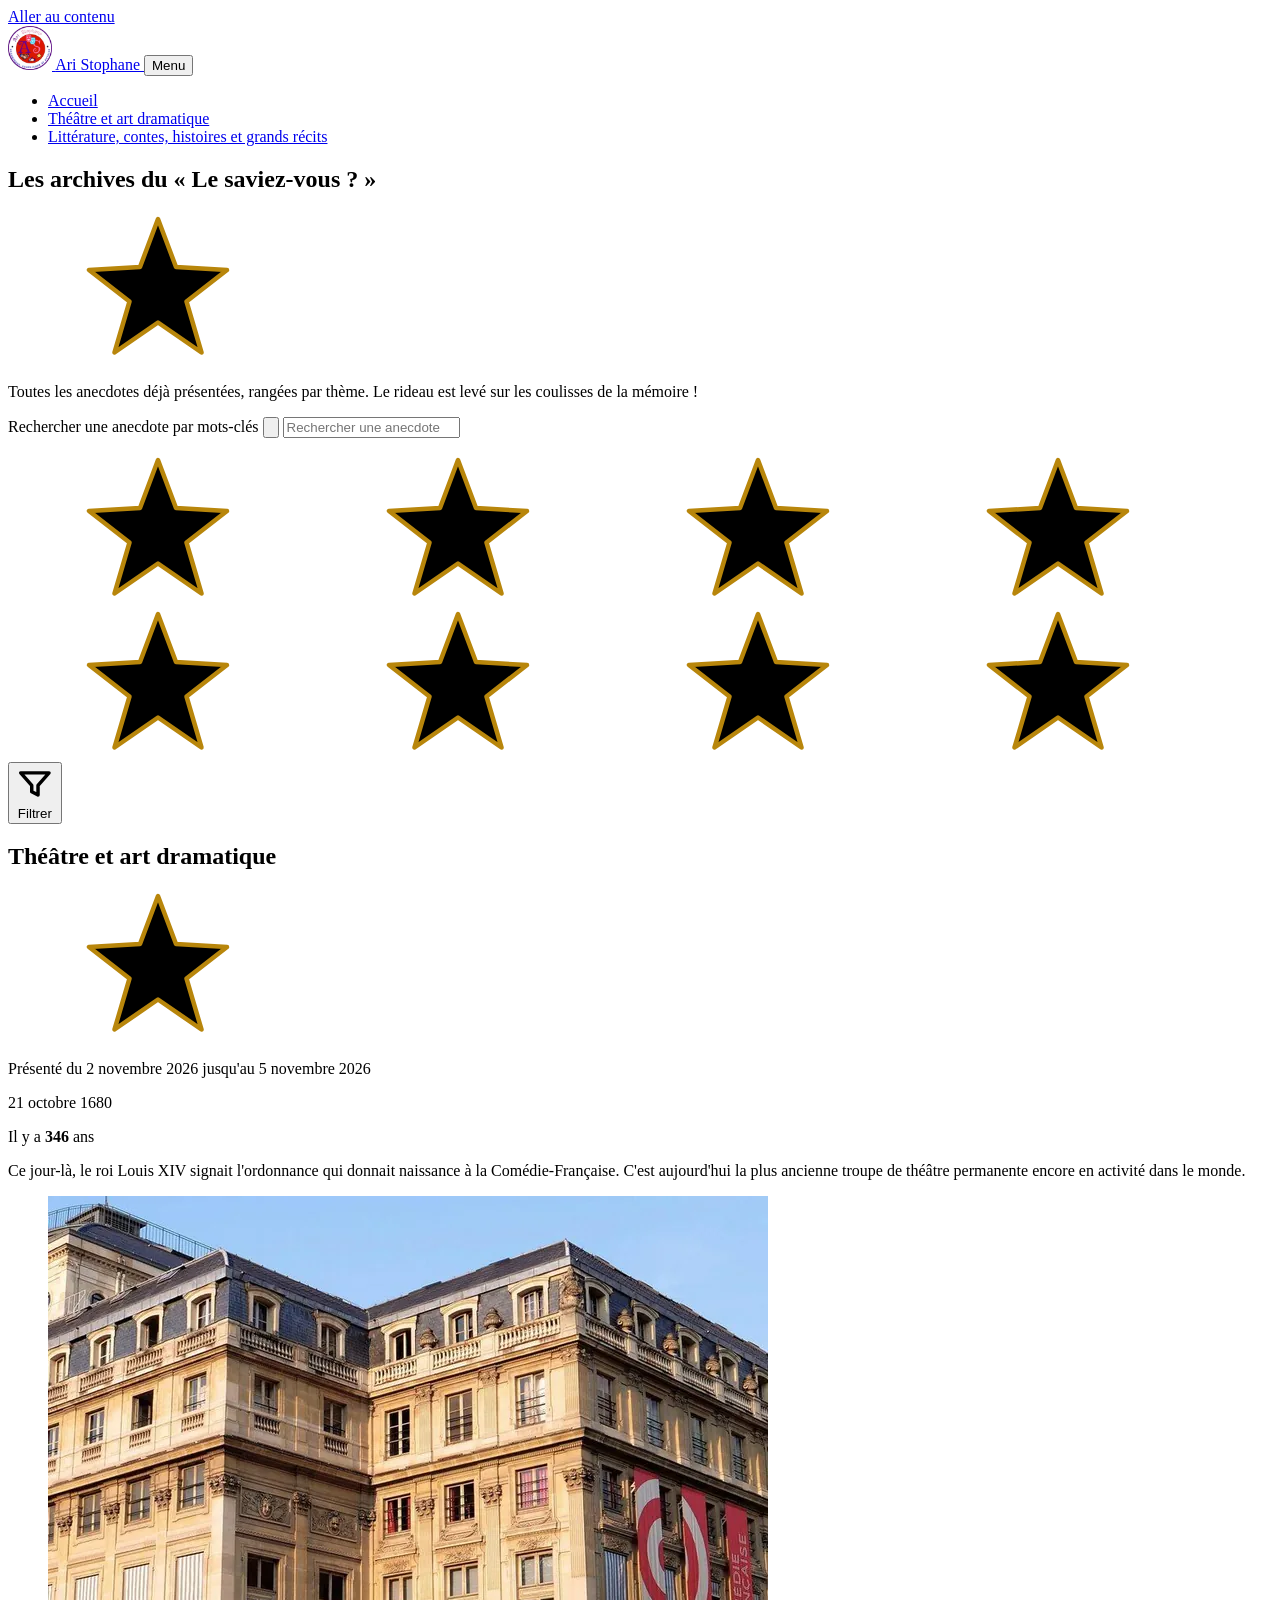
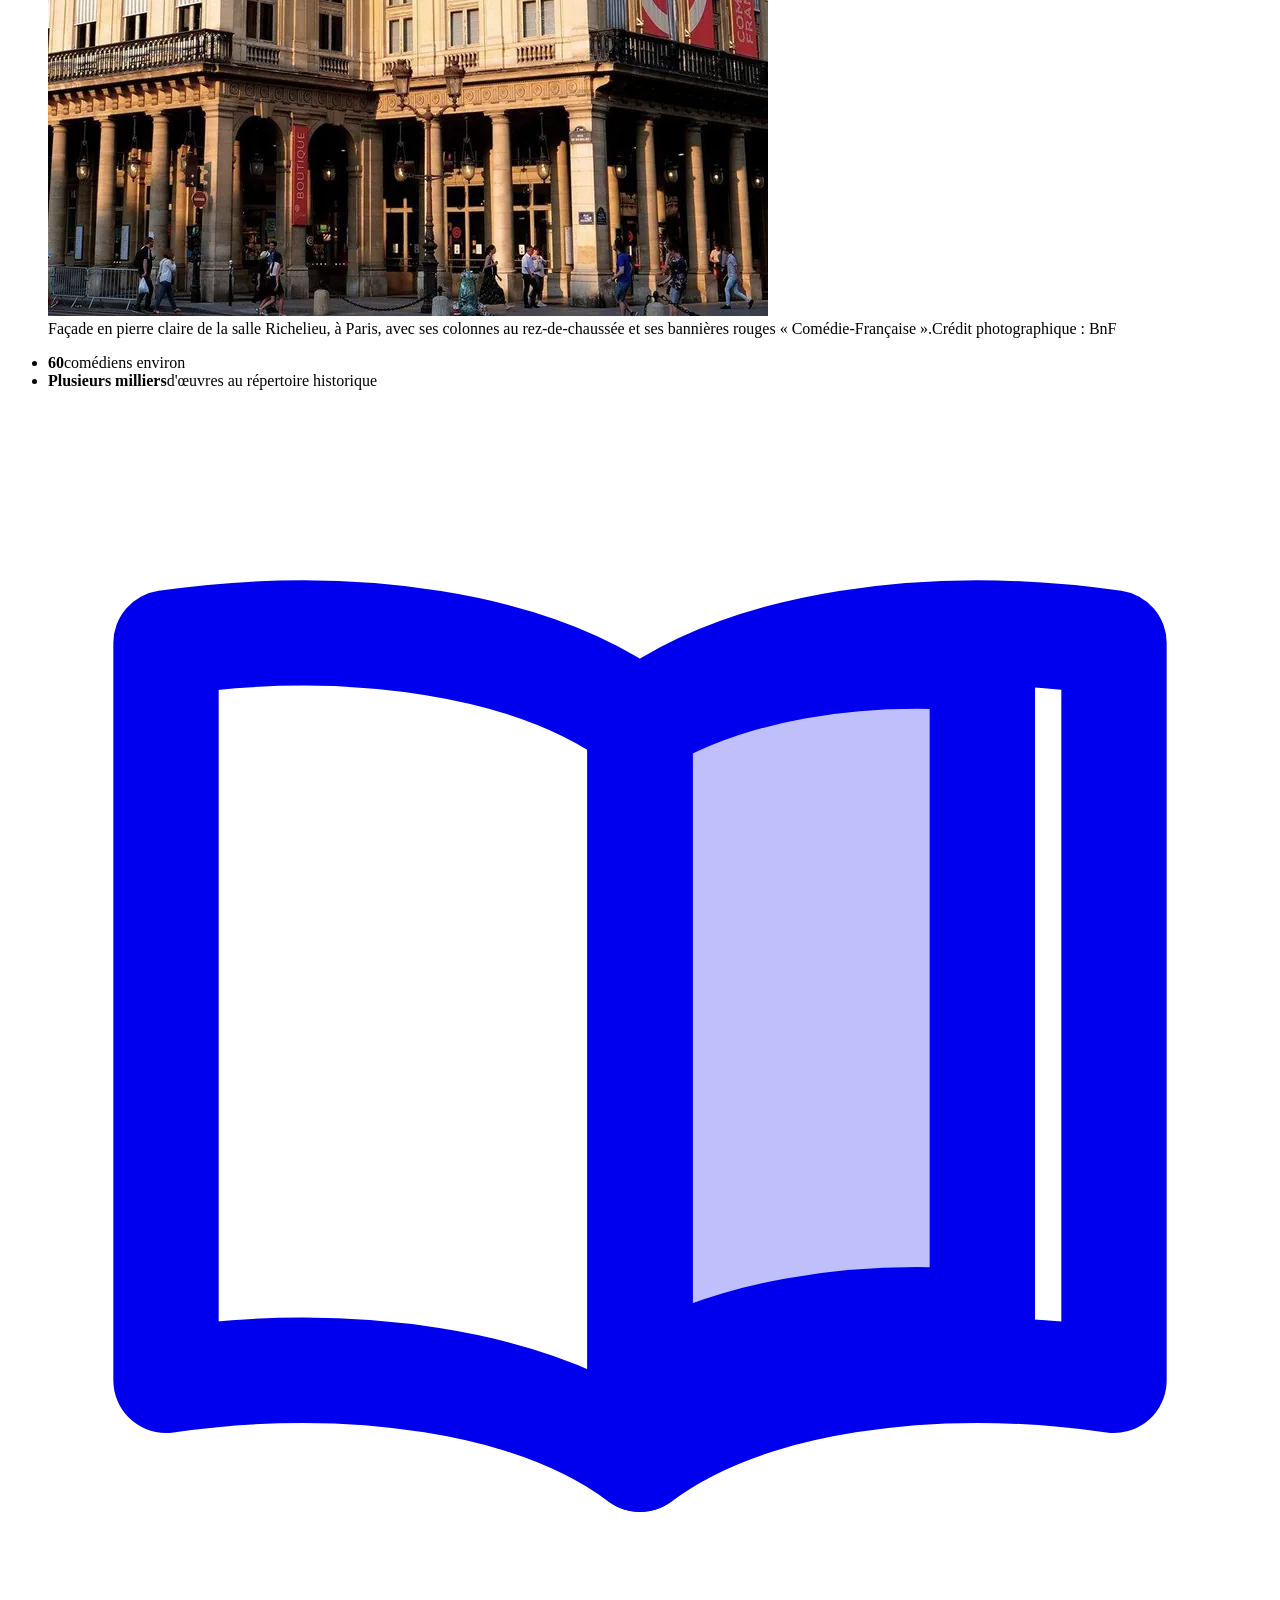
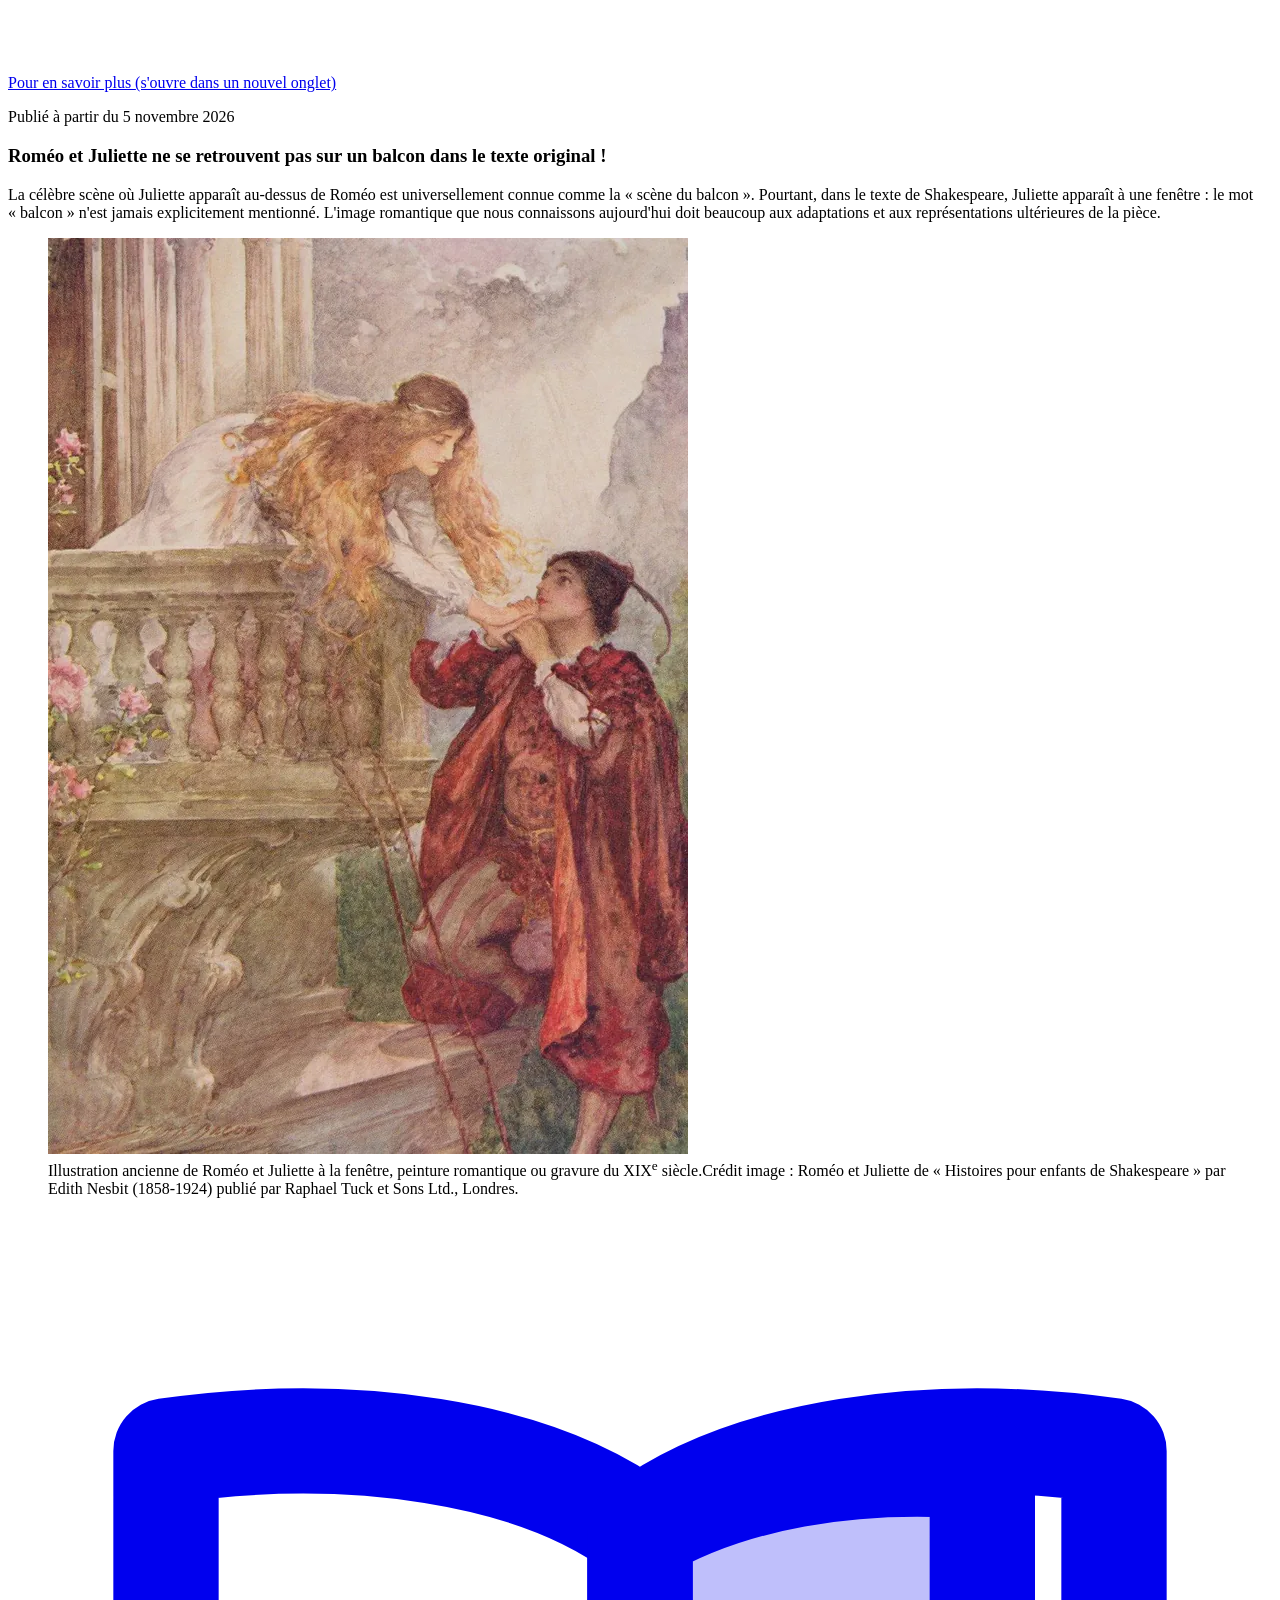
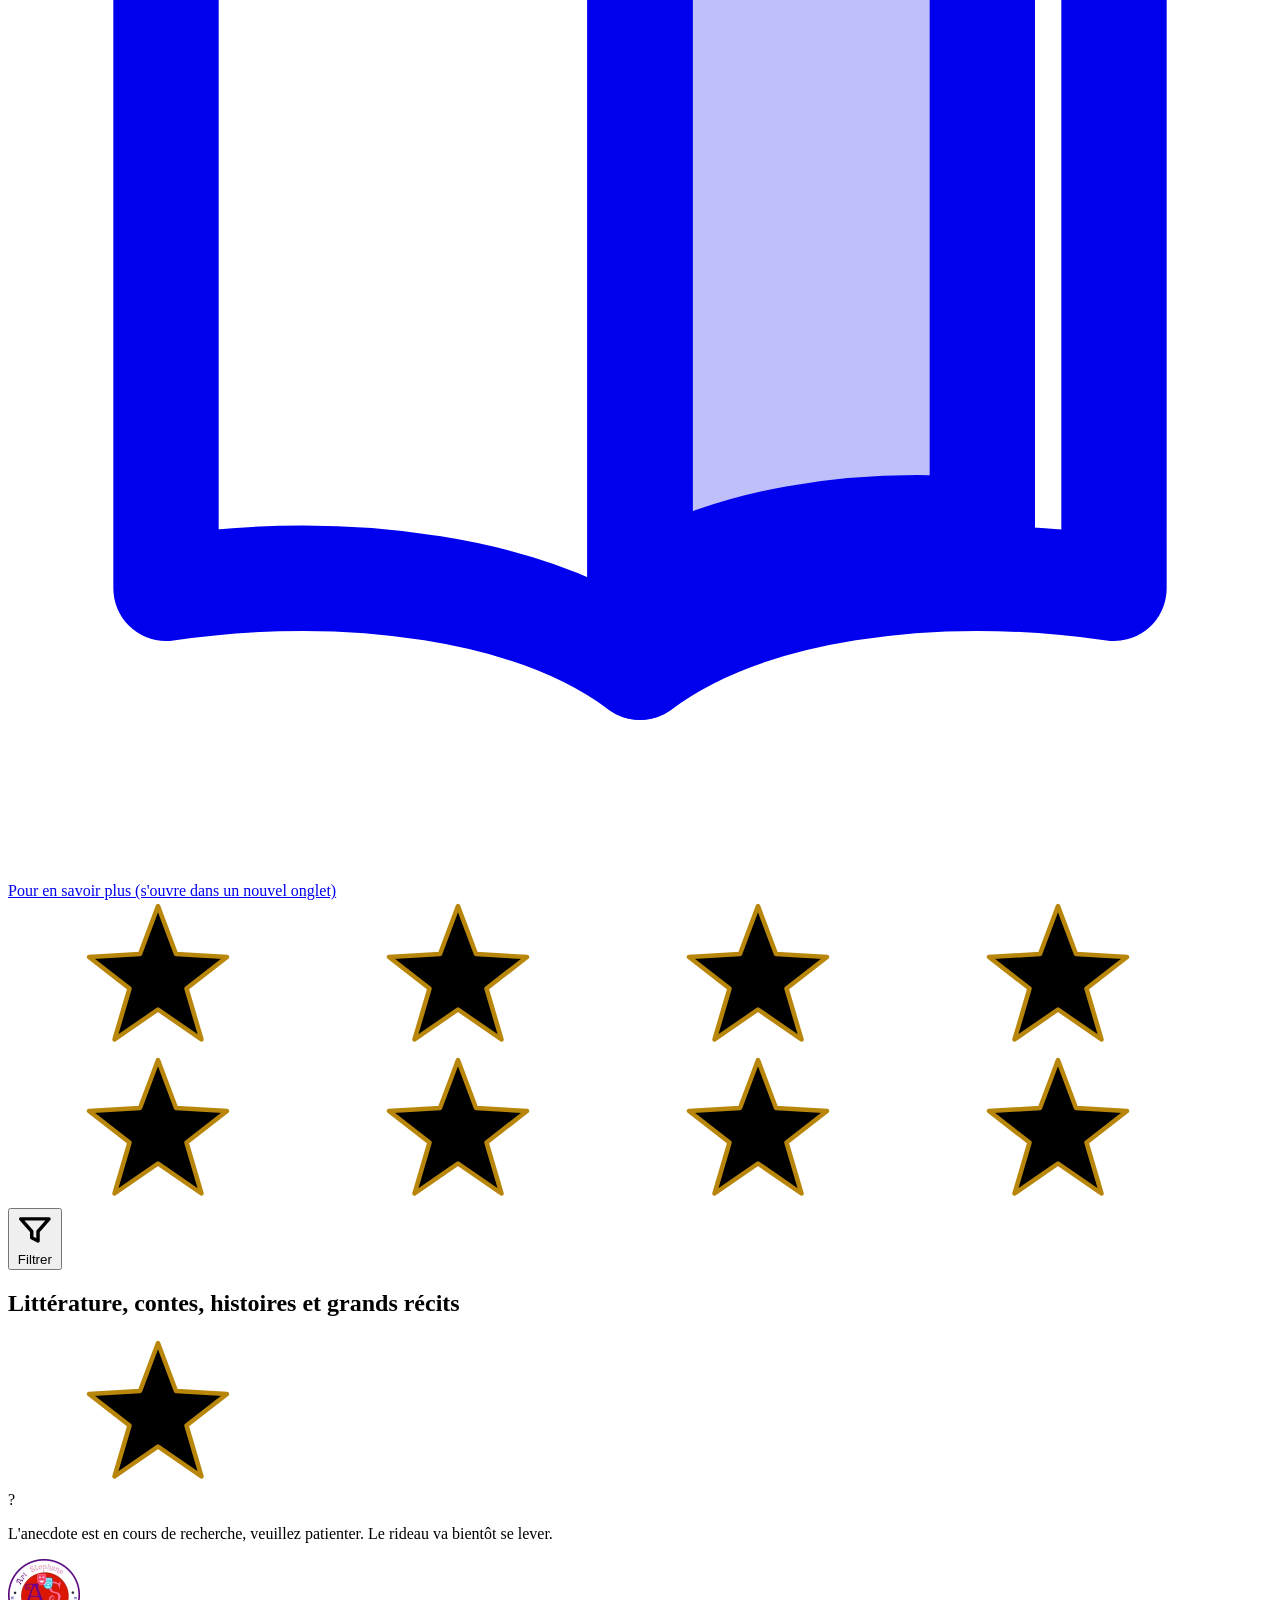
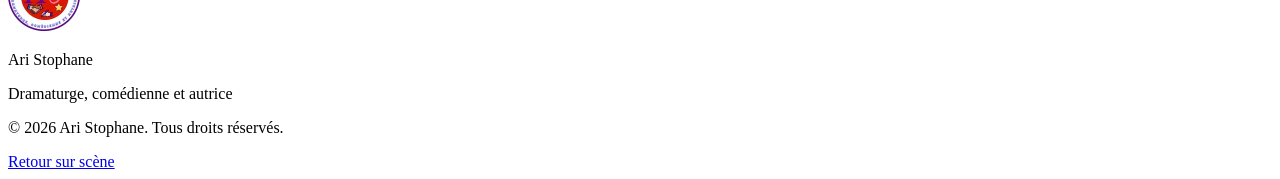
==== archive.html @ f2633699 "Add files via upload" ====
<!DOCTYPE html>
<html lang="fr">
<head>
  <meta charset="utf-8">
  <meta name="viewport" content="width=device-width, initial-scale=1">
  <title>Archives du « Le saviez-vous ? » · Ari Stophane</title>
  <meta name="description" content="Les archives du « Le saviez-vous ? » d'Ari Stophane : toutes les anecdotes déjà présentées sur le théâtre, l'art dramatique et la littérature.">
  <meta name="theme-color" content="#1a0a25">
  <link rel="icon" type="image/png" href="images/favicon.png">
  <link rel="preconnect" href="https://fonts.googleapis.com">
  <link rel="preconnect" href="https://fonts.gstatic.com" crossorigin>
  <link href="https://fonts.googleapis.com/css2?family=Lora:ital,wght@0,400;0,600;0,700;1,400&family=Rye&family=Alex+Brush&display=swap" rel="stylesheet">
  <link rel="stylesheet" href="style.css?v=18">
  <script src="script.js?v=18" defer></script>
  <script src="archive.js?v=18" defer></script>
  
</head>
<body class="page-archive">

  <!-- Icônes réutilisables : masques de théâtre, étoile, ampoule -->
  <svg width="0" height="0" style="position:absolute" aria-hidden="true" focusable="false">
    <symbol id="m-comedie" viewBox="0 0 100 120">
      <path d="M8 14 Q50 -2 92 14 Q98 62 76 92 Q62 112 50 114 Q38 112 24 92 Q2 62 8 14Z" fill="currentColor" stroke="var(--contour, #2b1236)" stroke-width="4" stroke-linejoin="round"/>
      <path d="M21 44 Q33 30 45 44" fill="none" stroke="var(--trait, #fff)" stroke-width="6" stroke-linecap="round"/>
      <path d="M55 44 Q67 30 79 44" fill="none" stroke="var(--trait, #fff)" stroke-width="6" stroke-linecap="round"/>
      <path d="M22 68 Q50 106 78 68 Q50 76 22 68Z" fill="var(--trait, #fff)" stroke="var(--contour, #2b1236)" stroke-width="2.5" stroke-linejoin="round"/>
    </symbol>
    <symbol id="m-tragedie" viewBox="0 0 100 120">
      <path d="M8 14 Q50 -2 92 14 Q98 62 76 92 Q62 112 50 114 Q38 112 24 92 Q2 62 8 14Z" fill="currentColor" stroke="var(--contour, #2b1236)" stroke-width="4" stroke-linejoin="round"/>
      <path d="M20 47 L45 36" fill="none" stroke="var(--trait, #fff)" stroke-width="6" stroke-linecap="round"/>
      <path d="M55 36 L80 47" fill="none" stroke="var(--trait, #fff)" stroke-width="6" stroke-linecap="round"/>
      <circle cx="35" cy="52" r="4.5" fill="var(--trait, #fff)"/>
      <circle cx="65" cy="52" r="4.5" fill="var(--trait, #fff)"/>
      <path d="M28 94 Q50 66 72 94" fill="none" stroke="var(--trait, #fff)" stroke-width="6" stroke-linecap="round"/>
    </symbol>
    <symbol id="etoile" viewBox="0 0 100 100">
      <path d="M50 4 L62 36 L96 38 L69 59 L79 93 L50 73 L21 93 L31 59 L4 38 L38 36Z" fill="currentColor" stroke="#b8860b" stroke-width="3" stroke-linejoin="round"/>
    </symbol>
  </svg>

  <a class="lien-evitement" href="#archive-haut">Aller au contenu</a>

  <!-- ============ NAVIGATION ============ -->
  <header class="nav" id="haut">
    <a class="marque" href="index.html" aria-label="Ari Stophane, retour à l'accueil">
      <img src="images/logo-144.webp" width="44" height="44" alt="">
      <span>Ari Stophane</span>
    </a>
    <button class="menu-bouton" type="button" aria-expanded="false" aria-controls="menu">Menu</button>
    <nav id="menu" aria-label="Navigation principale">
      <ul>
        <li style="--i:0"><a href="index.html">Accueil</a></li>
        <li style="--i:1"><a href="#theatre">Théâtre et art dramatique</a></li>
        <li style="--i:2"><a href="#litterature">Littérature, contes, histoires et grands récits</a></li>
      </ul>
    </nav>
  </header>

  <main>
    <section class="acte acte-jeux-haut" id="archive-haut" aria-labelledby="t-archive">
      <div class="acte-contenu">
        <h1 class="titre-acte" id="t-archive">Les archives du «&nbsp;Le saviez-vous&nbsp;?&nbsp;»</h1>
        <div class="filet" aria-hidden="true"><svg><use href="#etoile"/></svg></div>
        <p class="sous-titre-acte">Toutes les anecdotes déjà présentées, rangées par thème. Le rideau est levé sur les coulisses de la mémoire !</p>
        <form class="archive-recherche" role="search">
          <label class="sr-only" for="recherche">Rechercher une anecdote par mots-clés</label>
          <button class="recherche-bouton" type="submit" aria-label="Lancer la recherche"><svg class="recherche-loupe" viewBox="0 0 24 24" fill="none" stroke="currentColor" stroke-width="2.4" stroke-linecap="round" aria-hidden="true"><circle cx="10.5" cy="10.5" r="6.5"/><path d="M15.5 15.5L21 21"/></svg></button>
          <input id="recherche" type="search" placeholder="Rechercher une anecdote (ex. : Shakespeare, Louis XIV…)" autocomplete="off" enterkeyhint="search">
        </form>
        <div class="archive-retour-zone"><button class="archive-retour" id="archive-retour" type="button" hidden><svg viewBox="0 0 24 24" fill="none" stroke="currentColor" stroke-width="2.6" stroke-linecap="round" stroke-linejoin="round" aria-hidden="true"><path d="M10 5l-7 7 7 7M3 12h18"/></svg> Retour</button></div>
        <p class="archive-compte" id="archive-compte" aria-live="polite"></p>
      </div>
    </section>
    <section data-filtrable="filtre-theatre" class="acte acte-avis-neuf avis-saviez" id="theatre" aria-labelledby="t-theatre">
      <div class="avis-neuf-faisceaux" aria-hidden="true"><span></span><span></span></div>
      <div class="avis-neuf-pluie" aria-hidden="true"><svg style="--x:35%;--d:2.3s;--t:7.0s;--s:27px"><use href="#etoile"/></svg><svg style="--x:17%;--d:2.0s;--t:9.8s;--s:23px"><use href="#etoile"/></svg><svg style="--x:33%;--d:1.0s;--t:8.5s;--s:22px"><use href="#etoile"/></svg><svg style="--x:3%;--d:6.0s;--t:6.1s;--s:21px"><use href="#etoile"/></svg><svg style="--x:25%;--d:5.5s;--t:6.8s;--s:27px"><use href="#etoile"/></svg><svg style="--x:52%;--d:1.3s;--t:7.3s;--s:15px"><use href="#etoile"/></svg><svg style="--x:73%;--d:5.5s;--t:8.1s;--s:17px"><use href="#etoile"/></svg><svg style="--x:31%;--d:1.3s;--t:6.3s;--s:17px"><use href="#etoile"/></svg></div>
      <div class="acte-contenu avis-neuf-contenu saviez-scene" data-apparait>
        <button class="filtre-ouvrir" type="button" data-ouvre="filtre-theatre" aria-haspopup="dialog"><svg class="icone-bouton icone-filtre" viewBox="0 0 24 24" fill="none" stroke="currentColor" stroke-width="2.2" stroke-linecap="round" stroke-linejoin="round" aria-hidden="true"><path d="M3 5h18l-7 8v6l-4-2v-4z"/></svg> Filtrer <span class="filtre-compte" hidden></span></button>
        <h2 class="titre-acte" id="t-theatre">Théâtre et art dramatique</h2>
        <div class="filet" aria-hidden="true"><svg><use href="#etoile"/></svg></div>
        <div class="saviez-rideau" data-anecdote data-type="theatre" data-categorie="comedie-francaise" data-debut="2026-11-02" data-fin="2026-11-05" data-mots="comédie-française louis xiv ordonnance 1680 troupe permanente salle richelieu histoire fondation comédiens répertoire paris">
          <div class="saviez-pan saviez-pan-g" aria-hidden="true"></div>
          <div class="saviez-pan saviez-pan-d" aria-hidden="true"></div>
          <article class="saviez-carte">
            <p class="saviez-mention">Présenté du 2 novembre 2026 jusqu'au 5 novembre 2026</p>
            <p class="saviez-date">21 octobre 1680</p>
            <p class="saviez-compteur">Il y a <strong data-annees-depuis="1680-10-21">346</strong> ans</p>
            <p>Ce jour-là, le roi Louis XIV signait l'ordonnance qui donnait naissance à la Comédie-Française. C'est aujourd'hui la plus ancienne troupe de théâtre permanente encore en activité dans le monde.</p>
            <figure class="saviez-photo">
              <div class="saviez-photo-cadre"><img loading="lazy" decoding="async" src="images/salle-richelieu.webp" width="720" height="720" alt="Façade en pierre claire de la salle Richelieu, à Paris, avec ses colonnes au rez-de-chaussée et ses bannières rouges «&nbsp;Comédie-Française&nbsp;»."></div>
              <figcaption><span class="saviez-legende">Façade en pierre claire de la salle Richelieu, à Paris, avec ses colonnes au rez-de-chaussée et ses bannières rouges «&nbsp;Comédie-Française&nbsp;».</span><span class="saviez-credit">Crédit photographique&nbsp;: BnF</span></figcaption>
            </figure>
            <ul class="saviez-chiffres">
              <li><strong data-compte="60">60</strong><span>comédiens environ</span></li>
              <li><strong>Plusieurs milliers</strong><span>d'œuvres au répertoire historique</span></li>
            </ul>
          
            <div class="saviez-pied"><a class="bouton bouton-encre" href="https://www.comedie-francaise.fr/histoire-de-la-comedie-francaise/" target="_blank" rel="noopener noreferrer"><svg class="icone-bouton icone-livre" viewBox="0 0 24 24" fill="none" stroke="currentColor" stroke-width="2" stroke-linecap="round" stroke-linejoin="round" aria-hidden="true"><path d="M12 6C10 4.5 6.5 4 3 4.5v14c3.5-.5 7 0 9 1.5 2-1.5 5.5-2 9-1.5v-14C17.5 4 14 4.5 12 6z"/><path d="M12 6v14"/><path class="feuille" d="M12 6c1.7-1 4-1.4 6.5-1.2v12.6c-2.5-.2-4.8.2-6.5 1.2z" fill="currentColor" fill-opacity=".25"/></svg> Pour en savoir plus <span class="sr-only">(s'ouvre dans un nouvel onglet)</span></a></div>
          </article>
        </div>
        <div class="saviez-rideau" data-anecdote data-type="art-dramatique" data-categorie="shakespeare" data-debut="2026-11-05" data-fin="" data-mots="shakespeare roméo juliette balcon fenêtre scène du balcon tragédie amour vérone adaptations edith nesbit">
          <div class="saviez-pan saviez-pan-g" aria-hidden="true"></div>
          <div class="saviez-pan saviez-pan-d" aria-hidden="true"></div>
          <article class="saviez-carte">
            <p class="saviez-mention">Publié à partir du 5 novembre 2026</p>
            <h3 class="saviez-sujet">Roméo et Juliette ne se retrouvent pas sur un balcon dans le texte original&nbsp;!</h3>
            <p>La célèbre scène où Juliette apparaît au-dessus de Roméo est universellement connue comme la «&nbsp;scène du balcon&nbsp;». Pourtant, dans le texte de Shakespeare, Juliette apparaît à une fenêtre : le mot «&nbsp;balcon&nbsp;» n'est jamais explicitement mentionné. L'image romantique que nous connaissons aujourd'hui doit beaucoup aux adaptations et aux représentations ultérieures de la pièce.</p>
            <figure class="saviez-photo saviez-photo-portrait">
              <div class="saviez-photo-cadre"><img loading="lazy" decoding="async" src="images/romeo-juliette.webp" width="640" height="916" alt="Illustration ancienne : Juliette, penchée à une balustrade de pierre, aux longs cheveux dorés, tend la main à Roméo agenouillé en contrebas, vêtu de rouge"></div>
              <figcaption><span class="saviez-legende">Illustration ancienne de Roméo et Juliette à la fenêtre, peinture romantique ou gravure du XIX<sup>e</sup> siècle.</span><span class="saviez-credit">Crédit image&nbsp;: Roméo et Juliette de «&nbsp;Histoires pour enfants de Shakespeare&nbsp;» par Edith Nesbit (1858-1924) publié par Raphael Tuck et Sons Ltd., Londres.</span></figcaption>
            </figure>
            <div class="saviez-pied"><a class="bouton bouton-encre" href="https://www.folger.edu/blogs/shakespeare-and-beyond/quiz-order-it-juliet-whats-in-a-name-speech/" target="_blank" rel="noopener noreferrer"><svg class="icone-bouton icone-livre" viewBox="0 0 24 24" fill="none" stroke="currentColor" stroke-width="2" stroke-linecap="round" stroke-linejoin="round" aria-hidden="true"><path d="M12 6C10 4.5 6.5 4 3 4.5v14c3.5-.5 7 0 9 1.5 2-1.5 5.5-2 9-1.5v-14C17.5 4 14 4.5 12 6z"/><path d="M12 6v14"/><path class="feuille" d="M12 6c1.7-1 4-1.4 6.5-1.2v12.6c-2.5-.2-4.8.2-6.5 1.2z" fill="currentColor" fill-opacity=".25"/></svg> Pour en savoir plus <span class="sr-only">(s'ouvre dans un nouvel onglet)</span></a></div>
          </article>
        </div>
        <p class="archive-vide" hidden role="status"></p>
      </div>
    </section>

    <section data-filtrable="filtre-litterature" class="acte acte-avis-neuf avis-saviez" id="litterature" aria-labelledby="t-litterature">
      <div class="avis-neuf-faisceaux" aria-hidden="true"><span></span><span></span></div>
      <div class="avis-neuf-pluie" aria-hidden="true"><svg style="--x:92%;--d:3.9s;--t:7.8s;--s:25px"><use href="#etoile"/></svg><svg style="--x:71%;--d:0.5s;--t:9.4s;--s:25px"><use href="#etoile"/></svg><svg style="--x:30%;--d:5.2s;--t:9.4s;--s:15px"><use href="#etoile"/></svg><svg style="--x:76%;--d:3.2s;--t:6.3s;--s:26px"><use href="#etoile"/></svg><svg style="--x:71%;--d:6.8s;--t:7.1s;--s:24px"><use href="#etoile"/></svg><svg style="--x:73%;--d:6.8s;--t:7.4s;--s:22px"><use href="#etoile"/></svg><svg style="--x:10%;--d:5.8s;--t:9.1s;--s:20px"><use href="#etoile"/></svg><svg style="--x:77%;--d:6.6s;--t:8.1s;--s:17px"><use href="#etoile"/></svg></div>
      <div class="acte-contenu avis-neuf-contenu saviez-scene" data-apparait>
        <button class="filtre-ouvrir" type="button" data-ouvre="filtre-litterature" aria-haspopup="dialog"><svg class="icone-bouton icone-filtre" viewBox="0 0 24 24" fill="none" stroke="currentColor" stroke-width="2.2" stroke-linecap="round" stroke-linejoin="round" aria-hidden="true"><path d="M3 5h18l-7 8v6l-4-2v-4z"/></svg> Filtrer <span class="filtre-compte" hidden></span></button>
        <h2 class="titre-acte" id="t-litterature">Littérature, contes, histoires et grands récits</h2>
        <div class="filet" aria-hidden="true"><svg><use href="#etoile"/></svg></div>
        <div class="saviez-rideau" data-attente>
          <div class="saviez-pan saviez-pan-g" aria-hidden="true"></div>
          <div class="saviez-pan saviez-pan-d" aria-hidden="true"></div>
          <article class="saviez-carte attente-carte">
            <span class="saviez-ampoule" aria-hidden="true">?</span>
            <p class="attente-texte">L'anecdote est en cours de recherche, veuillez patienter. Le rideau va bientôt se lever.</p>
            <p class="attente-points" aria-hidden="true"><span></span><span></span><span></span></p>
          </article>
        </div>
        <p class="archive-vide" hidden role="status"></p>
      </div>
    </section>

  </main>

  <dialog class="filtre-dialog" id="filtre-theatre" aria-labelledby="t-filtre-theatre">
    <div class="lecteur-tete">
      <div><p class="lecteur-meta">Filtrer les anecdotes</p><h3 id="t-filtre-theatre" class="lecteur-titre">Théâtre et art dramatique</h3></div>
      <button class="lecteur-fermer" type="button" data-fermer aria-label="Fermer les filtres"><svg viewBox="0 0 24 24" aria-hidden="true"><path d="M5 5 L19 19 M19 5 L5 19" stroke="currentColor" stroke-width="3" stroke-linecap="round"/></svg></button>
    </div>
    <div class="lecteur-corps filtre-corps">
      <fieldset class="filtre-groupe"><legend>Type</legend><div class="filtre-puces"><label class="filtre-puce"><input type="checkbox" name="type" value="theatre"><span>Théâtre</span></label><label class="filtre-puce"><input type="checkbox" name="type" value="art-dramatique"><span>Art dramatique</span></label></div></fieldset>
      <fieldset class="filtre-groupe"><legend>Date de publication</legend>
        <div class="filtre-dates">
          <label>Date de début<input type="date" name="debut"></label>
          <label>Date de fin<input type="date" name="fin"></label>
        </div>
        <p class="filtre-aide">Renseignez la date de début, la date de fin, ou les deux : les anecdotes publiées pendant cette période s'affichent.</p>
      </fieldset>
      <fieldset class="filtre-groupe"><legend>Catégorie</legend><div class="filtre-puces"><label class="filtre-puce"><input type="checkbox" name="cat" value="comedie-francaise"><span>Comédie-Française</span></label><label class="filtre-puce"><input type="checkbox" name="cat" value="shakespeare"><span>Shakespeare</span></label></div></fieldset>
      <fieldset class="filtre-groupe"><legend>Afficher les anecdotes qui correspondent à</legend>
        <div class="filtre-puces">
          <label class="filtre-puce"><input type="radio" name="mode-theatre" value="un" checked><span>Au moins un de mes choix</span></label>
          <label class="filtre-puce"><input type="radio" name="mode-theatre" value="tous"><span>Tous mes choix</span></label>
        </div>
        <p class="filtre-aide">Vous n'avez pas besoin de tout remplir : une seule catégorie suffit.</p>
      </fieldset>
    </div>
    <div class="filtre-pied">
      <button class="bouton bouton-contour-encre" type="button" data-reinit>Réinitialiser</button>
      <button class="bouton bouton-encre" type="button" data-fermer>Voir les anecdotes</button>
    </div>
  </dialog>

  <dialog class="filtre-dialog" id="filtre-litterature" aria-labelledby="t-filtre-litterature">
    <div class="lecteur-tete">
      <div><p class="lecteur-meta">Filtrer les anecdotes</p><h3 id="t-filtre-litterature" class="lecteur-titre">Littérature, contes, histoires et grands récits</h3></div>
      <button class="lecteur-fermer" type="button" data-fermer aria-label="Fermer les filtres"><svg viewBox="0 0 24 24" aria-hidden="true"><path d="M5 5 L19 19 M19 5 L5 19" stroke="currentColor" stroke-width="3" stroke-linecap="round"/></svg></button>
    </div>
    <div class="lecteur-corps filtre-corps">
      <fieldset class="filtre-groupe"><legend>Genre</legend><div class="filtre-puces"><label class="filtre-puce"><input type="checkbox" name="type" value="litterature"><span>Littérature</span></label><label class="filtre-puce"><input type="checkbox" name="type" value="contes"><span>Contes</span></label><label class="filtre-puce"><input type="checkbox" name="type" value="histoires"><span>Histoires</span></label><label class="filtre-puce"><input type="checkbox" name="type" value="grands-recits"><span>Grands récits</span></label></div></fieldset>
      <fieldset class="filtre-groupe"><legend>Date de publication</legend>
        <div class="filtre-dates">
          <label>Date de début<input type="date" name="debut"></label>
          <label>Date de fin<input type="date" name="fin"></label>
        </div>
        <p class="filtre-aide">Renseignez la date de début, la date de fin, ou les deux : les anecdotes publiées pendant cette période s'affichent.</p>
      </fieldset>
      <fieldset class="filtre-groupe"><legend>Catégorie</legend><p class="filtre-attente">En attente d'anecdotes.</p></fieldset>
      <fieldset class="filtre-groupe"><legend>Afficher les anecdotes qui correspondent à</legend>
        <div class="filtre-puces">
          <label class="filtre-puce"><input type="radio" name="mode-litterature" value="un" checked><span>Au moins un de mes choix</span></label>
          <label class="filtre-puce"><input type="radio" name="mode-litterature" value="tous"><span>Tous mes choix</span></label>
        </div>
        <p class="filtre-aide">Vous n'avez pas besoin de tout remplir : une seule catégorie suffit.</p>
      </fieldset>
    </div>
    <div class="filtre-pied">
      <button class="bouton bouton-contour-encre" type="button" data-reinit>Réinitialiser</button>
      <button class="bouton bouton-encre" type="button" data-fermer>Voir les anecdotes</button>
    </div>
  </dialog>

  <footer class="pied">
    <img loading="lazy" decoding="async" src="images/logo-144.webp" width="72" height="72" alt="">
    <p class="pied-nom">Ari Stophane</p>
    <p>Dramaturge, comédienne et autrice</p>
    <p class="pied-fin">© <span id="annee">2026</span> Ari Stophane. Tous droits réservés.</p>
    <a class="pied-haut" href="#haut">Retour sur scène</a>
  </footer>

</body>
</html>
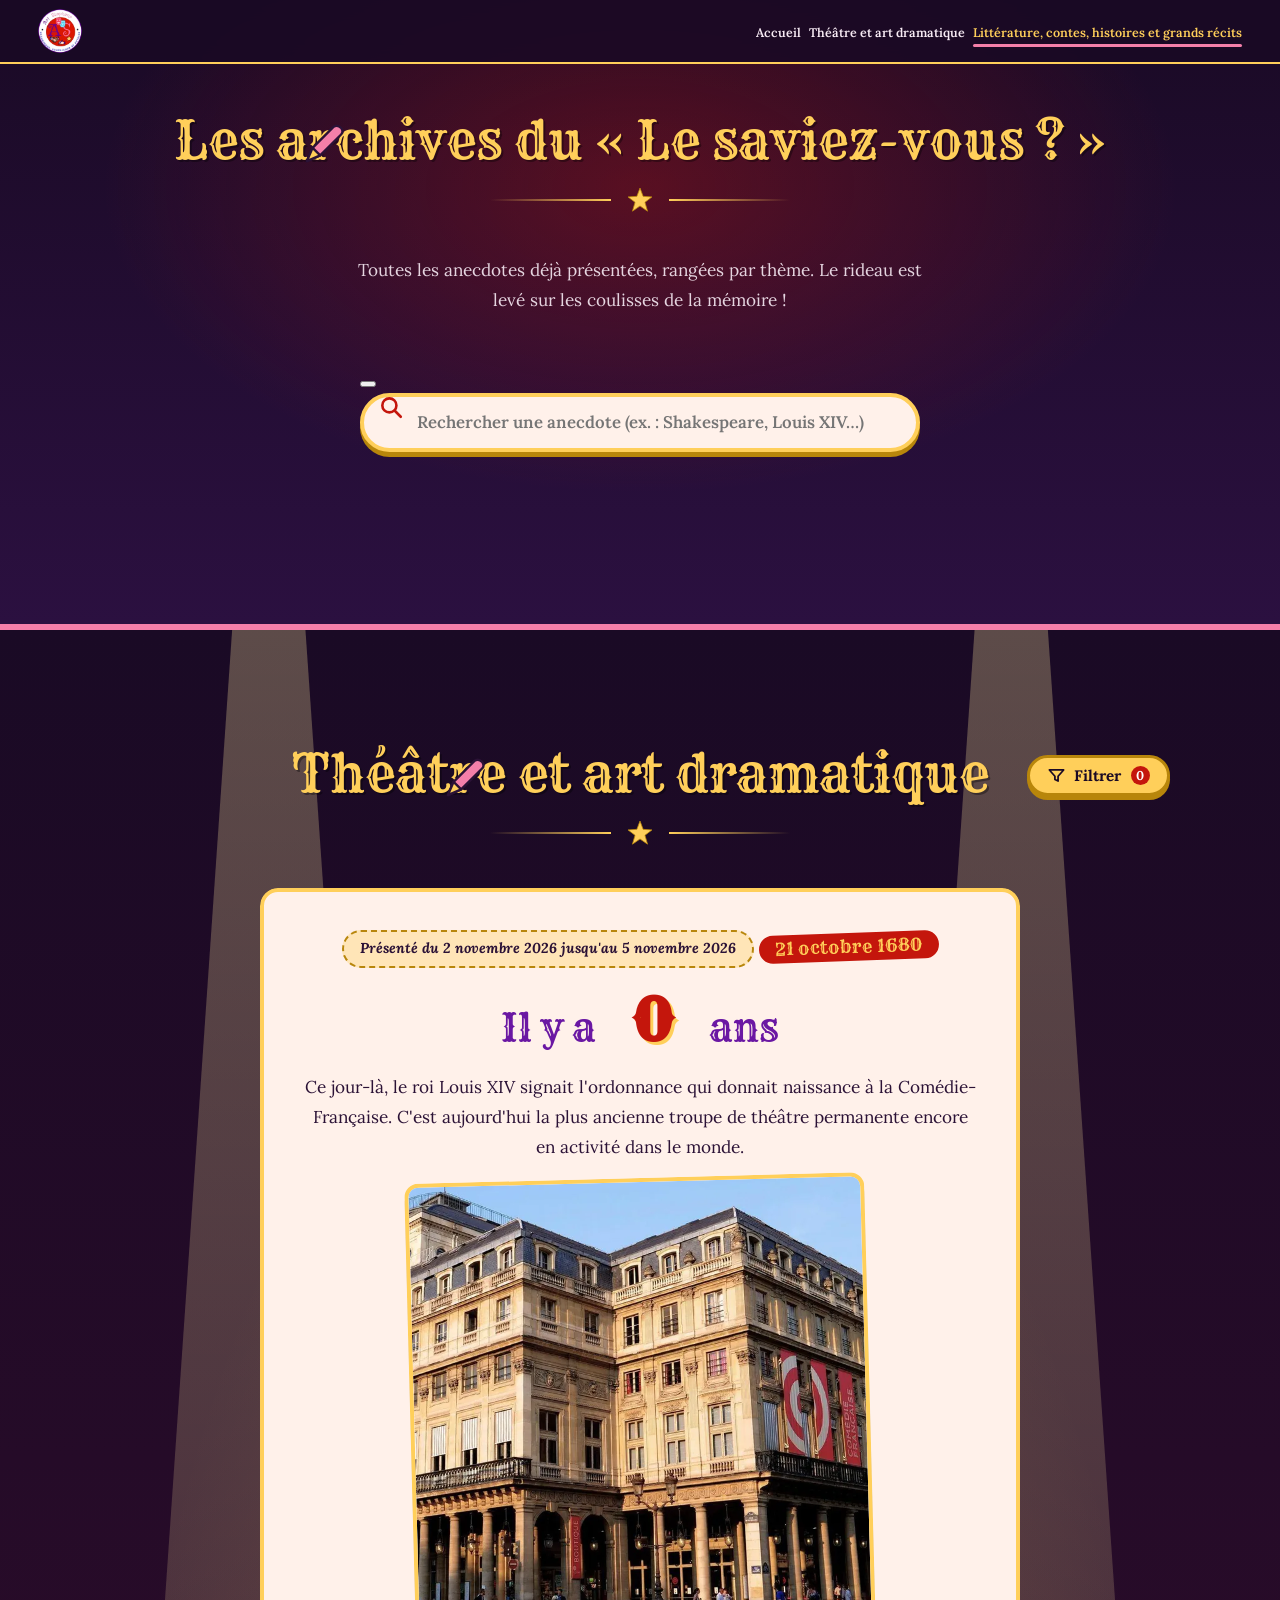
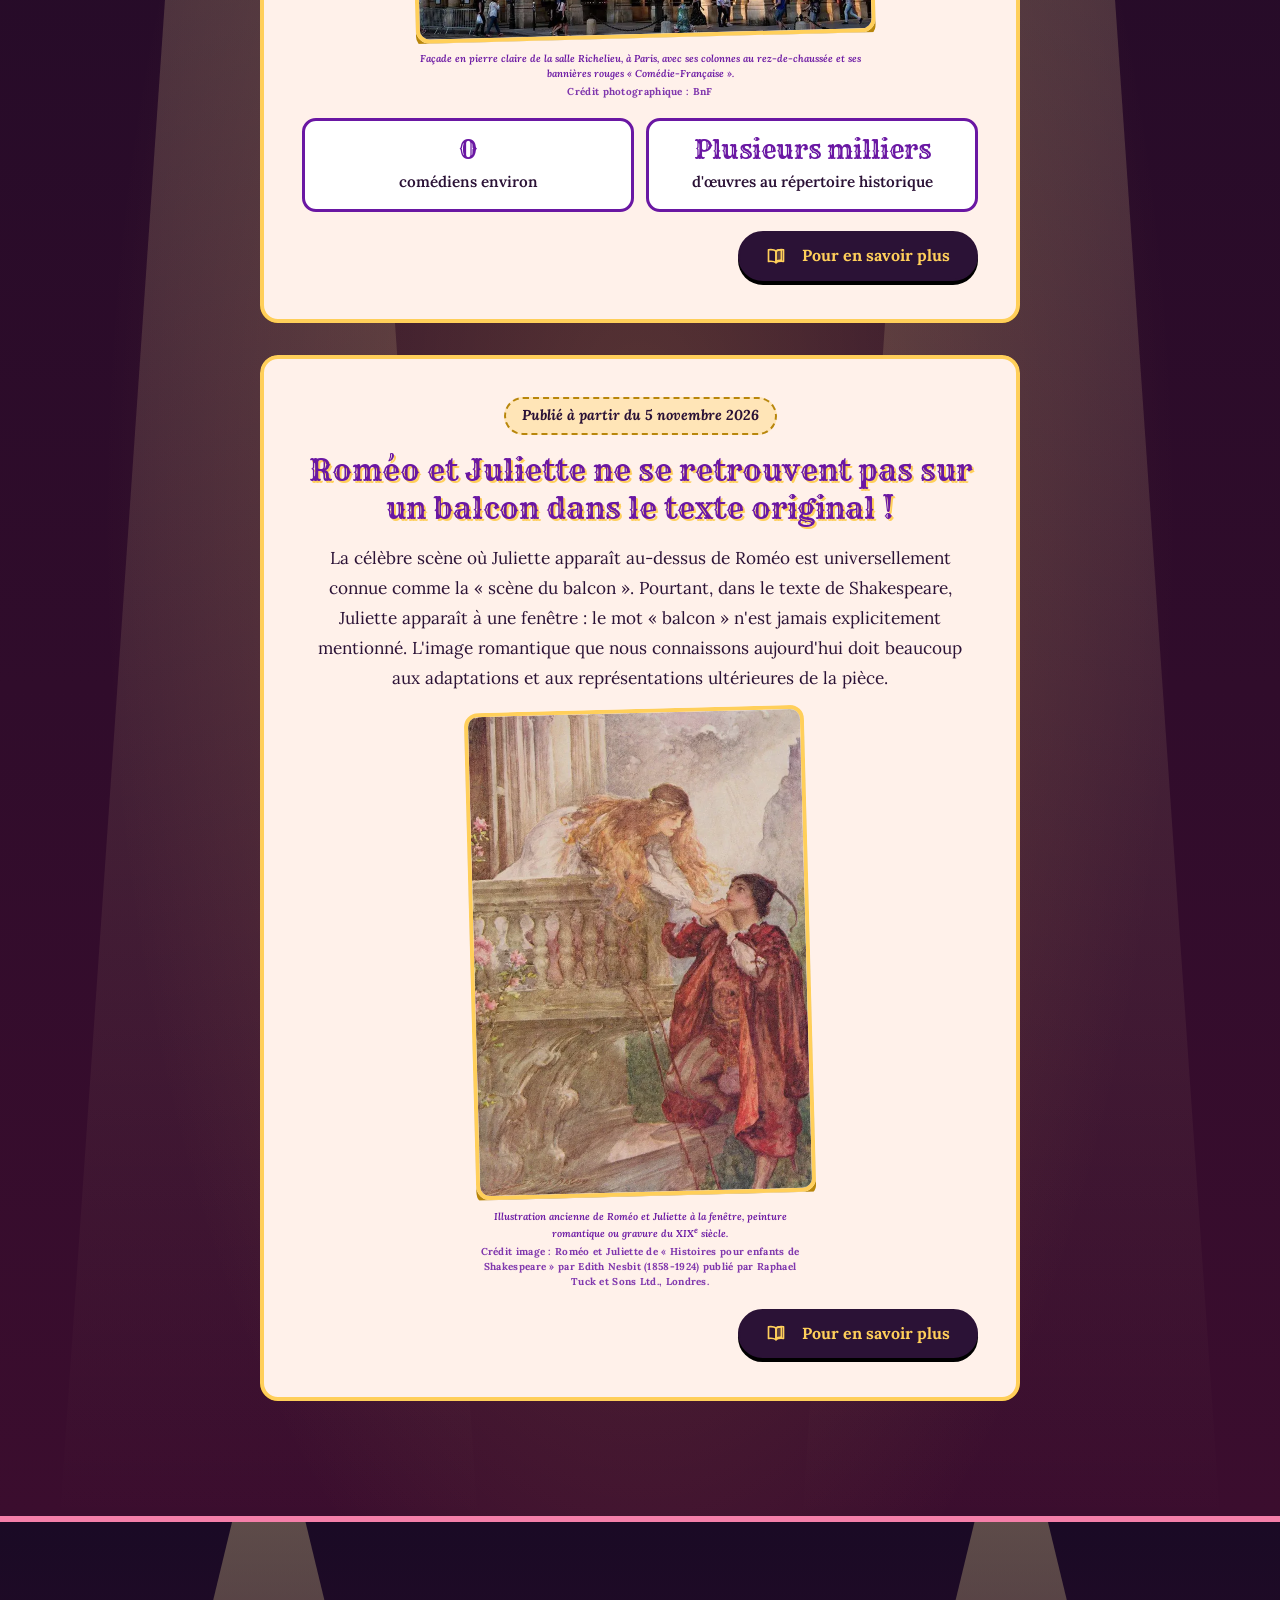
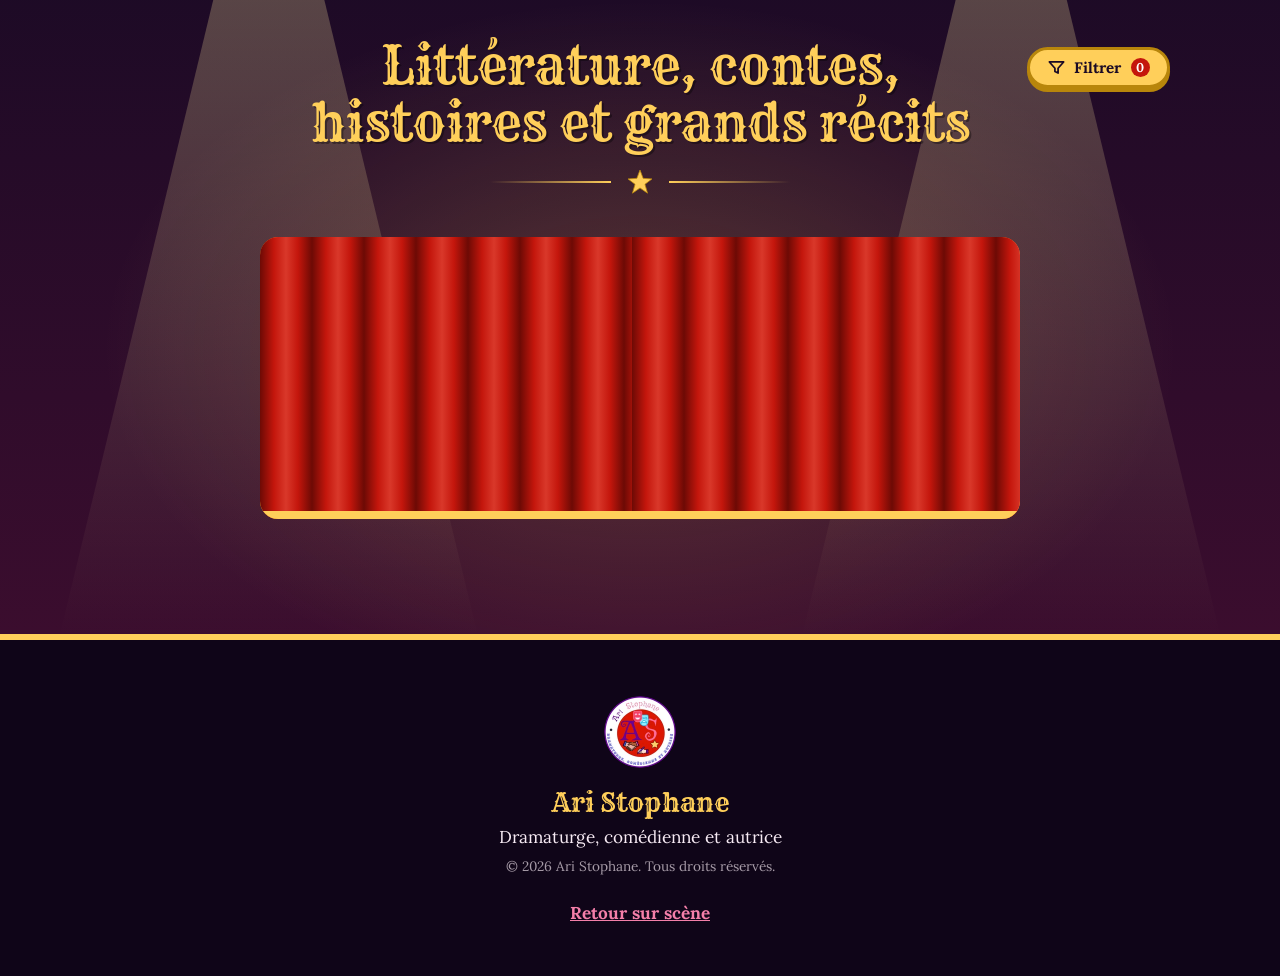
==== commit a33708b1: "Update archive.html" ====
--- a/archive.html
+++ b/archive.html
@@ -10,9 +10,9 @@
   <link rel="preconnect" href="https://fonts.googleapis.com">
   <link rel="preconnect" href="https://fonts.gstatic.com" crossorigin>
   <link href="https://fonts.googleapis.com/css2?family=Lora:ital,wght@0,400;0,600;0,700;1,400&family=Rye&family=Alex+Brush&display=swap" rel="stylesheet">
-  <link rel="stylesheet" href="style.css?v=18">
-  <script src="script.js?v=18" defer></script>
-  <script src="archive.js?v=18" defer></script>
+  <link rel="stylesheet" href="CSS/style.css?v=18">
+  <script src="JS/script.js?v=18" defer></script>
+  <script src="JS/archive.js?v=18" defer></script>
   
 </head>
 <body class="page-archive">
--- a/CSS/style.css
+++ b/CSS/style.css
@@ -0,0 +1,1687 @@
+/* =====================================================
+   Ari Stophane : feuille de style
+   Palette tirée du logo : velours rouge, violet, rose, bleu, or
+   ===================================================== */
+
+:root {
+  --nuit: #1a0a25;
+  --nuit-2: #2b1040;
+  --velours: #c4160c;
+  --velours-fonce: #6d0a05;
+  --violet: #6a17a3;
+  --rose: #f47fa9;
+  --bleu: #8fe3ff;
+  --or: #ffcf5a;
+  --or-fonce: #b8860b;
+  --papier: #fff1ea;
+  --encre: #2b1236;
+  --texte-clair: #f7ebf4;
+
+  --titre: 'Rye', 'Georgia', serif;
+  --texte: 'Lora', 'Georgia', serif;
+  --calligraphie: 'Alex Brush', 'Lora', cursive;
+  --hauteur-nav: 64px;
+}
+
+*, *::before, *::after { box-sizing: border-box; }
+
+html { scroll-behavior: smooth; scroll-padding-top: calc(var(--hauteur-nav) + 8px); }
+html.lecture { overflow: hidden; }
+
+body {
+  margin: 0;
+  background: var(--nuit);
+  color: var(--texte-clair);
+  font-family: var(--texte);
+  font-size: 1.075rem;
+  line-height: 1.75;
+  -webkit-font-smoothing: antialiased;
+}
+
+img { max-width: 100%; height: auto; }
+h1, h2, h3 { font-weight: 400; margin: 0; }
+p { margin: 0 0 1.1em; }
+ul, ol { margin: 0; padding: 0; list-style: none; }
+
+:focus-visible { outline: 3px solid var(--bleu); outline-offset: 3px; border-radius: 4px; }
+
+.sr-only {
+  position: absolute; width: 1px; height: 1px; margin: -1px; padding: 0;
+  overflow: hidden; clip: rect(0 0 0 0); white-space: nowrap; border: 0;
+}
+
+.lien-evitement {
+  position: fixed; left: 1rem; top: -4rem; z-index: 500;
+  background: var(--or); color: var(--nuit); padding: .6rem 1rem; border-radius: 6px;
+  font-weight: 700; text-decoration: none; transition: top .2s;
+}
+.lien-evitement:focus { top: 1rem; }
+
+/* ---------- Boutons ---------- */
+.bouton {
+  display: inline-flex; align-items: center; justify-content: center; gap: .6rem;
+  padding: .8rem 1.6rem;
+  font: 700 1rem/1.2 var(--texte);
+  color: var(--nuit); background: var(--or);
+  border: 2px solid var(--or); border-radius: 999px;
+  box-shadow: 0 4px 0 var(--or-fonce);
+  text-decoration: none; cursor: pointer;
+  transition: transform .15s, box-shadow .15s, background .2s, color .2s;
+}
+.bouton:hover { transform: translateY(-2px); box-shadow: 0 6px 0 var(--or-fonce); }
+.bouton:active { transform: translateY(3px); box-shadow: 0 1px 0 var(--or-fonce); }
+.bouton-contour { background: transparent; color: var(--or); box-shadow: none; }
+.bouton-contour:hover { background: var(--or); color: var(--nuit); box-shadow: none; }
+.bouton-encre { background: var(--encre); border-color: var(--encre); color: var(--or); box-shadow: 0 4px 0 #000; }
+.bouton-encre:hover { box-shadow: 0 6px 0 #000; }
+
+/* ---------- Navigation ---------- */
+.nav {
+  position: fixed; inset: 0 0 auto 0; z-index: 100;
+  height: var(--hauteur-nav);
+  display: flex; align-items: center; justify-content: space-between;
+  padding: 0 clamp(1rem, 3vw, 2.5rem);
+  background: rgba(26, 10, 37, .88);
+  -webkit-backdrop-filter: blur(10px); backdrop-filter: blur(10px);
+  border-bottom: 2px solid var(--or);
+}
+.marque { display: flex; align-items: center; gap: .7rem; color: var(--or); text-decoration: none; font: 400 1.25rem var(--titre); }
+.marque img { border-radius: 50%; transition: transform .6s cubic-bezier(.3, 1.6, .5, 1); }
+.marque:hover img { transform: rotate(360deg) scale(1.08); }
+
+.nav ul { display: flex; gap: clamp(.8rem, 2vw, 1.8rem); }
+.nav a { color: var(--texte-clair); text-decoration: none; font-weight: 600; font-size: .98rem; position: relative; padding: .3rem 0; }
+.nav ul a::after {
+  content: ""; position: absolute; left: 0; right: 0; bottom: -2px; height: 3px; border-radius: 3px;
+  background: var(--rose); transform: scaleX(0); transform-origin: left; transition: transform .3s;
+}
+.nav ul a:hover::after, .nav ul a.actif::after { transform: scaleX(1); }
+.nav ul a.actif { color: var(--or); }
+
+.menu-bouton {
+  display: none; font: 700 .95rem var(--texte); color: var(--or);
+  background: transparent; border: 2px solid var(--or); border-radius: 999px; padding: .4rem 1rem; cursor: pointer;
+}
+
+/* =====================================================
+   SCÈNE D'ACCUEIL
+   ===================================================== */
+.scene {
+  position: relative; isolation: isolate; overflow: hidden;
+  min-height: 100vh; min-height: 100svh;
+  display: grid; place-items: center;
+  padding: calc(var(--hauteur-nav) + 96px) 1.25rem clamp(150px, 22vh, 210px);
+  background: var(--nuit);
+  --mx: 50%; --my: 42%;
+}
+
+/* Projecteur : cône lumineux qui suit la souris (voir script.js) */
+.projecteur {
+  position: absolute; inset: 0; z-index: 1; pointer-events: none;
+  background:
+    radial-gradient(circle 340px at var(--mx) var(--my), rgba(255, 233, 180, .30), rgba(255, 233, 180, .10) 55%, transparent 100%),
+    radial-gradient(circle 620px at var(--mx) var(--my), transparent 0, rgba(10, 3, 16, .55) 100%);
+}
+.lumiere {
+  position: absolute; inset: 0; z-index: 4; pointer-events: none; mix-blend-mode: soft-light;
+  background: radial-gradient(circle 260px at var(--mx) var(--my), rgba(255, 240, 200, .55), transparent 100%);
+}
+
+.fond-scene {
+  position: absolute; inset: 0; z-index: 0;
+  background:
+    repeating-linear-gradient(90deg, rgba(255, 255, 255, .035) 0 34px, transparent 34px 68px),
+    linear-gradient(180deg, #120620 0%, #2b1040 52%, #3d1758 66%, #1a0a25 100%);
+}
+/* Plancher de scène en perspective : les lames convergent vers le fond */
+.plancher { position: absolute; left: 0; right: 0; bottom: 0; height: 40%; z-index: 0; overflow: hidden; perspective: 520px; perspective-origin: 50% 0; }
+.plancher-planches {
+  position: absolute; left: -70%; right: -70%; top: 0; bottom: -60%;
+  transform-origin: 50% 0; transform: rotateX(60deg);
+  background:
+    repeating-linear-gradient(0deg, rgba(0, 0, 0, .28) 0 2px, transparent 2px 170px),
+    repeating-linear-gradient(90deg, #6a3c28 0 90px, #4d2a1c 90px 94px, #7a4630 94px 184px, #4d2a1c 184px 188px);
+}
+.plancher::after { content: ""; position: absolute; inset: 0; background: linear-gradient(to bottom, #1a0a25 0%, rgba(26, 10, 37, .55) 35%, rgba(26, 10, 37, .05) 100%); }
+.flaque { position: absolute; inset: 0; z-index: 1; background: radial-gradient(ellipse 34% 62% at 50% 34%, rgba(255, 226, 160, .5), transparent 72%); mix-blend-mode: screen; }
+
+/* Projecteurs suspendus, avec leurs faisceaux qui balayent la scène */
+.faisceau {
+  position: absolute; top: 120px; width: 46%; height: 78%; z-index: 2; pointer-events: none;
+  background: linear-gradient(to bottom, rgba(255, 236, 190, .42), rgba(255, 236, 190, .09) 70%, transparent);
+  clip-path: polygon(46% 0, 54% 0, 100% 100%, 0 100%); mix-blend-mode: screen; filter: blur(5px);
+  transform-origin: 50% 0; animation: balaye 9s ease-in-out infinite alternate;
+}
+.faisceau-g { left: 2%; --r: -17deg; }
+.faisceau-d { right: 2%; --r: 17deg; animation-duration: 11s; animation-direction: alternate-reverse; }
+@keyframes balaye { from { transform: rotate(calc(var(--r) - 3.5deg)); } to { transform: rotate(calc(var(--r) + 3.5deg)); } }
+.lampe { position: absolute; top: 106px; z-index: 3; width: 54px; height: 28px; transform: translateX(-50%); border-radius: 8px 8px 14px 14px; background: linear-gradient(#3b1a52, #1a0a25); border: 2px solid var(--or); box-shadow: 0 0 22px 6px rgba(255, 236, 190, .55); }
+.lampe::after { content: ""; position: absolute; left: 8px; right: 8px; bottom: -3px; height: 8px; border-radius: 50%; background: #fff3c4; }
+.lampe-g { left: 27%; }
+.lampe-d { left: 73%; }
+
+/* Poussière dans la lumière (générée par script.js) */
+.poussiere { position: absolute; inset: 0; z-index: 2; pointer-events: none; overflow: hidden; }
+.poussiere span { position: absolute; border-radius: 50%; background: #fff3c4; opacity: 0; animation: poussiere 12s ease-in-out infinite; }
+@keyframes poussiere { 0% { opacity: 0; transform: translate(0, 20px); } 30%, 70% { opacity: .75; } 100% { opacity: 0; transform: translate(var(--dx, 14px), -60px); } }
+
+.ombre-sol { position: absolute; left: 50%; bottom: 26%; z-index: 1; width: min(38vw, 300px); height: 26px; transform: translateX(-50%); background: radial-gradient(ellipse, rgba(0, 0, 0, .6), transparent 70%); animation: ombre-balance 7s 3.4s ease-in-out infinite alternate; }
+@keyframes ombre-balance { from { transform: translateX(-62%); } to { transform: translateX(-38%); } }
+
+/* Rampe de lumière : les ampoules s'allument comme une guirlande */
+.rampe { position: absolute; left: 0; right: 0; bottom: clamp(62px, 10vh, 92px); z-index: 6; height: 16px; display: flex; justify-content: space-around; align-items: center; }
+.rampe::before { content: ""; position: absolute; left: 0; right: 0; bottom: -10px; height: 12px; background: linear-gradient(#6a3c28, #2a140c); border-top: 3px solid var(--or); }
+.rampe::after { content: ""; position: absolute; left: 0; right: 0; bottom: 6px; height: 90px; pointer-events: none; background: linear-gradient(to top, rgba(255, 207, 90, .26), transparent); }
+.rampe span {
+  position: relative; z-index: 1; width: 13px; height: 13px; border-radius: 50%;
+  background: radial-gradient(circle at 40% 35%, #fffbe6, #ffcf5a 60%, #c2571a);
+  box-shadow: 0 0 12px 4px rgba(255, 207, 90, .7);
+  animation: chenille 1.8s ease-in-out infinite; animation-delay: calc(var(--i) * -.11s);
+}
+@keyframes chenille { 0%, 100% { opacity: .5; box-shadow: 0 0 6px 2px rgba(255, 207, 90, .4); } 50% { opacity: 1; box-shadow: 0 0 16px 6px rgba(255, 207, 90, .85); } }
+.joue .rampe { animation: allume .9s 2.6s backwards; }
+.joue .faisceau, .joue .lampe { animation-name: allume-faisceau, balaye; animation-duration: 1.4s, 9s; animation-delay: 2.5s, 0s; animation-iteration-count: 1, infinite; animation-fill-mode: backwards, none; animation-direction: normal, alternate; }
+.joue .faisceau-d { animation-duration: 1.4s, 11s; animation-direction: normal, alternate-reverse; }
+.joue .lampe { animation-name: allume-faisceau; animation-duration: 1.4s; animation-delay: 2.5s; animation-iteration-count: 1; animation-direction: normal; }
+@keyframes allume { from { opacity: 0; } to { opacity: 1; } }
+@keyframes allume-faisceau { from { opacity: 0; } to { opacity: 1; } }
+
+/* Le public, vu de dos, au premier plan */
+.public { position: absolute; left: 0; right: 0; bottom: 0; z-index: 8; height: clamp(70px, 12vh, 118px); pointer-events: none; }
+.public svg { display: block; width: 100%; height: 100%; }
+.tete { transform-box: fill-box; transform-origin: 50% 100%; animation: hoche 7s ease-in-out infinite; }
+.tete-1 { animation-delay: -1.2s; animation-duration: 8s; }
+.tete-2 { animation-delay: -3s; }
+.tete-3 { animation-delay: -4.6s; animation-duration: 9s; }
+.tete-4 { animation-delay: -2.2s; animation-duration: 6.5s; }
+.tete-5 { animation-delay: -5.5s; }
+@keyframes hoche { 0%, 82%, 100% { transform: none; } 88% { transform: translateY(3px) rotate(3deg); } 94% { transform: translateY(-1px) rotate(-2deg); } }
+
+
+.scene-centre { position: relative; z-index: 3; text-align: center; display: flex; flex-direction: column; align-items: center; }
+
+.logo-suspendu { position: relative; width: min(52vw, 260px); transform-origin: 50% -70vh; animation: balance-scene 7s 3.4s ease-in-out infinite alternate; }
+.logo-hero {
+  display: block; width: 100%; height: auto; border-radius: 50%;
+  box-shadow: 0 0 0 5px rgba(255, 207, 90, .35), 0 0 70px 10px rgba(196, 22, 12, .55), 0 24px 60px rgba(0, 0, 0, .5);
+}
+.corde { position: absolute; bottom: 89%; width: 3px; height: 110vh; background: linear-gradient(#7a5410, #ffcf5a); box-shadow: 0 0 4px rgba(0, 0, 0, .5); }
+.corde-g { left: 19%; }
+.corde-d { left: 81%; }
+@keyframes balance-scene { from { transform: rotate(-1.6deg); } to { transform: rotate(1.6deg); } }
+
+.scene h1 {
+  margin-top: 1.6rem;
+  font: 400 clamp(2.3rem, 7vw, 4.4rem)/1.05 var(--titre);
+  color: var(--rose);
+  text-shadow: 3px 3px 0 var(--violet), 0 0 30px rgba(244, 127, 169, .45);
+}
+.tagline { margin: .8rem 0 1.8rem; font-size: clamp(1.05rem, 2.6vw, 1.4rem); font-style: italic; color: var(--bleu); min-height: 1.8em; }
+.tagline span::after { content: ""; display: inline-block; width: 2px; height: 1.1em; margin-left: 3px; vertical-align: -.15em; background: var(--or); animation: curseur 1s steps(1) infinite; }
+.actions { display: flex; flex-wrap: wrap; justify-content: center; gap: 1rem; }
+
+/* Masques flottants (comédie / tragédie) */
+.masque-ext { position: absolute; z-index: 3; will-change: transform; }
+.masque-g { left: clamp(6%, 14vw, 20%); top: 22%; }
+.masque-d { right: clamp(6%, 14vw, 20%); top: 30%; }
+.masque { display: block; width: clamp(64px, 11vw, 120px); height: auto; aspect-ratio: 100 / 120; filter: drop-shadow(0 10px 14px rgba(0, 0, 0, .5)); }
+.masque-comedie { color: #ff5f87; --trait: #fff; }
+.masque-tragedie { color: var(--bleu); --trait: #1d5f8a; }
+.scene .masque { animation: flotte 5.5s ease-in-out infinite; }
+.scene .masque-tragedie { animation-duration: 6.5s; animation-delay: -2s; }
+
+/* Rideaux de velours */
+.rideau {
+  position: absolute; top: 0; bottom: 0; width: 52%; z-index: 5;
+  background:
+    linear-gradient(to bottom, transparent 55%, rgba(0, 0, 0, .35)),
+    repeating-linear-gradient(90deg, #5a0704 0, #b3130a 14px, #e2402f 26px, #b3130a 38px, #5a0704 54px);
+}
+.rideau-g { left: 0; border-right: 7px solid var(--or); box-shadow: 10px 0 30px rgba(0, 0, 0, .55); border-radius: 0 0 40px 0; }
+.rideau-d { right: 0; border-left: 7px solid var(--or); box-shadow: -10px 0 30px rgba(0, 0, 0, .55); border-radius: 0 0 0 40px; }
+
+.valance {
+  position: absolute; left: 0; right: 0; top: var(--hauteur-nav); height: 40px; z-index: 6;
+  background: repeating-linear-gradient(90deg, #7a0b06 0, #c4160c 20px, #7a0b06 40px);
+  border-bottom: 4px solid var(--or);
+}
+.valance::after {
+  content: ""; position: absolute; left: 0; right: 0; top: 100%; height: 22px;
+  background:
+    radial-gradient(circle at 30px 0, #a8110a 29px, var(--or) 29px, var(--or) 32px, transparent 32px) 0 0 / 60px 22px repeat-x;
+  filter: drop-shadow(0 6px 6px rgba(0, 0, 0, .4));
+}
+
+.rejouer {
+  position: absolute; left: 50%; bottom: .7rem; z-index: 9; transform: translateX(-50%);
+  font: 600 .85rem var(--texte); color: var(--texte-clair);
+  background: rgba(26, 10, 37, .7); border: 1px solid rgba(255, 207, 90, .6); border-radius: 999px;
+  padding: .4rem 1rem; cursor: pointer; white-space: nowrap; transition: background .2s, color .2s;
+}
+.rejouer:hover { background: var(--or); color: var(--nuit); }
+
+/* Séquence d'ouverture (rejouable en retirant/ajoutant .joue) */
+.joue .rideau-g { animation: rideau-g 2.6s .6s cubic-bezier(.65, 0, .25, 1) both; }
+.joue .rideau-d { animation: rideau-d 2.6s .6s cubic-bezier(.65, 0, .25, 1) both; }
+.joue .logo-hero { animation: entree-logo 1.4s 2.2s cubic-bezier(.3, 1.4, .5, 1) both; }
+.joue .entre { animation: monte .9s both; }
+.joue .d1 { animation-delay: 2.5s; }
+.joue .d2 { animation-delay: 2.7s; }
+.joue .d3 { animation-delay: 2.9s; }
+.joue .d4 { animation-delay: 3.1s; }
+.joue .d5 { animation-delay: 3.4s; }
+.joue .masque.entre { animation: monte .9s both, flotte 5.5s 3.5s ease-in-out infinite; }
+.joue .masque-tragedie.entre { animation: monte .9s both, flotte 6.5s 3.5s ease-in-out infinite; }
+.joue .masque.d1 { animation-delay: 2.5s, 3.5s; }
+.joue .masque.d2 { animation-delay: 2.7s, 3.5s; }
+
+@keyframes rideau-g { from { transform: translateX(0); } to { transform: translateX(-84%); } }
+@keyframes rideau-d { from { transform: translateX(0); } to { transform: translateX(84%); } }
+@keyframes entree-logo { from { opacity: 0; transform: scale(.35) rotate(-14deg); } to { opacity: 1; transform: none; } }
+@keyframes monte { from { opacity: 0; transform: translateY(22px); } to { opacity: 1; transform: none; } }
+@keyframes flotte { 0%, 100% { transform: translateY(0) rotate(-6deg); } 50% { transform: translateY(-16px) rotate(5deg); } }
+@keyframes curseur { 50% { opacity: 0; } }
+
+/* =====================================================
+   ACTES (sections)
+   ===================================================== */
+.acte { position: relative; padding: clamp(4.5rem, 9vw, 7.5rem) 1.25rem; }
+.acte-contenu { max-width: 1080px; margin: 0 auto; }
+
+.titre-acte {
+  position: relative;
+  font: 400 clamp(2rem, 5vw, 3.2rem)/1.12 var(--titre);
+  color: var(--or); text-align: center; text-wrap: balance;
+  text-shadow: 2px 2px 0 rgba(0, 0, 0, .35);
+}
+.titre-gauche { text-align: left; }
+.sous-titre-acte { text-align: center; max-width: 52ch; margin: 0 auto 3rem; opacity: .9; }
+
+.filet { display: flex; align-items: center; justify-content: center; gap: 1rem; max-width: 300px; margin: 1.1rem auto 2.6rem; color: var(--or); }
+.filet::before, .filet::after { content: ""; flex: 1; height: 2px; background: linear-gradient(90deg, transparent, currentColor); }
+.filet::after { transform: scaleX(-1); }
+.filet svg { width: 26px; height: 26px; flex: none; }
+
+/* ---------- Présentation ---------- */
+.acte-presentation {
+  background:
+    radial-gradient(ellipse 60% 50% at 15% 0%, rgba(255, 207, 90, .12), transparent 70%),
+    linear-gradient(180deg, var(--nuit-2), var(--nuit));
+  border-top: 6px solid var(--or);
+}
+.presentation-grille { display: grid; grid-template-columns: 1.15fr 1fr; gap: clamp(2rem, 5vw, 4rem); align-items: start; }
+.accroche { font: 400 clamp(1.4rem, 3vw, 1.9rem)/1.3 var(--titre); color: var(--rose); margin-bottom: 1.2rem; }
+.presentation-texte p:not(.accroche) { max-width: 60ch; }
+
+.loges { display: grid; gap: 1.1rem; }
+.loge {
+  display: grid; grid-template-columns: 72px 1fr; gap: 1.1rem; align-items: center;
+  padding: 1rem 1.2rem; border: 2px solid rgba(255, 207, 90, .55); border-radius: 12px;
+  background: rgba(255, 255, 255, .04);
+  transition: transform .25s, border-color .25s, background .25s;
+}
+.loge:hover { transform: translateX(8px); border-color: var(--or); background: rgba(255, 207, 90, .08); }
+.loge h3 { font: 400 1.35rem var(--titre); color: var(--or); margin-bottom: .15rem; }
+.loge p { margin: 0; font-size: .98rem; line-height: 1.55; opacity: .92; }
+.loge-icone {
+  width: 72px; height: 72px; display: grid; place-items: center; border-radius: 50%;
+  background: var(--velours); border: 3px solid var(--or);
+  box-shadow: 0 0 0 4px rgba(255, 207, 90, .18);
+}
+.loge-icone svg { width: 40px; height: 40px; }
+.loge-masques { color: #ff5f87; --trait: #fff; background: var(--velours); }
+.loge-masques svg { height: 44px; }
+.loge-etoile { color: var(--or); background: var(--violet); }
+.loge-plume { background: var(--rose); }
+.loge:hover .loge-icone svg { animation: secoue .6s; }
+@keyframes secoue { 25% { transform: rotate(-14deg); } 75% { transform: rotate(14deg); } }
+
+/* ---------- Règle des trois unités : carnet à feuilleter ---------- */
+.regle-unites { margin-top: 3rem; text-align: center; }
+.regle-intro { font: 400 clamp(1.2rem, 2.6vw, 1.5rem) var(--texte); font-style: italic; color: var(--bleu); margin: 0 0 1.6rem; }
+
+.carnet-regle {
+  --bascule: .85s;
+  position: relative;
+  max-width: 480px;
+  margin: 0 auto;
+  transform: rotate(-1.2deg);
+}
+.carnet-regle::before,
+.carnet-regle::after {
+  content: ""; position: absolute; inset: 0;
+  background: var(--papier); border-radius: 10px;
+  box-shadow: 0 8px 16px rgba(0, 0, 0, .35);
+}
+.carnet-regle::before { transform: rotate(2.5deg) translateY(3px); z-index: -1; }
+.carnet-regle::after { transform: rotate(-1.6deg) translateY(1px); z-index: -1; }
+
+.carnet-pages {
+  position: relative;
+  height: 220px;
+  border-radius: 10px;
+  box-shadow: 0 10px 24px rgba(0, 0, 0, .45);
+  perspective: 1800px;
+}
+
+.carnet-page {
+  position: absolute; inset: 0;
+  display: flex; flex-direction: column; align-items: center; justify-content: center;
+  gap: .3rem;
+  padding: 1.5rem 2.2rem 1.5rem 3.2rem;
+  color: var(--encre);
+  border-radius: 10px;
+  background:
+    linear-gradient(90deg, transparent 42px, rgba(196, 22, 12, .35) 42px, rgba(196, 22, 12, .35) 44px, transparent 44px),
+    repeating-linear-gradient(rgba(43, 18, 54, 0) 0, rgba(43, 18, 54, 0) 37px, rgba(106, 23, 163, .16) 38px),
+    var(--papier);
+  box-shadow: inset 0 0 0 1px rgba(43, 18, 54, .12);
+  backface-visibility: hidden;
+  transform-origin: left center;
+  transform: rotateY(0deg);
+  transition: transform var(--bascule) cubic-bezier(.62, .04, .26, 1), box-shadow var(--bascule);
+  cursor: pointer;
+}
+.carnet-page:nth-child(1) { z-index: 3; }
+.carnet-page:nth-child(2) { z-index: 2; }
+.carnet-page:nth-child(3) { z-index: 1; }
+.carnet-page.tournee {
+  transform: rotateY(-172deg);
+  box-shadow: inset 0 0 0 1px rgba(43, 18, 54, .12), 30px 0 40px -20px rgba(0, 0, 0, .5);
+}
+
+.carnet-mot {
+  font-family: var(--calligraphie);
+  font-size: clamp(2.6rem, 8vw, 3.6rem);
+  line-height: 1;
+  color: var(--velours);
+  text-shadow: 1px 1px 0 rgba(43, 18, 54, .15);
+}
+.carnet-texte { margin: 0; max-width: 30ch; font-size: 1rem; font-style: italic; line-height: 1.5; }
+
+.carnet-controles { display: flex; align-items: center; justify-content: center; gap: 1rem; margin-top: 1.3rem; }
+.carnet-fleche {
+  display: grid; place-items: center; width: 40px; height: 40px; padding: 0;
+  border-radius: 50%; border: 2px solid var(--or); background: transparent; color: var(--or);
+  cursor: pointer; transition: background .2s, color .2s, transform .2s;
+}
+.carnet-fleche svg { width: 18px; height: 18px; }
+.carnet-fleche:hover { background: var(--or); color: var(--nuit); transform: scale(1.08); }
+.carnet-puces { display: flex; gap: .5rem; }
+.carnet-puce {
+  width: 10px; height: 10px; padding: 0; border-radius: 50%; border: 2px solid var(--or);
+  background: transparent; cursor: pointer; transition: background .2s, transform .2s;
+}
+.carnet-puce.actif { background: var(--or); transform: scale(1.2); }
+
+@media (max-width: 560px) {
+  .carnet-pages { height: 260px; }
+  .carnet-page { padding: 1.3rem 1.4rem 1.3rem 2.4rem; }
+}
+@media (prefers-reduced-motion: reduce) {
+  .carnet-page { transition: opacity .25s; }
+  .carnet-page.tournee { transform: none; opacity: 0; pointer-events: none; }
+}
+
+/* ---------- Pièces : billets de théâtre ---------- */
+.acte-pieces {
+  color: var(--texte-clair);
+  background:
+    linear-gradient(180deg, rgba(0, 0, 0, .25), transparent 25%, transparent 75%, rgba(0, 0, 0, .35)),
+    repeating-linear-gradient(90deg, #5a0704 0, #b3130a 26px, #d9382a 48px, #b3130a 70px, #5a0704 96px);
+  border-top: 6px solid var(--or);
+}
+.acte-pieces .sous-titre-acte { color: #fff; }
+
+.billets { display: grid; grid-template-columns: repeat(auto-fit, minmax(min(100%, 380px), 1fr)); gap: 2.2rem 2rem; }
+.billet-cadre {
+  filter: drop-shadow(0 12px 12px rgba(0, 0, 0, .45));
+  transform: perspective(900px) rotateX(var(--rx, 0deg)) rotateY(var(--ry, 0deg));
+  transition: transform .25s ease-out;
+}
+.billet {
+  position: relative; overflow: hidden; height: 100%;
+  display: grid; grid-template-columns: 64px 1fr; min-height: 270px;
+  color: var(--encre);
+  background: linear-gradient(120deg, #ffe38f, #ffd15a 55%, #ffc43b);
+  border-radius: 14px;
+  -webkit-mask:
+    radial-gradient(circle 12px at 64px 0, #0000 97%, #000) top / 100% 52% no-repeat,
+    radial-gradient(circle 12px at 64px 100%, #0000 97%, #000) bottom / 100% 52% no-repeat;
+  mask:
+    radial-gradient(circle 12px at 64px 0, #0000 97%, #000) top / 100% 52% no-repeat,
+    radial-gradient(circle 12px at 64px 100%, #0000 97%, #000) bottom / 100% 52% no-repeat;
+}
+.billet::after {
+  content: ""; position: absolute; inset: 0; pointer-events: none;
+  background: linear-gradient(105deg, transparent 35%, rgba(255, 255, 255, .55) 50%, transparent 65%);
+  transform: translateX(-120%); transition: transform .9s;
+}
+.billet:hover::after { transform: translateX(120%); }
+
+.billet-souche { display: grid; place-items: center; border-right: 3px dashed rgba(43, 18, 54, .45); background: rgba(196, 22, 12, .14); }
+.billet-souche span { writing-mode: vertical-rl; transform: rotate(180deg); font: 400 1.05rem var(--titre); letter-spacing: .06em; color: var(--velours-fonce); white-space: nowrap; }
+.billet-corps { padding: 1.5rem 1.6rem 1.6rem; display: flex; flex-direction: column; align-items: flex-start; }
+.billet-corps h3 { font: 400 1.6rem/1.15 var(--titre); color: var(--violet); margin-bottom: .7rem; }
+.billet-corps p { font-size: .98rem; line-height: 1.6; }
+.billet-corps > .bouton { margin-top: auto; }
+.billet-actions { margin-top: auto; display: flex; flex-wrap: wrap; gap: .7rem; }
+.infos { display: flex; flex-wrap: wrap; gap: .4rem; margin-bottom: 1rem; }
+.infos li { font-size: .82rem; font-weight: 600; padding: .05rem .7rem; border: 1.5px solid rgba(43, 18, 54, .5); border-radius: 999px; }
+
+.billet-vide { grid-template-columns: 1fr; background: #ffe9a8; outline: 3px dashed rgba(43, 18, 54, .45); outline-offset: -12px; }
+.billet-vide .billet-corps { padding: 1.8rem 2rem; align-items: center; text-align: center; justify-content: center; }
+.billet-vide .billet-corps h3 { font-size: 1.35rem; }
+
+.ecriture { width: min(240px, 100%); height: auto; overflow: visible; margin-bottom: .8rem; filter: drop-shadow(0 5px 5px rgba(0, 0, 0, .25)); }
+.encre { animation: encre-vie 10s linear infinite; }
+.encre path { stroke-dasharray: 100 200; stroke-dashoffset: 100; }
+.ligne-1 { animation: trait-1 10s linear infinite; }
+.ligne-2 { animation: trait-2 10s linear infinite; }
+.ligne-3 { animation: trait-3 10s linear infinite; }
+.crayon { animation: crayon-va 10s linear infinite; }
+.crayon-tremble { animation: tremble .22s ease-in-out infinite alternate; }
+@keyframes trait-1 { 0%, 3% { stroke-dashoffset: 100; } 30%, 100% { stroke-dashoffset: 0; } }
+@keyframes trait-2 { 0%, 34% { stroke-dashoffset: 100; } 60%, 100% { stroke-dashoffset: 0; } }
+@keyframes trait-3 { 0%, 64% { stroke-dashoffset: 100; } 84%, 100% { stroke-dashoffset: 0; } }
+@keyframes encre-vie { 0%, 93% { opacity: 1; } 98%, 100% { opacity: 0; } }
+/* Le crayon suit l'encre : il écrit 3 lignes, puis se lève */
+@keyframes crayon-va {
+  0%, 3% { transform: translate(40px, 38px); opacity: 1; }
+  30% { transform: translate(193.0px, 38px); }
+  34% { transform: translate(40px, 60px); }
+  60% { transform: translate(183.0px, 60px); }
+  64% { transform: translate(40px, 82px); }
+  84% { transform: translate(133.5px, 82px); }
+  93% { transform: translate(133.5px, 82px); opacity: 1; }
+  98% { transform: translate(147.5px, 66px); opacity: 0; }
+  100% { transform: translate(40px, 38px); opacity: 0; }
+}
+@keyframes tremble { from { transform: translate(0, 0) rotate(-3deg); } to { transform: translate(.8px, -1.6px) rotate(2deg); } }
+
+/* ---------- Histoires : pages de livre ---------- */
+.acte-histoires {
+  background:
+    radial-gradient(ellipse 50% 40% at 85% 0%, rgba(244, 127, 169, .25), transparent 70%),
+    var(--papier);
+  color: var(--encre);
+  border-top: 6px solid var(--violet);
+}
+.acte-histoires .titre-acte { color: var(--violet); text-shadow: 2px 2px 0 rgba(244, 127, 169, .5); }
+.acte-histoires .filet { color: var(--violet); }
+.acte-histoires .filet svg { color: var(--rose); }
+
+.pages { display: grid; grid-template-columns: repeat(auto-fit, minmax(min(100%, 290px), 1fr)); gap: 2.2rem; }
+.page {
+  position: relative; display: flex; flex-direction: column; align-items: flex-start;
+  padding: 2.1rem 1.6rem 1.6rem 2.6rem;
+  background: linear-gradient(90deg, var(--violet) 0 12px, #fff 12px);
+  border-radius: 4px 12px 12px 4px;
+  box-shadow: 0 14px 28px rgba(106, 23, 163, .2), 0 2px 0 rgba(0, 0, 0, .05);
+  transition: transform .3s, box-shadow .3s;
+}
+.page::before { content: ""; position: absolute; top: 0; bottom: 0; left: 2rem; width: 3px; border-left: 1px solid rgba(196, 22, 12, .35); border-right: 1px solid rgba(196, 22, 12, .35); }
+.page::after {
+  content: ""; position: absolute; right: 0; bottom: 0; width: 0; height: 0; border-radius: 0 0 12px 0;
+  background: linear-gradient(135deg, #fff 45%, #e8d3e9 50%, #f6e6ef);
+  box-shadow: -4px -4px 8px rgba(0, 0, 0, .12);
+  transition: width .3s, height .3s;
+}
+.page:hover { transform: translateY(-6px); box-shadow: 0 22px 36px rgba(106, 23, 163, .28); }
+.page:hover::after { width: 38px; height: 38px; }
+
+.ruban { position: absolute; top: -5px; right: 26px; width: 24px; height: 70px; background: var(--velours); clip-path: polygon(0 0, 100% 0, 100% 100%, 50% 82%, 0 100%); transform-origin: top; transition: transform .4s; }
+.page:hover .ruban { transform: scaleY(1.12); }
+
+.page-genre { margin: 0 0 .3rem; font-size: .88rem; font-weight: 700; color: var(--velours); font-style: italic; }
+.page h3 { font: 400 1.5rem/1.2 var(--titre); color: var(--violet); margin-bottom: .3rem; padding-right: 1.8rem; }
+.page-meta { display: flex; flex-wrap: wrap; align-items: center; gap: .5rem .8rem; margin-bottom: 1rem; }
+.page-lecture { font-size: .85rem; opacity: .7; }
+.page-extrait { font-size: 1rem; line-height: 1.7; flex: 1; }
+.page-extrait::first-letter { font: 400 3.1rem/.8 var(--titre); float: left; margin: .15rem .3rem 0 0; color: var(--rose); text-shadow: 2px 2px 0 var(--violet); }
+.lien-lire {
+  font: 700 1rem var(--texte); color: var(--violet); background: none; border: 0; padding: .3rem 0; cursor: pointer;
+  border-bottom: 3px solid var(--rose); transition: color .2s, border-color .2s, letter-spacing .2s;
+}
+.lien-lire:hover { color: var(--velours); border-color: var(--velours); letter-spacing: .03em; }
+
+/* Carte « prochaine histoire » : un livre dont les pages se tournent */
+.page-vide {
+  flex-direction: column; align-items: center; justify-content: center; gap: 1.2rem; text-align: center;
+  padding: 2rem 1.6rem; background: rgba(255, 255, 255, .6);
+  border: 3px dashed rgba(106, 23, 163, .45); border-radius: 14px; box-shadow: none;
+}
+.page-vide::before, .page-vide::after { display: none; }
+.page-vide:hover { transform: none; box-shadow: none; }
+.page-vide .page-vide-texte { max-width: 44ch; }
+.page-vide h3 { padding-right: 0; margin-bottom: .6rem; }
+.page-vide p { font-size: 1rem; }
+.bouton-violet { background: var(--violet); border-color: var(--violet); color: #fff; box-shadow: 0 4px 0 #3d0f5f; }
+.bouton-violet:hover { box-shadow: 0 6px 0 #3d0f5f; }
+.livre { width: min(260px, 100%); height: auto; flex: none; overflow: visible; filter: drop-shadow(0 6px 6px rgba(43, 18, 54, .25)); }
+.feuille { transform-box: view-box; transform-origin: 110px 66px; animation: tourne 7s ease-in-out infinite; }
+@keyframes tourne {
+  0%, 10% { transform: scaleX(1) skewY(0deg); }
+  19% { transform: scaleX(0) skewY(-7deg); }
+  28% { transform: scaleX(-1) skewY(0deg); }
+  55% { transform: scaleX(-1) skewY(0deg); }
+  64% { transform: scaleX(0) skewY(7deg); }
+  73%, 100% { transform: scaleX(1) skewY(0deg); }
+}
+.etincelle { color: var(--rose); animation: etincelle 3.4s ease-out infinite; }
+.e2 { animation-delay: 1.1s; }
+.e3 { animation-delay: 2.2s; }
+@keyframes etincelle {
+  0% { opacity: 0; transform: translateY(24px) scale(.5); }
+  25% { opacity: 1; }
+  100% { opacity: 0; transform: translateY(-16px) scale(1.15); }
+}
+
+/* ---------- Avis ---------- */
+.acte-avis {
+  background:
+    radial-gradient(ellipse 50% 70% at 80% 40%, rgba(255, 207, 90, .16), transparent 70%),
+    var(--nuit);
+  border-top: 6px solid var(--or);
+  overflow: hidden;
+}
+.avis-grille { display: grid; grid-template-columns: 1.3fr 1fr; gap: 3rem; align-items: center; }
+.avis-texte p { max-width: 52ch; }
+.avis-texte .titre-acte { margin-bottom: 1.2rem; }
+.etoiles { display: flex; gap: .4rem; margin: 1.6rem 0 .3rem; }
+.etoile-btn { background: none; border: 0; padding: .1rem; cursor: pointer; color: var(--or); transition: transform .2s; }
+.etoile-btn svg { display: block; width: 46px; height: 46px; animation: scintille 2.6s ease-in-out infinite; filter: drop-shadow(0 0 8px rgba(255, 207, 90, .6)); }
+.etoile-btn:nth-child(2) svg { animation-delay: .3s; }
+.etoile-btn:nth-child(3) svg { animation-delay: .6s; }
+.etoile-btn:nth-child(4) svg { animation-delay: .9s; }
+.etoile-btn:nth-child(5) svg { animation-delay: 1.2s; }
+.etoile-btn:hover { transform: scale(1.3) rotate(12deg); }
+.etoile-btn:active { transform: scale(.9); }
+.astuce { font-size: .88rem; opacity: .7; font-style: italic; margin-bottom: 1.6rem; }
+@keyframes scintille { 0%, 100% { opacity: 1; transform: scale(1); } 50% { opacity: .6; transform: scale(.88); } }
+
+.avis-masques { position: relative; height: 340px; }
+.pendule { position: absolute; top: -8px; transform-origin: 50% 0; }
+.pendule .fil { display: block; width: 3px; height: 90px; margin: 0 auto; background: var(--or); }
+.pendule .masque { width: 120px; margin-top: -4px; }
+.pendule-1 { left: 10%; animation: balance 4.2s ease-in-out infinite; }
+.pendule-2 { right: 8%; top: 40px; animation: balance 5.1s ease-in-out infinite -1.5s; }
+.pendule-1 .fil { height: 70px; }
+.pendule-2 .fil { height: 100px; }
+.pendule-2 .masque { width: 110px; }
+.avis-masques .masque { animation: none; }
+@keyframes balance { 0%, 100% { transform: rotate(9deg); } 50% { transform: rotate(-9deg); } }
+
+/* ---------- Idées ---------- */
+.acte-idees {
+  background: linear-gradient(180deg, #3d0f5f, var(--violet) 130%);
+  border-top: 6px solid var(--rose);
+  overflow: hidden;
+}
+.idees-grille { display: grid; grid-template-columns: 1fr 1.2fr; gap: 3rem; align-items: center; }
+.idees-bulles { position: relative; height: 380px; }
+.bulle {
+  position: absolute; max-width: 220px; padding: .9rem 1.2rem;
+  font-style: italic; line-height: 1.4; font-size: .98rem;
+  color: var(--encre); background: #fff; border-radius: 26px;
+  box-shadow: 0 8px 20px rgba(0, 0, 0, .3);
+  animation: derive 6s ease-in-out infinite;
+}
+.bulle::after { content: ""; position: absolute; bottom: -12px; left: 30px; width: 16px; height: 16px; background: #fff; border-radius: 50%; box-shadow: -10px 12px 0 -4px #fff; }
+.b1 { left: 0; top: 4%; }
+.b2 { right: 0; top: 26%; background: var(--bleu); animation-delay: -1.5s; }
+.b2::after { background: var(--bleu); box-shadow: -10px 12px 0 -4px var(--bleu); }
+.b3 { left: 8%; top: 52%; background: #ffe3ef; animation-delay: -3s; }
+.b3::after { background: #ffe3ef; box-shadow: -10px 12px 0 -4px #ffe3ef; }
+.b4 { right: 6%; top: 76%; background: var(--or); animation-delay: -4.5s; }
+.b4::after { background: var(--or); box-shadow: -10px 12px 0 -4px var(--or); }
+@keyframes derive { 0%, 100% { transform: translateY(0) rotate(-1.5deg); } 50% { transform: translateY(-16px) rotate(1.5deg); } }
+
+.idees-texte p { max-width: 52ch; }
+.idees-texte .titre-acte { margin-bottom: 1.2rem; }
+.ampoule { width: 78px; margin-bottom: .8rem; }
+.ampoule svg { display: block; width: 100%; height: auto; overflow: visible; }
+.ampoule-verre { animation: allume 3s ease-in-out infinite; filter: drop-shadow(0 0 14px rgba(255, 207, 90, .9)); }
+.ampoule-rayons { animation: rayons 3s ease-in-out infinite; transform-origin: 50% 50%; }
+@keyframes allume { 0%, 100% { fill: #ffe9a8; } 50% { fill: #ffcf5a; } }
+@keyframes rayons { 0%, 100% { opacity: .2; } 50% { opacity: 1; } }
+
+/* ---------- Pied de page ---------- */
+.pied { text-align: center; padding: 3.5rem 1.25rem 3rem; background: #0f0518; border-top: 6px solid var(--or); }
+.pied img { border-radius: 50%; margin-bottom: .6rem; }
+.pied p { margin: 0 0 .2rem; }
+.pied-nom { font: 400 1.6rem var(--titre); color: var(--or); }
+.pied-fin { margin-top: 1.2rem; font-size: .85rem; opacity: .65; }
+.pied-haut { display: inline-block; margin-top: 1rem; color: var(--rose); font-weight: 700; }
+
+/* =====================================================
+   LECTEUR (fenêtre d'extrait)
+   ===================================================== */
+dialog {
+  width: min(680px, 92vw); max-height: 86vh; padding: 0; border: 0; border-radius: 12px; overflow: hidden;
+  color: var(--encre); background: var(--papier);
+  box-shadow: 0 30px 80px rgba(0, 0, 0, .6), 0 0 0 4px var(--or);
+}
+dialog::backdrop { background: rgba(15, 5, 24, .82); -webkit-backdrop-filter: blur(4px); backdrop-filter: blur(4px); }
+dialog[open] { display: flex; flex-direction: column; animation: leve .6s cubic-bezier(.2, .8, .2, 1); }
+dialog[open]::backdrop { animation: fondu .4s; }
+@keyframes leve { from { clip-path: inset(0 0 100% 0); } to { clip-path: inset(0); } }
+@keyframes fondu { from { opacity: 0; } }
+@keyframes entree-lien { 0% { opacity: 0; transform: translateX(-34px); } 60% { opacity: 1; transform: translateX(7px); } 100% { opacity: 1; transform: none; } }
+
+.lecteur-tete {
+  display: flex; justify-content: space-between; align-items: flex-start; gap: 1rem;
+  padding: 1.3rem 1.5rem 1.2rem; color: #fff;
+  background: repeating-linear-gradient(90deg, #6d0a05 0, #c4160c 14px, #d9382a 26px, #c4160c 38px, #6d0a05 52px);
+  border-bottom: 5px solid var(--or);
+}
+.lecteur-meta { margin: 0 0 .2rem; font-size: .9rem; font-style: italic; color: var(--or); }
+.lecteur-titre { font: 400 clamp(1.4rem, 4vw, 1.9rem)/1.15 var(--titre); }
+.lecteur-fermer { flex: none; width: 42px; height: 42px; display: grid; place-items: center; color: var(--nuit); background: var(--or); border: 0; border-radius: 50%; cursor: pointer; transition: transform .2s; }
+.lecteur-fermer:hover { transform: rotate(90deg) scale(1.08); }
+.lecteur-fermer svg { width: 18px; height: 18px; }
+.lecteur-corps { overflow-y: auto; padding: 1.6rem 1.8rem 2rem; font-size: 1.08rem; }
+.lecteur-corps p b { color: var(--velours); letter-spacing: .02em; }
+.lecteur-corps .didascalie { font-style: italic; opacity: .75; padding-left: 1rem; border-left: 3px solid var(--rose); }
+
+/* =====================================================
+   POPUP DE NOTE (étoiles de « Donnez votre avis »)
+   Réutilise le style de la fenêtre de lecture (dialog, .lecteur-tete, .lecteur-fermer)
+   ===================================================== */
+#avis-popup { width: min(520px, 92vw); }
+.avis-popup-corps { padding: 1.6rem 1.8rem 1.9rem; font-size: 1.08rem; text-align: center; }
+.avis-popup-corps p { margin: 0 0 1.5rem; }
+.avis-popup-nombre { color: var(--velours); white-space: nowrap; }
+.avis-popup-etoiles { display: flex; justify-content: center; gap: .3rem; margin-bottom: 1.1rem; min-height: 38px; }
+.avis-popup-etoiles svg { width: 38px; height: 38px; filter: drop-shadow(0 2px 0 var(--or-fonce)); animation: perso-pop .5s cubic-bezier(.3, 1.6, .5, 1) backwards; animation-delay: calc(var(--i) * 90ms + 300ms); }
+.avis-popup-actions { display: flex; flex-wrap: wrap; justify-content: center; gap: .9rem 1rem; }
+@media (max-width: 600px) {
+  .avis-popup-corps { padding: 1.3rem 1.2rem 1.6rem; }
+  .avis-popup-actions .bouton { flex: 1 1 100%; }
+}
+
+/* Confettis */
+.applaudissements { position: fixed; inset: 0; z-index: 300; pointer-events: none; overflow: hidden; }
+.confetti { position: absolute; display: block; }
+.confetti svg { display: block; width: 100%; height: 100%; }
+
+/* =====================================================
+   ADAPTATION MOBILE
+   ===================================================== */
+@media (max-width: 900px) {
+  .presentation-grille, .avis-grille, .idees-grille { grid-template-columns: 1fr; }
+  .idees-bulles { order: 2; height: 340px; }
+  .avis-masques { height: 220px; }
+  .pendule-1 { left: 18%; }
+  .pendule-2 { right: 16%; }
+}
+
+@media (max-width: 1240px) {
+  .menu-bouton { display: block; }
+  .nav nav {
+    position: absolute; top: 100%; left: 0; right: 0; display: none;
+    padding: .5rem 1.25rem 1rem;
+    background: repeating-linear-gradient(90deg, #6d0a05 0, #c4160c 14px, #d9382a 26px, #c4160c 38px, #6d0a05 52px);
+    border-bottom: 5px solid var(--or);
+    box-shadow: 0 18px 30px rgba(0, 0, 0, .45);
+    /* Le menu défile dans sa propre fenêtre quand il est plus haut que l'écran */
+    max-height: calc(100vh - var(--hauteur-nav)); max-height: calc(100dvh - var(--hauteur-nav));
+    overflow-y: auto; overscroll-behavior: contain; -webkit-overflow-scrolling: touch;
+  }
+  html.menu-verrou { overflow: hidden; }
+  /* Le rideau se lève, puis les liens entrent en scène l'un après l'autre */
+  .nav.ouvert nav { display: block; animation: leve .6s cubic-bezier(.2, .8, .2, 1); }
+  .nav.ouvert nav li { animation: entree-lien .55s cubic-bezier(.3, 1.4, .5, 1) backwards; animation-delay: calc(var(--i, 0) * 55ms + 280ms); }
+  .nav ul { flex-direction: column; gap: 0; }
+  .nav ul a { display: block; padding: .8rem 0; font-size: 1.05rem; border-bottom: 1px solid rgba(255, 207, 90, .2); }
+  .nav ul a::after { display: none; }
+}
+
+@media (max-width: 600px) {
+  .marque span { font-size: 1.05rem; }
+  .masque-g { left: 8%; top: auto; bottom: 20%; }
+  .masque-d { right: 8%; top: auto; bottom: 26%; }
+  .scene .masque { width: 54px; }
+  .billet { grid-template-columns: 52px 1fr; -webkit-mask: none; mask: none; }
+  .page-vide { flex-direction: column; text-align: center; gap: 1.2rem; padding: 1.8rem 1.3rem; }
+  .billet-vide { grid-template-columns: 1fr; }
+  .billet-vide .billet-corps { padding: 1.6rem 1.3rem 1.7rem; }
+  .billet-corps { padding: 1.2rem 1.2rem 1.4rem; }
+  .billet-corps h3 { font-size: 1.4rem; }
+  .etoile-btn svg { width: 40px; height: 40px; }
+}
+
+/* =====================================================
+   MOUVEMENT RÉDUIT
+   ===================================================== */
+@media (prefers-reduced-motion: reduce) {
+  html { scroll-behavior: auto; }
+  *, *::before, *::after {
+    animation-duration: .01ms !important; animation-delay: 0s !important; animation-iteration-count: 1 !important;
+    transition-duration: .01ms !important; transition-delay: 0s !important;
+  }
+  .encre path { stroke-dashoffset: 0; }
+  .crayon { display: none; }
+  .rejouer { display: none; }
+  .poussiere { display: none; }
+}
+
+.billet-vide { -webkit-mask: none; mask: none; }
+
+/* ---------- Apparitions au défilement (classes ajoutées par script.js) ---------- */
+.avant { opacity: 0; }
+.apparait.billet-item { animation: billet-tombe .95s cubic-bezier(.3, 1, .4, 1) backwards; }
+.apparait.page { transform-origin: left center; animation: page-ouvre .95s cubic-bezier(.2, .8, .3, 1) backwards; }
+
+@keyframes billet-tombe {
+  0% { opacity: 0; transform: translateY(-80px) rotate(-5deg); }
+  60% { opacity: 1; transform: translateY(10px) rotate(1.2deg); }
+  100% { opacity: 1; transform: none; }
+}
+@keyframes page-ouvre {
+  from { opacity: 0; transform: perspective(1000px) rotateY(-80deg); }
+  to { opacity: 1; transform: perspective(1000px) rotateY(0); }
+}
+
+/* ---------- Boutons PDF ---------- */
+.icone-pdf { width: 1.15em; height: 1.15em; flex: none; }
+.bouton-contour-encre { background: transparent; color: var(--encre); border-color: var(--encre); box-shadow: none; }
+.bouton-contour-encre:hover { background: var(--encre); color: var(--or); box-shadow: none; }
+.page-actions { display: flex; flex-wrap: wrap; align-items: center; gap: .8rem 1.2rem; }
+.bouton-pdf {
+  display: inline-flex; align-items: center; gap: .4rem; padding: .35rem .95rem;
+  font: 700 .95rem var(--texte); color: var(--violet); text-decoration: none;
+  border: 2px solid var(--violet); border-radius: 999px; transition: background .2s, color .2s, transform .15s;
+}
+.bouton-pdf:hover { background: var(--violet); color: #fff; transform: translateY(-2px); }
+
+/* ---------- Titres écrits à la plume ---------- */
+.mot { display: inline-block; white-space: nowrap; }
+.lettre { display: inline-block; }
+.titre-cache .lettre { opacity: 0; }
+.ecrit .lettre { animation: lettre-ecrite .3s ease-out backwards; animation-delay: calc(var(--i) * 70ms); }
+@keyframes lettre-ecrite {
+  from { opacity: 1; clip-path: inset(-12px 100% -12px -12px); transform: translateY(3px) rotate(-3deg); }
+  to { opacity: 1; clip-path: inset(-12px); transform: none; }
+}
+.plume-titre {
+  position: absolute; left: 0; top: 0; z-index: 2; width: 38px; height: 38px; pointer-events: none;
+  opacity: 0; transform: translate(-3px, -100%);
+  transition: left .07s linear, top .07s linear, opacity .35s;
+}
+.plume-titre.active { opacity: 1; }
+.plume-titre svg { display: block; width: 100%; height: 100%; overflow: visible; transform-origin: 0 100%; animation: trace .3s ease-in-out infinite alternate; }
+@keyframes trace { from { transform: rotate(-7deg); } to { transform: rotate(5deg); } }
+
+/* =====================================================
+   NOM DE PLUME : la Grèce antique rencontre le théâtre
+   ===================================================== */
+.acte-nom {
+  --terre: #c2571a;
+  --marbre: #f6ecdb;
+  color: var(--encre);
+  padding-top: clamp(5.5rem, 10vw, 8rem); padding-bottom: clamp(5.5rem, 10vw, 8rem);
+  background:
+    radial-gradient(ellipse 45% 35% at 10% 10%, rgba(255, 207, 90, .28), transparent 70%),
+    radial-gradient(ellipse 40% 35% at 92% 90%, rgba(244, 127, 169, .22), transparent 70%),
+    var(--marbre);
+}
+/* Frise de méandres grecs, qui défile doucement */
+.acte-nom::before, .acte-nom::after {
+  content: ""; position: absolute; left: 0; right: 0; height: 18px;
+  background: url("data:image/svg+xml,%3Csvg xmlns='http://www.w3.org/2000/svg' width='36' height='18' viewBox='0 0 36 18'%3E%3Cpath d='M0 16 H6 V2 H30 V16 H36 M30 13 H14 V8 H22' fill='none' stroke='%236a17a3' stroke-width='2.5' stroke-linecap='square'/%3E%3C/svg%3E") 0 0 / 36px 18px repeat-x;
+  animation: defile 9s linear infinite;
+}
+.acte-nom::before { top: 10px; }
+.acte-nom::after { bottom: 10px; }
+@keyframes defile { to { background-position-x: 36px; } }
+
+.acte-nom .titre-acte { color: var(--violet); text-shadow: 2px 2px 0 rgba(244, 127, 169, .5); }
+.acte-nom .filet { color: var(--violet); }
+.acte-nom .filet svg { color: var(--rose); }
+.acte-nom .accroche { color: var(--velours); }
+
+/* Le nom qui se coupe en deux */
+.nom-plume { display: flex; justify-content: center; align-items: center; gap: clamp(.4rem, 2vw, 1.5rem); margin: 0 0 3.5rem; }
+.nom-mots { margin: 0; font: 400 clamp(2rem, 8.5vw, 5.4rem)/1.1 var(--titre); white-space: nowrap; text-shadow: 3px 3px 0 rgba(43, 18, 54, .16); }
+.nom-ari { color: var(--violet); }
+.nom-stophane { color: var(--rose); margin-left: .3em; }
+.lettre-s { display: inline-grid; }
+.lettre-s > span { grid-area: 1 / 1; }
+.s-bas { opacity: 0; }
+.s-bas, .s-haut { justify-self: start; }
+
+.apparait .nom-mots { animation: nom-entree .9s cubic-bezier(.3, 1.3, .5, 1) backwards; }
+.apparait .nom-ari { animation: couleur-ari 4.2s ease backwards; }
+.apparait .nom-stophane { animation: couleur-sto 4.2s ease backwards, ecarte 4.2s ease-in-out backwards; }
+.apparait .lettre-s { animation: comble 4.2s ease backwards; }
+.apparait .s-bas { animation: s-bas-k 4.2s ease backwards; }
+.apparait .s-haut { animation: s-haut-k 4.2s ease backwards; }
+@keyframes nom-entree { from { opacity: 0; transform: scale(.7); } to { opacity: 1; transform: none; } }
+@keyframes couleur-ari { 0%, 30% { color: var(--terre); } 50%, 100% { color: var(--violet); } }
+@keyframes couleur-sto { 0%, 30% { color: var(--terre); } 50%, 100% { color: var(--rose); } }
+@keyframes ecarte { 0%, 32% { margin-left: 0; } 55%, 100% { margin-left: .3em; } }
+/* Tant que le s est minuscule, on comble la différence de largeur avec le S (--dw mesuré par script.js) */
+@keyframes comble { 0%, 34% { margin-right: calc(var(--dw, 0px) * -1); } 50%, 100% { margin-right: 0; } }
+@keyframes s-bas-k { 0%, 34% { opacity: 1; transform: none; } 46%, 100% { opacity: 0; transform: translateY(45%) scale(.5); } }
+@keyframes s-haut-k { 0%, 34% { opacity: 0; transform: translateY(-45%) scale(.5); } 50%, 100% { opacity: 1; transform: none; } }
+
+/* Branches de laurier */
+.laurier { width: clamp(38px, 7vw, 74px); height: auto; flex: none; overflow: visible; }
+.laurier-d { transform: scaleX(-1); }
+.laurier-balance { transform-box: view-box; transform-origin: 60px 116px; animation: balance-laurier 5s ease-in-out infinite; }
+.feuille-laurier { transform-box: fill-box; transform-origin: 0 50%; }
+.apparait .feuille-laurier { animation: pousse .5s calc(1.3s + var(--k) * 70ms) cubic-bezier(.3, 1.5, .5, 1) backwards; }
+.apparait .tige-laurier { stroke-dasharray: 100 200; animation: dessine-tige 1.4s .3s ease-out backwards; }
+@keyframes pousse { from { transform: scale(0); } to { transform: scale(1); } }
+@keyframes dessine-tige { from { stroke-dashoffset: 100; } to { stroke-dashoffset: 0; } }
+@keyframes balance-laurier { 0%, 100% { transform: rotate(-3deg); } 50% { transform: rotate(3deg); } }
+
+/* Texte + illustration */
+.nom-grille { display: grid; grid-template-columns: 1.05fr 1fr; gap: clamp(2rem, 5vw, 4rem); align-items: center; margin-bottom: 4rem; }
+.nom-texte p:not(.accroche) { max-width: 58ch; }
+.nom-texte .bouton { margin-top: .6rem; }
+.lien-texte { color: var(--violet); font-weight: 700; text-decoration: underline; text-decoration-color: var(--rose); text-decoration-thickness: 3px; text-underline-offset: 3px; transition: color .2s, text-decoration-color .2s; }
+.lien-texte:hover { color: var(--velours); text-decoration-color: var(--velours); }
+
+.illustration { margin: 0; filter: drop-shadow(0 16px 20px rgba(43, 18, 54, .28)); transition: transform .4s; }
+.illustration:hover { transform: rotate(-1.2deg) scale(1.02); }
+.theatre { display: block; width: 100%; height: auto; }
+.rayons-soleil { transform-box: view-box; transform-origin: 300px 170px; animation: tourne-lent 40s linear infinite; }
+.soleil circle { filter: drop-shadow(0 0 12px rgba(255, 243, 196, .9)); }
+@keyframes tourne-lent { to { transform: rotate(360deg); } }
+.nuage-1 { animation: nuage 14s ease-in-out infinite alternate; }
+.nuage-2 { animation: nuage 18s ease-in-out infinite alternate-reverse; }
+@keyframes nuage { from { transform: translateX(-24px); } to { transform: translateX(30px); } }
+.m-flotte { animation: flotte-svg 4.6s ease-in-out infinite; }
+.m-2 { animation-duration: 5.4s; animation-delay: -1.8s; }
+@keyframes flotte-svg { 0%, 100% { transform: translateY(0); } 50% { transform: translateY(-9px); } }
+.scint { animation: scintille 2.8s ease-in-out infinite; }
+.scint.s1 { animation-delay: .9s; }
+.scint.s2 { animation-delay: 1.8s; }
+
+.apparait.illustration { animation: etape-pop .9s cubic-bezier(.3, 1.3, .5, 1) backwards; }
+
+/* Frise chronologique */
+.frise { display: grid; grid-template-columns: repeat(3, 1fr); gap: 1.5rem; position: relative; counter-reset: etape; }
+.frise::before { content: ""; position: absolute; top: 42px; left: 16.6%; right: 16.6%; border-top: 4px dotted var(--violet); opacity: .55; }
+.etape { position: relative; display: flex; flex-direction: column; align-items: center; text-align: center; }
+.etape-noeud {
+  position: relative; z-index: 1; width: 86px; height: 86px; display: grid; place-items: center;
+  border: 4px solid var(--or); border-radius: 50%; box-shadow: 0 0 0 5px var(--marbre), 0 8px 16px rgba(43, 18, 54, .25);
+  transition: transform .3s;
+}
+.etape:hover .etape-noeud { transform: scale(1.1) rotate(-6deg); }
+.etape-noeud svg { width: 48px; height: 48px; }
+.masque-frise { height: 54px; }
+.noeud-terre { background: #f0b58a; }
+.noeud-velours { background: var(--velours); }
+.noeud-rose { background: var(--rose); }
+.etape-date { margin: 1rem 0 .1rem; font: 700 .9rem var(--texte); letter-spacing: .06em; text-transform: uppercase; color: var(--velours); }
+.etape h3 { font: 400 1.4rem/1.2 var(--titre); color: var(--violet); margin-bottom: .4rem; }
+.etape p:last-child { margin: 0; max-width: 30ch; font-size: .98rem; line-height: 1.6; }
+.apparait.etape { animation: etape-pop .8s cubic-bezier(.3, 1.4, .5, 1) backwards; }
+@keyframes etape-pop { from { opacity: 0; transform: translateY(34px) scale(.8); } to { opacity: 1; transform: none; } }
+
+@media (max-width: 900px) {
+  .nom-grille { grid-template-columns: 1fr; }
+}
+@media (max-width: 700px) {
+  .frise { grid-template-columns: 1fr; gap: 2rem; }
+  .frise::before { top: 44px; bottom: 44px; left: 43px; right: auto; border-top: 0; border-left: 4px dotted var(--violet); }
+  .etape { flex-direction: row; align-items: flex-start; text-align: left; gap: 1.2rem; }
+  .etape-noeud { flex: none; }
+  .etape-date { margin-top: .2rem; }
+}
+@media (max-width: 560px) {
+  .laurier { display: none; }
+}
+@media (prefers-reduced-motion: reduce) {
+  .acte-nom::before, .acte-nom::after { animation: none; }
+  .s-bas { opacity: 0; }
+}
+
+/* =====================================================
+   SIGNIFICATION DU LOGO : le projecteur explore le logo
+   ===================================================== */
+.acte-logo {
+  background:
+    radial-gradient(ellipse 38% 55% at 50% 12%, rgba(255, 233, 180, .20), transparent 70%),
+    linear-gradient(180deg, var(--nuit-2), var(--nuit));
+  border-top: 6px solid var(--or);
+}
+.logo-grille {
+  display: grid; grid-template-columns: 1fr minmax(280px, 380px) 1fr; gap: clamp(1.5rem, 3vw, 3rem);
+  grid-template-areas: "couleurs logo symboles"; align-items: start;
+}
+.logo-colonne { grid-area: logo; position: sticky; top: calc(var(--hauteur-nav) + 24px); }
+.logo-couleurs { grid-area: couleurs; }
+.logo-symboles { grid-area: symboles; align-self: center; }
+
+.logo-vue {
+  position: relative; width: 100%; aspect-ratio: 1; border-radius: 50%; overflow: hidden;
+  box-shadow: 0 0 0 5px rgba(255, 207, 90, .35), 0 0 60px rgba(196, 22, 12, .45), 0 24px 50px rgba(0, 0, 0, .5);
+  animation: respire 6s ease-in-out infinite;
+}
+.logo-vue img { display: block; width: 100%; height: 100%; }
+.reperes { position: absolute; inset: 0; width: 100%; height: 100%; }
+@keyframes respire { 0%, 100% { transform: scale(1); } 50% { transform: scale(1.025); } }
+
+/* Le reste du logo s'assombrit, seul l'élément choisi reste éclairé */
+.ombre { opacity: 0; transition: opacity .5s; }
+.a-un-actif .ombre { opacity: .72; }
+.cut { fill: #000; opacity: 0; transition: opacity .45s; }
+.cut.actif { opacity: 1; }
+.contours { filter: drop-shadow(0 0 6px rgba(255, 207, 90, .9)); }
+.contour { opacity: 0; transition: opacity .45s; }
+.contour.actif { opacity: 1; animation: marche 1.2s linear infinite; }
+@keyframes marche { to { stroke-dashoffset: -24; } }
+
+.titre-colonne { font: 400 1.5rem var(--titre); color: var(--or); margin-bottom: 1.1rem; }
+.elements { display: grid; gap: .9rem; }
+.element {
+  display: grid; grid-template-columns: 64px 1fr; gap: 1rem; align-items: center;
+  padding: .9rem 1.1rem; border: 2px solid rgba(255, 207, 90, .22); border-radius: 16px;
+  background: rgba(255, 255, 255, .04); cursor: default;
+  transition: transform .35s cubic-bezier(.3, 1.4, .5, 1), border-color .3s, background .3s, box-shadow .3s;
+}
+.element h4 { margin: 0 0 .2rem; font: 700 1.05rem var(--texte); color: #fff; }
+.element p { margin: 0; font-size: .95rem; line-height: 1.55; opacity: .9; }
+.pastille { width: 44px; height: 44px; margin: 0 auto; border-radius: 50%; border: 3px solid rgba(255, 255, 255, .85); box-shadow: 0 0 0 4px rgba(255, 255, 255, .08); transition: transform .35s; }
+.vignette { width: 64px; height: 64px; border-radius: 50%; border: 3px solid var(--or); object-fit: cover; transition: transform .35s; }
+.element.actif { border-color: var(--c); background: rgba(255, 255, 255, .1); box-shadow: 0 0 26px -4px var(--c); }
+.logo-couleurs .element.actif { transform: translateX(10px); }
+.logo-symboles .element.actif { transform: translateX(-10px); }
+.element.actif .pastille, .element.actif .vignette { transform: scale(1.15) rotate(-8deg); }
+
+.apparait.element { animation: glisse-g .8s cubic-bezier(.2, .9, .3, 1.2) backwards; }
+.logo-symboles .apparait.element { animation-name: glisse-d; }
+@keyframes glisse-g { from { opacity: 0; transform: translateX(-46px); } to { opacity: 1; transform: none; } }
+@keyframes glisse-d { from { opacity: 0; transform: translateX(46px); } to { opacity: 1; transform: none; } }
+
+@media (max-width: 1000px) {
+  .logo-grille { display: block; }
+  .logo-colonne {
+    top: var(--hauteur-nav); z-index: 4; padding: .8rem 0 1.4rem; margin: 0 -1.25rem 1rem;
+    background: linear-gradient(var(--nuit-2) 88%, transparent);
+  }
+  .logo-vue { width: min(44vw, 200px); margin: 0 auto; }
+  .logo-liste + .logo-liste { margin-top: 2.2rem; }
+  .logo-couleurs .element.actif, .logo-symboles .element.actif { transform: none; }
+}
+@media (max-width: 1600px) and (min-width: 1241px) {
+  .nav ul { gap: .9rem; }
+  .nav a { font-size: .92rem; }
+  .marque span { display: none; }
+}
+@media (prefers-reduced-motion: reduce) {
+  .logo-vue { animation: none; }
+  .contour.actif { animation: none; }
+}
+
+/* ---------- Puces « personnages » cliquables ---------- */
+.infos li.puce-action { padding: 0; border: 0; }
+.puce-persos {
+  display: inline-flex; align-items: center; gap: .4rem; cursor: pointer;
+  font: 600 .82rem var(--texte); color: var(--or); background: var(--encre);
+  padding: .1rem .75rem .1rem .6rem; border: 1.5px solid var(--encre); border-radius: 999px;
+  transition: transform .2s, background .2s, color .2s;
+}
+.puce-persos:hover { transform: translateY(-2px) rotate(-1.5deg); background: var(--violet); border-color: var(--violet); color: #fff; }
+.puce-persos:active { transform: translateY(1px); }
+.icone-persos { width: 1.25em; height: 1.25em; flex: none; }
+
+/* Liste des personnages dans la fenêtre */
+.personnages { display: grid; gap: .85rem; }
+.personnages li {
+  display: grid; grid-template-columns: 52px 1fr; gap: 1rem; align-items: center;
+  padding: .8rem 1rem; background: #fff; border: 2px solid rgba(43, 18, 54, .14); border-radius: 12px;
+}
+.personnages b { display: block; margin-bottom: .1rem; font: 400 1.2rem/1.2 var(--titre); color: var(--violet); }
+.personnages li div > span { display: block; font-size: .96rem; line-height: 1.5; }
+.perso-initiale {
+  width: 52px; height: 52px; display: grid; place-items: center; border-radius: 50%;
+  font: 400 1.5rem var(--titre); color: var(--encre); border: 3px solid var(--encre); background: var(--rose);
+}
+.personnages li:nth-child(4n+2) .perso-initiale { background: var(--bleu); }
+.personnages li:nth-child(4n+3) .perso-initiale { background: var(--or); }
+.personnages li:nth-child(4n+4) .perso-initiale { background: #c9a0f0; }
+dialog[open] .personnages li { animation: perso-entre .55s cubic-bezier(.2, .9, .3, 1.2) backwards; animation-delay: calc(var(--i) * 90ms + 350ms); }
+dialog[open] .perso-initiale { animation: perso-pop .5s cubic-bezier(.3, 1.6, .5, 1) backwards; animation-delay: calc(var(--i) * 90ms + 550ms); }
+@keyframes perso-entre { from { opacity: 0; transform: translateY(24px); } to { opacity: 1; transform: none; } }
+@keyframes perso-pop { from { transform: scale(0) rotate(-40deg); } to { transform: none; } }
+
+/* Billet « prochaine pièce » : centré sur sa propre ligne */
+.billet-item:last-child { grid-column: 1 / -1; justify-self: center; width: min(100%, 560px); }
+.lecteur-corps .coupure { text-align: center; opacity: .55; letter-spacing: .3em; }
+
+@media (max-width: 600px) {
+  .faisceau { width: 70%; }
+  .lampe { width: 40px; }
+  .rampe span { width: 10px; height: 10px; }
+}
+
+/* =====================================================
+   HISTOIRE DE L'ART DRAMATIQUE : une frise qui s'éclaire au fil de la lecture
+   ===================================================== */
+.acte-art {
+  background:
+    radial-gradient(ellipse 50% 30% at 50% 0%, rgba(255, 207, 90, .16), transparent 70%),
+    linear-gradient(180deg, #2b0f45 0%, #3d0f5f 45%, #24103a 100%);
+  border-top: 6px solid var(--or);
+  overflow: hidden;
+}
+.art-entete { position: relative; }
+.pend-art-g, .pend-art-d { position: absolute; top: -40px; transform-origin: 50% 0; }
+.pend-art-g { left: 2%; animation: balance 4.6s ease-in-out infinite; }
+.pend-art-d { right: 2%; animation: balance 5.4s ease-in-out infinite -1.7s; }
+.pend-art-g .fil { height: 40px; }
+.pend-art-d .fil { height: 70px; }
+.pend-art-g .masque { width: 92px; }
+.pend-art-d .masque { width: 84px; }
+
+.frise-histoire { position: relative; max-width: 1000px; margin: 0 auto; --p: 0; }
+.frise-histoire::before, .frise-histoire::after { content: ""; position: absolute; left: 50%; top: 0; width: 4px; margin-left: -2px; border-radius: 4px; }
+.frise-histoire::before { bottom: 0; background: rgba(255, 207, 90, .22); }
+.frise-histoire::after { height: calc(var(--p) * 100%); background: linear-gradient(var(--rose), var(--or)); box-shadow: 0 0 14px rgba(255, 207, 90, .8); }
+.marqueur { position: absolute; z-index: 4; left: 50%; top: calc(var(--p) * 100%); width: 34px; height: 34px; transform: translate(-50%, -50%); color: var(--or); filter: drop-shadow(0 0 8px rgba(255, 207, 90, .95)); }
+.marqueur svg { display: block; width: 100%; height: 100%; animation: tourne-lent 5s linear infinite; }
+
+.epoques { display: grid; gap: 2.4rem; }
+.epoque { position: relative; display: grid; grid-template-columns: 1fr 1fr; }
+.epoque-carte {
+  position: relative; padding: 1.3rem 1.6rem 1.4rem; color: var(--encre);
+  background: var(--papier); border: 3px solid rgba(255, 207, 90, .5); border-radius: 16px;
+  box-shadow: 0 10px 24px rgba(0, 0, 0, .35);
+  opacity: .5; filter: saturate(.5); transform: scale(.965);
+  transition: opacity .6s, filter .6s, transform .6s cubic-bezier(.3, 1.4, .5, 1), border-color .6s, box-shadow .6s;
+}
+.epoque[data-cote="g"] .epoque-carte { grid-column: 1; margin-right: 52px; }
+.epoque[data-cote="d"] .epoque-carte { grid-column: 2; margin-left: 52px; }
+.epoque-carte::after { content: ""; position: absolute; top: 40px; width: 52px; border-top: 3px dotted rgba(255, 207, 90, .7); }
+.epoque[data-cote="g"] .epoque-carte::after { left: 100%; }
+.epoque[data-cote="d"] .epoque-carte::after { right: 100%; }
+
+.epoque-noeud {
+  position: absolute; z-index: 3; left: 50%; top: 10px; width: 64px; height: 64px; margin-left: -32px;
+  display: grid; place-items: center; font-size: 1.8rem; line-height: 1;
+  background: #24103a; border: 4px solid rgba(255, 207, 90, .5); border-radius: 50%;
+  filter: grayscale(1) brightness(.8); transition: background .5s, border-color .5s, transform .6s cubic-bezier(.3, 1.6, .5, 1), filter .5s;
+}
+.epoque-noeud::after { content: ""; position: absolute; inset: -4px; border-radius: 50%; border: 3px solid var(--or); opacity: 0; }
+
+.epoque-date { margin: 0 0 .15rem; font: 700 .85rem var(--texte); letter-spacing: .03em; color: var(--velours); }
+.epoque-carte h3 { font: 400 1.4rem/1.2 var(--titre); color: var(--violet); margin-bottom: .7rem; }
+.epoque-carte p:not(.epoque-date) { font-size: 1rem; line-height: 1.65; }
+.epoque-carte p:last-child { margin-bottom: 0; }
+
+/* L'époque « atteinte » par le fil : la carte s'allume et l'icône se met à briller */
+.epoque.passe .epoque-carte { opacity: 1; filter: none; transform: none; border-color: var(--or); box-shadow: 0 14px 34px rgba(0, 0, 0, .45), 0 0 26px rgba(255, 207, 90, .38); }
+.epoque.passe .epoque-noeud { background: var(--or); border-color: #fff3c4; filter: none; transform: scale(1.15); }
+.epoque.passe .epoque-noeud::after { animation: onde 1.4s ease-out; }
+@keyframes onde { from { opacity: .9; transform: scale(1); } to { opacity: 0; transform: scale(1.9); } }
+
+/* Mots-clés surlignés au feutre */
+.epoque-carte mark { color: inherit; font-weight: 600; background: linear-gradient(transparent 58%, rgba(255, 207, 90, .85) 58%) no-repeat 0 0 / 0 100%; transition: background-size .9s .35s; }
+.epoque.passe mark { background-size: 100% 100%; }
+
+.decennies { display: grid; gap: .7rem; }
+.decennies li { display: grid; grid-template-columns: 9.5rem 1fr; gap: .8rem; align-items: baseline; font-size: 1rem; line-height: 1.55; }
+.decennie { display: inline-block; text-align: center; padding: .1rem .5rem; font: 700 .8rem var(--texte); color: #fff; background: var(--violet); border-radius: 999px; }
+
+.apparait.epoque[data-cote="g"] { animation: epoque-g .9s cubic-bezier(.2, .9, .3, 1.15) backwards; }
+.apparait.epoque[data-cote="d"] { animation: epoque-d .9s cubic-bezier(.2, .9, .3, 1.15) backwards; }
+@keyframes epoque-g { from { opacity: 0; transform: translateX(-70px); } to { opacity: 1; transform: none; } }
+@keyframes epoque-d { from { opacity: 0; transform: translateX(70px); } to { opacity: 1; transform: none; } }
+
+/* Boutons « pour en savoir plus » */
+.pour-savoir { display: flex; flex-wrap: wrap; justify-content: center; gap: 1.2rem; margin-top: 4rem; }
+.lien-savoir {
+  display: flex; flex-direction: column; align-items: center; gap: .15rem; min-width: 210px; padding: 1rem 1.7rem 1.1rem;
+  color: #fff; text-decoration: none; text-align: center;
+  background: rgba(255, 255, 255, .06); border: 2px solid var(--or); border-radius: 18px;
+  transition: transform .3s cubic-bezier(.3, 1.6, .5, 1), background .25s, color .25s, box-shadow .25s;
+}
+.savoir-icone { display: grid; place-items: center; width: 44px; height: 44px; margin-bottom: .3rem; border-radius: 50%; color: var(--or); background: rgba(255, 207, 90, .14); transition: transform .4s, background .25s, color .25s; }
+.savoir-icone svg { width: 26px; height: 26px; }
+.savoir-legende { font-size: .85rem; opacity: .85; }
+.savoir-nom { font: 400 1.35rem/1.2 var(--titre); color: var(--or); transition: color .25s; }
+.lien-savoir:hover { transform: translateY(-6px) rotate(-1.5deg); background: var(--or); color: var(--nuit); box-shadow: 0 10px 0 var(--or-fonce), 0 18px 30px rgba(0, 0, 0, .4); }
+.lien-savoir:hover .savoir-nom { color: var(--nuit); }
+.lien-savoir:hover .savoir-icone { transform: rotate(-12deg) scale(1.15); background: var(--nuit); color: var(--or); }
+.apparait.lien-savoir { animation: etape-pop .8s cubic-bezier(.3, 1.4, .5, 1) backwards; }
+
+@media (max-width: 860px) {
+  .pend-art-g, .pend-art-d { display: none; }
+  .frise-histoire::before, .frise-histoire::after { left: 28px; }
+  .marqueur { left: 28px; }
+  .epoque { display: block; padding-left: 76px; }
+  .epoque[data-cote="g"] .epoque-carte, .epoque[data-cote="d"] .epoque-carte { margin: 0; }
+  .epoque-carte::after { display: none; }
+  .epoque-noeud { left: 28px; width: 56px; height: 56px; margin-left: -28px; font-size: 1.5rem; }
+  .apparait.epoque[data-cote="g"], .apparait.epoque[data-cote="d"] { animation-name: epoque-g; }
+  .decennies li { grid-template-columns: 1fr; gap: .2rem; }
+  .decennie { justify-self: start; }
+}
+@media (prefers-reduced-motion: reduce) {
+  .marqueur svg { animation: none; }
+}
+
+/* =====================================================
+   L'HISTOIRE D'ARI STOPHANE : une pellicule de film
+   ===================================================== */
+.acte-parcours {
+  background:
+    radial-gradient(ellipse 50% 45% at 50% 0%, rgba(255, 233, 180, .2), transparent 72%),
+    linear-gradient(180deg, #1e0604 0%, #2f0a06 55%, #1a0503 100%);
+  border-top: 6px solid var(--or);
+  overflow: hidden;
+}
+/* Le faisceau du projecteur de cinéma, qui vacille */
+.acte-parcours::before {
+  content: ""; position: absolute; left: 50%; top: 0; width: 70%; height: 55%; transform: translateX(-50%);
+  background: linear-gradient(to bottom, rgba(255, 236, 190, .16), transparent);
+  clip-path: polygon(46% 0, 54% 0, 100% 100%, 0 100%); pointer-events: none; animation: vacille 3s steps(1) infinite;
+}
+@keyframes vacille { 0% { opacity: 1; } 8% { opacity: .7; } 12% { opacity: 1; } 55% { opacity: .85; } 58% { opacity: 1; } 90% { opacity: .75; } 93% { opacity: 1; } }
+.acte-parcours .sous-titre-acte { margin-bottom: 2.5rem; }
+
+.projecteur-cine { position: relative; padding: 0 clamp(0px, 5vw, 62px); }
+.projecteur-cine::after { content: ""; position: absolute; inset: 0; z-index: 5; background: #fff8e0; opacity: 0; pointer-events: none; }
+.projecteur-cine.flash::after { animation: flash .45s ease-out; }
+@keyframes flash { from { opacity: .4; } to { opacity: 0; } }
+
+.pellicule {
+  position: relative; overflow-x: auto; overflow-y: hidden; scroll-snap-type: x mandatory; scrollbar-width: none;
+  cursor: grab; outline-offset: 4px; border-radius: 6px;
+  --lc: min(78vw, 330px);
+}
+.pellicule::-webkit-scrollbar { display: none; }
+.pellicule.glisse { scroll-snap-type: none; cursor: grabbing; user-select: none; }
+.cadres {
+  position: relative; display: flex; width: max-content; min-width: 100%;
+  padding: 46px calc(50% - var(--lc) / 2 - 12px); background: #0d0405;
+  box-shadow: inset 0 0 0 3px #000;
+}
+/* Perforations de la pellicule (elles défilent avec les images) */
+.cadres::before, .cadres::after {
+  content: ""; position: absolute; left: 0; right: 0; height: 18px; z-index: 1;
+  background: url("data:image/svg+xml,%3Csvg xmlns='http://www.w3.org/2000/svg' width='34' height='18' viewBox='0 0 34 18'%3E%3Crect x='8' y='3' width='18' height='12' rx='3.5' fill='%23f6ecdb'/%3E%3C/svg%3E") 0 0 / 34px 18px repeat-x;
+}
+.cadres::before { top: 8px; }
+.cadres::after { bottom: 8px; }
+
+.cadre { flex: 0 0 var(--lc); margin: 0 12px; scroll-snap-align: center; }
+.cadre-carte {
+  position: relative; height: 100%; min-height: 330px; padding: 1.1rem 1.3rem 1.4rem;
+  color: var(--encre); background: var(--papier); border-radius: 6px; border: 3px solid #f6ecdb;
+  filter: sepia(.75) brightness(.62) contrast(.95); opacity: .8; transform: scale(.94);
+  transition: filter .8s, opacity .8s, transform .7s cubic-bezier(.3, 1.4, .5, 1), box-shadow .8s;
+}
+.cadre.actif .cadre-carte { filter: none; opacity: 1; transform: scale(1.03); box-shadow: 0 0 40px rgba(255, 226, 160, .45), 0 16px 30px rgba(0, 0, 0, .55); }
+
+.cadre-haut { display: flex; justify-content: space-between; align-items: center; margin-bottom: .8rem; }
+.cadre-etape { padding: .05rem .7rem; font: 700 .78rem var(--texte); letter-spacing: .04em; border-radius: 999px; border: 2px solid var(--encre); }
+.etape-primaire { background: var(--bleu); }
+.etape-college { background: var(--rose); }
+.etape-lycee { background: var(--or); }
+.etape-vacances { background: #fff; border-style: dashed; }
+.cadre-num { font: 700 .8rem var(--texte); letter-spacing: .1em; opacity: .5; }
+.cadre-icone { display: block; margin: 0 0 .3rem; font-size: 2.3rem; line-height: 1.1; }
+.cadre.actif .cadre-icone { animation: apparition-icone .8s cubic-bezier(.3, 1.6, .5, 1); }
+@keyframes apparition-icone { from { transform: scale(0) rotate(-40deg); } to { transform: none; } }
+.cadre-niveau { font: 400 1.7rem/1.15 var(--titre); color: var(--violet); margin-bottom: .2rem; }
+.cadre-annee { display: block; font: 700 1rem var(--texte); color: var(--velours); letter-spacing: .02em; }
+.cadre-sous { margin: 0 0 .5rem; font-size: .9rem; font-style: italic; opacity: .75; line-height: 1.4; }
+.cadre-texte { margin: .5rem 0 0; font-size: 1rem; line-height: 1.6; }
+.cadre-texte em { font-style: italic; color: var(--violet); }
+
+/* Grain et rayures de vieux film */
+.pellicule::after {
+  content: ""; position: sticky; display: block; left: 0; width: 100%; height: 0; pointer-events: none;
+}
+.projecteur-cine .rayure { display: none; }
+
+.pel-btn {
+  position: absolute; top: 50%; z-index: 6; width: 48px; height: 48px; transform: translateY(-50%);
+  display: grid; place-items: center; color: var(--nuit); background: var(--or); border: 0; border-radius: 50%;
+  box-shadow: 0 4px 0 var(--or-fonce), 0 8px 18px rgba(0, 0, 0, .5); cursor: pointer;
+  transition: transform .2s, opacity .2s;
+}
+.pel-btn svg { width: 24px; height: 24px; }
+.pel-prec { left: 0; }
+.pel-suiv { right: 0; }
+.pel-btn:hover { transform: translateY(-50%) scale(1.12); }
+.pel-btn:active { transform: translateY(-46%) scale(.95); }
+
+.pel-points { display: flex; flex-wrap: wrap; justify-content: center; gap: .55rem; margin-top: 1.8rem; }
+.pel-point { width: 14px; height: 14px; padding: 0; cursor: pointer; border-radius: 50%; border: 2px solid var(--or); background: transparent; transition: transform .3s cubic-bezier(.3, 1.6, .5, 1), background .3s, box-shadow .3s; }
+.pel-point:hover { transform: scale(1.35); }
+.pel-point.actif { background: var(--or); transform: scale(1.4); box-shadow: 0 0 12px rgba(255, 207, 90, .9); }
+.pel-compteur { margin: .9rem 0 0; text-align: center; font: 700 .95rem var(--texte); letter-spacing: .12em; color: var(--or); opacity: .9; }
+
+.apparait.projecteur-cine { animation: film-entre 1s cubic-bezier(.2, .9, .3, 1.1) backwards; }
+@keyframes film-entre { from { opacity: 0; transform: translateX(80px) scale(.96); } to { opacity: 1; transform: none; } }
+
+@media (max-width: 700px) {
+  .pel-btn { display: none; }
+  .projecteur-cine { padding: 0; }
+  .cadre-carte { min-height: 360px; }
+}
+@media (prefers-reduced-motion: reduce) {
+  .acte-parcours::before { animation: none; }
+}
+
+/* =====================================================
+   LES DRAMATURGES QUI M'ONT INSPIRÉE : la galerie du foyer
+   ===================================================== */
+.acte-inspirations {
+  background:
+    radial-gradient(ellipse 60% 40% at 50% 0%, rgba(255, 207, 90, .16), transparent 70%),
+    repeating-linear-gradient(90deg, rgba(255, 207, 90, .05) 0 2px, transparent 2px 46px),
+    linear-gradient(180deg, #2a1a12 0%, #3a2418 50%, #24140d 100%);
+  border-top: 6px solid var(--or);
+  overflow: hidden;
+}
+.galerie { display: grid; grid-template-columns: repeat(auto-fit, minmax(190px, 1fr)); gap: 4.4rem 1.6rem; padding-top: 2.6rem; }
+.portrait-item { display: flex; justify-content: center; }
+
+.portrait {
+  position: relative; width: 190px; padding: 0; display: flex; flex-direction: column; align-items: center;
+  font: inherit; color: inherit; background: none; border: 0; cursor: pointer; text-align: center;
+  transform-origin: 50% -36px; animation: pend-portrait 6s ease-in-out infinite alternate; animation-delay: calc(var(--k) * -.83s);
+  transition: filter .3s;
+}
+@keyframes pend-portrait { from { transform: rotate(-1.4deg); } to { transform: rotate(1.4deg); } }
+.portrait:hover, .portrait:focus-visible { animation-play-state: paused; transform: rotate(0deg); }
+
+/* Les deux cordes et le clou */
+.cordes {
+  position: absolute; top: -38px; left: 50%; width: 130px; height: 40px; transform: translateX(-50%); pointer-events: none;
+  background:
+    linear-gradient(to top right, transparent calc(50% - 1.2px), #d9a441 calc(50% - 1.2px), #d9a441 calc(50% + 1.2px), transparent calc(50% + 1.2px)),
+    linear-gradient(to top left, transparent calc(50% - 1.2px), #d9a441 calc(50% - 1.2px), #d9a441 calc(50% + 1.2px), transparent calc(50% + 1.2px));
+  background-size: 50% 100%; background-position: left top, right top; background-repeat: no-repeat;
+}
+.cordes::after { content: ""; position: absolute; left: 50%; top: -5px; width: 12px; height: 12px; margin-left: -6px; border-radius: 50%; background: radial-gradient(circle at 35% 30%, #fff3c4, #b8860b); box-shadow: 0 2px 3px rgba(0, 0, 0, .6); }
+
+/* Cadre doré en forme de niche */
+.cadre-portrait {
+  position: relative; display: block; width: 150px; height: 190px; padding: 9px; overflow: hidden;
+  border-radius: 80px 80px 8px 8px; background: linear-gradient(135deg, #ffe38f, #b8860b 45%, #ffe38f 70%, #8a6408);
+  box-shadow: 0 14px 24px rgba(0, 0, 0, .55), inset 0 0 0 2px rgba(0, 0, 0, .25);
+  transition: transform .4s cubic-bezier(.3, 1.5, .5, 1), box-shadow .4s;
+}
+.cadre-portrait::after { content: ""; position: absolute; inset: 9px; border-radius: 72px 72px 2px 2px; box-shadow: inset 0 0 14px rgba(0, 0, 0, .5); pointer-events: none; }
+.portrait:hover .cadre-portrait, .portrait:focus-visible .cadre-portrait { transform: scale(1.07); box-shadow: 0 18px 30px rgba(0, 0, 0, .6), 0 0 28px rgba(255, 207, 90, .55); }
+.cadre-portrait img { display: block; width: 100%; height: 100%; object-fit: cover; object-position: 50% 15%; border-radius: 72px 72px 2px 2px; opacity: 0; filter: sepia(.7) contrast(1.05); transition: opacity .8s, filter .5s; }
+.cadre-portrait img.charge { opacity: 1; }
+.portrait:hover .cadre-portrait img { filter: none; }
+
+/* Médaillon de secours (initiales) tant que la photo n'est pas chargée */
+.medaillon {
+  position: absolute; inset: 9px; display: grid; place-items: center; border-radius: 72px 72px 2px 2px;
+  font: 400 2.6rem var(--titre); color: #ffe38f; background: radial-gradient(circle at 50% 30%, #6a17a3, #2b1040);
+}
+.medaillon-grand { position: static; width: 100%; height: 100%; font-size: 3rem; }
+
+.portrait-plaque {
+  display: block; width: 100%; margin-top: .9rem; padding: .55rem .5rem .6rem;
+  background: linear-gradient(#3b2a1c, #1f120a); border: 2px solid var(--or); border-radius: 8px;
+  box-shadow: 0 6px 12px rgba(0, 0, 0, .45);
+}
+.portrait-nom { display: block; font: 400 1.05rem/1.2 var(--titre); color: var(--or); }
+.portrait-dates { display: block; margin-top: .15rem; font-size: .82rem; color: #fff; }
+.portrait-pays { display: block; font-size: .78rem; font-style: italic; color: var(--bleu); }
+.portrait-voir { margin-top: .55rem; padding: .05rem .8rem; font: 700 .78rem var(--texte); color: var(--nuit); background: var(--or); border-radius: 999px; opacity: .85; transition: transform .25s cubic-bezier(.3, 1.6, .5, 1), opacity .25s; }
+.portrait:hover .portrait-voir, .portrait:focus-visible .portrait-voir { opacity: 1; transform: translateY(-3px) scale(1.08); }
+
+.ruban-nom {
+  position: absolute; top: 8px; right: -14px; z-index: 2; max-width: 110px; padding: .2rem .55rem; transform: rotate(6deg);
+  font: 700 .68rem/1.15 var(--texte); color: #fff; background: var(--velours); border: 2px solid var(--or); border-radius: 6px;
+  box-shadow: 0 4px 8px rgba(0, 0, 0, .5); animation: pulse-ruban 2.4s ease-in-out infinite;
+}
+@keyframes pulse-ruban { 0%, 100% { transform: rotate(6deg) scale(1); } 50% { transform: rotate(6deg) scale(1.08); } }
+
+.apparait.portrait-item { animation: accroche 1.1s cubic-bezier(.3, 1.2, .4, 1) backwards; }
+@keyframes accroche {
+  0% { opacity: 0; transform: translateY(-140px) rotate(-10deg); }
+  55% { opacity: 1; transform: translateY(10px) rotate(3deg); }
+  75% { transform: translateY(-4px) rotate(-1.5deg); }
+  100% { transform: none; }
+}
+.galerie-credit { margin: 3rem auto 0; max-width: 60ch; text-align: center; font-size: .85rem; opacity: .75; }
+.acte-inspirations .lien-texte { color: var(--or); text-decoration-color: var(--rose); }
+
+/* Fiche dans la fenêtre */
+.fiche-tete { display: grid; grid-template-columns: 150px 1fr; gap: 1.4rem; align-items: start; margin-bottom: 1.2rem; }
+.fiche-photo { position: relative; width: 150px; height: 190px; padding: 8px; border-radius: 76px 76px 8px 8px; overflow: hidden; background: linear-gradient(135deg, #ffe38f, #b8860b 45%, #ffe38f 70%, #8a6408); box-shadow: 0 8px 16px rgba(43, 18, 54, .35); animation: fiche-photo .8s cubic-bezier(.3, 1.5, .5, 1) backwards; }
+.fiche-photo .medaillon { border-radius: 68px 68px 2px 2px; inset: 8px; position: absolute; width: auto; height: auto; }
+.fiche-portrait { position: absolute; inset: 8px; width: calc(100% - 16px); height: calc(100% - 16px); object-fit: cover; object-position: 50% 15%; border-radius: 68px 68px 2px 2px; opacity: 0; transition: opacity .6s; }
+.fiche-portrait.charge { opacity: 1; }
+@keyframes fiche-photo { from { transform: translateY(-40px) rotate(-8deg) scale(.8); opacity: 0; } to { transform: none; opacity: 1; } }
+.fiche-identite { display: grid; gap: .55rem; margin: 0; }
+.fiche-identite dt { font: 700 .74rem var(--texte); letter-spacing: .08em; text-transform: uppercase; color: var(--velours); }
+.fiche-identite dd { margin: 0; font-size: .98rem; line-height: 1.4; }
+.fiche h4 { margin: 1.3rem 0 .5rem; font: 400 1.25rem var(--titre); color: var(--violet); }
+.fiche h5 { margin: .9rem 0 .3rem; font: 700 .95rem var(--texte); color: var(--velours); }
+.fiche-special { padding: .7rem 1rem; margin: 0 0 .5rem; background: #fff; border: 2px dashed var(--violet); border-radius: 12px; font-size: .98rem; }
+.fiche-chips { display: flex; flex-wrap: wrap; gap: .45rem; }
+.fiche-chips li { padding: .1rem .75rem; font-size: .88rem; background: #fff; border: 2px solid var(--violet); border-radius: 999px; }
+.fiche-note { margin: 0 0 .5rem; font-size: .88rem; font-style: italic; opacity: .75; }
+.fiche-pieces { columns: 2; column-gap: 1.6rem; }
+.fiche-pieces li { display: flex; gap: .5rem; break-inside: avoid; padding: .18rem 0; font-size: .95rem; line-height: 1.35; border-bottom: 1px dotted rgba(43, 18, 54, .2); }
+.fiche-pieces .an { flex: none; min-width: 4.3rem; font-size: .8rem; font-weight: 700; color: var(--velours); }
+.fiche-lien { margin: 1.6rem 0 0; text-align: center; }
+dialog[open] .fiche-pieces li { animation: perso-entre .5s cubic-bezier(.2, .9, .3, 1.2) backwards; animation-delay: min(calc(var(--i) * 35ms + 350ms), 1.7s); }
+dialog[open] .fiche-chips li { animation: perso-pop .5s cubic-bezier(.3, 1.6, .5, 1) backwards; animation-delay: .3s; }
+
+@media (max-width: 600px) {
+  .fiche-tete { grid-template-columns: 1fr; justify-items: center; }
+  .fiche-identite { width: 100%; }
+  .fiche-pieces { columns: 1; }
+  .galerie { grid-template-columns: repeat(2, 1fr); gap: 4rem .6rem; }
+  .portrait { width: 158px; }
+  .cadre-portrait { width: 128px; height: 162px; }
+  .portrait-nom { font-size: .92rem; }
+  .cordes { width: 108px; }
+  .ruban-nom { right: -6px; max-width: 92px; font-size: .62rem; }
+}
+@media (prefers-reduced-motion: reduce) {
+  .portrait, .ruban-nom { animation: none; }
+}
+
+/* =====================================================
+   LE QUIZ DU SOUFFLEUR
+   ===================================================== */
+.acte-quiz {
+  background:
+    radial-gradient(ellipse 45% 45% at 50% 40%, rgba(143, 227, 255, .16), transparent 72%),
+    linear-gradient(180deg, #0e2438 0%, #143552 55%, #0b1c2c 100%);
+  border-top: 6px solid var(--bleu);
+  overflow: hidden;
+}
+.quiz { display: grid; grid-template-columns: 170px 1fr; gap: 1.6rem; align-items: end; max-width: 940px; margin: 0 auto; }
+
+/* Le souffleur dans sa coquille */
+.quiz-souffleur { width: 170px; align-self: end; padding-bottom: .4rem; filter: drop-shadow(0 12px 14px rgba(0, 0, 0, .5)); }
+.quiz-souffleur svg { display: block; width: 100%; height: auto; overflow: visible; }
+.yeux { transform-box: fill-box; transform-origin: 50% 50%; animation: cligne 4.5s infinite; }
+@keyframes cligne { 0%, 92%, 100% { transform: scaleY(1); } 95% { transform: scaleY(.1); } }
+.pupille { transition: transform .3s; animation: regarde 7s ease-in-out infinite; }
+@keyframes regarde { 0%, 100% { transform: translateX(0); } 30% { transform: translateX(-3px); } 65% { transform: translateX(3px); } }
+.quiz-souffleur.content svg { animation: saute .7s cubic-bezier(.3, 1.6, .5, 1); }
+.quiz-souffleur.desole svg { animation: secoue-quiz .5s; }
+@keyframes saute { 0% { transform: translateY(0); } 40% { transform: translateY(-22px) rotate(-3deg); } 100% { transform: none; } }
+
+/* Carte de la question : une bulle qui sort de la coquille */
+.quiz-carte {
+  position: relative; padding: 1.5rem 1.7rem 1.7rem; color: var(--encre);
+  background: var(--papier); border: 4px solid var(--or); border-radius: 22px;
+  box-shadow: 0 20px 44px rgba(0, 0, 0, .5), 0 0 40px rgba(143, 227, 255, .18);
+}
+.quiz-carte::before {
+  content: ""; position: absolute; left: -22px; bottom: 44px; width: 34px; height: 34px;
+  background: var(--papier); border-left: 4px solid var(--or); border-bottom: 4px solid var(--or); transform: rotate(45deg) skew(12deg, 12deg);
+  border-radius: 0 0 0 6px;
+}
+.quiz-carte.juste { border-color: #2e9e5b; }
+.quiz-carte.faux { border-color: var(--velours); }
+.quiz-carte.juste::before { border-color: #2e9e5b; }
+.quiz-carte.faux::before { border-color: var(--velours); }
+
+.quiz-entete { display: flex; justify-content: space-between; align-items: center; gap: .8rem; margin-bottom: .9rem; }
+.quiz-categorie { padding: .1rem .85rem; font: 700 .8rem var(--texte); letter-spacing: .05em; border: 2px solid var(--encre); border-radius: 999px; background: var(--or); }
+.quiz-categorie.cat-glossaire { background: var(--bleu); }
+.quiz-categorie.cat-superstition { background: #c9a0f0; }
+.quiz-score { font: 700 .9rem var(--texte); color: var(--violet); }
+.quiz-question { font: 400 clamp(1.3rem, 3vw, 1.75rem)/1.3 var(--titre); color: var(--violet); margin-bottom: 1.2rem; }
+
+.quiz-reponses { display: grid; grid-template-columns: 1fr 1fr; gap: .8rem; }
+.quiz-rep {
+  display: grid; grid-template-columns: 34px 1fr; gap: .7rem; align-items: center; text-align: left;
+  padding: .7rem .9rem; font: 600 1rem/1.35 var(--texte); color: var(--encre); cursor: pointer;
+  background: #fff; border: 3px solid rgba(43, 18, 54, .2); border-radius: 14px;
+  transition: transform .2s cubic-bezier(.3, 1.6, .5, 1), border-color .2s, background .3s, opacity .4s, box-shadow .2s;
+}
+.quiz-rep:hover { transform: translateY(-3px); border-color: var(--violet); box-shadow: 0 8px 0 rgba(106, 23, 163, .18); }
+.quiz-lettre { width: 34px; height: 34px; display: grid; place-items: center; font: 400 1.05rem var(--titre); color: #fff; background: var(--violet); border-radius: 50%; }
+.quiz-rep[aria-disabled="true"] { cursor: default; }
+.quiz-rep[aria-disabled="true"]:hover { transform: none; box-shadow: none; border-color: rgba(43, 18, 54, .2); }
+.quiz-rep.ecarte { opacity: .45; }
+.quiz-rep.juste, .quiz-rep.juste:hover { background: #dcf7e3; border-color: #2e9e5b; animation: pulse-juste .8s; }
+.quiz-rep.juste .quiz-lettre { background: #2e9e5b; }
+.quiz-rep.faux, .quiz-rep.faux:hover { background: #ffe1de; border-color: var(--velours); animation: secoue-quiz .5s; }
+.quiz-rep.faux .quiz-lettre { background: var(--velours); }
+@keyframes pulse-juste { 0% { transform: scale(1); } 40% { transform: scale(1.05); box-shadow: 0 0 26px rgba(46, 158, 91, .6); } 100% { transform: scale(1); } }
+@keyframes secoue-quiz { 0%, 100% { transform: translateX(0); } 20% { transform: translateX(-9px); } 40% { transform: translateX(8px); } 60% { transform: translateX(-6px); } 80% { transform: translateX(4px); } }
+
+/* Apparition d'une nouvelle question */
+.quiz-carte.entre .quiz-question { animation: question-entre .7s cubic-bezier(.2, .9, .3, 1.1); }
+.quiz-carte.entre .quiz-categorie { animation: apparition-icone .6s cubic-bezier(.3, 1.6, .5, 1); }
+.quiz-carte.entre .quiz-rep { animation: rep-entre .55s cubic-bezier(.2, .9, .3, 1.2) backwards; animation-delay: calc(var(--i) * 110ms + .4s); }
+@keyframes question-entre { from { opacity: 0; clip-path: inset(0 0 100% 0); transform: translateY(-14px); } to { opacity: 1; clip-path: inset(0); transform: none; } }
+@keyframes rep-entre { from { opacity: 0; transform: translateX(-30px) scale(.94); } to { opacity: 1; transform: none; } }
+
+/* Explication qui se déroule sous les réponses */
+.quiz-explication { display: grid; grid-template-rows: 0fr; transition: grid-template-rows .6s cubic-bezier(.2, .9, .3, 1); }
+.quiz-explication.ouverte { grid-template-rows: 1fr; }
+.quiz-explication-int { overflow: hidden; min-height: 0; }
+.quiz-verdict { margin: 1.2rem 0 .5rem; padding: .6rem 1rem; font: 700 1.1rem/1.35 var(--texte); border-radius: 12px; }
+.quiz-verdict.ok { color: #14602f; background: #dcf7e3; border: 2px solid #2e9e5b; }
+.quiz-verdict.ko { color: #7c0f08; background: #ffe1de; border: 2px solid var(--velours); }
+.quiz-texte { margin: 0 0 .5rem; font-size: 1rem; line-height: 1.65; }
+.quiz-texte em { color: var(--violet); }
+.quiz-source { margin: 0 0 1rem; font-size: .85rem; opacity: .8; }
+.quiz-suivant { margin-top: .2rem; }
+.quiz-noscript, .quiz-sources { max-width: 62ch; margin: 2rem auto 0; text-align: center; font-size: .85rem; opacity: .8; }
+.acte-quiz .lien-texte { color: var(--bleu); text-decoration-color: var(--rose); }
+.quiz-carte .lien-texte { color: var(--violet); }
+
+@media (max-width: 760px) {
+  .quiz { grid-template-columns: 1fr; gap: 1.2rem; }
+  .quiz-souffleur { width: 110px; margin: 0 auto; }
+  .quiz-carte::before { left: 50%; bottom: auto; top: -22px; margin-left: -17px; transform: rotate(135deg) skew(12deg, 12deg); }
+  .quiz-reponses { grid-template-columns: 1fr; }
+  .quiz-carte { padding: 1.2rem 1.1rem 1.4rem; }
+}
+@media (prefers-reduced-motion: reduce) {
+  .yeux, .pupille { animation: none; }
+}
+
+/* ---------- Page jeux ---------- */
+.acte-jeux-haut { background: radial-gradient(ellipse 60% 70% at 50% 30%, rgba(196, 22, 12, .35), transparent 70%), linear-gradient(180deg, var(--nuit) 0%, var(--nuit-2) 100%); padding-top: calc(var(--hauteur-nav) + 3rem); }
+.chips-jeux { display: flex; flex-wrap: wrap; justify-content: center; gap: .6rem; max-width: 900px; margin: 0 auto; }
+.chip-jeu { display: block; padding: .3rem 1rem; color: var(--or); font-weight: 600; font-size: .95rem; text-decoration: none; border: 2px solid var(--or); border-radius: 999px; transition: background .2s, color .2s, transform .2s; }
+.chip-jeu:hover { background: var(--or); color: var(--nuit); transform: translateY(-2px); }
+.acte-jeu { border-top: 6px solid var(--or); background: linear-gradient(180deg, var(--nuit-2), var(--nuit)); }
+.acte-jeu:nth-of-type(even) { background: linear-gradient(180deg, #3b0d2e, var(--nuit)); border-top-color: var(--rose); }
+.jeu { max-width: 760px; margin: 0 auto; }
+.jeu-carte::before { display: none; }
+.jeu-indices { margin: 0 0 1.2rem; padding-left: 1.2rem; list-style: disc; }
+.jeu-indices li { margin-bottom: .3rem; }
+.jeu-ordre { display: grid; gap: .7rem; margin-bottom: 1rem; }
+.jeu-ligne { display: block; text-align: left; }
+.jeu-ligne strong { color: #2e9e5b; }
+.jeu-mot { font: 400 clamp(1.5rem, 5vw, 2.2rem) var(--titre); letter-spacing: .1em; color: var(--violet); text-align: center; word-break: break-all; }
+.jeu-clavier { display: flex; flex-wrap: wrap; justify-content: center; gap: .4rem; margin-bottom: 1rem; }
+.jeu-touche { width: 2.4rem; height: 2.4rem; font: 700 1rem var(--texte); cursor: pointer; color: var(--encre); background: #fff; border: 3px solid rgba(43, 18, 54, .25); border-radius: 10px; }
+.jeu-touche:hover:not(:disabled) { border-color: var(--violet); }
+.jeu-touche:disabled { cursor: default; opacity: .6; }
+.jeu-touche.juste { background: #dcf7e3; border-color: #2e9e5b; opacity: 1; }
+.jeu-touche.faux { background: #ffe1de; border-color: var(--velours); }
+.jeu-choix { display: block; margin-bottom: .8rem; font-weight: 700; }
+.jeu-choix select { width: 100%; margin-top: .3rem; padding: .6rem; font: 600 1rem var(--texte); color: var(--encre); background: #fff; border: 3px solid rgba(43, 18, 54, .25); border-radius: 12px; }
+.jeu-recit { font-size: 1.15rem; margin-bottom: 1.2rem; }
+.jeu-roues { display: grid; grid-template-columns: repeat(3, 1fr); gap: .8rem; margin-bottom: 1.2rem; }
+.jeu-roue { display: grid; place-items: center; min-height: 6.5rem; padding: .6rem; text-align: center; font: 700 1.05rem/1.3 var(--texte); color: var(--encre); background: #fff; border: 3px solid var(--violet); border-radius: 14px; }
+@media (max-width: 600px) { .jeu-roues { grid-template-columns: 1fr; } .jeu-roue { min-height: 3.5rem; } }
+
+/* ---------- Avis sur le site / sur les jeux ---------- */
+.acte-avis-neuf { position: relative; overflow: hidden; border-top: 6px solid var(--or); color: var(--texte-clair); background: radial-gradient(ellipse 70% 80% at 80% 50%, rgba(244, 127, 169, .28), transparent 70%), linear-gradient(180deg, var(--nuit-2), var(--nuit)); }
+.avis-jeux { border-top-color: var(--bleu); background: radial-gradient(ellipse 70% 80% at 80% 50%, rgba(143, 227, 255, .22), transparent 70%), linear-gradient(180deg, var(--nuit), #12304a); }
+.avis-neuf-contenu { position: relative; z-index: 2; }
+.avis-neuf-faisceaux span { position: absolute; top: -10%; width: 38%; height: 130%; z-index: 1; pointer-events: none; transform-origin: 50% 0; background: linear-gradient(180deg, rgba(255, 233, 160, .32), transparent 85%); clip-path: polygon(46% 0, 54% 0, 100% 100%, 0 100%); animation: avis-balaye 7s ease-in-out infinite alternate; }
+.avis-neuf-faisceaux span:first-child { left: 2%; --a: -14deg; }
+.avis-neuf-faisceaux span:last-child { right: 2%; --a: 14deg; animation-delay: -3.5s; }
+.avis-neuf-pluie svg { position: absolute; top: -40px; left: var(--x); width: var(--s); height: var(--s); color: var(--or); opacity: 0; z-index: 1; animation: avis-chute var(--t) linear var(--d) infinite; }
+.avis-neuf-rang { display: flex; gap: .35rem; margin-bottom: 1rem; }
+.avis-neuf-rang svg { width: 40px; height: 40px; color: rgba(255, 207, 90, .22); animation: avis-allume 4s ease-in-out infinite; animation-delay: calc(var(--i) * .35s); }
+.avis-neuf-bouton { animation: avis-pulse 2.4s ease-in-out infinite; }
+.avis-neuf-bouton:hover { animation: none; }
+.apparait-pret [data-apparait] .avis-texte > *, .apparait-pret [data-apparait] .avis-masques, .apparait-pret [data-apparait] .jeu-tuiles, .apparait-pret [data-apparait] .jeu-cartes { opacity: 0; transform: translateY(28px) scale(.96); transition: opacity .7s ease, transform .7s cubic-bezier(.3, 1.4, .5, 1); }
+.apparait-pret [data-apparait].visible .avis-texte > *, .apparait-pret [data-apparait].visible .avis-masques, .apparait-pret [data-apparait].visible .jeu-tuiles, .apparait-pret [data-apparait].visible .jeu-cartes { opacity: 1; transform: none; }
+.apparait-pret [data-apparait].visible .avis-texte > :nth-child(2) { transition-delay: .15s; }
+.apparait-pret [data-apparait].visible .avis-texte > :nth-child(3) { transition-delay: .3s; }
+.apparait-pret [data-apparait].visible .avis-texte > :nth-child(4) { transition-delay: .45s; }
+.jeu-tuiles { display: flex; justify-content: center; gap: .8rem; }
+.jeu-tuiles span { display: grid; place-items: center; width: clamp(54px, 14vw, 84px); aspect-ratio: 1; font: 400 clamp(1.8rem, 6vw, 3rem) var(--titre); color: var(--encre); background: var(--papier); border: 4px solid var(--or); border-radius: 14px; box-shadow: 0 6px 0 var(--or-fonce); animation: avis-vague 2.4s ease-in-out infinite; animation-delay: calc(var(--i) * .2s); }
+@keyframes avis-balaye { from { transform: rotate(var(--a)); } to { transform: rotate(calc(var(--a) * -1)); } }
+@keyframes avis-chute { 0% { opacity: 0; transform: translateY(0) rotate(0); } 10%, 85% { opacity: .85; } 100% { opacity: 0; transform: translateY(560px) rotate(300deg); } }
+@keyframes avis-allume { 0%, 60%, 100% { color: rgba(255, 207, 90, .22); transform: scale(1); filter: none; } 20%, 40% { color: var(--or); transform: scale(1.3) rotate(10deg); filter: drop-shadow(0 0 10px rgba(255, 207, 90, .9)); } }
+@keyframes avis-pulse { 0%, 100% { box-shadow: 0 4px 0 var(--velours-fonce), 0 0 0 0 rgba(255, 207, 90, .6); } 50% { box-shadow: 0 4px 0 var(--velours-fonce), 0 0 0 16px rgba(255, 207, 90, 0); transform: scale(1.04); } }
+@keyframes avis-vague { 0%, 100% { transform: translateY(0) rotate(0); } 50% { transform: translateY(-16px) rotate(-6deg); } }
+@media (prefers-reduced-motion: reduce) {
+  .avis-neuf-faisceaux span, .avis-neuf-pluie svg, .avis-neuf-rang svg, .avis-neuf-bouton, .jeu-tuiles span, .jeu-cartes span, .proposer-plus { animation: none; }
+  .apparait-pret [data-apparait] .avis-texte > *, .apparait-pret [data-apparait] .avis-masques, .apparait-pret [data-apparait] .jeu-tuiles, .apparait-pret [data-apparait] .jeu-cartes { opacity: 1; transform: none; transition: none; }
+}
+
+/* ---------- Proposer un nouveau jeu ---------- */
+.avis-proposer { border-top-color: var(--rose); background: radial-gradient(ellipse 70% 80% at 80% 50%, rgba(255, 207, 90, .22), transparent 70%), linear-gradient(180deg, #3d0f5f, var(--nuit)); }
+.proposer-plus { display: grid; place-items: center; width: 64px; height: 64px; margin-bottom: 1rem; font: 400 2.6rem/1 var(--titre); color: var(--encre); background: var(--or); border-radius: 50%; box-shadow: 0 5px 0 var(--or-fonce); animation: proposer-tourne 5s ease-in-out infinite; }
+.jeu-cartes { position: relative; height: 300px; }
+.jeu-cartes span { position: absolute; left: 50%; bottom: 10px; display: grid; place-items: center; width: clamp(110px, 28vw, 150px); aspect-ratio: 2 / 3; margin-left: calc(clamp(110px, 28vw, 150px) / -2); font: 400 clamp(3rem, 10vw, 4.5rem) var(--titre); color: var(--velours); background: var(--papier); border: 4px solid var(--or); border-radius: 14px; box-shadow: 0 8px 0 rgba(0, 0, 0, .35); transform-origin: 50% 120%; animation: proposer-eventail 4.5s ease-in-out infinite alternate; animation-delay: calc(var(--i) * .25s); }
+.jeu-cartes span:nth-child(1) { --a: -28deg; }
+.jeu-cartes span:nth-child(2) { --a: 0deg; color: var(--violet); }
+.jeu-cartes span:nth-child(3) { --a: 28deg; }
+@keyframes proposer-eventail { from { transform: rotate(calc(var(--a) * .35)) translateY(10px); } to { transform: rotate(var(--a)) translateY(-14px); } }
+@keyframes proposer-tourne { 0%, 70%, 100% { transform: rotate(0) scale(1); } 80% { transform: rotate(180deg) scale(1.2); } 90% { transform: rotate(360deg) scale(1); } }
+@media (max-width: 900px) { .jeu-cartes { height: 220px; } }
+/* Menu : plus de liens, donc des liens plus compacts sur grand écran */
+@media (min-width: 1241px) and (max-width: 1800px) { .nav ul { gap: .7rem; } .nav a { font-size: .85rem; } .page-jeux .nav ul { gap: .5rem; } .page-jeux .nav a { font-size: .78rem; } }
+
+/* ---------- Le saviez-vous ? ---------- */
+.avis-saviez { border-top-color: var(--rose); background: radial-gradient(ellipse 60% 70% at 50% 60%, rgba(255, 207, 90, .22), transparent 70%), linear-gradient(180deg, var(--nuit), #3b0d2e); }
+.saviez-ampoule { display: inline-grid; place-items: center; width: 1.1em; height: 1.1em; margin-right: .35em; font-size: .8em; color: var(--encre); background: var(--or); border-radius: 50%; box-shadow: 0 0 0 0 rgba(255, 207, 90, .7); animation: saviez-ampoule 2.2s ease-in-out infinite; }
+.saviez-rideau { position: relative; max-width: 760px; margin: 2rem auto 0; overflow: hidden; border-radius: 18px; }
+.saviez-carte { position: relative; padding: clamp(1.4rem, 4vw, 2.4rem); text-align: center; color: var(--encre); background: var(--papier); border: 4px solid var(--or); border-radius: 18px; box-shadow: 0 8px 0 var(--or-fonce); }
+.saviez-carte p { margin-bottom: 1rem; }
+.saviez-date { display: inline-block; padding: .2rem 1rem; font: 400 1.1rem var(--titre); color: var(--or); background: var(--velours); border-radius: 999px; transform: rotate(-2deg); }
+.saviez-compteur { font: 400 clamp(1.6rem, 5vw, 2.4rem) var(--titre); color: var(--violet); }
+.saviez-compteur strong { display: inline-block; min-width: 2.3ch; font-size: 1.5em; color: var(--velours); text-shadow: 3px 3px 0 var(--or); animation: saviez-rebond 3s ease-in-out infinite; }
+.saviez-chiffres { display: flex; flex-wrap: wrap; justify-content: center; gap: .8rem; margin: 0; }
+.saviez-chiffres li { flex: 1 1 200px; padding: .8rem 1rem; background: #fff; border: 3px solid var(--violet); border-radius: 14px; }
+.saviez-chiffres strong { display: block; font: 400 1.6rem var(--titre); color: var(--violet); }
+.saviez-chiffres span { font-weight: 600; font-size: .95rem; }
+.saviez-pan { position: absolute; top: 0; bottom: 0; width: 51%; z-index: 3; pointer-events: none; background: repeating-linear-gradient(90deg, #6d0a05 0, #c4160c 14px, #d9382a 26px, #c4160c 38px, #6d0a05 52px); box-shadow: inset 0 -8px 0 var(--or); transition: transform 1.3s cubic-bezier(.7, 0, .3, 1) .2s; }
+.saviez-pan-g { left: 0; transform: translateX(-102%); }
+.saviez-pan-d { right: 0; transform: translateX(102%); }
+.apparait-pret .saviez-pan-g, .apparait-pret .saviez-pan-d { transform: none; }
+.apparait-pret .visible .saviez-pan-g { transform: translateX(-102%); }
+.apparait-pret .visible .saviez-pan-d { transform: translateX(102%); }
+.apparait-pret .saviez-carte { opacity: 0; transform: scale(.92); transition: opacity .6s ease .5s, transform .9s cubic-bezier(.3, 1.4, .5, 1) .8s; }
+.apparait-pret .visible .saviez-carte { opacity: 1; transform: none; }
+@keyframes saviez-ampoule { 0%, 100% { box-shadow: 0 0 0 0 rgba(255, 207, 90, .7); transform: rotate(-6deg); } 50% { box-shadow: 0 0 0 14px rgba(255, 207, 90, 0); transform: rotate(6deg) scale(1.08); } }
+@keyframes saviez-rebond { 0%, 80%, 100% { transform: translateY(0); } 88% { transform: translateY(-8px) rotate(-3deg); } 94% { transform: translateY(0); } }
+@media (prefers-reduced-motion: reduce) { .saviez-ampoule, .saviez-compteur strong { animation: none; } .saviez-pan { display: none; } .apparait-pret .saviez-carte { opacity: 1; transform: none; transition: none; } }
+
+@media (min-width: 1241px) and (max-width: 1500px) { .nav ul { gap: .5rem; } .nav a { font-size: .78rem; } }
+
+/* Pause des animations des sections hors écran */
+.hors-ecran, .hors-ecran *, .hors-ecran *::before, .hors-ecran *::after { animation-play-state: paused !important; }
+
+/* Photo du « saviez-vous » */
+.saviez-photo { margin: 0 auto 1.2rem; max-width: 460px; }
+.saviez-photo-cadre { overflow: hidden; aspect-ratio: 1; border: 4px solid var(--or); border-radius: 14px; box-shadow: 0 6px 0 var(--or-fonce); transform: rotate(-1.5deg); transition: transform .4s cubic-bezier(.3, 1.4, .5, 1); }
+.saviez-photo:hover .saviez-photo-cadre { transform: rotate(0) scale(1.02); }
+.saviez-photo img { display: block; width: 100%; height: 100%; object-fit: cover; animation: saviez-zoom 14s ease-in-out infinite alternate; }
+.saviez-photo figcaption { margin-top: .8rem; font: italic 600 10px/1.5 var(--texte); color: var(--violet); }
+.saviez-legende, .saviez-credit { display: block; }
+.saviez-credit { margin-top: .2rem; font-style: normal; font-weight: 700; letter-spacing: .03em; opacity: .85; }
+.apparait-pret .saviez-photo-cadre { clip-path: inset(0 50% 0 50%); transition: clip-path 1.2s cubic-bezier(.7, 0, .3, 1) 1.3s, transform .4s cubic-bezier(.3, 1.4, .5, 1); }
+.apparait-pret .visible .saviez-photo-cadre { clip-path: inset(0 0 0 0); }
+.apparait-pret .saviez-photo figcaption { opacity: 0; transform: translateY(12px); transition: opacity .6s ease 2.2s, transform .6s ease 2.2s; }
+.apparait-pret .visible .saviez-photo figcaption { opacity: 1; transform: none; }
+@keyframes saviez-zoom { from { transform: scale(1); } to { transform: scale(1.12) translateX(-2%); } }
+@media (prefers-reduced-motion: reduce) { .saviez-photo img { animation: none; } .apparait-pret .saviez-photo-cadre { clip-path: none; transition: none; } .apparait-pret .saviez-photo figcaption { opacity: 1; transform: none; transition: none; } }
+
+/* ---------- Protection des œuvres ---------- */
+html, body { -webkit-user-select: none; user-select: none; -webkit-touch-callout: none; }
+input, textarea, select { -webkit-user-select: text; user-select: text; }
+img { -webkit-user-drag: none; }
+@media print { #pieces, #histoires, #lecteur, #droit-auteur { display: none !important; } }
+.mention-droits { margin: .5rem 0 .8rem; font-size: .78rem; font-weight: 700; font-style: italic; letter-spacing: .02em; color: var(--violet); opacity: .85; }
+#droit-auteur { width: min(720px, 92vw); }
+.droit-corps p { margin-bottom: 1rem; text-align: justify; hyphens: auto; }
+.droit-case { display: flex; align-items: flex-start; gap: .9rem; padding: 1.1rem 1.5rem 1.3rem; font-weight: 600; cursor: pointer; background: #fff5d6; border-top: 4px solid var(--or); }
+.droit-case input { flex: none; width: 28px; height: 28px; margin-top: .1rem; cursor: pointer; accent-color: var(--velours); animation: droit-pulse 2s ease-in-out infinite; }
+.droit-case input:checked { animation: none; }
+@keyframes droit-pulse { 0%, 100% { box-shadow: 0 0 0 0 rgba(196, 22, 12, .5); } 50% { box-shadow: 0 0 0 9px rgba(196, 22, 12, 0); } }
+.lecteur-corps .mention-lecture { margin: 0 0 1rem; text-align: center; font-size: .85rem; font-weight: 700; font-style: italic; color: var(--violet); }
+.page-lue { display: block; width: 100%; height: auto; margin: 0 auto 1rem; background: #fff; border: 2px solid rgba(43, 18, 54, .2); border-radius: 4px; box-shadow: 0 4px 12px rgba(43, 18, 54, .18); pointer-events: none; -webkit-user-drag: none; }
+@media (prefers-reduced-motion: reduce) { .droit-case input { animation: none; } }
+button.bouton-pdf { font: inherit; cursor: pointer; }
+
+/* ---------- Archives du « Le saviez-vous ? » ---------- */
+.saviez-pied { display: flex; justify-content: flex-end; margin-top: 1.2rem; }
+.saviez-mention { display: inline-block; margin-bottom: 1rem; padding: .25rem 1rem; font-weight: 700; font-style: italic; font-size: .9rem; color: var(--encre); background: rgba(255, 207, 90, .35); border: 2px dashed var(--or-fonce); border-radius: 999px; animation: saviez-clin 3.5s ease-in-out infinite; }
+.attente-carte { padding-block: clamp(2rem, 6vw, 3.2rem); }
+.attente-carte .saviez-ampoule { width: 56px; height: 56px; margin: 0 0 1rem; font: 400 2rem/1 var(--titre); }
+.attente-texte { max-width: 34ch; margin-inline: auto; font: 400 clamp(1.2rem, 3.6vw, 1.6rem)/1.4 var(--titre); color: var(--violet); }
+.attente-points { display: flex; justify-content: center; gap: .5rem; margin: 0 !important; }
+.attente-points span { width: 12px; height: 12px; background: var(--velours); border-radius: 50%; animation: attente-saute 1.2s ease-in-out infinite; }
+.attente-points span:nth-child(2) { animation-delay: .2s; }
+.attente-points span:nth-child(3) { animation-delay: .4s; }
+@keyframes attente-saute { 0%, 100% { transform: translateY(0); opacity: .5; } 40% { transform: translateY(-10px); opacity: 1; } }
+@keyframes saviez-clin { 0%, 90%, 100% { transform: rotate(0); } 94% { transform: rotate(-2deg); } 97% { transform: rotate(2deg); } }
+@media (prefers-reduced-motion: reduce) { .saviez-mention, .attente-points span { animation: none; } }
+
+/* Anecdote : sujet, icônes des boutons d'archives */
+.saviez-sujet { margin-bottom: 1rem; font: 400 clamp(1.3rem, 4.2vw, 1.9rem)/1.25 var(--titre); color: var(--violet); text-shadow: 2px 2px 0 var(--or); }
+.icone-bouton { width: 1.25em; height: 1.25em; margin-right: .4em; vertical-align: -.25em; }
+.icone-boite .couvercle { transition: transform .3s cubic-bezier(.3, 1.6, .5, 1); animation: boite-bat 4s ease-in-out infinite; }
+a:hover .icone-boite .couvercle { animation: none; transform: translateY(-3px) rotate(-6deg); }
+.icone-livre .feuille { transform-box: view-box; transform-origin: 12px 12px; animation: livre-feuillette 2.6s ease-in-out infinite; }
+@keyframes boite-bat { 0%, 85%, 100% { transform: translateY(0); } 92% { transform: translateY(-2.5px); } }
+@keyframes livre-feuillette { 0%, 15% { transform: scaleX(1); } 55% { transform: scaleX(-1); opacity: .5; } 56% { transform: scaleX(-1); } 90%, 100% { transform: scaleX(1); } }
+@media (prefers-reduced-motion: reduce) { .icone-boite .couvercle, .icone-livre .feuille { animation: none; } }
+
+.saviez-photo-portrait { max-width: 340px; }
+.saviez-photo-portrait .saviez-photo-cadre { aspect-ratio: 640 / 917; }
+.saviez-photo-portrait .saviez-photo-cadre img { transform-origin: 50% 30%; }
+.saviez-credit { max-width: 34em; margin-inline: auto; }
+
+/* ---------- Archives : recherche, filtres ---------- */
+.archive-recherche { position: relative; max-width: 560px; margin: 1.6rem auto 0; }
+.archive-recherche input { width: 100%; padding: .9rem 1.2rem .9rem 3.3rem; font: 600 1.05rem var(--texte); color: var(--encre); background: var(--papier); border: 4px solid var(--or); border-radius: 999px; box-shadow: 0 5px 0 var(--or-fonce); transition: box-shadow .3s, transform .3s; -webkit-appearance: none; appearance: none; }
+.archive-recherche input:focus { outline: none; transform: translateY(-2px); box-shadow: 0 7px 0 var(--or-fonce), 0 0 0 8px rgba(255, 207, 90, .35); }
+.recherche-loupe { position: absolute; left: 1.1rem; top: 50%; width: 26px; height: 26px; margin-top: -13px; color: var(--velours); pointer-events: none; animation: recherche-balade 3.5s ease-in-out infinite; }
+.archive-recherche:focus-within .recherche-loupe { animation: none; transform: scale(1.15); }
+.archive-compte { min-height: 1.5em; margin-top: .8rem; font-weight: 700; color: var(--or); }
+.filtre-ouvrir { position: absolute; top: .6rem; right: .6rem; z-index: 3; display: inline-flex; align-items: center; gap: .1rem; padding: .5rem 1.1rem; font: 700 .95rem var(--texte); color: var(--nuit); background: var(--or); border: 3px solid var(--or-fonce); border-radius: 999px; box-shadow: 0 4px 0 var(--or-fonce); cursor: pointer; transition: transform .2s, box-shadow .2s; }
+.filtre-ouvrir:hover { transform: translateY(-2px); box-shadow: 0 6px 0 var(--or-fonce); }
+.filtre-ouvrir:hover .icone-filtre { animation: recherche-balade .6s ease-in-out; }
+.filtre-compte { display: grid; place-items: center; min-width: 1.5em; height: 1.5em; margin-left: .5rem; font-size: .8rem; color: #fff; background: var(--velours); border-radius: 50%; animation: attente-saute 1.4s ease-in-out 2; }
+.filtre-dialog { width: min(560px, 94vw); }
+.filtre-corps { display: grid; gap: 1.2rem; }
+.filtre-groupe { margin: 0; padding: 0; border: 0; min-width: 0; }
+.filtre-groupe legend { margin-bottom: .6rem; padding: 0; font: 400 1.25rem var(--titre); color: var(--violet); }
+.filtre-puces { display: flex; flex-wrap: wrap; gap: .6rem; }
+.filtre-puce { position: relative; }
+.filtre-puce input { position: absolute; opacity: 0; }
+.filtre-puce span { display: inline-block; padding: .4rem 1.1rem; font-weight: 700; color: var(--violet); background: #fff; border: 3px solid var(--violet); border-radius: 999px; cursor: pointer; transition: background .2s, color .2s, transform .3s cubic-bezier(.3, 1.6, .5, 1); }
+.filtre-puce span:hover { transform: translateY(-2px); }
+.filtre-puce input:checked + span { color: #fff; background: var(--violet); transform: scale(1.06); }
+.filtre-puce input:focus-visible + span { outline: 3px solid var(--or); outline-offset: 2px; }
+.filtre-dates { display: flex; flex-wrap: wrap; gap: 1rem; }
+.filtre-dates label { flex: 1 1 200px; font-weight: 700; font-size: .95rem; }
+.filtre-dates input { display: block; width: 100%; margin-top: .3rem; padding: .55rem .7rem; font: 600 1rem var(--texte); color: var(--encre); background: #fff; border: 3px solid var(--violet); border-radius: 12px; }
+.filtre-aide { margin: .6rem 0 0; font-size: .85rem; font-style: italic; opacity: .8; }
+.filtre-pied { display: flex; flex-wrap: wrap; justify-content: space-between; gap: .8rem; padding: 1rem 1.5rem 1.3rem; background: #fff5d6; border-top: 4px solid var(--or); }
+.saviez-rideau[hidden], .archive-vide[hidden] { display: none !important; }
+.saviez-rideau.revient { animation: archive-revient .7s cubic-bezier(.3, 1.4, .5, 1); }
+.archive-vide { max-width: 760px; margin: 1.5rem auto 0; padding: 1.4rem 1.6rem; text-align: center; font: 400 clamp(1.1rem, 3.4vw, 1.4rem)/1.4 var(--titre); color: var(--encre); background: var(--papier); border: 4px dashed var(--or); border-radius: 18px; animation: archive-revient .7s cubic-bezier(.3, 1.4, .5, 1); }
+@keyframes recherche-balade { 0%, 100% { transform: translate(0, 0) rotate(0); } 25% { transform: translate(3px, -3px) rotate(-12deg); } 75% { transform: translate(-2px, 2px) rotate(10deg); } }
+@keyframes archive-revient { from { opacity: 0; transform: translateY(20px) scale(.96); } to { opacity: 1; transform: none; } }
+@media (max-width: 700px) { .filtre-ouvrir { position: static; display: flex; margin: 0 0 1rem auto; } }
+@media (prefers-reduced-motion: reduce) { .recherche-loupe, .filtre-compte, .archive-vide, .saviez-rideau.revient { animation: none; } }
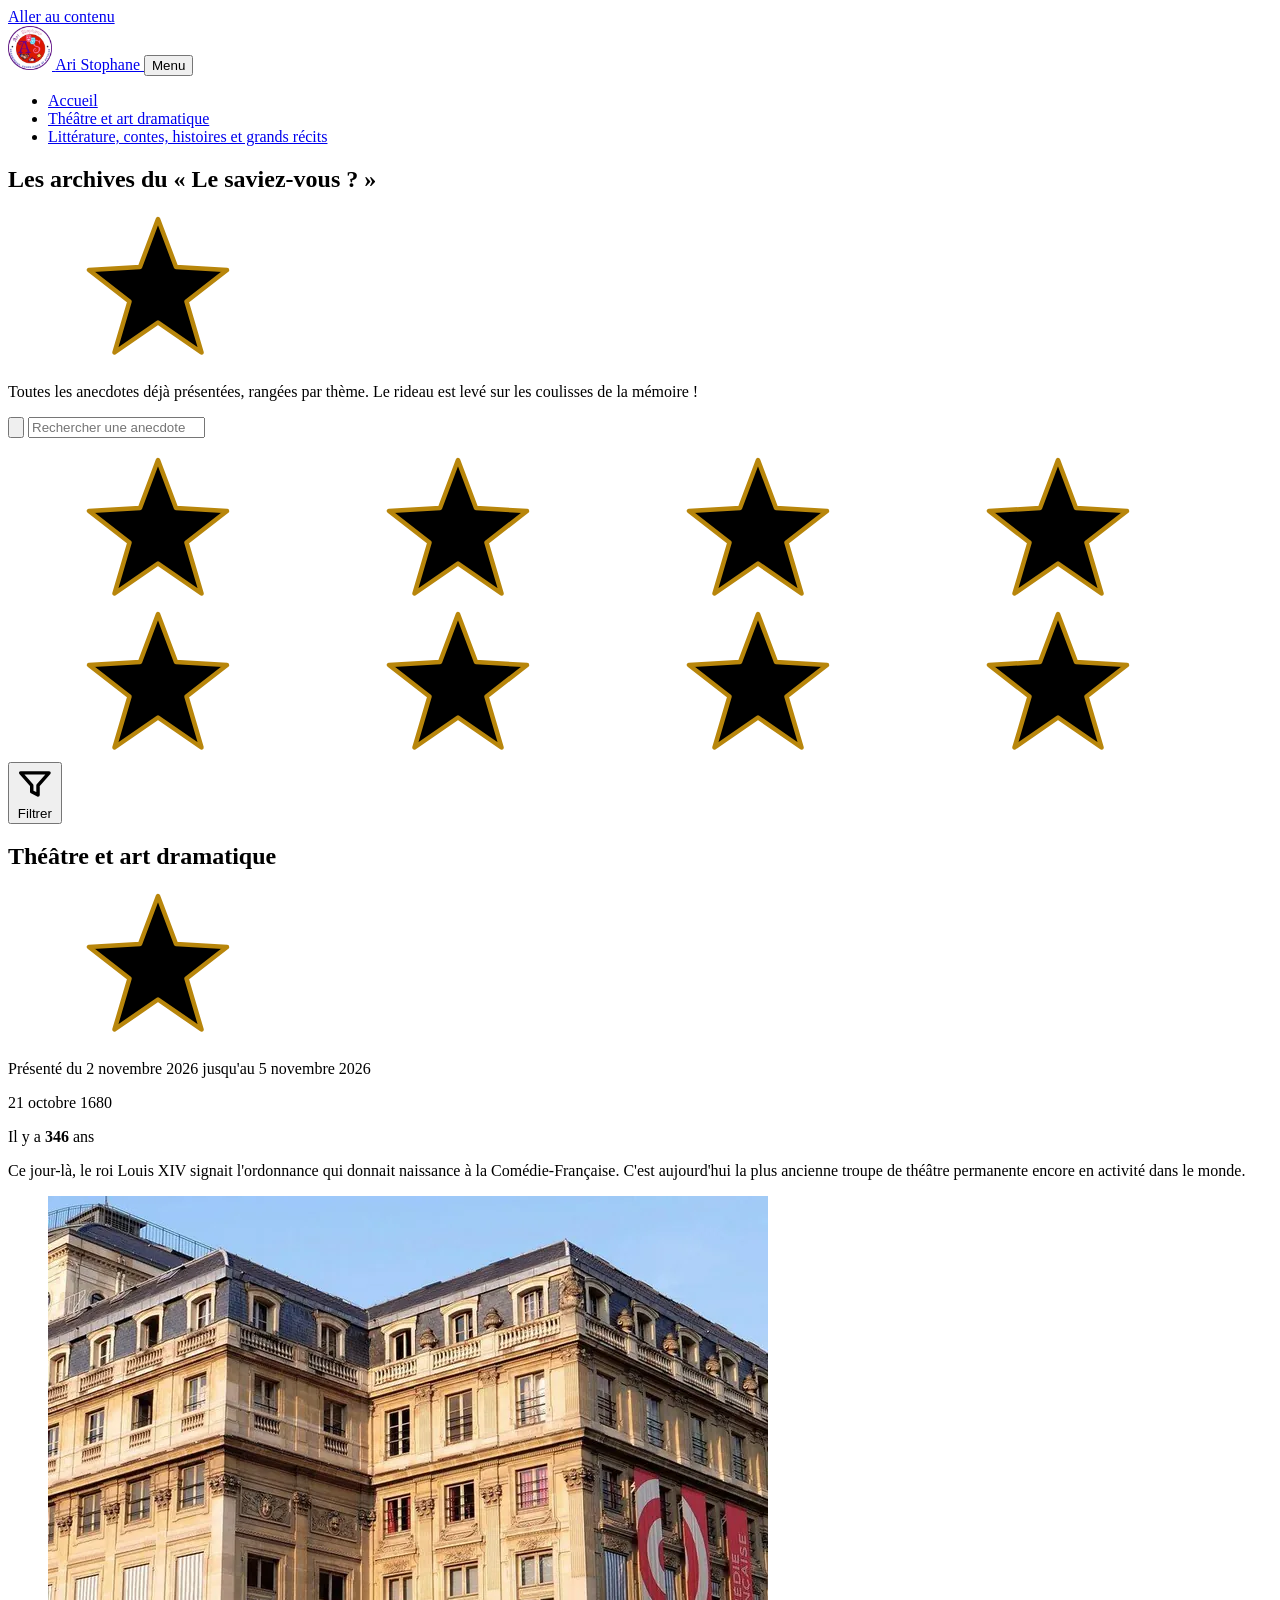
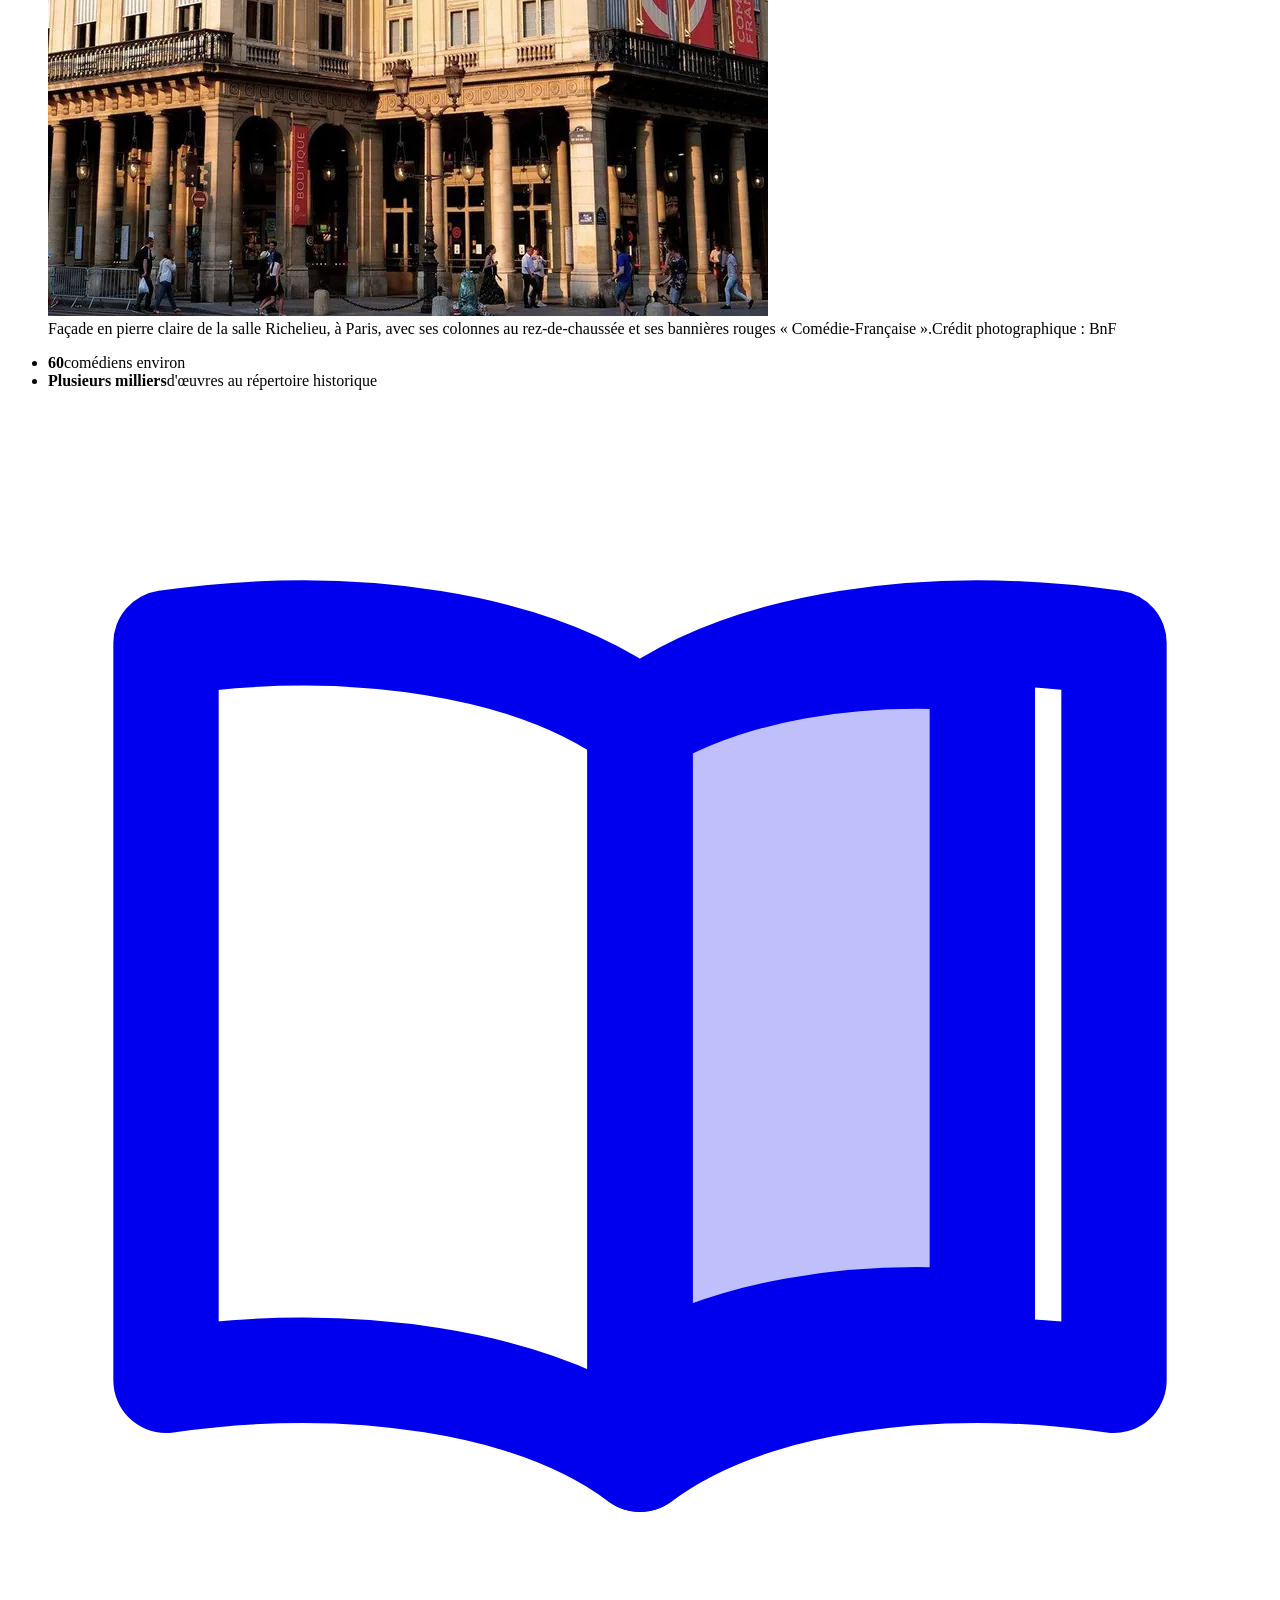
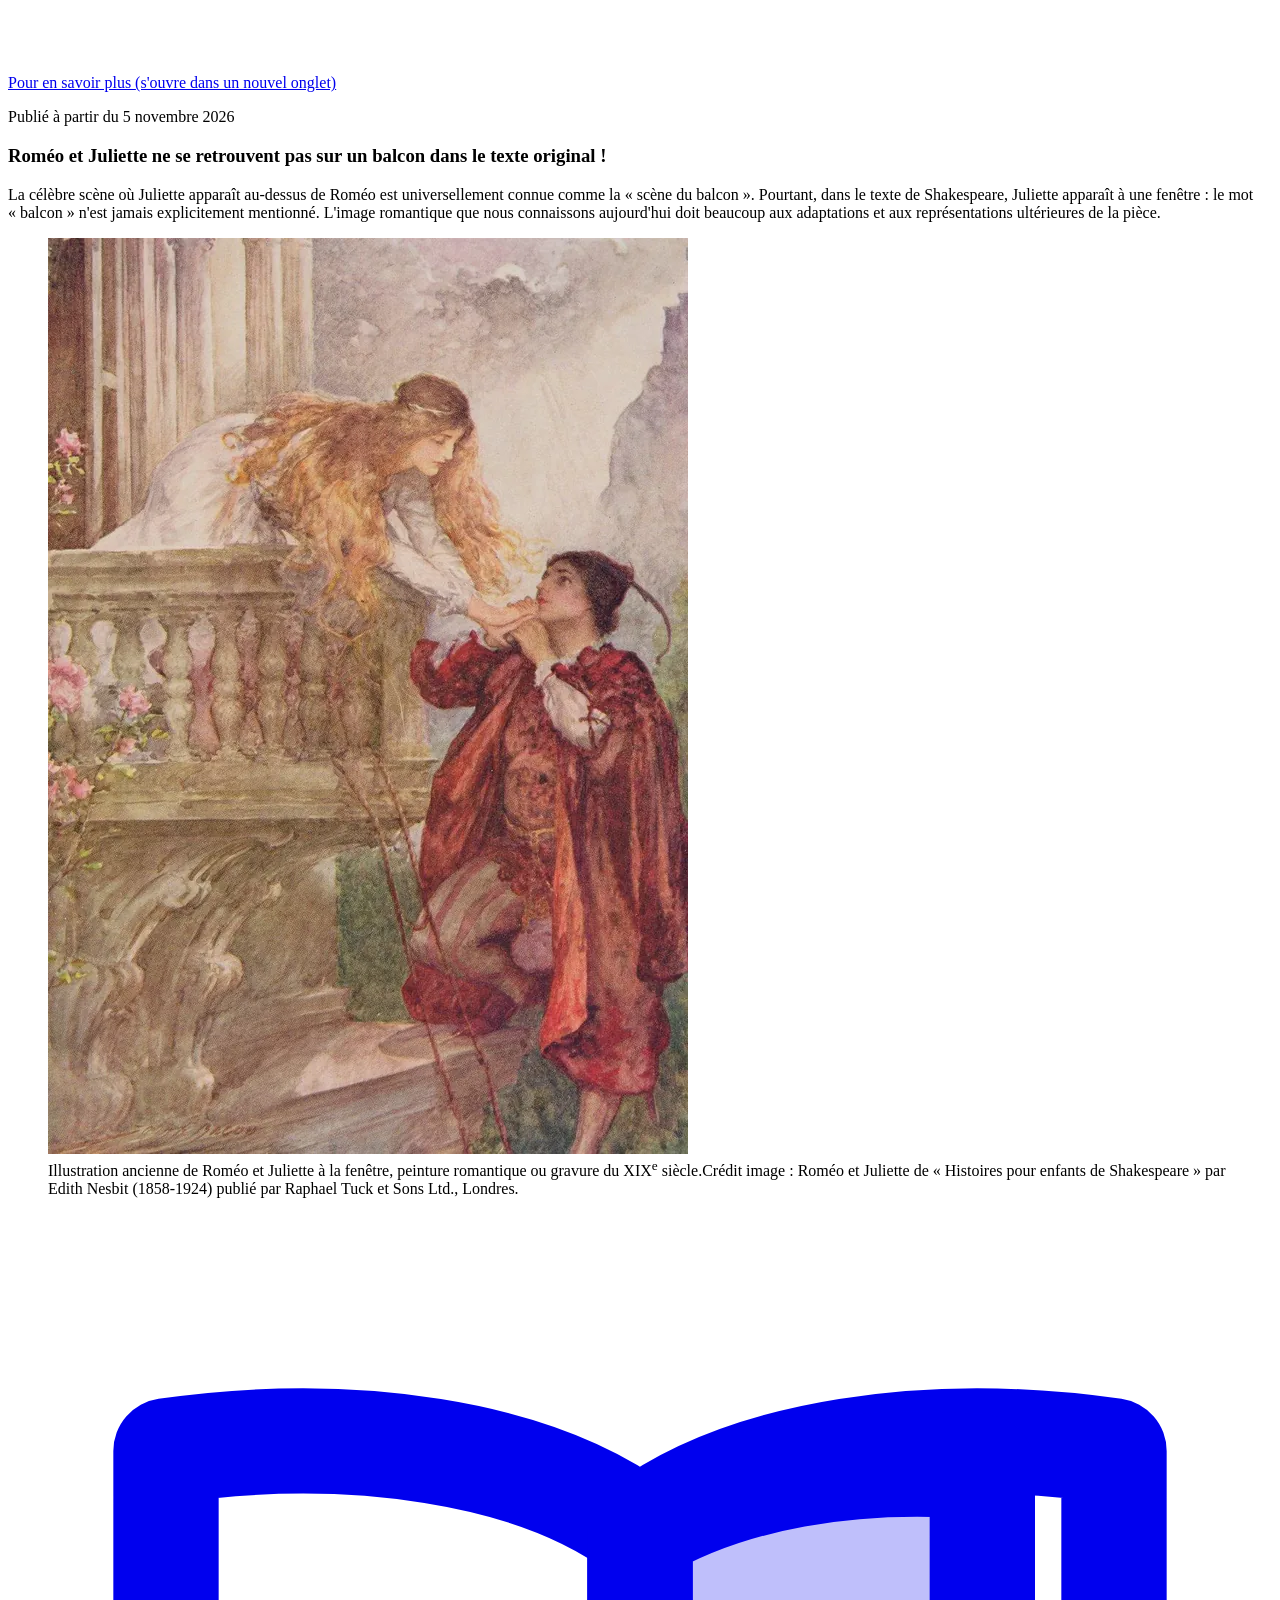
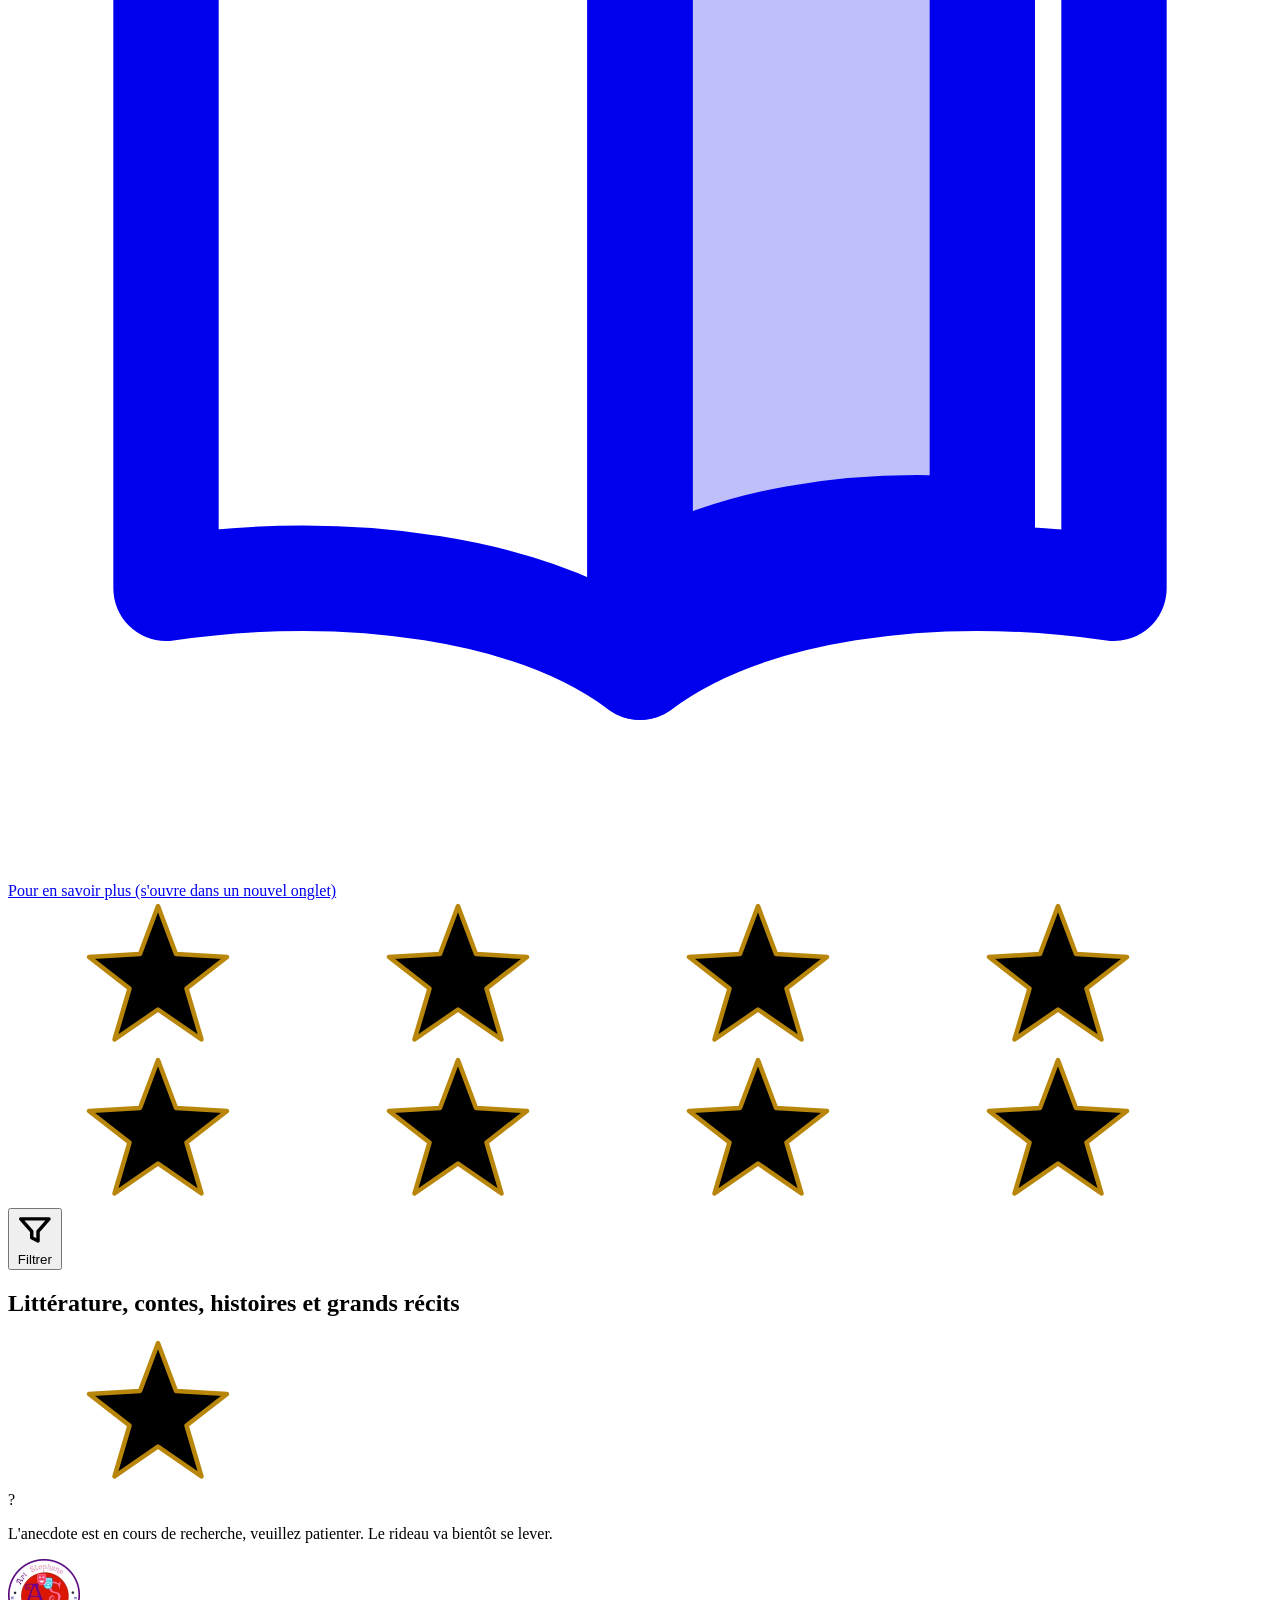
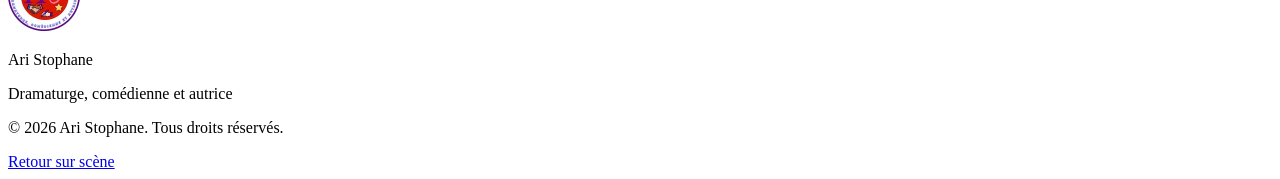
==== commit cc2fa085: "Add files via upload" ====
--- a/archive.html
+++ b/archive.html
@@ -10,9 +10,9 @@
   <link rel="preconnect" href="https://fonts.googleapis.com">
   <link rel="preconnect" href="https://fonts.gstatic.com" crossorigin>
   <link href="https://fonts.googleapis.com/css2?family=Lora:ital,wght@0,400;0,600;0,700;1,400&family=Rye&family=Alex+Brush&display=swap" rel="stylesheet">
-  <link rel="stylesheet" href="CSS/style.css?v=18">
-  <script src="JS/script.js?v=18" defer></script>
-  <script src="JS/archive.js?v=18" defer></script>
+  <link rel="stylesheet" href="style.css?v=19">
+  <script src="script.js?v=19" defer></script>
+  <script src="archive.js?v=19" defer></script>
   
 </head>
 <body class="page-archive">
@@ -63,11 +63,10 @@
         <div class="filet" aria-hidden="true"><svg><use href="#etoile"/></svg></div>
         <p class="sous-titre-acte">Toutes les anecdotes déjà présentées, rangées par thème. Le rideau est levé sur les coulisses de la mémoire !</p>
         <form class="archive-recherche" role="search">
-          <label class="sr-only" for="recherche">Rechercher une anecdote par mots-clés</label>
           <button class="recherche-bouton" type="submit" aria-label="Lancer la recherche"><svg class="recherche-loupe" viewBox="0 0 24 24" fill="none" stroke="currentColor" stroke-width="2.4" stroke-linecap="round" aria-hidden="true"><circle cx="10.5" cy="10.5" r="6.5"/><path d="M15.5 15.5L21 21"/></svg></button>
-          <input id="recherche" type="search" placeholder="Rechercher une anecdote (ex. : Shakespeare, Louis XIV…)" autocomplete="off" enterkeyhint="search">
+          <input id="recherche" type="search" aria-label="Rechercher une anecdote par mots-clés" placeholder="Rechercher une anecdote (ex. : Shakespeare, Louis XIV…)" autocomplete="off" enterkeyhint="search">
         </form>
-        <div class="archive-retour-zone"><button class="archive-retour" id="archive-retour" type="button" hidden><svg viewBox="0 0 24 24" fill="none" stroke="currentColor" stroke-width="2.6" stroke-linecap="round" stroke-linejoin="round" aria-hidden="true"><path d="M10 5l-7 7 7 7M3 12h18"/></svg> Retour</button></div>
+        <div class="archive-retour-zone" hidden><button class="archive-retour" id="archive-retour" type="button" hidden><svg viewBox="0 0 24 24" fill="none" stroke="currentColor" stroke-width="2.6" stroke-linecap="round" stroke-linejoin="round" aria-hidden="true"><path d="M10 5l-7 7 7 7M3 12h18"/></svg> Retour</button></div>
         <p class="archive-compte" id="archive-compte" aria-live="polite"></p>
       </div>
     </section>
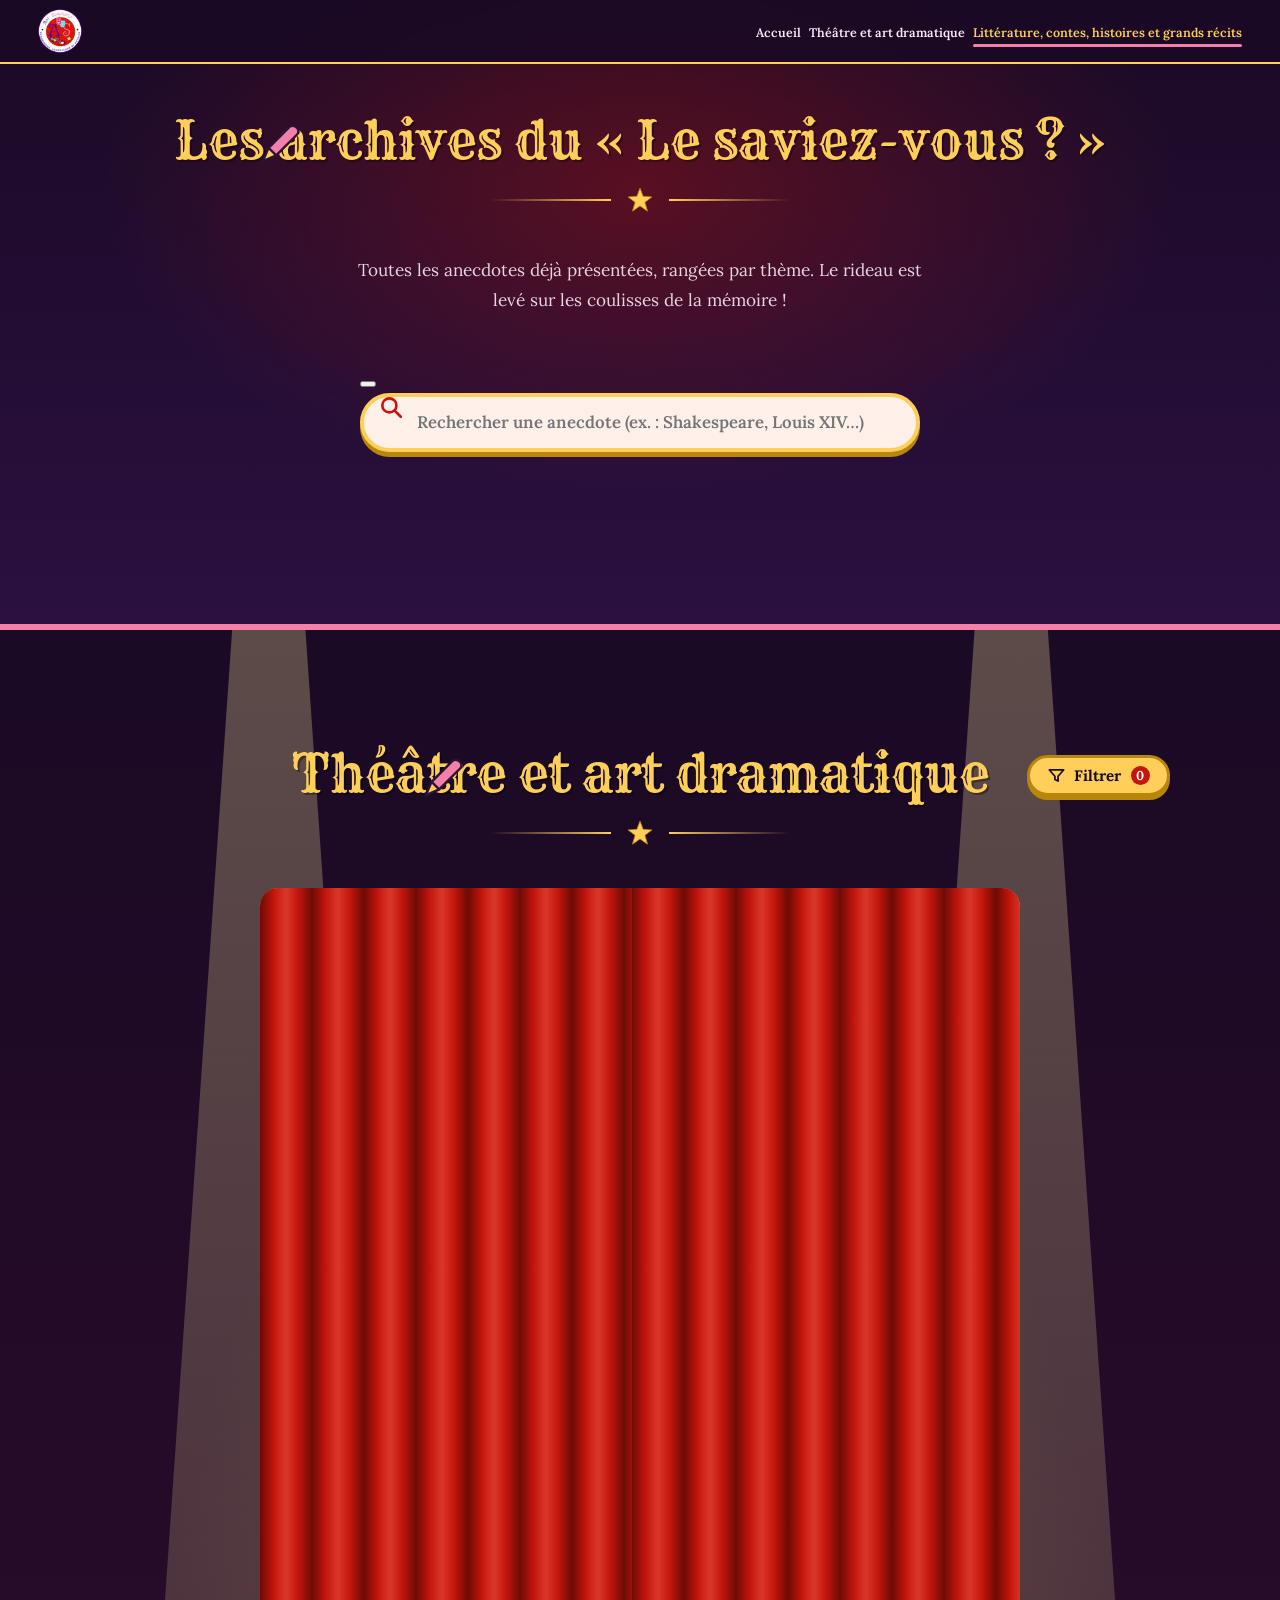
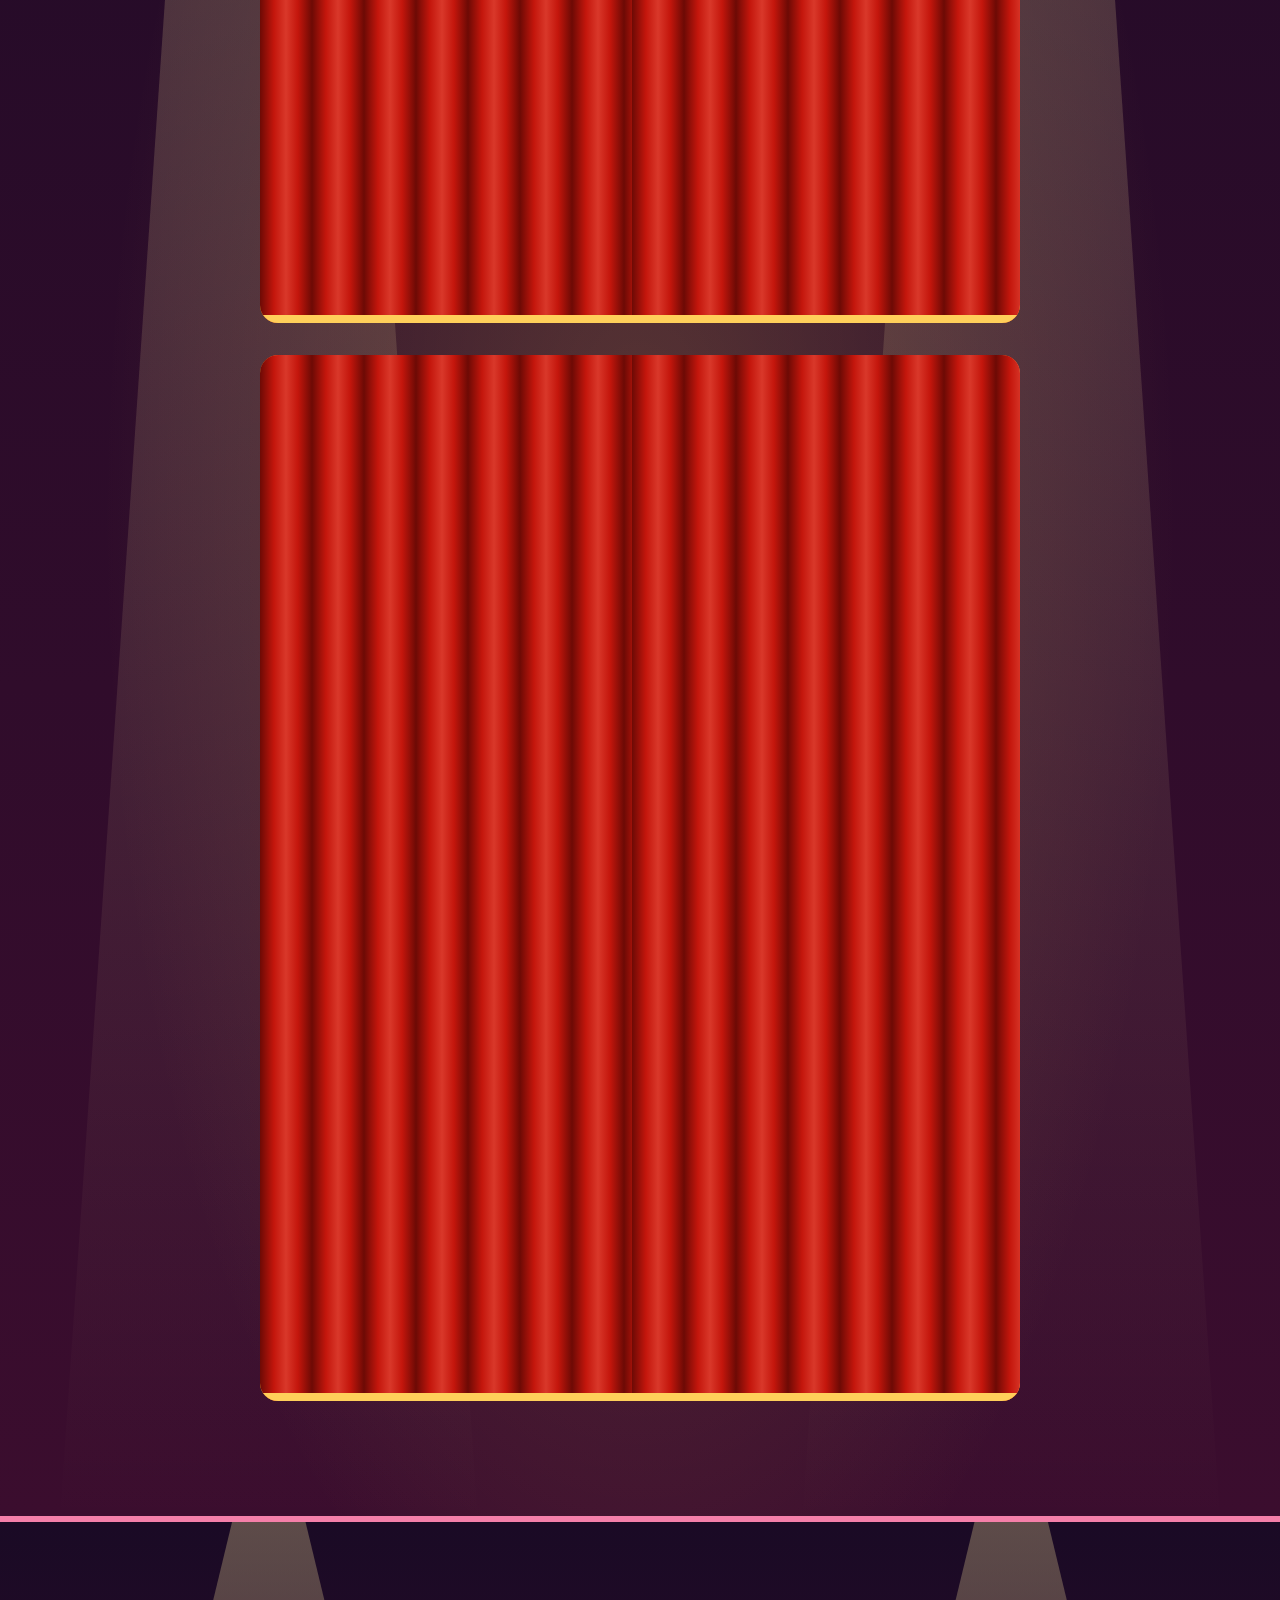
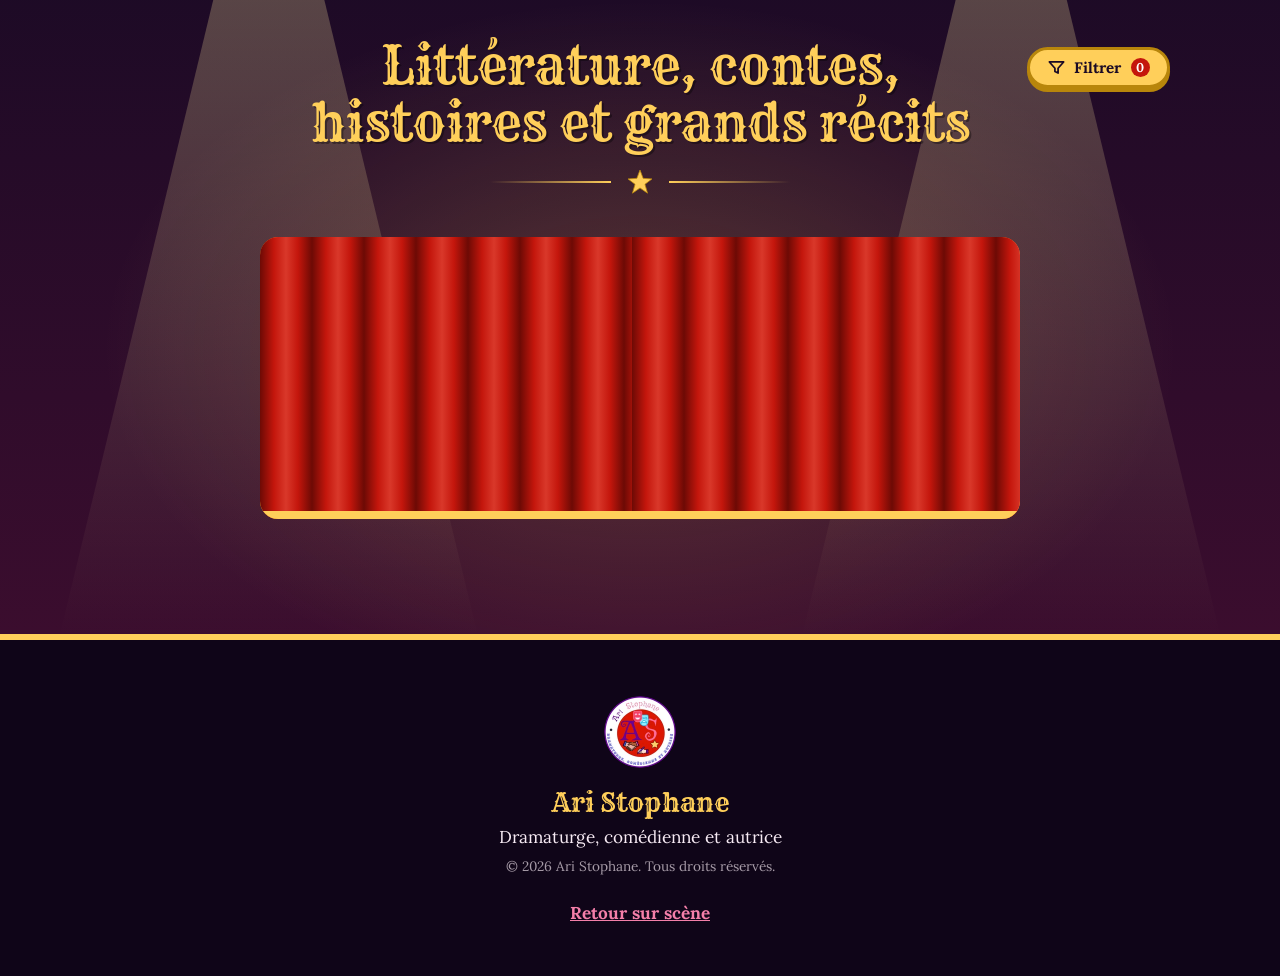
==== commit d00c9d4a: "Update archive.html" ====
--- a/archive.html
+++ b/archive.html
@@ -10,9 +10,9 @@
   <link rel="preconnect" href="https://fonts.googleapis.com">
   <link rel="preconnect" href="https://fonts.gstatic.com" crossorigin>
   <link href="https://fonts.googleapis.com/css2?family=Lora:ital,wght@0,400;0,600;0,700;1,400&family=Rye&family=Alex+Brush&display=swap" rel="stylesheet">
-  <link rel="stylesheet" href="style.css?v=19">
-  <script src="script.js?v=19" defer></script>
-  <script src="archive.js?v=19" defer></script>
+  <link rel="stylesheet" href="CSS/style.css?v=19">
+  <script src="JS/script.js?v=19" defer></script>
+  <script src="JS/archive.js?v=19" defer></script>
   
 </head>
 <body class="page-archive">
--- a/CSS/style.css
+++ b/CSS/style.css
@@ -0,0 +1,1687 @@
+/* =====================================================
+   Ari Stophane : feuille de style
+   Palette tirée du logo : velours rouge, violet, rose, bleu, or
+   ===================================================== */
+
+:root {
+  --nuit: #1a0a25;
+  --nuit-2: #2b1040;
+  --velours: #c4160c;
+  --velours-fonce: #6d0a05;
+  --violet: #6a17a3;
+  --rose: #f47fa9;
+  --bleu: #8fe3ff;
+  --or: #ffcf5a;
+  --or-fonce: #b8860b;
+  --papier: #fff1ea;
+  --encre: #2b1236;
+  --texte-clair: #f7ebf4;
+
+  --titre: 'Rye', 'Georgia', serif;
+  --texte: 'Lora', 'Georgia', serif;
+  --calligraphie: 'Alex Brush', 'Lora', cursive;
+  --hauteur-nav: 64px;
+}
+
+*, *::before, *::after { box-sizing: border-box; }
+
+html { scroll-behavior: smooth; scroll-padding-top: calc(var(--hauteur-nav) + 8px); }
+html.lecture { overflow: hidden; }
+
+body {
+  margin: 0;
+  background: var(--nuit);
+  color: var(--texte-clair);
+  font-family: var(--texte);
+  font-size: 1.075rem;
+  line-height: 1.75;
+  -webkit-font-smoothing: antialiased;
+}
+
+img { max-width: 100%; height: auto; }
+h1, h2, h3 { font-weight: 400; margin: 0; }
+p { margin: 0 0 1.1em; }
+ul, ol { margin: 0; padding: 0; list-style: none; }
+
+:focus-visible { outline: 3px solid var(--bleu); outline-offset: 3px; border-radius: 4px; }
+
+.sr-only {
+  position: absolute; width: 1px; height: 1px; margin: -1px; padding: 0;
+  overflow: hidden; clip: rect(0 0 0 0); white-space: nowrap; border: 0;
+}
+
+.lien-evitement {
+  position: fixed; left: 1rem; top: -4rem; z-index: 500;
+  background: var(--or); color: var(--nuit); padding: .6rem 1rem; border-radius: 6px;
+  font-weight: 700; text-decoration: none; transition: top .2s;
+}
+.lien-evitement:focus { top: 1rem; }
+
+/* ---------- Boutons ---------- */
+.bouton {
+  display: inline-flex; align-items: center; justify-content: center; gap: .6rem;
+  padding: .8rem 1.6rem;
+  font: 700 1rem/1.2 var(--texte);
+  color: var(--nuit); background: var(--or);
+  border: 2px solid var(--or); border-radius: 999px;
+  box-shadow: 0 4px 0 var(--or-fonce);
+  text-decoration: none; cursor: pointer;
+  transition: transform .15s, box-shadow .15s, background .2s, color .2s;
+}
+.bouton:hover { transform: translateY(-2px); box-shadow: 0 6px 0 var(--or-fonce); }
+.bouton:active { transform: translateY(3px); box-shadow: 0 1px 0 var(--or-fonce); }
+.bouton-contour { background: transparent; color: var(--or); box-shadow: none; }
+.bouton-contour:hover { background: var(--or); color: var(--nuit); box-shadow: none; }
+.bouton-encre { background: var(--encre); border-color: var(--encre); color: var(--or); box-shadow: 0 4px 0 #000; }
+.bouton-encre:hover { box-shadow: 0 6px 0 #000; }
+
+/* ---------- Navigation ---------- */
+.nav {
+  position: fixed; inset: 0 0 auto 0; z-index: 100;
+  height: var(--hauteur-nav);
+  display: flex; align-items: center; justify-content: space-between;
+  padding: 0 clamp(1rem, 3vw, 2.5rem);
+  background: rgba(26, 10, 37, .88);
+  -webkit-backdrop-filter: blur(10px); backdrop-filter: blur(10px);
+  border-bottom: 2px solid var(--or);
+}
+.marque { display: flex; align-items: center; gap: .7rem; color: var(--or); text-decoration: none; font: 400 1.25rem var(--titre); }
+.marque img { border-radius: 50%; transition: transform .6s cubic-bezier(.3, 1.6, .5, 1); }
+.marque:hover img { transform: rotate(360deg) scale(1.08); }
+
+.nav ul { display: flex; gap: clamp(.8rem, 2vw, 1.8rem); }
+.nav a { color: var(--texte-clair); text-decoration: none; font-weight: 600; font-size: .98rem; position: relative; padding: .3rem 0; }
+.nav ul a::after {
+  content: ""; position: absolute; left: 0; right: 0; bottom: -2px; height: 3px; border-radius: 3px;
+  background: var(--rose); transform: scaleX(0); transform-origin: left; transition: transform .3s;
+}
+.nav ul a:hover::after, .nav ul a.actif::after { transform: scaleX(1); }
+.nav ul a.actif { color: var(--or); }
+
+.menu-bouton {
+  display: none; font: 700 .95rem var(--texte); color: var(--or);
+  background: transparent; border: 2px solid var(--or); border-radius: 999px; padding: .4rem 1rem; cursor: pointer;
+}
+
+/* =====================================================
+   SCÈNE D'ACCUEIL
+   ===================================================== */
+.scene {
+  position: relative; isolation: isolate; overflow: hidden;
+  min-height: 100vh; min-height: 100svh;
+  display: grid; place-items: center;
+  padding: calc(var(--hauteur-nav) + 96px) 1.25rem clamp(150px, 22vh, 210px);
+  background: var(--nuit);
+  --mx: 50%; --my: 42%;
+}
+
+/* Projecteur : cône lumineux qui suit la souris (voir script.js) */
+.projecteur {
+  position: absolute; inset: 0; z-index: 1; pointer-events: none;
+  background:
+    radial-gradient(circle 340px at var(--mx) var(--my), rgba(255, 233, 180, .30), rgba(255, 233, 180, .10) 55%, transparent 100%),
+    radial-gradient(circle 620px at var(--mx) var(--my), transparent 0, rgba(10, 3, 16, .55) 100%);
+}
+.lumiere {
+  position: absolute; inset: 0; z-index: 4; pointer-events: none; mix-blend-mode: soft-light;
+  background: radial-gradient(circle 260px at var(--mx) var(--my), rgba(255, 240, 200, .55), transparent 100%);
+}
+
+.fond-scene {
+  position: absolute; inset: 0; z-index: 0;
+  background:
+    repeating-linear-gradient(90deg, rgba(255, 255, 255, .035) 0 34px, transparent 34px 68px),
+    linear-gradient(180deg, #120620 0%, #2b1040 52%, #3d1758 66%, #1a0a25 100%);
+}
+/* Plancher de scène en perspective : les lames convergent vers le fond */
+.plancher { position: absolute; left: 0; right: 0; bottom: 0; height: 40%; z-index: 0; overflow: hidden; perspective: 520px; perspective-origin: 50% 0; }
+.plancher-planches {
+  position: absolute; left: -70%; right: -70%; top: 0; bottom: -60%;
+  transform-origin: 50% 0; transform: rotateX(60deg);
+  background:
+    repeating-linear-gradient(0deg, rgba(0, 0, 0, .28) 0 2px, transparent 2px 170px),
+    repeating-linear-gradient(90deg, #6a3c28 0 90px, #4d2a1c 90px 94px, #7a4630 94px 184px, #4d2a1c 184px 188px);
+}
+.plancher::after { content: ""; position: absolute; inset: 0; background: linear-gradient(to bottom, #1a0a25 0%, rgba(26, 10, 37, .55) 35%, rgba(26, 10, 37, .05) 100%); }
+.flaque { position: absolute; inset: 0; z-index: 1; background: radial-gradient(ellipse 34% 62% at 50% 34%, rgba(255, 226, 160, .5), transparent 72%); mix-blend-mode: screen; }
+
+/* Projecteurs suspendus, avec leurs faisceaux qui balayent la scène */
+.faisceau {
+  position: absolute; top: 120px; width: 46%; height: 78%; z-index: 2; pointer-events: none;
+  background: linear-gradient(to bottom, rgba(255, 236, 190, .42), rgba(255, 236, 190, .09) 70%, transparent);
+  clip-path: polygon(46% 0, 54% 0, 100% 100%, 0 100%); mix-blend-mode: screen; filter: blur(5px);
+  transform-origin: 50% 0; animation: balaye 9s ease-in-out infinite alternate;
+}
+.faisceau-g { left: 2%; --r: -17deg; }
+.faisceau-d { right: 2%; --r: 17deg; animation-duration: 11s; animation-direction: alternate-reverse; }
+@keyframes balaye { from { transform: rotate(calc(var(--r) - 3.5deg)); } to { transform: rotate(calc(var(--r) + 3.5deg)); } }
+.lampe { position: absolute; top: 106px; z-index: 3; width: 54px; height: 28px; transform: translateX(-50%); border-radius: 8px 8px 14px 14px; background: linear-gradient(#3b1a52, #1a0a25); border: 2px solid var(--or); box-shadow: 0 0 22px 6px rgba(255, 236, 190, .55); }
+.lampe::after { content: ""; position: absolute; left: 8px; right: 8px; bottom: -3px; height: 8px; border-radius: 50%; background: #fff3c4; }
+.lampe-g { left: 27%; }
+.lampe-d { left: 73%; }
+
+/* Poussière dans la lumière (générée par script.js) */
+.poussiere { position: absolute; inset: 0; z-index: 2; pointer-events: none; overflow: hidden; }
+.poussiere span { position: absolute; border-radius: 50%; background: #fff3c4; opacity: 0; animation: poussiere 12s ease-in-out infinite; }
+@keyframes poussiere { 0% { opacity: 0; transform: translate(0, 20px); } 30%, 70% { opacity: .75; } 100% { opacity: 0; transform: translate(var(--dx, 14px), -60px); } }
+
+.ombre-sol { position: absolute; left: 50%; bottom: 26%; z-index: 1; width: min(38vw, 300px); height: 26px; transform: translateX(-50%); background: radial-gradient(ellipse, rgba(0, 0, 0, .6), transparent 70%); animation: ombre-balance 7s 3.4s ease-in-out infinite alternate; }
+@keyframes ombre-balance { from { transform: translateX(-62%); } to { transform: translateX(-38%); } }
+
+/* Rampe de lumière : les ampoules s'allument comme une guirlande */
+.rampe { position: absolute; left: 0; right: 0; bottom: clamp(62px, 10vh, 92px); z-index: 6; height: 16px; display: flex; justify-content: space-around; align-items: center; }
+.rampe::before { content: ""; position: absolute; left: 0; right: 0; bottom: -10px; height: 12px; background: linear-gradient(#6a3c28, #2a140c); border-top: 3px solid var(--or); }
+.rampe::after { content: ""; position: absolute; left: 0; right: 0; bottom: 6px; height: 90px; pointer-events: none; background: linear-gradient(to top, rgba(255, 207, 90, .26), transparent); }
+.rampe span {
+  position: relative; z-index: 1; width: 13px; height: 13px; border-radius: 50%;
+  background: radial-gradient(circle at 40% 35%, #fffbe6, #ffcf5a 60%, #c2571a);
+  box-shadow: 0 0 12px 4px rgba(255, 207, 90, .7);
+  animation: chenille 1.8s ease-in-out infinite; animation-delay: calc(var(--i) * -.11s);
+}
+@keyframes chenille { 0%, 100% { opacity: .5; box-shadow: 0 0 6px 2px rgba(255, 207, 90, .4); } 50% { opacity: 1; box-shadow: 0 0 16px 6px rgba(255, 207, 90, .85); } }
+.joue .rampe { animation: allume .9s 2.6s backwards; }
+.joue .faisceau, .joue .lampe { animation-name: allume-faisceau, balaye; animation-duration: 1.4s, 9s; animation-delay: 2.5s, 0s; animation-iteration-count: 1, infinite; animation-fill-mode: backwards, none; animation-direction: normal, alternate; }
+.joue .faisceau-d { animation-duration: 1.4s, 11s; animation-direction: normal, alternate-reverse; }
+.joue .lampe { animation-name: allume-faisceau; animation-duration: 1.4s; animation-delay: 2.5s; animation-iteration-count: 1; animation-direction: normal; }
+@keyframes allume { from { opacity: 0; } to { opacity: 1; } }
+@keyframes allume-faisceau { from { opacity: 0; } to { opacity: 1; } }
+
+/* Le public, vu de dos, au premier plan */
+.public { position: absolute; left: 0; right: 0; bottom: 0; z-index: 8; height: clamp(70px, 12vh, 118px); pointer-events: none; }
+.public svg { display: block; width: 100%; height: 100%; }
+.tete { transform-box: fill-box; transform-origin: 50% 100%; animation: hoche 7s ease-in-out infinite; }
+.tete-1 { animation-delay: -1.2s; animation-duration: 8s; }
+.tete-2 { animation-delay: -3s; }
+.tete-3 { animation-delay: -4.6s; animation-duration: 9s; }
+.tete-4 { animation-delay: -2.2s; animation-duration: 6.5s; }
+.tete-5 { animation-delay: -5.5s; }
+@keyframes hoche { 0%, 82%, 100% { transform: none; } 88% { transform: translateY(3px) rotate(3deg); } 94% { transform: translateY(-1px) rotate(-2deg); } }
+
+
+.scene-centre { position: relative; z-index: 3; text-align: center; display: flex; flex-direction: column; align-items: center; }
+
+.logo-suspendu { position: relative; width: min(52vw, 260px); transform-origin: 50% -70vh; animation: balance-scene 7s 3.4s ease-in-out infinite alternate; }
+.logo-hero {
+  display: block; width: 100%; height: auto; border-radius: 50%;
+  box-shadow: 0 0 0 5px rgba(255, 207, 90, .35), 0 0 70px 10px rgba(196, 22, 12, .55), 0 24px 60px rgba(0, 0, 0, .5);
+}
+.corde { position: absolute; bottom: 89%; width: 3px; height: 110vh; background: linear-gradient(#7a5410, #ffcf5a); box-shadow: 0 0 4px rgba(0, 0, 0, .5); }
+.corde-g { left: 19%; }
+.corde-d { left: 81%; }
+@keyframes balance-scene { from { transform: rotate(-1.6deg); } to { transform: rotate(1.6deg); } }
+
+.scene h1 {
+  margin-top: 1.6rem;
+  font: 400 clamp(2.3rem, 7vw, 4.4rem)/1.05 var(--titre);
+  color: var(--rose);
+  text-shadow: 3px 3px 0 var(--violet), 0 0 30px rgba(244, 127, 169, .45);
+}
+.tagline { margin: .8rem 0 1.8rem; font-size: clamp(1.05rem, 2.6vw, 1.4rem); font-style: italic; color: var(--bleu); min-height: 1.8em; }
+.tagline span::after { content: ""; display: inline-block; width: 2px; height: 1.1em; margin-left: 3px; vertical-align: -.15em; background: var(--or); animation: curseur 1s steps(1) infinite; }
+.actions { display: flex; flex-wrap: wrap; justify-content: center; gap: 1rem; }
+
+/* Masques flottants (comédie / tragédie) */
+.masque-ext { position: absolute; z-index: 3; will-change: transform; }
+.masque-g { left: clamp(6%, 14vw, 20%); top: 22%; }
+.masque-d { right: clamp(6%, 14vw, 20%); top: 30%; }
+.masque { display: block; width: clamp(64px, 11vw, 120px); height: auto; aspect-ratio: 100 / 120; filter: drop-shadow(0 10px 14px rgba(0, 0, 0, .5)); }
+.masque-comedie { color: #ff5f87; --trait: #fff; }
+.masque-tragedie { color: var(--bleu); --trait: #1d5f8a; }
+.scene .masque { animation: flotte 5.5s ease-in-out infinite; }
+.scene .masque-tragedie { animation-duration: 6.5s; animation-delay: -2s; }
+
+/* Rideaux de velours */
+.rideau {
+  position: absolute; top: 0; bottom: 0; width: 52%; z-index: 5;
+  background:
+    linear-gradient(to bottom, transparent 55%, rgba(0, 0, 0, .35)),
+    repeating-linear-gradient(90deg, #5a0704 0, #b3130a 14px, #e2402f 26px, #b3130a 38px, #5a0704 54px);
+}
+.rideau-g { left: 0; border-right: 7px solid var(--or); box-shadow: 10px 0 30px rgba(0, 0, 0, .55); border-radius: 0 0 40px 0; }
+.rideau-d { right: 0; border-left: 7px solid var(--or); box-shadow: -10px 0 30px rgba(0, 0, 0, .55); border-radius: 0 0 0 40px; }
+
+.valance {
+  position: absolute; left: 0; right: 0; top: var(--hauteur-nav); height: 40px; z-index: 6;
+  background: repeating-linear-gradient(90deg, #7a0b06 0, #c4160c 20px, #7a0b06 40px);
+  border-bottom: 4px solid var(--or);
+}
+.valance::after {
+  content: ""; position: absolute; left: 0; right: 0; top: 100%; height: 22px;
+  background:
+    radial-gradient(circle at 30px 0, #a8110a 29px, var(--or) 29px, var(--or) 32px, transparent 32px) 0 0 / 60px 22px repeat-x;
+  filter: drop-shadow(0 6px 6px rgba(0, 0, 0, .4));
+}
+
+.rejouer {
+  position: absolute; left: 50%; bottom: .7rem; z-index: 9; transform: translateX(-50%);
+  font: 600 .85rem var(--texte); color: var(--texte-clair);
+  background: rgba(26, 10, 37, .7); border: 1px solid rgba(255, 207, 90, .6); border-radius: 999px;
+  padding: .4rem 1rem; cursor: pointer; white-space: nowrap; transition: background .2s, color .2s;
+}
+.rejouer:hover { background: var(--or); color: var(--nuit); }
+
+/* Séquence d'ouverture (rejouable en retirant/ajoutant .joue) */
+.joue .rideau-g { animation: rideau-g 2.6s .6s cubic-bezier(.65, 0, .25, 1) both; }
+.joue .rideau-d { animation: rideau-d 2.6s .6s cubic-bezier(.65, 0, .25, 1) both; }
+.joue .logo-hero { animation: entree-logo 1.4s 2.2s cubic-bezier(.3, 1.4, .5, 1) both; }
+.joue .entre { animation: monte .9s both; }
+.joue .d1 { animation-delay: 2.5s; }
+.joue .d2 { animation-delay: 2.7s; }
+.joue .d3 { animation-delay: 2.9s; }
+.joue .d4 { animation-delay: 3.1s; }
+.joue .d5 { animation-delay: 3.4s; }
+.joue .masque.entre { animation: monte .9s both, flotte 5.5s 3.5s ease-in-out infinite; }
+.joue .masque-tragedie.entre { animation: monte .9s both, flotte 6.5s 3.5s ease-in-out infinite; }
+.joue .masque.d1 { animation-delay: 2.5s, 3.5s; }
+.joue .masque.d2 { animation-delay: 2.7s, 3.5s; }
+
+@keyframes rideau-g { from { transform: translateX(0); } to { transform: translateX(-84%); } }
+@keyframes rideau-d { from { transform: translateX(0); } to { transform: translateX(84%); } }
+@keyframes entree-logo { from { opacity: 0; transform: scale(.35) rotate(-14deg); } to { opacity: 1; transform: none; } }
+@keyframes monte { from { opacity: 0; transform: translateY(22px); } to { opacity: 1; transform: none; } }
+@keyframes flotte { 0%, 100% { transform: translateY(0) rotate(-6deg); } 50% { transform: translateY(-16px) rotate(5deg); } }
+@keyframes curseur { 50% { opacity: 0; } }
+
+/* =====================================================
+   ACTES (sections)
+   ===================================================== */
+.acte { position: relative; padding: clamp(4.5rem, 9vw, 7.5rem) 1.25rem; }
+.acte-contenu { max-width: 1080px; margin: 0 auto; }
+
+.titre-acte {
+  position: relative;
+  font: 400 clamp(2rem, 5vw, 3.2rem)/1.12 var(--titre);
+  color: var(--or); text-align: center; text-wrap: balance;
+  text-shadow: 2px 2px 0 rgba(0, 0, 0, .35);
+}
+.titre-gauche { text-align: left; }
+.sous-titre-acte { text-align: center; max-width: 52ch; margin: 0 auto 3rem; opacity: .9; }
+
+.filet { display: flex; align-items: center; justify-content: center; gap: 1rem; max-width: 300px; margin: 1.1rem auto 2.6rem; color: var(--or); }
+.filet::before, .filet::after { content: ""; flex: 1; height: 2px; background: linear-gradient(90deg, transparent, currentColor); }
+.filet::after { transform: scaleX(-1); }
+.filet svg { width: 26px; height: 26px; flex: none; }
+
+/* ---------- Présentation ---------- */
+.acte-presentation {
+  background:
+    radial-gradient(ellipse 60% 50% at 15% 0%, rgba(255, 207, 90, .12), transparent 70%),
+    linear-gradient(180deg, var(--nuit-2), var(--nuit));
+  border-top: 6px solid var(--or);
+}
+.presentation-grille { display: grid; grid-template-columns: 1.15fr 1fr; gap: clamp(2rem, 5vw, 4rem); align-items: start; }
+.accroche { font: 400 clamp(1.4rem, 3vw, 1.9rem)/1.3 var(--titre); color: var(--rose); margin-bottom: 1.2rem; }
+.presentation-texte p:not(.accroche) { max-width: 60ch; }
+
+.loges { display: grid; gap: 1.1rem; }
+.loge {
+  display: grid; grid-template-columns: 72px 1fr; gap: 1.1rem; align-items: center;
+  padding: 1rem 1.2rem; border: 2px solid rgba(255, 207, 90, .55); border-radius: 12px;
+  background: rgba(255, 255, 255, .04);
+  transition: transform .25s, border-color .25s, background .25s;
+}
+.loge:hover { transform: translateX(8px); border-color: var(--or); background: rgba(255, 207, 90, .08); }
+.loge h3 { font: 400 1.35rem var(--titre); color: var(--or); margin-bottom: .15rem; }
+.loge p { margin: 0; font-size: .98rem; line-height: 1.55; opacity: .92; }
+.loge-icone {
+  width: 72px; height: 72px; display: grid; place-items: center; border-radius: 50%;
+  background: var(--velours); border: 3px solid var(--or);
+  box-shadow: 0 0 0 4px rgba(255, 207, 90, .18);
+}
+.loge-icone svg { width: 40px; height: 40px; }
+.loge-masques { color: #ff5f87; --trait: #fff; background: var(--velours); }
+.loge-masques svg { height: 44px; }
+.loge-etoile { color: var(--or); background: var(--violet); }
+.loge-plume { background: var(--rose); }
+.loge:hover .loge-icone svg { animation: secoue .6s; }
+@keyframes secoue { 25% { transform: rotate(-14deg); } 75% { transform: rotate(14deg); } }
+
+/* ---------- Règle des trois unités : carnet à feuilleter ---------- */
+.regle-unites { margin-top: 3rem; text-align: center; }
+.regle-intro { font: 400 clamp(1.2rem, 2.6vw, 1.5rem) var(--texte); font-style: italic; color: var(--bleu); margin: 0 0 1.6rem; }
+
+.carnet-regle {
+  --bascule: .85s;
+  position: relative;
+  max-width: 480px;
+  margin: 0 auto;
+  transform: rotate(-1.2deg);
+}
+.carnet-regle::before,
+.carnet-regle::after {
+  content: ""; position: absolute; inset: 0;
+  background: var(--papier); border-radius: 10px;
+  box-shadow: 0 8px 16px rgba(0, 0, 0, .35);
+}
+.carnet-regle::before { transform: rotate(2.5deg) translateY(3px); z-index: -1; }
+.carnet-regle::after { transform: rotate(-1.6deg) translateY(1px); z-index: -1; }
+
+.carnet-pages {
+  position: relative;
+  height: 220px;
+  border-radius: 10px;
+  box-shadow: 0 10px 24px rgba(0, 0, 0, .45);
+  perspective: 1800px;
+}
+
+.carnet-page {
+  position: absolute; inset: 0;
+  display: flex; flex-direction: column; align-items: center; justify-content: center;
+  gap: .3rem;
+  padding: 1.5rem 2.2rem 1.5rem 3.2rem;
+  color: var(--encre);
+  border-radius: 10px;
+  background:
+    linear-gradient(90deg, transparent 42px, rgba(196, 22, 12, .35) 42px, rgba(196, 22, 12, .35) 44px, transparent 44px),
+    repeating-linear-gradient(rgba(43, 18, 54, 0) 0, rgba(43, 18, 54, 0) 37px, rgba(106, 23, 163, .16) 38px),
+    var(--papier);
+  box-shadow: inset 0 0 0 1px rgba(43, 18, 54, .12);
+  backface-visibility: hidden;
+  transform-origin: left center;
+  transform: rotateY(0deg);
+  transition: transform var(--bascule) cubic-bezier(.62, .04, .26, 1), box-shadow var(--bascule);
+  cursor: pointer;
+}
+.carnet-page:nth-child(1) { z-index: 3; }
+.carnet-page:nth-child(2) { z-index: 2; }
+.carnet-page:nth-child(3) { z-index: 1; }
+.carnet-page.tournee {
+  transform: rotateY(-172deg);
+  box-shadow: inset 0 0 0 1px rgba(43, 18, 54, .12), 30px 0 40px -20px rgba(0, 0, 0, .5);
+}
+
+.carnet-mot {
+  font-family: var(--calligraphie);
+  font-size: clamp(2.6rem, 8vw, 3.6rem);
+  line-height: 1;
+  color: var(--velours);
+  text-shadow: 1px 1px 0 rgba(43, 18, 54, .15);
+}
+.carnet-texte { margin: 0; max-width: 30ch; font-size: 1rem; font-style: italic; line-height: 1.5; }
+
+.carnet-controles { display: flex; align-items: center; justify-content: center; gap: 1rem; margin-top: 1.3rem; }
+.carnet-fleche {
+  display: grid; place-items: center; width: 40px; height: 40px; padding: 0;
+  border-radius: 50%; border: 2px solid var(--or); background: transparent; color: var(--or);
+  cursor: pointer; transition: background .2s, color .2s, transform .2s;
+}
+.carnet-fleche svg { width: 18px; height: 18px; }
+.carnet-fleche:hover { background: var(--or); color: var(--nuit); transform: scale(1.08); }
+.carnet-puces { display: flex; gap: .5rem; }
+.carnet-puce {
+  width: 10px; height: 10px; padding: 0; border-radius: 50%; border: 2px solid var(--or);
+  background: transparent; cursor: pointer; transition: background .2s, transform .2s;
+}
+.carnet-puce.actif { background: var(--or); transform: scale(1.2); }
+
+@media (max-width: 560px) {
+  .carnet-pages { height: 260px; }
+  .carnet-page { padding: 1.3rem 1.4rem 1.3rem 2.4rem; }
+}
+@media (prefers-reduced-motion: reduce) {
+  .carnet-page { transition: opacity .25s; }
+  .carnet-page.tournee { transform: none; opacity: 0; pointer-events: none; }
+}
+
+/* ---------- Pièces : billets de théâtre ---------- */
+.acte-pieces {
+  color: var(--texte-clair);
+  background:
+    linear-gradient(180deg, rgba(0, 0, 0, .25), transparent 25%, transparent 75%, rgba(0, 0, 0, .35)),
+    repeating-linear-gradient(90deg, #5a0704 0, #b3130a 26px, #d9382a 48px, #b3130a 70px, #5a0704 96px);
+  border-top: 6px solid var(--or);
+}
+.acte-pieces .sous-titre-acte { color: #fff; }
+
+.billets { display: grid; grid-template-columns: repeat(auto-fit, minmax(min(100%, 380px), 1fr)); gap: 2.2rem 2rem; }
+.billet-cadre {
+  filter: drop-shadow(0 12px 12px rgba(0, 0, 0, .45));
+  transform: perspective(900px) rotateX(var(--rx, 0deg)) rotateY(var(--ry, 0deg));
+  transition: transform .25s ease-out;
+}
+.billet {
+  position: relative; overflow: hidden; height: 100%;
+  display: grid; grid-template-columns: 64px 1fr; min-height: 270px;
+  color: var(--encre);
+  background: linear-gradient(120deg, #ffe38f, #ffd15a 55%, #ffc43b);
+  border-radius: 14px;
+  -webkit-mask:
+    radial-gradient(circle 12px at 64px 0, #0000 97%, #000) top / 100% 52% no-repeat,
+    radial-gradient(circle 12px at 64px 100%, #0000 97%, #000) bottom / 100% 52% no-repeat;
+  mask:
+    radial-gradient(circle 12px at 64px 0, #0000 97%, #000) top / 100% 52% no-repeat,
+    radial-gradient(circle 12px at 64px 100%, #0000 97%, #000) bottom / 100% 52% no-repeat;
+}
+.billet::after {
+  content: ""; position: absolute; inset: 0; pointer-events: none;
+  background: linear-gradient(105deg, transparent 35%, rgba(255, 255, 255, .55) 50%, transparent 65%);
+  transform: translateX(-120%); transition: transform .9s;
+}
+.billet:hover::after { transform: translateX(120%); }
+
+.billet-souche { display: grid; place-items: center; border-right: 3px dashed rgba(43, 18, 54, .45); background: rgba(196, 22, 12, .14); }
+.billet-souche span { writing-mode: vertical-rl; transform: rotate(180deg); font: 400 1.05rem var(--titre); letter-spacing: .06em; color: var(--velours-fonce); white-space: nowrap; }
+.billet-corps { padding: 1.5rem 1.6rem 1.6rem; display: flex; flex-direction: column; align-items: flex-start; }
+.billet-corps h3 { font: 400 1.6rem/1.15 var(--titre); color: var(--violet); margin-bottom: .7rem; }
+.billet-corps p { font-size: .98rem; line-height: 1.6; }
+.billet-corps > .bouton { margin-top: auto; }
+.billet-actions { margin-top: auto; display: flex; flex-wrap: wrap; gap: .7rem; }
+.infos { display: flex; flex-wrap: wrap; gap: .4rem; margin-bottom: 1rem; }
+.infos li { font-size: .82rem; font-weight: 600; padding: .05rem .7rem; border: 1.5px solid rgba(43, 18, 54, .5); border-radius: 999px; }
+
+.billet-vide { grid-template-columns: 1fr; background: #ffe9a8; outline: 3px dashed rgba(43, 18, 54, .45); outline-offset: -12px; }
+.billet-vide .billet-corps { padding: 1.8rem 2rem; align-items: center; text-align: center; justify-content: center; }
+.billet-vide .billet-corps h3 { font-size: 1.35rem; }
+
+.ecriture { width: min(240px, 100%); height: auto; overflow: visible; margin-bottom: .8rem; filter: drop-shadow(0 5px 5px rgba(0, 0, 0, .25)); }
+.encre { animation: encre-vie 10s linear infinite; }
+.encre path { stroke-dasharray: 100 200; stroke-dashoffset: 100; }
+.ligne-1 { animation: trait-1 10s linear infinite; }
+.ligne-2 { animation: trait-2 10s linear infinite; }
+.ligne-3 { animation: trait-3 10s linear infinite; }
+.crayon { animation: crayon-va 10s linear infinite; }
+.crayon-tremble { animation: tremble .22s ease-in-out infinite alternate; }
+@keyframes trait-1 { 0%, 3% { stroke-dashoffset: 100; } 30%, 100% { stroke-dashoffset: 0; } }
+@keyframes trait-2 { 0%, 34% { stroke-dashoffset: 100; } 60%, 100% { stroke-dashoffset: 0; } }
+@keyframes trait-3 { 0%, 64% { stroke-dashoffset: 100; } 84%, 100% { stroke-dashoffset: 0; } }
+@keyframes encre-vie { 0%, 93% { opacity: 1; } 98%, 100% { opacity: 0; } }
+/* Le crayon suit l'encre : il écrit 3 lignes, puis se lève */
+@keyframes crayon-va {
+  0%, 3% { transform: translate(40px, 38px); opacity: 1; }
+  30% { transform: translate(193.0px, 38px); }
+  34% { transform: translate(40px, 60px); }
+  60% { transform: translate(183.0px, 60px); }
+  64% { transform: translate(40px, 82px); }
+  84% { transform: translate(133.5px, 82px); }
+  93% { transform: translate(133.5px, 82px); opacity: 1; }
+  98% { transform: translate(147.5px, 66px); opacity: 0; }
+  100% { transform: translate(40px, 38px); opacity: 0; }
+}
+@keyframes tremble { from { transform: translate(0, 0) rotate(-3deg); } to { transform: translate(.8px, -1.6px) rotate(2deg); } }
+
+/* ---------- Histoires : pages de livre ---------- */
+.acte-histoires {
+  background:
+    radial-gradient(ellipse 50% 40% at 85% 0%, rgba(244, 127, 169, .25), transparent 70%),
+    var(--papier);
+  color: var(--encre);
+  border-top: 6px solid var(--violet);
+}
+.acte-histoires .titre-acte { color: var(--violet); text-shadow: 2px 2px 0 rgba(244, 127, 169, .5); }
+.acte-histoires .filet { color: var(--violet); }
+.acte-histoires .filet svg { color: var(--rose); }
+
+.pages { display: grid; grid-template-columns: repeat(auto-fit, minmax(min(100%, 290px), 1fr)); gap: 2.2rem; }
+.page {
+  position: relative; display: flex; flex-direction: column; align-items: flex-start;
+  padding: 2.1rem 1.6rem 1.6rem 2.6rem;
+  background: linear-gradient(90deg, var(--violet) 0 12px, #fff 12px);
+  border-radius: 4px 12px 12px 4px;
+  box-shadow: 0 14px 28px rgba(106, 23, 163, .2), 0 2px 0 rgba(0, 0, 0, .05);
+  transition: transform .3s, box-shadow .3s;
+}
+.page::before { content: ""; position: absolute; top: 0; bottom: 0; left: 2rem; width: 3px; border-left: 1px solid rgba(196, 22, 12, .35); border-right: 1px solid rgba(196, 22, 12, .35); }
+.page::after {
+  content: ""; position: absolute; right: 0; bottom: 0; width: 0; height: 0; border-radius: 0 0 12px 0;
+  background: linear-gradient(135deg, #fff 45%, #e8d3e9 50%, #f6e6ef);
+  box-shadow: -4px -4px 8px rgba(0, 0, 0, .12);
+  transition: width .3s, height .3s;
+}
+.page:hover { transform: translateY(-6px); box-shadow: 0 22px 36px rgba(106, 23, 163, .28); }
+.page:hover::after { width: 38px; height: 38px; }
+
+.ruban { position: absolute; top: -5px; right: 26px; width: 24px; height: 70px; background: var(--velours); clip-path: polygon(0 0, 100% 0, 100% 100%, 50% 82%, 0 100%); transform-origin: top; transition: transform .4s; }
+.page:hover .ruban { transform: scaleY(1.12); }
+
+.page-genre { margin: 0 0 .3rem; font-size: .88rem; font-weight: 700; color: var(--velours); font-style: italic; }
+.page h3 { font: 400 1.5rem/1.2 var(--titre); color: var(--violet); margin-bottom: .3rem; padding-right: 1.8rem; }
+.page-meta { display: flex; flex-wrap: wrap; align-items: center; gap: .5rem .8rem; margin-bottom: 1rem; }
+.page-lecture { font-size: .85rem; opacity: .7; }
+.page-extrait { font-size: 1rem; line-height: 1.7; flex: 1; }
+.page-extrait::first-letter { font: 400 3.1rem/.8 var(--titre); float: left; margin: .15rem .3rem 0 0; color: var(--rose); text-shadow: 2px 2px 0 var(--violet); }
+.lien-lire {
+  font: 700 1rem var(--texte); color: var(--violet); background: none; border: 0; padding: .3rem 0; cursor: pointer;
+  border-bottom: 3px solid var(--rose); transition: color .2s, border-color .2s, letter-spacing .2s;
+}
+.lien-lire:hover { color: var(--velours); border-color: var(--velours); letter-spacing: .03em; }
+
+/* Carte « prochaine histoire » : un livre dont les pages se tournent */
+.page-vide {
+  flex-direction: column; align-items: center; justify-content: center; gap: 1.2rem; text-align: center;
+  padding: 2rem 1.6rem; background: rgba(255, 255, 255, .6);
+  border: 3px dashed rgba(106, 23, 163, .45); border-radius: 14px; box-shadow: none;
+}
+.page-vide::before, .page-vide::after { display: none; }
+.page-vide:hover { transform: none; box-shadow: none; }
+.page-vide .page-vide-texte { max-width: 44ch; }
+.page-vide h3 { padding-right: 0; margin-bottom: .6rem; }
+.page-vide p { font-size: 1rem; }
+.bouton-violet { background: var(--violet); border-color: var(--violet); color: #fff; box-shadow: 0 4px 0 #3d0f5f; }
+.bouton-violet:hover { box-shadow: 0 6px 0 #3d0f5f; }
+.livre { width: min(260px, 100%); height: auto; flex: none; overflow: visible; filter: drop-shadow(0 6px 6px rgba(43, 18, 54, .25)); }
+.feuille { transform-box: view-box; transform-origin: 110px 66px; animation: tourne 7s ease-in-out infinite; }
+@keyframes tourne {
+  0%, 10% { transform: scaleX(1) skewY(0deg); }
+  19% { transform: scaleX(0) skewY(-7deg); }
+  28% { transform: scaleX(-1) skewY(0deg); }
+  55% { transform: scaleX(-1) skewY(0deg); }
+  64% { transform: scaleX(0) skewY(7deg); }
+  73%, 100% { transform: scaleX(1) skewY(0deg); }
+}
+.etincelle { color: var(--rose); animation: etincelle 3.4s ease-out infinite; }
+.e2 { animation-delay: 1.1s; }
+.e3 { animation-delay: 2.2s; }
+@keyframes etincelle {
+  0% { opacity: 0; transform: translateY(24px) scale(.5); }
+  25% { opacity: 1; }
+  100% { opacity: 0; transform: translateY(-16px) scale(1.15); }
+}
+
+/* ---------- Avis ---------- */
+.acte-avis {
+  background:
+    radial-gradient(ellipse 50% 70% at 80% 40%, rgba(255, 207, 90, .16), transparent 70%),
+    var(--nuit);
+  border-top: 6px solid var(--or);
+  overflow: hidden;
+}
+.avis-grille { display: grid; grid-template-columns: 1.3fr 1fr; gap: 3rem; align-items: center; }
+.avis-texte p { max-width: 52ch; }
+.avis-texte .titre-acte { margin-bottom: 1.2rem; }
+.etoiles { display: flex; gap: .4rem; margin: 1.6rem 0 .3rem; }
+.etoile-btn { background: none; border: 0; padding: .1rem; cursor: pointer; color: var(--or); transition: transform .2s; }
+.etoile-btn svg { display: block; width: 46px; height: 46px; animation: scintille 2.6s ease-in-out infinite; filter: drop-shadow(0 0 8px rgba(255, 207, 90, .6)); }
+.etoile-btn:nth-child(2) svg { animation-delay: .3s; }
+.etoile-btn:nth-child(3) svg { animation-delay: .6s; }
+.etoile-btn:nth-child(4) svg { animation-delay: .9s; }
+.etoile-btn:nth-child(5) svg { animation-delay: 1.2s; }
+.etoile-btn:hover { transform: scale(1.3) rotate(12deg); }
+.etoile-btn:active { transform: scale(.9); }
+.astuce { font-size: .88rem; opacity: .7; font-style: italic; margin-bottom: 1.6rem; }
+@keyframes scintille { 0%, 100% { opacity: 1; transform: scale(1); } 50% { opacity: .6; transform: scale(.88); } }
+
+.avis-masques { position: relative; height: 340px; }
+.pendule { position: absolute; top: -8px; transform-origin: 50% 0; }
+.pendule .fil { display: block; width: 3px; height: 90px; margin: 0 auto; background: var(--or); }
+.pendule .masque { width: 120px; margin-top: -4px; }
+.pendule-1 { left: 10%; animation: balance 4.2s ease-in-out infinite; }
+.pendule-2 { right: 8%; top: 40px; animation: balance 5.1s ease-in-out infinite -1.5s; }
+.pendule-1 .fil { height: 70px; }
+.pendule-2 .fil { height: 100px; }
+.pendule-2 .masque { width: 110px; }
+.avis-masques .masque { animation: none; }
+@keyframes balance { 0%, 100% { transform: rotate(9deg); } 50% { transform: rotate(-9deg); } }
+
+/* ---------- Idées ---------- */
+.acte-idees {
+  background: linear-gradient(180deg, #3d0f5f, var(--violet) 130%);
+  border-top: 6px solid var(--rose);
+  overflow: hidden;
+}
+.idees-grille { display: grid; grid-template-columns: 1fr 1.2fr; gap: 3rem; align-items: center; }
+.idees-bulles { position: relative; height: 380px; }
+.bulle {
+  position: absolute; max-width: 220px; padding: .9rem 1.2rem;
+  font-style: italic; line-height: 1.4; font-size: .98rem;
+  color: var(--encre); background: #fff; border-radius: 26px;
+  box-shadow: 0 8px 20px rgba(0, 0, 0, .3);
+  animation: derive 6s ease-in-out infinite;
+}
+.bulle::after { content: ""; position: absolute; bottom: -12px; left: 30px; width: 16px; height: 16px; background: #fff; border-radius: 50%; box-shadow: -10px 12px 0 -4px #fff; }
+.b1 { left: 0; top: 4%; }
+.b2 { right: 0; top: 26%; background: var(--bleu); animation-delay: -1.5s; }
+.b2::after { background: var(--bleu); box-shadow: -10px 12px 0 -4px var(--bleu); }
+.b3 { left: 8%; top: 52%; background: #ffe3ef; animation-delay: -3s; }
+.b3::after { background: #ffe3ef; box-shadow: -10px 12px 0 -4px #ffe3ef; }
+.b4 { right: 6%; top: 76%; background: var(--or); animation-delay: -4.5s; }
+.b4::after { background: var(--or); box-shadow: -10px 12px 0 -4px var(--or); }
+@keyframes derive { 0%, 100% { transform: translateY(0) rotate(-1.5deg); } 50% { transform: translateY(-16px) rotate(1.5deg); } }
+
+.idees-texte p { max-width: 52ch; }
+.idees-texte .titre-acte { margin-bottom: 1.2rem; }
+.ampoule { width: 78px; margin-bottom: .8rem; }
+.ampoule svg { display: block; width: 100%; height: auto; overflow: visible; }
+.ampoule-verre { animation: allume 3s ease-in-out infinite; filter: drop-shadow(0 0 14px rgba(255, 207, 90, .9)); }
+.ampoule-rayons { animation: rayons 3s ease-in-out infinite; transform-origin: 50% 50%; }
+@keyframes allume { 0%, 100% { fill: #ffe9a8; } 50% { fill: #ffcf5a; } }
+@keyframes rayons { 0%, 100% { opacity: .2; } 50% { opacity: 1; } }
+
+/* ---------- Pied de page ---------- */
+.pied { text-align: center; padding: 3.5rem 1.25rem 3rem; background: #0f0518; border-top: 6px solid var(--or); }
+.pied img { border-radius: 50%; margin-bottom: .6rem; }
+.pied p { margin: 0 0 .2rem; }
+.pied-nom { font: 400 1.6rem var(--titre); color: var(--or); }
+.pied-fin { margin-top: 1.2rem; font-size: .85rem; opacity: .65; }
+.pied-haut { display: inline-block; margin-top: 1rem; color: var(--rose); font-weight: 700; }
+
+/* =====================================================
+   LECTEUR (fenêtre d'extrait)
+   ===================================================== */
+dialog {
+  width: min(680px, 92vw); max-height: 86vh; padding: 0; border: 0; border-radius: 12px; overflow: hidden;
+  color: var(--encre); background: var(--papier);
+  box-shadow: 0 30px 80px rgba(0, 0, 0, .6), 0 0 0 4px var(--or);
+}
+dialog::backdrop { background: rgba(15, 5, 24, .82); -webkit-backdrop-filter: blur(4px); backdrop-filter: blur(4px); }
+dialog[open] { display: flex; flex-direction: column; animation: leve .6s cubic-bezier(.2, .8, .2, 1); }
+dialog[open]::backdrop { animation: fondu .4s; }
+@keyframes leve { from { clip-path: inset(0 0 100% 0); } to { clip-path: inset(0); } }
+@keyframes fondu { from { opacity: 0; } }
+@keyframes entree-lien { 0% { opacity: 0; transform: translateX(-34px); } 60% { opacity: 1; transform: translateX(7px); } 100% { opacity: 1; transform: none; } }
+
+.lecteur-tete {
+  display: flex; justify-content: space-between; align-items: flex-start; gap: 1rem;
+  padding: 1.3rem 1.5rem 1.2rem; color: #fff;
+  background: repeating-linear-gradient(90deg, #6d0a05 0, #c4160c 14px, #d9382a 26px, #c4160c 38px, #6d0a05 52px);
+  border-bottom: 5px solid var(--or);
+}
+.lecteur-meta { margin: 0 0 .2rem; font-size: .9rem; font-style: italic; color: var(--or); }
+.lecteur-titre { font: 400 clamp(1.4rem, 4vw, 1.9rem)/1.15 var(--titre); }
+.lecteur-fermer { flex: none; width: 42px; height: 42px; display: grid; place-items: center; color: var(--nuit); background: var(--or); border: 0; border-radius: 50%; cursor: pointer; transition: transform .2s; }
+.lecteur-fermer:hover { transform: rotate(90deg) scale(1.08); }
+.lecteur-fermer svg { width: 18px; height: 18px; }
+.lecteur-corps { overflow-y: auto; padding: 1.6rem 1.8rem 2rem; font-size: 1.08rem; }
+.lecteur-corps p b { color: var(--velours); letter-spacing: .02em; }
+.lecteur-corps .didascalie { font-style: italic; opacity: .75; padding-left: 1rem; border-left: 3px solid var(--rose); }
+
+/* =====================================================
+   POPUP DE NOTE (étoiles de « Donnez votre avis »)
+   Réutilise le style de la fenêtre de lecture (dialog, .lecteur-tete, .lecteur-fermer)
+   ===================================================== */
+#avis-popup { width: min(520px, 92vw); }
+.avis-popup-corps { padding: 1.6rem 1.8rem 1.9rem; font-size: 1.08rem; text-align: center; }
+.avis-popup-corps p { margin: 0 0 1.5rem; }
+.avis-popup-nombre { color: var(--velours); white-space: nowrap; }
+.avis-popup-etoiles { display: flex; justify-content: center; gap: .3rem; margin-bottom: 1.1rem; min-height: 38px; }
+.avis-popup-etoiles svg { width: 38px; height: 38px; filter: drop-shadow(0 2px 0 var(--or-fonce)); animation: perso-pop .5s cubic-bezier(.3, 1.6, .5, 1) backwards; animation-delay: calc(var(--i) * 90ms + 300ms); }
+.avis-popup-actions { display: flex; flex-wrap: wrap; justify-content: center; gap: .9rem 1rem; }
+@media (max-width: 600px) {
+  .avis-popup-corps { padding: 1.3rem 1.2rem 1.6rem; }
+  .avis-popup-actions .bouton { flex: 1 1 100%; }
+}
+
+/* Confettis */
+.applaudissements { position: fixed; inset: 0; z-index: 300; pointer-events: none; overflow: hidden; }
+.confetti { position: absolute; display: block; }
+.confetti svg { display: block; width: 100%; height: 100%; }
+
+/* =====================================================
+   ADAPTATION MOBILE
+   ===================================================== */
+@media (max-width: 900px) {
+  .presentation-grille, .avis-grille, .idees-grille { grid-template-columns: 1fr; }
+  .idees-bulles { order: 2; height: 340px; }
+  .avis-masques { height: 220px; }
+  .pendule-1 { left: 18%; }
+  .pendule-2 { right: 16%; }
+}
+
+@media (max-width: 1240px) {
+  .menu-bouton { display: block; }
+  .nav nav {
+    position: absolute; top: 100%; left: 0; right: 0; display: none;
+    padding: .5rem 1.25rem 1rem;
+    background: repeating-linear-gradient(90deg, #6d0a05 0, #c4160c 14px, #d9382a 26px, #c4160c 38px, #6d0a05 52px);
+    border-bottom: 5px solid var(--or);
+    box-shadow: 0 18px 30px rgba(0, 0, 0, .45);
+    /* Le menu défile dans sa propre fenêtre quand il est plus haut que l'écran */
+    max-height: calc(100vh - var(--hauteur-nav)); max-height: calc(100dvh - var(--hauteur-nav));
+    overflow-y: auto; overscroll-behavior: contain; -webkit-overflow-scrolling: touch;
+  }
+  html.menu-verrou { overflow: hidden; }
+  /* Le rideau se lève, puis les liens entrent en scène l'un après l'autre */
+  .nav.ouvert nav { display: block; animation: leve .6s cubic-bezier(.2, .8, .2, 1); }
+  .nav.ouvert nav li { animation: entree-lien .55s cubic-bezier(.3, 1.4, .5, 1) backwards; animation-delay: calc(var(--i, 0) * 55ms + 280ms); }
+  .nav ul { flex-direction: column; gap: 0; }
+  .nav ul a { display: block; padding: .8rem 0; font-size: 1.05rem; border-bottom: 1px solid rgba(255, 207, 90, .2); }
+  .nav ul a::after { display: none; }
+}
+
+@media (max-width: 600px) {
+  .marque span { font-size: 1.05rem; }
+  .masque-g { left: 8%; top: auto; bottom: 20%; }
+  .masque-d { right: 8%; top: auto; bottom: 26%; }
+  .scene .masque { width: 54px; }
+  .billet { grid-template-columns: 52px 1fr; -webkit-mask: none; mask: none; }
+  .page-vide { flex-direction: column; text-align: center; gap: 1.2rem; padding: 1.8rem 1.3rem; }
+  .billet-vide { grid-template-columns: 1fr; }
+  .billet-vide .billet-corps { padding: 1.6rem 1.3rem 1.7rem; }
+  .billet-corps { padding: 1.2rem 1.2rem 1.4rem; }
+  .billet-corps h3 { font-size: 1.4rem; }
+  .etoile-btn svg { width: 40px; height: 40px; }
+}
+
+/* =====================================================
+   MOUVEMENT RÉDUIT
+   ===================================================== */
+@media (prefers-reduced-motion: reduce) {
+  html { scroll-behavior: auto; }
+  *, *::before, *::after {
+    animation-duration: .01ms !important; animation-delay: 0s !important; animation-iteration-count: 1 !important;
+    transition-duration: .01ms !important; transition-delay: 0s !important;
+  }
+  .encre path { stroke-dashoffset: 0; }
+  .crayon { display: none; }
+  .rejouer { display: none; }
+  .poussiere { display: none; }
+}
+
+.billet-vide { -webkit-mask: none; mask: none; }
+
+/* ---------- Apparitions au défilement (classes ajoutées par script.js) ---------- */
+.avant { opacity: 0; }
+.apparait.billet-item { animation: billet-tombe .95s cubic-bezier(.3, 1, .4, 1) backwards; }
+.apparait.page { transform-origin: left center; animation: page-ouvre .95s cubic-bezier(.2, .8, .3, 1) backwards; }
+
+@keyframes billet-tombe {
+  0% { opacity: 0; transform: translateY(-80px) rotate(-5deg); }
+  60% { opacity: 1; transform: translateY(10px) rotate(1.2deg); }
+  100% { opacity: 1; transform: none; }
+}
+@keyframes page-ouvre {
+  from { opacity: 0; transform: perspective(1000px) rotateY(-80deg); }
+  to { opacity: 1; transform: perspective(1000px) rotateY(0); }
+}
+
+/* ---------- Boutons PDF ---------- */
+.icone-pdf { width: 1.15em; height: 1.15em; flex: none; }
+.bouton-contour-encre { background: transparent; color: var(--encre); border-color: var(--encre); box-shadow: none; }
+.bouton-contour-encre:hover { background: var(--encre); color: var(--or); box-shadow: none; }
+.page-actions { display: flex; flex-wrap: wrap; align-items: center; gap: .8rem 1.2rem; }
+.bouton-pdf {
+  display: inline-flex; align-items: center; gap: .4rem; padding: .35rem .95rem;
+  font: 700 .95rem var(--texte); color: var(--violet); text-decoration: none;
+  border: 2px solid var(--violet); border-radius: 999px; transition: background .2s, color .2s, transform .15s;
+}
+.bouton-pdf:hover { background: var(--violet); color: #fff; transform: translateY(-2px); }
+
+/* ---------- Titres écrits à la plume ---------- */
+.mot { display: inline-block; white-space: nowrap; }
+.lettre { display: inline-block; }
+.titre-cache .lettre { opacity: 0; }
+.ecrit .lettre { animation: lettre-ecrite .3s ease-out backwards; animation-delay: calc(var(--i) * 70ms); }
+@keyframes lettre-ecrite {
+  from { opacity: 1; clip-path: inset(-12px 100% -12px -12px); transform: translateY(3px) rotate(-3deg); }
+  to { opacity: 1; clip-path: inset(-12px); transform: none; }
+}
+.plume-titre {
+  position: absolute; left: 0; top: 0; z-index: 2; width: 38px; height: 38px; pointer-events: none;
+  opacity: 0; transform: translate(-3px, -100%);
+  transition: left .07s linear, top .07s linear, opacity .35s;
+}
+.plume-titre.active { opacity: 1; }
+.plume-titre svg { display: block; width: 100%; height: 100%; overflow: visible; transform-origin: 0 100%; animation: trace .3s ease-in-out infinite alternate; }
+@keyframes trace { from { transform: rotate(-7deg); } to { transform: rotate(5deg); } }
+
+/* =====================================================
+   NOM DE PLUME : la Grèce antique rencontre le théâtre
+   ===================================================== */
+.acte-nom {
+  --terre: #c2571a;
+  --marbre: #f6ecdb;
+  color: var(--encre);
+  padding-top: clamp(5.5rem, 10vw, 8rem); padding-bottom: clamp(5.5rem, 10vw, 8rem);
+  background:
+    radial-gradient(ellipse 45% 35% at 10% 10%, rgba(255, 207, 90, .28), transparent 70%),
+    radial-gradient(ellipse 40% 35% at 92% 90%, rgba(244, 127, 169, .22), transparent 70%),
+    var(--marbre);
+}
+/* Frise de méandres grecs, qui défile doucement */
+.acte-nom::before, .acte-nom::after {
+  content: ""; position: absolute; left: 0; right: 0; height: 18px;
+  background: url("data:image/svg+xml,%3Csvg xmlns='http://www.w3.org/2000/svg' width='36' height='18' viewBox='0 0 36 18'%3E%3Cpath d='M0 16 H6 V2 H30 V16 H36 M30 13 H14 V8 H22' fill='none' stroke='%236a17a3' stroke-width='2.5' stroke-linecap='square'/%3E%3C/svg%3E") 0 0 / 36px 18px repeat-x;
+  animation: defile 9s linear infinite;
+}
+.acte-nom::before { top: 10px; }
+.acte-nom::after { bottom: 10px; }
+@keyframes defile { to { background-position-x: 36px; } }
+
+.acte-nom .titre-acte { color: var(--violet); text-shadow: 2px 2px 0 rgba(244, 127, 169, .5); }
+.acte-nom .filet { color: var(--violet); }
+.acte-nom .filet svg { color: var(--rose); }
+.acte-nom .accroche { color: var(--velours); }
+
+/* Le nom qui se coupe en deux */
+.nom-plume { display: flex; justify-content: center; align-items: center; gap: clamp(.4rem, 2vw, 1.5rem); margin: 0 0 3.5rem; }
+.nom-mots { margin: 0; font: 400 clamp(2rem, 8.5vw, 5.4rem)/1.1 var(--titre); white-space: nowrap; text-shadow: 3px 3px 0 rgba(43, 18, 54, .16); }
+.nom-ari { color: var(--violet); }
+.nom-stophane { color: var(--rose); margin-left: .3em; }
+.lettre-s { display: inline-grid; }
+.lettre-s > span { grid-area: 1 / 1; }
+.s-bas { opacity: 0; }
+.s-bas, .s-haut { justify-self: start; }
+
+.apparait .nom-mots { animation: nom-entree .9s cubic-bezier(.3, 1.3, .5, 1) backwards; }
+.apparait .nom-ari { animation: couleur-ari 4.2s ease backwards; }
+.apparait .nom-stophane { animation: couleur-sto 4.2s ease backwards, ecarte 4.2s ease-in-out backwards; }
+.apparait .lettre-s { animation: comble 4.2s ease backwards; }
+.apparait .s-bas { animation: s-bas-k 4.2s ease backwards; }
+.apparait .s-haut { animation: s-haut-k 4.2s ease backwards; }
+@keyframes nom-entree { from { opacity: 0; transform: scale(.7); } to { opacity: 1; transform: none; } }
+@keyframes couleur-ari { 0%, 30% { color: var(--terre); } 50%, 100% { color: var(--violet); } }
+@keyframes couleur-sto { 0%, 30% { color: var(--terre); } 50%, 100% { color: var(--rose); } }
+@keyframes ecarte { 0%, 32% { margin-left: 0; } 55%, 100% { margin-left: .3em; } }
+/* Tant que le s est minuscule, on comble la différence de largeur avec le S (--dw mesuré par script.js) */
+@keyframes comble { 0%, 34% { margin-right: calc(var(--dw, 0px) * -1); } 50%, 100% { margin-right: 0; } }
+@keyframes s-bas-k { 0%, 34% { opacity: 1; transform: none; } 46%, 100% { opacity: 0; transform: translateY(45%) scale(.5); } }
+@keyframes s-haut-k { 0%, 34% { opacity: 0; transform: translateY(-45%) scale(.5); } 50%, 100% { opacity: 1; transform: none; } }
+
+/* Branches de laurier */
+.laurier { width: clamp(38px, 7vw, 74px); height: auto; flex: none; overflow: visible; }
+.laurier-d { transform: scaleX(-1); }
+.laurier-balance { transform-box: view-box; transform-origin: 60px 116px; animation: balance-laurier 5s ease-in-out infinite; }
+.feuille-laurier { transform-box: fill-box; transform-origin: 0 50%; }
+.apparait .feuille-laurier { animation: pousse .5s calc(1.3s + var(--k) * 70ms) cubic-bezier(.3, 1.5, .5, 1) backwards; }
+.apparait .tige-laurier { stroke-dasharray: 100 200; animation: dessine-tige 1.4s .3s ease-out backwards; }
+@keyframes pousse { from { transform: scale(0); } to { transform: scale(1); } }
+@keyframes dessine-tige { from { stroke-dashoffset: 100; } to { stroke-dashoffset: 0; } }
+@keyframes balance-laurier { 0%, 100% { transform: rotate(-3deg); } 50% { transform: rotate(3deg); } }
+
+/* Texte + illustration */
+.nom-grille { display: grid; grid-template-columns: 1.05fr 1fr; gap: clamp(2rem, 5vw, 4rem); align-items: center; margin-bottom: 4rem; }
+.nom-texte p:not(.accroche) { max-width: 58ch; }
+.nom-texte .bouton { margin-top: .6rem; }
+.lien-texte { color: var(--violet); font-weight: 700; text-decoration: underline; text-decoration-color: var(--rose); text-decoration-thickness: 3px; text-underline-offset: 3px; transition: color .2s, text-decoration-color .2s; }
+.lien-texte:hover { color: var(--velours); text-decoration-color: var(--velours); }
+
+.illustration { margin: 0; filter: drop-shadow(0 16px 20px rgba(43, 18, 54, .28)); transition: transform .4s; }
+.illustration:hover { transform: rotate(-1.2deg) scale(1.02); }
+.theatre { display: block; width: 100%; height: auto; }
+.rayons-soleil { transform-box: view-box; transform-origin: 300px 170px; animation: tourne-lent 40s linear infinite; }
+.soleil circle { filter: drop-shadow(0 0 12px rgba(255, 243, 196, .9)); }
+@keyframes tourne-lent { to { transform: rotate(360deg); } }
+.nuage-1 { animation: nuage 14s ease-in-out infinite alternate; }
+.nuage-2 { animation: nuage 18s ease-in-out infinite alternate-reverse; }
+@keyframes nuage { from { transform: translateX(-24px); } to { transform: translateX(30px); } }
+.m-flotte { animation: flotte-svg 4.6s ease-in-out infinite; }
+.m-2 { animation-duration: 5.4s; animation-delay: -1.8s; }
+@keyframes flotte-svg { 0%, 100% { transform: translateY(0); } 50% { transform: translateY(-9px); } }
+.scint { animation: scintille 2.8s ease-in-out infinite; }
+.scint.s1 { animation-delay: .9s; }
+.scint.s2 { animation-delay: 1.8s; }
+
+.apparait.illustration { animation: etape-pop .9s cubic-bezier(.3, 1.3, .5, 1) backwards; }
+
+/* Frise chronologique */
+.frise { display: grid; grid-template-columns: repeat(3, 1fr); gap: 1.5rem; position: relative; counter-reset: etape; }
+.frise::before { content: ""; position: absolute; top: 42px; left: 16.6%; right: 16.6%; border-top: 4px dotted var(--violet); opacity: .55; }
+.etape { position: relative; display: flex; flex-direction: column; align-items: center; text-align: center; }
+.etape-noeud {
+  position: relative; z-index: 1; width: 86px; height: 86px; display: grid; place-items: center;
+  border: 4px solid var(--or); border-radius: 50%; box-shadow: 0 0 0 5px var(--marbre), 0 8px 16px rgba(43, 18, 54, .25);
+  transition: transform .3s;
+}
+.etape:hover .etape-noeud { transform: scale(1.1) rotate(-6deg); }
+.etape-noeud svg { width: 48px; height: 48px; }
+.masque-frise { height: 54px; }
+.noeud-terre { background: #f0b58a; }
+.noeud-velours { background: var(--velours); }
+.noeud-rose { background: var(--rose); }
+.etape-date { margin: 1rem 0 .1rem; font: 700 .9rem var(--texte); letter-spacing: .06em; text-transform: uppercase; color: var(--velours); }
+.etape h3 { font: 400 1.4rem/1.2 var(--titre); color: var(--violet); margin-bottom: .4rem; }
+.etape p:last-child { margin: 0; max-width: 30ch; font-size: .98rem; line-height: 1.6; }
+.apparait.etape { animation: etape-pop .8s cubic-bezier(.3, 1.4, .5, 1) backwards; }
+@keyframes etape-pop { from { opacity: 0; transform: translateY(34px) scale(.8); } to { opacity: 1; transform: none; } }
+
+@media (max-width: 900px) {
+  .nom-grille { grid-template-columns: 1fr; }
+}
+@media (max-width: 700px) {
+  .frise { grid-template-columns: 1fr; gap: 2rem; }
+  .frise::before { top: 44px; bottom: 44px; left: 43px; right: auto; border-top: 0; border-left: 4px dotted var(--violet); }
+  .etape { flex-direction: row; align-items: flex-start; text-align: left; gap: 1.2rem; }
+  .etape-noeud { flex: none; }
+  .etape-date { margin-top: .2rem; }
+}
+@media (max-width: 560px) {
+  .laurier { display: none; }
+}
+@media (prefers-reduced-motion: reduce) {
+  .acte-nom::before, .acte-nom::after { animation: none; }
+  .s-bas { opacity: 0; }
+}
+
+/* =====================================================
+   SIGNIFICATION DU LOGO : le projecteur explore le logo
+   ===================================================== */
+.acte-logo {
+  background:
+    radial-gradient(ellipse 38% 55% at 50% 12%, rgba(255, 233, 180, .20), transparent 70%),
+    linear-gradient(180deg, var(--nuit-2), var(--nuit));
+  border-top: 6px solid var(--or);
+}
+.logo-grille {
+  display: grid; grid-template-columns: 1fr minmax(280px, 380px) 1fr; gap: clamp(1.5rem, 3vw, 3rem);
+  grid-template-areas: "couleurs logo symboles"; align-items: start;
+}
+.logo-colonne { grid-area: logo; position: sticky; top: calc(var(--hauteur-nav) + 24px); }
+.logo-couleurs { grid-area: couleurs; }
+.logo-symboles { grid-area: symboles; align-self: center; }
+
+.logo-vue {
+  position: relative; width: 100%; aspect-ratio: 1; border-radius: 50%; overflow: hidden;
+  box-shadow: 0 0 0 5px rgba(255, 207, 90, .35), 0 0 60px rgba(196, 22, 12, .45), 0 24px 50px rgba(0, 0, 0, .5);
+  animation: respire 6s ease-in-out infinite;
+}
+.logo-vue img { display: block; width: 100%; height: 100%; }
+.reperes { position: absolute; inset: 0; width: 100%; height: 100%; }
+@keyframes respire { 0%, 100% { transform: scale(1); } 50% { transform: scale(1.025); } }
+
+/* Le reste du logo s'assombrit, seul l'élément choisi reste éclairé */
+.ombre { opacity: 0; transition: opacity .5s; }
+.a-un-actif .ombre { opacity: .72; }
+.cut { fill: #000; opacity: 0; transition: opacity .45s; }
+.cut.actif { opacity: 1; }
+.contours { filter: drop-shadow(0 0 6px rgba(255, 207, 90, .9)); }
+.contour { opacity: 0; transition: opacity .45s; }
+.contour.actif { opacity: 1; animation: marche 1.2s linear infinite; }
+@keyframes marche { to { stroke-dashoffset: -24; } }
+
+.titre-colonne { font: 400 1.5rem var(--titre); color: var(--or); margin-bottom: 1.1rem; }
+.elements { display: grid; gap: .9rem; }
+.element {
+  display: grid; grid-template-columns: 64px 1fr; gap: 1rem; align-items: center;
+  padding: .9rem 1.1rem; border: 2px solid rgba(255, 207, 90, .22); border-radius: 16px;
+  background: rgba(255, 255, 255, .04); cursor: default;
+  transition: transform .35s cubic-bezier(.3, 1.4, .5, 1), border-color .3s, background .3s, box-shadow .3s;
+}
+.element h4 { margin: 0 0 .2rem; font: 700 1.05rem var(--texte); color: #fff; }
+.element p { margin: 0; font-size: .95rem; line-height: 1.55; opacity: .9; }
+.pastille { width: 44px; height: 44px; margin: 0 auto; border-radius: 50%; border: 3px solid rgba(255, 255, 255, .85); box-shadow: 0 0 0 4px rgba(255, 255, 255, .08); transition: transform .35s; }
+.vignette { width: 64px; height: 64px; border-radius: 50%; border: 3px solid var(--or); object-fit: cover; transition: transform .35s; }
+.element.actif { border-color: var(--c); background: rgba(255, 255, 255, .1); box-shadow: 0 0 26px -4px var(--c); }
+.logo-couleurs .element.actif { transform: translateX(10px); }
+.logo-symboles .element.actif { transform: translateX(-10px); }
+.element.actif .pastille, .element.actif .vignette { transform: scale(1.15) rotate(-8deg); }
+
+.apparait.element { animation: glisse-g .8s cubic-bezier(.2, .9, .3, 1.2) backwards; }
+.logo-symboles .apparait.element { animation-name: glisse-d; }
+@keyframes glisse-g { from { opacity: 0; transform: translateX(-46px); } to { opacity: 1; transform: none; } }
+@keyframes glisse-d { from { opacity: 0; transform: translateX(46px); } to { opacity: 1; transform: none; } }
+
+@media (max-width: 1000px) {
+  .logo-grille { display: block; }
+  .logo-colonne {
+    top: var(--hauteur-nav); z-index: 4; padding: .8rem 0 1.4rem; margin: 0 -1.25rem 1rem;
+    background: linear-gradient(var(--nuit-2) 88%, transparent);
+  }
+  .logo-vue { width: min(44vw, 200px); margin: 0 auto; }
+  .logo-liste + .logo-liste { margin-top: 2.2rem; }
+  .logo-couleurs .element.actif, .logo-symboles .element.actif { transform: none; }
+}
+@media (max-width: 1600px) and (min-width: 1241px) {
+  .nav ul { gap: .9rem; }
+  .nav a { font-size: .92rem; }
+  .marque span { display: none; }
+}
+@media (prefers-reduced-motion: reduce) {
+  .logo-vue { animation: none; }
+  .contour.actif { animation: none; }
+}
+
+/* ---------- Puces « personnages » cliquables ---------- */
+.infos li.puce-action { padding: 0; border: 0; }
+.puce-persos {
+  display: inline-flex; align-items: center; gap: .4rem; cursor: pointer;
+  font: 600 .82rem var(--texte); color: var(--or); background: var(--encre);
+  padding: .1rem .75rem .1rem .6rem; border: 1.5px solid var(--encre); border-radius: 999px;
+  transition: transform .2s, background .2s, color .2s;
+}
+.puce-persos:hover { transform: translateY(-2px) rotate(-1.5deg); background: var(--violet); border-color: var(--violet); color: #fff; }
+.puce-persos:active { transform: translateY(1px); }
+.icone-persos { width: 1.25em; height: 1.25em; flex: none; }
+
+/* Liste des personnages dans la fenêtre */
+.personnages { display: grid; gap: .85rem; }
+.personnages li {
+  display: grid; grid-template-columns: 52px 1fr; gap: 1rem; align-items: center;
+  padding: .8rem 1rem; background: #fff; border: 2px solid rgba(43, 18, 54, .14); border-radius: 12px;
+}
+.personnages b { display: block; margin-bottom: .1rem; font: 400 1.2rem/1.2 var(--titre); color: var(--violet); }
+.personnages li div > span { display: block; font-size: .96rem; line-height: 1.5; }
+.perso-initiale {
+  width: 52px; height: 52px; display: grid; place-items: center; border-radius: 50%;
+  font: 400 1.5rem var(--titre); color: var(--encre); border: 3px solid var(--encre); background: var(--rose);
+}
+.personnages li:nth-child(4n+2) .perso-initiale { background: var(--bleu); }
+.personnages li:nth-child(4n+3) .perso-initiale { background: var(--or); }
+.personnages li:nth-child(4n+4) .perso-initiale { background: #c9a0f0; }
+dialog[open] .personnages li { animation: perso-entre .55s cubic-bezier(.2, .9, .3, 1.2) backwards; animation-delay: calc(var(--i) * 90ms + 350ms); }
+dialog[open] .perso-initiale { animation: perso-pop .5s cubic-bezier(.3, 1.6, .5, 1) backwards; animation-delay: calc(var(--i) * 90ms + 550ms); }
+@keyframes perso-entre { from { opacity: 0; transform: translateY(24px); } to { opacity: 1; transform: none; } }
+@keyframes perso-pop { from { transform: scale(0) rotate(-40deg); } to { transform: none; } }
+
+/* Billet « prochaine pièce » : centré sur sa propre ligne */
+.billet-item:last-child { grid-column: 1 / -1; justify-self: center; width: min(100%, 560px); }
+.lecteur-corps .coupure { text-align: center; opacity: .55; letter-spacing: .3em; }
+
+@media (max-width: 600px) {
+  .faisceau { width: 70%; }
+  .lampe { width: 40px; }
+  .rampe span { width: 10px; height: 10px; }
+}
+
+/* =====================================================
+   HISTOIRE DE L'ART DRAMATIQUE : une frise qui s'éclaire au fil de la lecture
+   ===================================================== */
+.acte-art {
+  background:
+    radial-gradient(ellipse 50% 30% at 50% 0%, rgba(255, 207, 90, .16), transparent 70%),
+    linear-gradient(180deg, #2b0f45 0%, #3d0f5f 45%, #24103a 100%);
+  border-top: 6px solid var(--or);
+  overflow: hidden;
+}
+.art-entete { position: relative; }
+.pend-art-g, .pend-art-d { position: absolute; top: -40px; transform-origin: 50% 0; }
+.pend-art-g { left: 2%; animation: balance 4.6s ease-in-out infinite; }
+.pend-art-d { right: 2%; animation: balance 5.4s ease-in-out infinite -1.7s; }
+.pend-art-g .fil { height: 40px; }
+.pend-art-d .fil { height: 70px; }
+.pend-art-g .masque { width: 92px; }
+.pend-art-d .masque { width: 84px; }
+
+.frise-histoire { position: relative; max-width: 1000px; margin: 0 auto; --p: 0; }
+.frise-histoire::before, .frise-histoire::after { content: ""; position: absolute; left: 50%; top: 0; width: 4px; margin-left: -2px; border-radius: 4px; }
+.frise-histoire::before { bottom: 0; background: rgba(255, 207, 90, .22); }
+.frise-histoire::after { height: calc(var(--p) * 100%); background: linear-gradient(var(--rose), var(--or)); box-shadow: 0 0 14px rgba(255, 207, 90, .8); }
+.marqueur { position: absolute; z-index: 4; left: 50%; top: calc(var(--p) * 100%); width: 34px; height: 34px; transform: translate(-50%, -50%); color: var(--or); filter: drop-shadow(0 0 8px rgba(255, 207, 90, .95)); }
+.marqueur svg { display: block; width: 100%; height: 100%; animation: tourne-lent 5s linear infinite; }
+
+.epoques { display: grid; gap: 2.4rem; }
+.epoque { position: relative; display: grid; grid-template-columns: 1fr 1fr; }
+.epoque-carte {
+  position: relative; padding: 1.3rem 1.6rem 1.4rem; color: var(--encre);
+  background: var(--papier); border: 3px solid rgba(255, 207, 90, .5); border-radius: 16px;
+  box-shadow: 0 10px 24px rgba(0, 0, 0, .35);
+  opacity: .5; filter: saturate(.5); transform: scale(.965);
+  transition: opacity .6s, filter .6s, transform .6s cubic-bezier(.3, 1.4, .5, 1), border-color .6s, box-shadow .6s;
+}
+.epoque[data-cote="g"] .epoque-carte { grid-column: 1; margin-right: 52px; }
+.epoque[data-cote="d"] .epoque-carte { grid-column: 2; margin-left: 52px; }
+.epoque-carte::after { content: ""; position: absolute; top: 40px; width: 52px; border-top: 3px dotted rgba(255, 207, 90, .7); }
+.epoque[data-cote="g"] .epoque-carte::after { left: 100%; }
+.epoque[data-cote="d"] .epoque-carte::after { right: 100%; }
+
+.epoque-noeud {
+  position: absolute; z-index: 3; left: 50%; top: 10px; width: 64px; height: 64px; margin-left: -32px;
+  display: grid; place-items: center; font-size: 1.8rem; line-height: 1;
+  background: #24103a; border: 4px solid rgba(255, 207, 90, .5); border-radius: 50%;
+  filter: grayscale(1) brightness(.8); transition: background .5s, border-color .5s, transform .6s cubic-bezier(.3, 1.6, .5, 1), filter .5s;
+}
+.epoque-noeud::after { content: ""; position: absolute; inset: -4px; border-radius: 50%; border: 3px solid var(--or); opacity: 0; }
+
+.epoque-date { margin: 0 0 .15rem; font: 700 .85rem var(--texte); letter-spacing: .03em; color: var(--velours); }
+.epoque-carte h3 { font: 400 1.4rem/1.2 var(--titre); color: var(--violet); margin-bottom: .7rem; }
+.epoque-carte p:not(.epoque-date) { font-size: 1rem; line-height: 1.65; }
+.epoque-carte p:last-child { margin-bottom: 0; }
+
+/* L'époque « atteinte » par le fil : la carte s'allume et l'icône se met à briller */
+.epoque.passe .epoque-carte { opacity: 1; filter: none; transform: none; border-color: var(--or); box-shadow: 0 14px 34px rgba(0, 0, 0, .45), 0 0 26px rgba(255, 207, 90, .38); }
+.epoque.passe .epoque-noeud { background: var(--or); border-color: #fff3c4; filter: none; transform: scale(1.15); }
+.epoque.passe .epoque-noeud::after { animation: onde 1.4s ease-out; }
+@keyframes onde { from { opacity: .9; transform: scale(1); } to { opacity: 0; transform: scale(1.9); } }
+
+/* Mots-clés surlignés au feutre */
+.epoque-carte mark { color: inherit; font-weight: 600; background: linear-gradient(transparent 58%, rgba(255, 207, 90, .85) 58%) no-repeat 0 0 / 0 100%; transition: background-size .9s .35s; }
+.epoque.passe mark { background-size: 100% 100%; }
+
+.decennies { display: grid; gap: .7rem; }
+.decennies li { display: grid; grid-template-columns: 9.5rem 1fr; gap: .8rem; align-items: baseline; font-size: 1rem; line-height: 1.55; }
+.decennie { display: inline-block; text-align: center; padding: .1rem .5rem; font: 700 .8rem var(--texte); color: #fff; background: var(--violet); border-radius: 999px; }
+
+.apparait.epoque[data-cote="g"] { animation: epoque-g .9s cubic-bezier(.2, .9, .3, 1.15) backwards; }
+.apparait.epoque[data-cote="d"] { animation: epoque-d .9s cubic-bezier(.2, .9, .3, 1.15) backwards; }
+@keyframes epoque-g { from { opacity: 0; transform: translateX(-70px); } to { opacity: 1; transform: none; } }
+@keyframes epoque-d { from { opacity: 0; transform: translateX(70px); } to { opacity: 1; transform: none; } }
+
+/* Boutons « pour en savoir plus » */
+.pour-savoir { display: flex; flex-wrap: wrap; justify-content: center; gap: 1.2rem; margin-top: 4rem; }
+.lien-savoir {
+  display: flex; flex-direction: column; align-items: center; gap: .15rem; min-width: 210px; padding: 1rem 1.7rem 1.1rem;
+  color: #fff; text-decoration: none; text-align: center;
+  background: rgba(255, 255, 255, .06); border: 2px solid var(--or); border-radius: 18px;
+  transition: transform .3s cubic-bezier(.3, 1.6, .5, 1), background .25s, color .25s, box-shadow .25s;
+}
+.savoir-icone { display: grid; place-items: center; width: 44px; height: 44px; margin-bottom: .3rem; border-radius: 50%; color: var(--or); background: rgba(255, 207, 90, .14); transition: transform .4s, background .25s, color .25s; }
+.savoir-icone svg { width: 26px; height: 26px; }
+.savoir-legende { font-size: .85rem; opacity: .85; }
+.savoir-nom { font: 400 1.35rem/1.2 var(--titre); color: var(--or); transition: color .25s; }
+.lien-savoir:hover { transform: translateY(-6px) rotate(-1.5deg); background: var(--or); color: var(--nuit); box-shadow: 0 10px 0 var(--or-fonce), 0 18px 30px rgba(0, 0, 0, .4); }
+.lien-savoir:hover .savoir-nom { color: var(--nuit); }
+.lien-savoir:hover .savoir-icone { transform: rotate(-12deg) scale(1.15); background: var(--nuit); color: var(--or); }
+.apparait.lien-savoir { animation: etape-pop .8s cubic-bezier(.3, 1.4, .5, 1) backwards; }
+
+@media (max-width: 860px) {
+  .pend-art-g, .pend-art-d { display: none; }
+  .frise-histoire::before, .frise-histoire::after { left: 28px; }
+  .marqueur { left: 28px; }
+  .epoque { display: block; padding-left: 76px; }
+  .epoque[data-cote="g"] .epoque-carte, .epoque[data-cote="d"] .epoque-carte { margin: 0; }
+  .epoque-carte::after { display: none; }
+  .epoque-noeud { left: 28px; width: 56px; height: 56px; margin-left: -28px; font-size: 1.5rem; }
+  .apparait.epoque[data-cote="g"], .apparait.epoque[data-cote="d"] { animation-name: epoque-g; }
+  .decennies li { grid-template-columns: 1fr; gap: .2rem; }
+  .decennie { justify-self: start; }
+}
+@media (prefers-reduced-motion: reduce) {
+  .marqueur svg { animation: none; }
+}
+
+/* =====================================================
+   L'HISTOIRE D'ARI STOPHANE : une pellicule de film
+   ===================================================== */
+.acte-parcours {
+  background:
+    radial-gradient(ellipse 50% 45% at 50% 0%, rgba(255, 233, 180, .2), transparent 72%),
+    linear-gradient(180deg, #1e0604 0%, #2f0a06 55%, #1a0503 100%);
+  border-top: 6px solid var(--or);
+  overflow: hidden;
+}
+/* Le faisceau du projecteur de cinéma, qui vacille */
+.acte-parcours::before {
+  content: ""; position: absolute; left: 50%; top: 0; width: 70%; height: 55%; transform: translateX(-50%);
+  background: linear-gradient(to bottom, rgba(255, 236, 190, .16), transparent);
+  clip-path: polygon(46% 0, 54% 0, 100% 100%, 0 100%); pointer-events: none; animation: vacille 3s steps(1) infinite;
+}
+@keyframes vacille { 0% { opacity: 1; } 8% { opacity: .7; } 12% { opacity: 1; } 55% { opacity: .85; } 58% { opacity: 1; } 90% { opacity: .75; } 93% { opacity: 1; } }
+.acte-parcours .sous-titre-acte { margin-bottom: 2.5rem; }
+
+.projecteur-cine { position: relative; padding: 0 clamp(0px, 5vw, 62px); }
+.projecteur-cine::after { content: ""; position: absolute; inset: 0; z-index: 5; background: #fff8e0; opacity: 0; pointer-events: none; }
+.projecteur-cine.flash::after { animation: flash .45s ease-out; }
+@keyframes flash { from { opacity: .4; } to { opacity: 0; } }
+
+.pellicule {
+  position: relative; overflow-x: auto; overflow-y: hidden; scroll-snap-type: x mandatory; scrollbar-width: none;
+  cursor: grab; outline-offset: 4px; border-radius: 6px;
+  --lc: min(78vw, 330px);
+}
+.pellicule::-webkit-scrollbar { display: none; }
+.pellicule.glisse { scroll-snap-type: none; cursor: grabbing; user-select: none; }
+.cadres {
+  position: relative; display: flex; width: max-content; min-width: 100%;
+  padding: 46px calc(50% - var(--lc) / 2 - 12px); background: #0d0405;
+  box-shadow: inset 0 0 0 3px #000;
+}
+/* Perforations de la pellicule (elles défilent avec les images) */
+.cadres::before, .cadres::after {
+  content: ""; position: absolute; left: 0; right: 0; height: 18px; z-index: 1;
+  background: url("data:image/svg+xml,%3Csvg xmlns='http://www.w3.org/2000/svg' width='34' height='18' viewBox='0 0 34 18'%3E%3Crect x='8' y='3' width='18' height='12' rx='3.5' fill='%23f6ecdb'/%3E%3C/svg%3E") 0 0 / 34px 18px repeat-x;
+}
+.cadres::before { top: 8px; }
+.cadres::after { bottom: 8px; }
+
+.cadre { flex: 0 0 var(--lc); margin: 0 12px; scroll-snap-align: center; }
+.cadre-carte {
+  position: relative; height: 100%; min-height: 330px; padding: 1.1rem 1.3rem 1.4rem;
+  color: var(--encre); background: var(--papier); border-radius: 6px; border: 3px solid #f6ecdb;
+  filter: sepia(.75) brightness(.62) contrast(.95); opacity: .8; transform: scale(.94);
+  transition: filter .8s, opacity .8s, transform .7s cubic-bezier(.3, 1.4, .5, 1), box-shadow .8s;
+}
+.cadre.actif .cadre-carte { filter: none; opacity: 1; transform: scale(1.03); box-shadow: 0 0 40px rgba(255, 226, 160, .45), 0 16px 30px rgba(0, 0, 0, .55); }
+
+.cadre-haut { display: flex; justify-content: space-between; align-items: center; margin-bottom: .8rem; }
+.cadre-etape { padding: .05rem .7rem; font: 700 .78rem var(--texte); letter-spacing: .04em; border-radius: 999px; border: 2px solid var(--encre); }
+.etape-primaire { background: var(--bleu); }
+.etape-college { background: var(--rose); }
+.etape-lycee { background: var(--or); }
+.etape-vacances { background: #fff; border-style: dashed; }
+.cadre-num { font: 700 .8rem var(--texte); letter-spacing: .1em; opacity: .5; }
+.cadre-icone { display: block; margin: 0 0 .3rem; font-size: 2.3rem; line-height: 1.1; }
+.cadre.actif .cadre-icone { animation: apparition-icone .8s cubic-bezier(.3, 1.6, .5, 1); }
+@keyframes apparition-icone { from { transform: scale(0) rotate(-40deg); } to { transform: none; } }
+.cadre-niveau { font: 400 1.7rem/1.15 var(--titre); color: var(--violet); margin-bottom: .2rem; }
+.cadre-annee { display: block; font: 700 1rem var(--texte); color: var(--velours); letter-spacing: .02em; }
+.cadre-sous { margin: 0 0 .5rem; font-size: .9rem; font-style: italic; opacity: .75; line-height: 1.4; }
+.cadre-texte { margin: .5rem 0 0; font-size: 1rem; line-height: 1.6; }
+.cadre-texte em { font-style: italic; color: var(--violet); }
+
+/* Grain et rayures de vieux film */
+.pellicule::after {
+  content: ""; position: sticky; display: block; left: 0; width: 100%; height: 0; pointer-events: none;
+}
+.projecteur-cine .rayure { display: none; }
+
+.pel-btn {
+  position: absolute; top: 50%; z-index: 6; width: 48px; height: 48px; transform: translateY(-50%);
+  display: grid; place-items: center; color: var(--nuit); background: var(--or); border: 0; border-radius: 50%;
+  box-shadow: 0 4px 0 var(--or-fonce), 0 8px 18px rgba(0, 0, 0, .5); cursor: pointer;
+  transition: transform .2s, opacity .2s;
+}
+.pel-btn svg { width: 24px; height: 24px; }
+.pel-prec { left: 0; }
+.pel-suiv { right: 0; }
+.pel-btn:hover { transform: translateY(-50%) scale(1.12); }
+.pel-btn:active { transform: translateY(-46%) scale(.95); }
+
+.pel-points { display: flex; flex-wrap: wrap; justify-content: center; gap: .55rem; margin-top: 1.8rem; }
+.pel-point { width: 14px; height: 14px; padding: 0; cursor: pointer; border-radius: 50%; border: 2px solid var(--or); background: transparent; transition: transform .3s cubic-bezier(.3, 1.6, .5, 1), background .3s, box-shadow .3s; }
+.pel-point:hover { transform: scale(1.35); }
+.pel-point.actif { background: var(--or); transform: scale(1.4); box-shadow: 0 0 12px rgba(255, 207, 90, .9); }
+.pel-compteur { margin: .9rem 0 0; text-align: center; font: 700 .95rem var(--texte); letter-spacing: .12em; color: var(--or); opacity: .9; }
+
+.apparait.projecteur-cine { animation: film-entre 1s cubic-bezier(.2, .9, .3, 1.1) backwards; }
+@keyframes film-entre { from { opacity: 0; transform: translateX(80px) scale(.96); } to { opacity: 1; transform: none; } }
+
+@media (max-width: 700px) {
+  .pel-btn { display: none; }
+  .projecteur-cine { padding: 0; }
+  .cadre-carte { min-height: 360px; }
+}
+@media (prefers-reduced-motion: reduce) {
+  .acte-parcours::before { animation: none; }
+}
+
+/* =====================================================
+   LES DRAMATURGES QUI M'ONT INSPIRÉE : la galerie du foyer
+   ===================================================== */
+.acte-inspirations {
+  background:
+    radial-gradient(ellipse 60% 40% at 50% 0%, rgba(255, 207, 90, .16), transparent 70%),
+    repeating-linear-gradient(90deg, rgba(255, 207, 90, .05) 0 2px, transparent 2px 46px),
+    linear-gradient(180deg, #2a1a12 0%, #3a2418 50%, #24140d 100%);
+  border-top: 6px solid var(--or);
+  overflow: hidden;
+}
+.galerie { display: grid; grid-template-columns: repeat(auto-fit, minmax(190px, 1fr)); gap: 4.4rem 1.6rem; padding-top: 2.6rem; }
+.portrait-item { display: flex; justify-content: center; }
+
+.portrait {
+  position: relative; width: 190px; padding: 0; display: flex; flex-direction: column; align-items: center;
+  font: inherit; color: inherit; background: none; border: 0; cursor: pointer; text-align: center;
+  transform-origin: 50% -36px; animation: pend-portrait 6s ease-in-out infinite alternate; animation-delay: calc(var(--k) * -.83s);
+  transition: filter .3s;
+}
+@keyframes pend-portrait { from { transform: rotate(-1.4deg); } to { transform: rotate(1.4deg); } }
+.portrait:hover, .portrait:focus-visible { animation-play-state: paused; transform: rotate(0deg); }
+
+/* Les deux cordes et le clou */
+.cordes {
+  position: absolute; top: -38px; left: 50%; width: 130px; height: 40px; transform: translateX(-50%); pointer-events: none;
+  background:
+    linear-gradient(to top right, transparent calc(50% - 1.2px), #d9a441 calc(50% - 1.2px), #d9a441 calc(50% + 1.2px), transparent calc(50% + 1.2px)),
+    linear-gradient(to top left, transparent calc(50% - 1.2px), #d9a441 calc(50% - 1.2px), #d9a441 calc(50% + 1.2px), transparent calc(50% + 1.2px));
+  background-size: 50% 100%; background-position: left top, right top; background-repeat: no-repeat;
+}
+.cordes::after { content: ""; position: absolute; left: 50%; top: -5px; width: 12px; height: 12px; margin-left: -6px; border-radius: 50%; background: radial-gradient(circle at 35% 30%, #fff3c4, #b8860b); box-shadow: 0 2px 3px rgba(0, 0, 0, .6); }
+
+/* Cadre doré en forme de niche */
+.cadre-portrait {
+  position: relative; display: block; width: 150px; height: 190px; padding: 9px; overflow: hidden;
+  border-radius: 80px 80px 8px 8px; background: linear-gradient(135deg, #ffe38f, #b8860b 45%, #ffe38f 70%, #8a6408);
+  box-shadow: 0 14px 24px rgba(0, 0, 0, .55), inset 0 0 0 2px rgba(0, 0, 0, .25);
+  transition: transform .4s cubic-bezier(.3, 1.5, .5, 1), box-shadow .4s;
+}
+.cadre-portrait::after { content: ""; position: absolute; inset: 9px; border-radius: 72px 72px 2px 2px; box-shadow: inset 0 0 14px rgba(0, 0, 0, .5); pointer-events: none; }
+.portrait:hover .cadre-portrait, .portrait:focus-visible .cadre-portrait { transform: scale(1.07); box-shadow: 0 18px 30px rgba(0, 0, 0, .6), 0 0 28px rgba(255, 207, 90, .55); }
+.cadre-portrait img { display: block; width: 100%; height: 100%; object-fit: cover; object-position: 50% 15%; border-radius: 72px 72px 2px 2px; opacity: 0; filter: sepia(.7) contrast(1.05); transition: opacity .8s, filter .5s; }
+.cadre-portrait img.charge { opacity: 1; }
+.portrait:hover .cadre-portrait img { filter: none; }
+
+/* Médaillon de secours (initiales) tant que la photo n'est pas chargée */
+.medaillon {
+  position: absolute; inset: 9px; display: grid; place-items: center; border-radius: 72px 72px 2px 2px;
+  font: 400 2.6rem var(--titre); color: #ffe38f; background: radial-gradient(circle at 50% 30%, #6a17a3, #2b1040);
+}
+.medaillon-grand { position: static; width: 100%; height: 100%; font-size: 3rem; }
+
+.portrait-plaque {
+  display: block; width: 100%; margin-top: .9rem; padding: .55rem .5rem .6rem;
+  background: linear-gradient(#3b2a1c, #1f120a); border: 2px solid var(--or); border-radius: 8px;
+  box-shadow: 0 6px 12px rgba(0, 0, 0, .45);
+}
+.portrait-nom { display: block; font: 400 1.05rem/1.2 var(--titre); color: var(--or); }
+.portrait-dates { display: block; margin-top: .15rem; font-size: .82rem; color: #fff; }
+.portrait-pays { display: block; font-size: .78rem; font-style: italic; color: var(--bleu); }
+.portrait-voir { margin-top: .55rem; padding: .05rem .8rem; font: 700 .78rem var(--texte); color: var(--nuit); background: var(--or); border-radius: 999px; opacity: .85; transition: transform .25s cubic-bezier(.3, 1.6, .5, 1), opacity .25s; }
+.portrait:hover .portrait-voir, .portrait:focus-visible .portrait-voir { opacity: 1; transform: translateY(-3px) scale(1.08); }
+
+.ruban-nom {
+  position: absolute; top: 8px; right: -14px; z-index: 2; max-width: 110px; padding: .2rem .55rem; transform: rotate(6deg);
+  font: 700 .68rem/1.15 var(--texte); color: #fff; background: var(--velours); border: 2px solid var(--or); border-radius: 6px;
+  box-shadow: 0 4px 8px rgba(0, 0, 0, .5); animation: pulse-ruban 2.4s ease-in-out infinite;
+}
+@keyframes pulse-ruban { 0%, 100% { transform: rotate(6deg) scale(1); } 50% { transform: rotate(6deg) scale(1.08); } }
+
+.apparait.portrait-item { animation: accroche 1.1s cubic-bezier(.3, 1.2, .4, 1) backwards; }
+@keyframes accroche {
+  0% { opacity: 0; transform: translateY(-140px) rotate(-10deg); }
+  55% { opacity: 1; transform: translateY(10px) rotate(3deg); }
+  75% { transform: translateY(-4px) rotate(-1.5deg); }
+  100% { transform: none; }
+}
+.galerie-credit { margin: 3rem auto 0; max-width: 60ch; text-align: center; font-size: .85rem; opacity: .75; }
+.acte-inspirations .lien-texte { color: var(--or); text-decoration-color: var(--rose); }
+
+/* Fiche dans la fenêtre */
+.fiche-tete { display: grid; grid-template-columns: 150px 1fr; gap: 1.4rem; align-items: start; margin-bottom: 1.2rem; }
+.fiche-photo { position: relative; width: 150px; height: 190px; padding: 8px; border-radius: 76px 76px 8px 8px; overflow: hidden; background: linear-gradient(135deg, #ffe38f, #b8860b 45%, #ffe38f 70%, #8a6408); box-shadow: 0 8px 16px rgba(43, 18, 54, .35); animation: fiche-photo .8s cubic-bezier(.3, 1.5, .5, 1) backwards; }
+.fiche-photo .medaillon { border-radius: 68px 68px 2px 2px; inset: 8px; position: absolute; width: auto; height: auto; }
+.fiche-portrait { position: absolute; inset: 8px; width: calc(100% - 16px); height: calc(100% - 16px); object-fit: cover; object-position: 50% 15%; border-radius: 68px 68px 2px 2px; opacity: 0; transition: opacity .6s; }
+.fiche-portrait.charge { opacity: 1; }
+@keyframes fiche-photo { from { transform: translateY(-40px) rotate(-8deg) scale(.8); opacity: 0; } to { transform: none; opacity: 1; } }
+.fiche-identite { display: grid; gap: .55rem; margin: 0; }
+.fiche-identite dt { font: 700 .74rem var(--texte); letter-spacing: .08em; text-transform: uppercase; color: var(--velours); }
+.fiche-identite dd { margin: 0; font-size: .98rem; line-height: 1.4; }
+.fiche h4 { margin: 1.3rem 0 .5rem; font: 400 1.25rem var(--titre); color: var(--violet); }
+.fiche h5 { margin: .9rem 0 .3rem; font: 700 .95rem var(--texte); color: var(--velours); }
+.fiche-special { padding: .7rem 1rem; margin: 0 0 .5rem; background: #fff; border: 2px dashed var(--violet); border-radius: 12px; font-size: .98rem; }
+.fiche-chips { display: flex; flex-wrap: wrap; gap: .45rem; }
+.fiche-chips li { padding: .1rem .75rem; font-size: .88rem; background: #fff; border: 2px solid var(--violet); border-radius: 999px; }
+.fiche-note { margin: 0 0 .5rem; font-size: .88rem; font-style: italic; opacity: .75; }
+.fiche-pieces { columns: 2; column-gap: 1.6rem; }
+.fiche-pieces li { display: flex; gap: .5rem; break-inside: avoid; padding: .18rem 0; font-size: .95rem; line-height: 1.35; border-bottom: 1px dotted rgba(43, 18, 54, .2); }
+.fiche-pieces .an { flex: none; min-width: 4.3rem; font-size: .8rem; font-weight: 700; color: var(--velours); }
+.fiche-lien { margin: 1.6rem 0 0; text-align: center; }
+dialog[open] .fiche-pieces li { animation: perso-entre .5s cubic-bezier(.2, .9, .3, 1.2) backwards; animation-delay: min(calc(var(--i) * 35ms + 350ms), 1.7s); }
+dialog[open] .fiche-chips li { animation: perso-pop .5s cubic-bezier(.3, 1.6, .5, 1) backwards; animation-delay: .3s; }
+
+@media (max-width: 600px) {
+  .fiche-tete { grid-template-columns: 1fr; justify-items: center; }
+  .fiche-identite { width: 100%; }
+  .fiche-pieces { columns: 1; }
+  .galerie { grid-template-columns: repeat(2, 1fr); gap: 4rem .6rem; }
+  .portrait { width: 158px; }
+  .cadre-portrait { width: 128px; height: 162px; }
+  .portrait-nom { font-size: .92rem; }
+  .cordes { width: 108px; }
+  .ruban-nom { right: -6px; max-width: 92px; font-size: .62rem; }
+}
+@media (prefers-reduced-motion: reduce) {
+  .portrait, .ruban-nom { animation: none; }
+}
+
+/* =====================================================
+   LE QUIZ DU SOUFFLEUR
+   ===================================================== */
+.acte-quiz {
+  background:
+    radial-gradient(ellipse 45% 45% at 50% 40%, rgba(143, 227, 255, .16), transparent 72%),
+    linear-gradient(180deg, #0e2438 0%, #143552 55%, #0b1c2c 100%);
+  border-top: 6px solid var(--bleu);
+  overflow: hidden;
+}
+.quiz { display: grid; grid-template-columns: 170px 1fr; gap: 1.6rem; align-items: end; max-width: 940px; margin: 0 auto; }
+
+/* Le souffleur dans sa coquille */
+.quiz-souffleur { width: 170px; align-self: end; padding-bottom: .4rem; filter: drop-shadow(0 12px 14px rgba(0, 0, 0, .5)); }
+.quiz-souffleur svg { display: block; width: 100%; height: auto; overflow: visible; }
+.yeux { transform-box: fill-box; transform-origin: 50% 50%; animation: cligne 4.5s infinite; }
+@keyframes cligne { 0%, 92%, 100% { transform: scaleY(1); } 95% { transform: scaleY(.1); } }
+.pupille { transition: transform .3s; animation: regarde 7s ease-in-out infinite; }
+@keyframes regarde { 0%, 100% { transform: translateX(0); } 30% { transform: translateX(-3px); } 65% { transform: translateX(3px); } }
+.quiz-souffleur.content svg { animation: saute .7s cubic-bezier(.3, 1.6, .5, 1); }
+.quiz-souffleur.desole svg { animation: secoue-quiz .5s; }
+@keyframes saute { 0% { transform: translateY(0); } 40% { transform: translateY(-22px) rotate(-3deg); } 100% { transform: none; } }
+
+/* Carte de la question : une bulle qui sort de la coquille */
+.quiz-carte {
+  position: relative; padding: 1.5rem 1.7rem 1.7rem; color: var(--encre);
+  background: var(--papier); border: 4px solid var(--or); border-radius: 22px;
+  box-shadow: 0 20px 44px rgba(0, 0, 0, .5), 0 0 40px rgba(143, 227, 255, .18);
+}
+.quiz-carte::before {
+  content: ""; position: absolute; left: -22px; bottom: 44px; width: 34px; height: 34px;
+  background: var(--papier); border-left: 4px solid var(--or); border-bottom: 4px solid var(--or); transform: rotate(45deg) skew(12deg, 12deg);
+  border-radius: 0 0 0 6px;
+}
+.quiz-carte.juste { border-color: #2e9e5b; }
+.quiz-carte.faux { border-color: var(--velours); }
+.quiz-carte.juste::before { border-color: #2e9e5b; }
+.quiz-carte.faux::before { border-color: var(--velours); }
+
+.quiz-entete { display: flex; justify-content: space-between; align-items: center; gap: .8rem; margin-bottom: .9rem; }
+.quiz-categorie { padding: .1rem .85rem; font: 700 .8rem var(--texte); letter-spacing: .05em; border: 2px solid var(--encre); border-radius: 999px; background: var(--or); }
+.quiz-categorie.cat-glossaire { background: var(--bleu); }
+.quiz-categorie.cat-superstition { background: #c9a0f0; }
+.quiz-score { font: 700 .9rem var(--texte); color: var(--violet); }
+.quiz-question { font: 400 clamp(1.3rem, 3vw, 1.75rem)/1.3 var(--titre); color: var(--violet); margin-bottom: 1.2rem; }
+
+.quiz-reponses { display: grid; grid-template-columns: 1fr 1fr; gap: .8rem; }
+.quiz-rep {
+  display: grid; grid-template-columns: 34px 1fr; gap: .7rem; align-items: center; text-align: left;
+  padding: .7rem .9rem; font: 600 1rem/1.35 var(--texte); color: var(--encre); cursor: pointer;
+  background: #fff; border: 3px solid rgba(43, 18, 54, .2); border-radius: 14px;
+  transition: transform .2s cubic-bezier(.3, 1.6, .5, 1), border-color .2s, background .3s, opacity .4s, box-shadow .2s;
+}
+.quiz-rep:hover { transform: translateY(-3px); border-color: var(--violet); box-shadow: 0 8px 0 rgba(106, 23, 163, .18); }
+.quiz-lettre { width: 34px; height: 34px; display: grid; place-items: center; font: 400 1.05rem var(--titre); color: #fff; background: var(--violet); border-radius: 50%; }
+.quiz-rep[aria-disabled="true"] { cursor: default; }
+.quiz-rep[aria-disabled="true"]:hover { transform: none; box-shadow: none; border-color: rgba(43, 18, 54, .2); }
+.quiz-rep.ecarte { opacity: .45; }
+.quiz-rep.juste, .quiz-rep.juste:hover { background: #dcf7e3; border-color: #2e9e5b; animation: pulse-juste .8s; }
+.quiz-rep.juste .quiz-lettre { background: #2e9e5b; }
+.quiz-rep.faux, .quiz-rep.faux:hover { background: #ffe1de; border-color: var(--velours); animation: secoue-quiz .5s; }
+.quiz-rep.faux .quiz-lettre { background: var(--velours); }
+@keyframes pulse-juste { 0% { transform: scale(1); } 40% { transform: scale(1.05); box-shadow: 0 0 26px rgba(46, 158, 91, .6); } 100% { transform: scale(1); } }
+@keyframes secoue-quiz { 0%, 100% { transform: translateX(0); } 20% { transform: translateX(-9px); } 40% { transform: translateX(8px); } 60% { transform: translateX(-6px); } 80% { transform: translateX(4px); } }
+
+/* Apparition d'une nouvelle question */
+.quiz-carte.entre .quiz-question { animation: question-entre .7s cubic-bezier(.2, .9, .3, 1.1); }
+.quiz-carte.entre .quiz-categorie { animation: apparition-icone .6s cubic-bezier(.3, 1.6, .5, 1); }
+.quiz-carte.entre .quiz-rep { animation: rep-entre .55s cubic-bezier(.2, .9, .3, 1.2) backwards; animation-delay: calc(var(--i) * 110ms + .4s); }
+@keyframes question-entre { from { opacity: 0; clip-path: inset(0 0 100% 0); transform: translateY(-14px); } to { opacity: 1; clip-path: inset(0); transform: none; } }
+@keyframes rep-entre { from { opacity: 0; transform: translateX(-30px) scale(.94); } to { opacity: 1; transform: none; } }
+
+/* Explication qui se déroule sous les réponses */
+.quiz-explication { display: grid; grid-template-rows: 0fr; transition: grid-template-rows .6s cubic-bezier(.2, .9, .3, 1); }
+.quiz-explication.ouverte { grid-template-rows: 1fr; }
+.quiz-explication-int { overflow: hidden; min-height: 0; }
+.quiz-verdict { margin: 1.2rem 0 .5rem; padding: .6rem 1rem; font: 700 1.1rem/1.35 var(--texte); border-radius: 12px; }
+.quiz-verdict.ok { color: #14602f; background: #dcf7e3; border: 2px solid #2e9e5b; }
+.quiz-verdict.ko { color: #7c0f08; background: #ffe1de; border: 2px solid var(--velours); }
+.quiz-texte { margin: 0 0 .5rem; font-size: 1rem; line-height: 1.65; }
+.quiz-texte em { color: var(--violet); }
+.quiz-source { margin: 0 0 1rem; font-size: .85rem; opacity: .8; }
+.quiz-suivant { margin-top: .2rem; }
+.quiz-noscript, .quiz-sources { max-width: 62ch; margin: 2rem auto 0; text-align: center; font-size: .85rem; opacity: .8; }
+.acte-quiz .lien-texte { color: var(--bleu); text-decoration-color: var(--rose); }
+.quiz-carte .lien-texte { color: var(--violet); }
+
+@media (max-width: 760px) {
+  .quiz { grid-template-columns: 1fr; gap: 1.2rem; }
+  .quiz-souffleur { width: 110px; margin: 0 auto; }
+  .quiz-carte::before { left: 50%; bottom: auto; top: -22px; margin-left: -17px; transform: rotate(135deg) skew(12deg, 12deg); }
+  .quiz-reponses { grid-template-columns: 1fr; }
+  .quiz-carte { padding: 1.2rem 1.1rem 1.4rem; }
+}
+@media (prefers-reduced-motion: reduce) {
+  .yeux, .pupille { animation: none; }
+}
+
+/* ---------- Page jeux ---------- */
+.acte-jeux-haut { background: radial-gradient(ellipse 60% 70% at 50% 30%, rgba(196, 22, 12, .35), transparent 70%), linear-gradient(180deg, var(--nuit) 0%, var(--nuit-2) 100%); padding-top: calc(var(--hauteur-nav) + 3rem); }
+.chips-jeux { display: flex; flex-wrap: wrap; justify-content: center; gap: .6rem; max-width: 900px; margin: 0 auto; }
+.chip-jeu { display: block; padding: .3rem 1rem; color: var(--or); font-weight: 600; font-size: .95rem; text-decoration: none; border: 2px solid var(--or); border-radius: 999px; transition: background .2s, color .2s, transform .2s; }
+.chip-jeu:hover { background: var(--or); color: var(--nuit); transform: translateY(-2px); }
+.acte-jeu { border-top: 6px solid var(--or); background: linear-gradient(180deg, var(--nuit-2), var(--nuit)); }
+.acte-jeu:nth-of-type(even) { background: linear-gradient(180deg, #3b0d2e, var(--nuit)); border-top-color: var(--rose); }
+.jeu { max-width: 760px; margin: 0 auto; }
+.jeu-carte::before { display: none; }
+.jeu-indices { margin: 0 0 1.2rem; padding-left: 1.2rem; list-style: disc; }
+.jeu-indices li { margin-bottom: .3rem; }
+.jeu-ordre { display: grid; gap: .7rem; margin-bottom: 1rem; }
+.jeu-ligne { display: block; text-align: left; }
+.jeu-ligne strong { color: #2e9e5b; }
+.jeu-mot { font: 400 clamp(1.5rem, 5vw, 2.2rem) var(--titre); letter-spacing: .1em; color: var(--violet); text-align: center; word-break: break-all; }
+.jeu-clavier { display: flex; flex-wrap: wrap; justify-content: center; gap: .4rem; margin-bottom: 1rem; }
+.jeu-touche { width: 2.4rem; height: 2.4rem; font: 700 1rem var(--texte); cursor: pointer; color: var(--encre); background: #fff; border: 3px solid rgba(43, 18, 54, .25); border-radius: 10px; }
+.jeu-touche:hover:not(:disabled) { border-color: var(--violet); }
+.jeu-touche:disabled { cursor: default; opacity: .6; }
+.jeu-touche.juste { background: #dcf7e3; border-color: #2e9e5b; opacity: 1; }
+.jeu-touche.faux { background: #ffe1de; border-color: var(--velours); }
+.jeu-choix { display: block; margin-bottom: .8rem; font-weight: 700; }
+.jeu-choix select { width: 100%; margin-top: .3rem; padding: .6rem; font: 600 1rem var(--texte); color: var(--encre); background: #fff; border: 3px solid rgba(43, 18, 54, .25); border-radius: 12px; }
+.jeu-recit { font-size: 1.15rem; margin-bottom: 1.2rem; }
+.jeu-roues { display: grid; grid-template-columns: repeat(3, 1fr); gap: .8rem; margin-bottom: 1.2rem; }
+.jeu-roue { display: grid; place-items: center; min-height: 6.5rem; padding: .6rem; text-align: center; font: 700 1.05rem/1.3 var(--texte); color: var(--encre); background: #fff; border: 3px solid var(--violet); border-radius: 14px; }
+@media (max-width: 600px) { .jeu-roues { grid-template-columns: 1fr; } .jeu-roue { min-height: 3.5rem; } }
+
+/* ---------- Avis sur le site / sur les jeux ---------- */
+.acte-avis-neuf { position: relative; overflow: hidden; border-top: 6px solid var(--or); color: var(--texte-clair); background: radial-gradient(ellipse 70% 80% at 80% 50%, rgba(244, 127, 169, .28), transparent 70%), linear-gradient(180deg, var(--nuit-2), var(--nuit)); }
+.avis-jeux { border-top-color: var(--bleu); background: radial-gradient(ellipse 70% 80% at 80% 50%, rgba(143, 227, 255, .22), transparent 70%), linear-gradient(180deg, var(--nuit), #12304a); }
+.avis-neuf-contenu { position: relative; z-index: 2; }
+.avis-neuf-faisceaux span { position: absolute; top: -10%; width: 38%; height: 130%; z-index: 1; pointer-events: none; transform-origin: 50% 0; background: linear-gradient(180deg, rgba(255, 233, 160, .32), transparent 85%); clip-path: polygon(46% 0, 54% 0, 100% 100%, 0 100%); animation: avis-balaye 7s ease-in-out infinite alternate; }
+.avis-neuf-faisceaux span:first-child { left: 2%; --a: -14deg; }
+.avis-neuf-faisceaux span:last-child { right: 2%; --a: 14deg; animation-delay: -3.5s; }
+.avis-neuf-pluie svg { position: absolute; top: -40px; left: var(--x); width: var(--s); height: var(--s); color: var(--or); opacity: 0; z-index: 1; animation: avis-chute var(--t) linear var(--d) infinite; }
+.avis-neuf-rang { display: flex; gap: .35rem; margin-bottom: 1rem; }
+.avis-neuf-rang svg { width: 40px; height: 40px; color: rgba(255, 207, 90, .22); animation: avis-allume 4s ease-in-out infinite; animation-delay: calc(var(--i) * .35s); }
+.avis-neuf-bouton { animation: avis-pulse 2.4s ease-in-out infinite; }
+.avis-neuf-bouton:hover { animation: none; }
+.apparait-pret [data-apparait] .avis-texte > *, .apparait-pret [data-apparait] .avis-masques, .apparait-pret [data-apparait] .jeu-tuiles, .apparait-pret [data-apparait] .jeu-cartes { opacity: 0; transform: translateY(28px) scale(.96); transition: opacity .7s ease, transform .7s cubic-bezier(.3, 1.4, .5, 1); }
+.apparait-pret [data-apparait].visible .avis-texte > *, .apparait-pret [data-apparait].visible .avis-masques, .apparait-pret [data-apparait].visible .jeu-tuiles, .apparait-pret [data-apparait].visible .jeu-cartes { opacity: 1; transform: none; }
+.apparait-pret [data-apparait].visible .avis-texte > :nth-child(2) { transition-delay: .15s; }
+.apparait-pret [data-apparait].visible .avis-texte > :nth-child(3) { transition-delay: .3s; }
+.apparait-pret [data-apparait].visible .avis-texte > :nth-child(4) { transition-delay: .45s; }
+.jeu-tuiles { display: flex; justify-content: center; gap: .8rem; }
+.jeu-tuiles span { display: grid; place-items: center; width: clamp(54px, 14vw, 84px); aspect-ratio: 1; font: 400 clamp(1.8rem, 6vw, 3rem) var(--titre); color: var(--encre); background: var(--papier); border: 4px solid var(--or); border-radius: 14px; box-shadow: 0 6px 0 var(--or-fonce); animation: avis-vague 2.4s ease-in-out infinite; animation-delay: calc(var(--i) * .2s); }
+@keyframes avis-balaye { from { transform: rotate(var(--a)); } to { transform: rotate(calc(var(--a) * -1)); } }
+@keyframes avis-chute { 0% { opacity: 0; transform: translateY(0) rotate(0); } 10%, 85% { opacity: .85; } 100% { opacity: 0; transform: translateY(560px) rotate(300deg); } }
+@keyframes avis-allume { 0%, 60%, 100% { color: rgba(255, 207, 90, .22); transform: scale(1); filter: none; } 20%, 40% { color: var(--or); transform: scale(1.3) rotate(10deg); filter: drop-shadow(0 0 10px rgba(255, 207, 90, .9)); } }
+@keyframes avis-pulse { 0%, 100% { box-shadow: 0 4px 0 var(--velours-fonce), 0 0 0 0 rgba(255, 207, 90, .6); } 50% { box-shadow: 0 4px 0 var(--velours-fonce), 0 0 0 16px rgba(255, 207, 90, 0); transform: scale(1.04); } }
+@keyframes avis-vague { 0%, 100% { transform: translateY(0) rotate(0); } 50% { transform: translateY(-16px) rotate(-6deg); } }
+@media (prefers-reduced-motion: reduce) {
+  .avis-neuf-faisceaux span, .avis-neuf-pluie svg, .avis-neuf-rang svg, .avis-neuf-bouton, .jeu-tuiles span, .jeu-cartes span, .proposer-plus { animation: none; }
+  .apparait-pret [data-apparait] .avis-texte > *, .apparait-pret [data-apparait] .avis-masques, .apparait-pret [data-apparait] .jeu-tuiles, .apparait-pret [data-apparait] .jeu-cartes { opacity: 1; transform: none; transition: none; }
+}
+
+/* ---------- Proposer un nouveau jeu ---------- */
+.avis-proposer { border-top-color: var(--rose); background: radial-gradient(ellipse 70% 80% at 80% 50%, rgba(255, 207, 90, .22), transparent 70%), linear-gradient(180deg, #3d0f5f, var(--nuit)); }
+.proposer-plus { display: grid; place-items: center; width: 64px; height: 64px; margin-bottom: 1rem; font: 400 2.6rem/1 var(--titre); color: var(--encre); background: var(--or); border-radius: 50%; box-shadow: 0 5px 0 var(--or-fonce); animation: proposer-tourne 5s ease-in-out infinite; }
+.jeu-cartes { position: relative; height: 300px; }
+.jeu-cartes span { position: absolute; left: 50%; bottom: 10px; display: grid; place-items: center; width: clamp(110px, 28vw, 150px); aspect-ratio: 2 / 3; margin-left: calc(clamp(110px, 28vw, 150px) / -2); font: 400 clamp(3rem, 10vw, 4.5rem) var(--titre); color: var(--velours); background: var(--papier); border: 4px solid var(--or); border-radius: 14px; box-shadow: 0 8px 0 rgba(0, 0, 0, .35); transform-origin: 50% 120%; animation: proposer-eventail 4.5s ease-in-out infinite alternate; animation-delay: calc(var(--i) * .25s); }
+.jeu-cartes span:nth-child(1) { --a: -28deg; }
+.jeu-cartes span:nth-child(2) { --a: 0deg; color: var(--violet); }
+.jeu-cartes span:nth-child(3) { --a: 28deg; }
+@keyframes proposer-eventail { from { transform: rotate(calc(var(--a) * .35)) translateY(10px); } to { transform: rotate(var(--a)) translateY(-14px); } }
+@keyframes proposer-tourne { 0%, 70%, 100% { transform: rotate(0) scale(1); } 80% { transform: rotate(180deg) scale(1.2); } 90% { transform: rotate(360deg) scale(1); } }
+@media (max-width: 900px) { .jeu-cartes { height: 220px; } }
+/* Menu : plus de liens, donc des liens plus compacts sur grand écran */
+@media (min-width: 1241px) and (max-width: 1800px) { .nav ul { gap: .7rem; } .nav a { font-size: .85rem; } .page-jeux .nav ul { gap: .5rem; } .page-jeux .nav a { font-size: .78rem; } }
+
+/* ---------- Le saviez-vous ? ---------- */
+.avis-saviez { border-top-color: var(--rose); background: radial-gradient(ellipse 60% 70% at 50% 60%, rgba(255, 207, 90, .22), transparent 70%), linear-gradient(180deg, var(--nuit), #3b0d2e); }
+.saviez-ampoule { display: inline-grid; place-items: center; width: 1.1em; height: 1.1em; margin-right: .35em; font-size: .8em; color: var(--encre); background: var(--or); border-radius: 50%; box-shadow: 0 0 0 0 rgba(255, 207, 90, .7); animation: saviez-ampoule 2.2s ease-in-out infinite; }
+.saviez-rideau { position: relative; max-width: 760px; margin: 2rem auto 0; overflow: hidden; border-radius: 18px; }
+.saviez-carte { position: relative; padding: clamp(1.4rem, 4vw, 2.4rem); text-align: center; color: var(--encre); background: var(--papier); border: 4px solid var(--or); border-radius: 18px; box-shadow: 0 8px 0 var(--or-fonce); }
+.saviez-carte p { margin-bottom: 1rem; }
+.saviez-date { display: inline-block; padding: .2rem 1rem; font: 400 1.1rem var(--titre); color: var(--or); background: var(--velours); border-radius: 999px; transform: rotate(-2deg); }
+.saviez-compteur { font: 400 clamp(1.6rem, 5vw, 2.4rem) var(--titre); color: var(--violet); }
+.saviez-compteur strong { display: inline-block; min-width: 2.3ch; font-size: 1.5em; color: var(--velours); text-shadow: 3px 3px 0 var(--or); animation: saviez-rebond 3s ease-in-out infinite; }
+.saviez-chiffres { display: flex; flex-wrap: wrap; justify-content: center; gap: .8rem; margin: 0; }
+.saviez-chiffres li { flex: 1 1 200px; padding: .8rem 1rem; background: #fff; border: 3px solid var(--violet); border-radius: 14px; }
+.saviez-chiffres strong { display: block; font: 400 1.6rem var(--titre); color: var(--violet); }
+.saviez-chiffres span { font-weight: 600; font-size: .95rem; }
+.saviez-pan { position: absolute; top: 0; bottom: 0; width: 51%; z-index: 3; pointer-events: none; background: repeating-linear-gradient(90deg, #6d0a05 0, #c4160c 14px, #d9382a 26px, #c4160c 38px, #6d0a05 52px); box-shadow: inset 0 -8px 0 var(--or); transition: transform 1.3s cubic-bezier(.7, 0, .3, 1) .2s; }
+.saviez-pan-g { left: 0; transform: translateX(-102%); }
+.saviez-pan-d { right: 0; transform: translateX(102%); }
+.apparait-pret .saviez-pan-g, .apparait-pret .saviez-pan-d { transform: none; }
+.apparait-pret .visible .saviez-pan-g { transform: translateX(-102%); }
+.apparait-pret .visible .saviez-pan-d { transform: translateX(102%); }
+.apparait-pret .saviez-carte { opacity: 0; transform: scale(.92); transition: opacity .6s ease .5s, transform .9s cubic-bezier(.3, 1.4, .5, 1) .8s; }
+.apparait-pret .visible .saviez-carte { opacity: 1; transform: none; }
+@keyframes saviez-ampoule { 0%, 100% { box-shadow: 0 0 0 0 rgba(255, 207, 90, .7); transform: rotate(-6deg); } 50% { box-shadow: 0 0 0 14px rgba(255, 207, 90, 0); transform: rotate(6deg) scale(1.08); } }
+@keyframes saviez-rebond { 0%, 80%, 100% { transform: translateY(0); } 88% { transform: translateY(-8px) rotate(-3deg); } 94% { transform: translateY(0); } }
+@media (prefers-reduced-motion: reduce) { .saviez-ampoule, .saviez-compteur strong { animation: none; } .saviez-pan { display: none; } .apparait-pret .saviez-carte { opacity: 1; transform: none; transition: none; } }
+
+@media (min-width: 1241px) and (max-width: 1500px) { .nav ul { gap: .5rem; } .nav a { font-size: .78rem; } }
+
+/* Pause des animations des sections hors écran */
+.hors-ecran, .hors-ecran *, .hors-ecran *::before, .hors-ecran *::after { animation-play-state: paused !important; }
+
+/* Photo du « saviez-vous » */
+.saviez-photo { margin: 0 auto 1.2rem; max-width: 460px; }
+.saviez-photo-cadre { overflow: hidden; aspect-ratio: 1; border: 4px solid var(--or); border-radius: 14px; box-shadow: 0 6px 0 var(--or-fonce); transform: rotate(-1.5deg); transition: transform .4s cubic-bezier(.3, 1.4, .5, 1); }
+.saviez-photo:hover .saviez-photo-cadre { transform: rotate(0) scale(1.02); }
+.saviez-photo img { display: block; width: 100%; height: 100%; object-fit: cover; animation: saviez-zoom 14s ease-in-out infinite alternate; }
+.saviez-photo figcaption { margin-top: .8rem; font: italic 600 10px/1.5 var(--texte); color: var(--violet); }
+.saviez-legende, .saviez-credit { display: block; }
+.saviez-credit { margin-top: .2rem; font-style: normal; font-weight: 700; letter-spacing: .03em; opacity: .85; }
+.apparait-pret .saviez-photo-cadre { clip-path: inset(0 50% 0 50%); transition: clip-path 1.2s cubic-bezier(.7, 0, .3, 1) 1.3s, transform .4s cubic-bezier(.3, 1.4, .5, 1); }
+.apparait-pret .visible .saviez-photo-cadre { clip-path: inset(0 0 0 0); }
+.apparait-pret .saviez-photo figcaption { opacity: 0; transform: translateY(12px); transition: opacity .6s ease 2.2s, transform .6s ease 2.2s; }
+.apparait-pret .visible .saviez-photo figcaption { opacity: 1; transform: none; }
+@keyframes saviez-zoom { from { transform: scale(1); } to { transform: scale(1.12) translateX(-2%); } }
+@media (prefers-reduced-motion: reduce) { .saviez-photo img { animation: none; } .apparait-pret .saviez-photo-cadre { clip-path: none; transition: none; } .apparait-pret .saviez-photo figcaption { opacity: 1; transform: none; transition: none; } }
+
+/* ---------- Protection des œuvres ---------- */
+html, body { -webkit-user-select: none; user-select: none; -webkit-touch-callout: none; }
+input, textarea, select { -webkit-user-select: text; user-select: text; }
+img { -webkit-user-drag: none; }
+@media print { #pieces, #histoires, #lecteur, #droit-auteur { display: none !important; } }
+.mention-droits { margin: .5rem 0 .8rem; font-size: .78rem; font-weight: 700; font-style: italic; letter-spacing: .02em; color: var(--violet); opacity: .85; }
+#droit-auteur { width: min(720px, 92vw); }
+.droit-corps p { margin-bottom: 1rem; text-align: justify; hyphens: auto; }
+.droit-case { display: flex; align-items: flex-start; gap: .9rem; padding: 1.1rem 1.5rem 1.3rem; font-weight: 600; cursor: pointer; background: #fff5d6; border-top: 4px solid var(--or); }
+.droit-case input { flex: none; width: 28px; height: 28px; margin-top: .1rem; cursor: pointer; accent-color: var(--velours); animation: droit-pulse 2s ease-in-out infinite; }
+.droit-case input:checked { animation: none; }
+@keyframes droit-pulse { 0%, 100% { box-shadow: 0 0 0 0 rgba(196, 22, 12, .5); } 50% { box-shadow: 0 0 0 9px rgba(196, 22, 12, 0); } }
+.lecteur-corps .mention-lecture { margin: 0 0 1rem; text-align: center; font-size: .85rem; font-weight: 700; font-style: italic; color: var(--violet); }
+.page-lue { display: block; width: 100%; height: auto; margin: 0 auto 1rem; background: #fff; border: 2px solid rgba(43, 18, 54, .2); border-radius: 4px; box-shadow: 0 4px 12px rgba(43, 18, 54, .18); pointer-events: none; -webkit-user-drag: none; }
+@media (prefers-reduced-motion: reduce) { .droit-case input { animation: none; } }
+button.bouton-pdf { font: inherit; cursor: pointer; }
+
+/* ---------- Archives du « Le saviez-vous ? » ---------- */
+.saviez-pied { display: flex; justify-content: flex-end; margin-top: 1.2rem; }
+.saviez-mention { display: inline-block; margin-bottom: 1rem; padding: .25rem 1rem; font-weight: 700; font-style: italic; font-size: .9rem; color: var(--encre); background: rgba(255, 207, 90, .35); border: 2px dashed var(--or-fonce); border-radius: 999px; animation: saviez-clin 3.5s ease-in-out infinite; }
+.attente-carte { padding-block: clamp(2rem, 6vw, 3.2rem); }
+.attente-carte .saviez-ampoule { width: 56px; height: 56px; margin: 0 0 1rem; font: 400 2rem/1 var(--titre); }
+.attente-texte { max-width: 34ch; margin-inline: auto; font: 400 clamp(1.2rem, 3.6vw, 1.6rem)/1.4 var(--titre); color: var(--violet); }
+.attente-points { display: flex; justify-content: center; gap: .5rem; margin: 0 !important; }
+.attente-points span { width: 12px; height: 12px; background: var(--velours); border-radius: 50%; animation: attente-saute 1.2s ease-in-out infinite; }
+.attente-points span:nth-child(2) { animation-delay: .2s; }
+.attente-points span:nth-child(3) { animation-delay: .4s; }
+@keyframes attente-saute { 0%, 100% { transform: translateY(0); opacity: .5; } 40% { transform: translateY(-10px); opacity: 1; } }
+@keyframes saviez-clin { 0%, 90%, 100% { transform: rotate(0); } 94% { transform: rotate(-2deg); } 97% { transform: rotate(2deg); } }
+@media (prefers-reduced-motion: reduce) { .saviez-mention, .attente-points span { animation: none; } }
+
+/* Anecdote : sujet, icônes des boutons d'archives */
+.saviez-sujet { margin-bottom: 1rem; font: 400 clamp(1.3rem, 4.2vw, 1.9rem)/1.25 var(--titre); color: var(--violet); text-shadow: 2px 2px 0 var(--or); }
+.icone-bouton { width: 1.25em; height: 1.25em; margin-right: .4em; vertical-align: -.25em; }
+.icone-boite .couvercle { transition: transform .3s cubic-bezier(.3, 1.6, .5, 1); animation: boite-bat 4s ease-in-out infinite; }
+a:hover .icone-boite .couvercle { animation: none; transform: translateY(-3px) rotate(-6deg); }
+.icone-livre .feuille { transform-box: view-box; transform-origin: 12px 12px; animation: livre-feuillette 2.6s ease-in-out infinite; }
+@keyframes boite-bat { 0%, 85%, 100% { transform: translateY(0); } 92% { transform: translateY(-2.5px); } }
+@keyframes livre-feuillette { 0%, 15% { transform: scaleX(1); } 55% { transform: scaleX(-1); opacity: .5; } 56% { transform: scaleX(-1); } 90%, 100% { transform: scaleX(1); } }
+@media (prefers-reduced-motion: reduce) { .icone-boite .couvercle, .icone-livre .feuille { animation: none; } }
+
+.saviez-photo-portrait { max-width: 340px; }
+.saviez-photo-portrait .saviez-photo-cadre { aspect-ratio: 640 / 917; }
+.saviez-photo-portrait .saviez-photo-cadre img { transform-origin: 50% 30%; }
+.saviez-credit { max-width: 34em; margin-inline: auto; }
+
+/* ---------- Archives : recherche, filtres ---------- */
+.archive-recherche { position: relative; max-width: 560px; margin: 1.6rem auto 0; }
+.archive-recherche input { width: 100%; padding: .9rem 1.2rem .9rem 3.3rem; font: 600 1.05rem var(--texte); color: var(--encre); background: var(--papier); border: 4px solid var(--or); border-radius: 999px; box-shadow: 0 5px 0 var(--or-fonce); transition: box-shadow .3s, transform .3s; -webkit-appearance: none; appearance: none; }
+.archive-recherche input:focus { outline: none; transform: translateY(-2px); box-shadow: 0 7px 0 var(--or-fonce), 0 0 0 8px rgba(255, 207, 90, .35); }
+.recherche-loupe { position: absolute; left: 1.1rem; top: 50%; width: 26px; height: 26px; margin-top: -13px; color: var(--velours); pointer-events: none; animation: recherche-balade 3.5s ease-in-out infinite; }
+.archive-recherche:focus-within .recherche-loupe { animation: none; transform: scale(1.15); }
+.archive-compte { min-height: 1.5em; margin-top: .8rem; font-weight: 700; color: var(--or); }
+.filtre-ouvrir { position: absolute; top: .6rem; right: .6rem; z-index: 3; display: inline-flex; align-items: center; gap: .1rem; padding: .5rem 1.1rem; font: 700 .95rem var(--texte); color: var(--nuit); background: var(--or); border: 3px solid var(--or-fonce); border-radius: 999px; box-shadow: 0 4px 0 var(--or-fonce); cursor: pointer; transition: transform .2s, box-shadow .2s; }
+.filtre-ouvrir:hover { transform: translateY(-2px); box-shadow: 0 6px 0 var(--or-fonce); }
+.filtre-ouvrir:hover .icone-filtre { animation: recherche-balade .6s ease-in-out; }
+.filtre-compte { display: grid; place-items: center; min-width: 1.5em; height: 1.5em; margin-left: .5rem; font-size: .8rem; color: #fff; background: var(--velours); border-radius: 50%; animation: attente-saute 1.4s ease-in-out 2; }
+.filtre-dialog { width: min(560px, 94vw); }
+.filtre-corps { display: grid; gap: 1.2rem; }
+.filtre-groupe { margin: 0; padding: 0; border: 0; min-width: 0; }
+.filtre-groupe legend { margin-bottom: .6rem; padding: 0; font: 400 1.25rem var(--titre); color: var(--violet); }
+.filtre-puces { display: flex; flex-wrap: wrap; gap: .6rem; }
+.filtre-puce { position: relative; }
+.filtre-puce input { position: absolute; opacity: 0; }
+.filtre-puce span { display: inline-block; padding: .4rem 1.1rem; font-weight: 700; color: var(--violet); background: #fff; border: 3px solid var(--violet); border-radius: 999px; cursor: pointer; transition: background .2s, color .2s, transform .3s cubic-bezier(.3, 1.6, .5, 1); }
+.filtre-puce span:hover { transform: translateY(-2px); }
+.filtre-puce input:checked + span { color: #fff; background: var(--violet); transform: scale(1.06); }
+.filtre-puce input:focus-visible + span { outline: 3px solid var(--or); outline-offset: 2px; }
+.filtre-dates { display: flex; flex-wrap: wrap; gap: 1rem; }
+.filtre-dates label { flex: 1 1 200px; font-weight: 700; font-size: .95rem; }
+.filtre-dates input { display: block; width: 100%; margin-top: .3rem; padding: .55rem .7rem; font: 600 1rem var(--texte); color: var(--encre); background: #fff; border: 3px solid var(--violet); border-radius: 12px; }
+.filtre-aide { margin: .6rem 0 0; font-size: .85rem; font-style: italic; opacity: .8; }
+.filtre-pied { display: flex; flex-wrap: wrap; justify-content: space-between; gap: .8rem; padding: 1rem 1.5rem 1.3rem; background: #fff5d6; border-top: 4px solid var(--or); }
+.saviez-rideau[hidden], .archive-vide[hidden] { display: none !important; }
+.saviez-rideau.revient { animation: archive-revient .7s cubic-bezier(.3, 1.4, .5, 1); }
+.archive-vide { max-width: 760px; margin: 1.5rem auto 0; padding: 1.4rem 1.6rem; text-align: center; font: 400 clamp(1.1rem, 3.4vw, 1.4rem)/1.4 var(--titre); color: var(--encre); background: var(--papier); border: 4px dashed var(--or); border-radius: 18px; animation: archive-revient .7s cubic-bezier(.3, 1.4, .5, 1); }
+@keyframes recherche-balade { 0%, 100% { transform: translate(0, 0) rotate(0); } 25% { transform: translate(3px, -3px) rotate(-12deg); } 75% { transform: translate(-2px, 2px) rotate(10deg); } }
+@keyframes archive-revient { from { opacity: 0; transform: translateY(20px) scale(.96); } to { opacity: 1; transform: none; } }
+@media (max-width: 700px) { .filtre-ouvrir { position: static; display: flex; margin: 0 0 1rem auto; } }
+@media (prefers-reduced-motion: reduce) { .recherche-loupe, .filtre-compte, .archive-vide, .saviez-rideau.revient { animation: none; } }
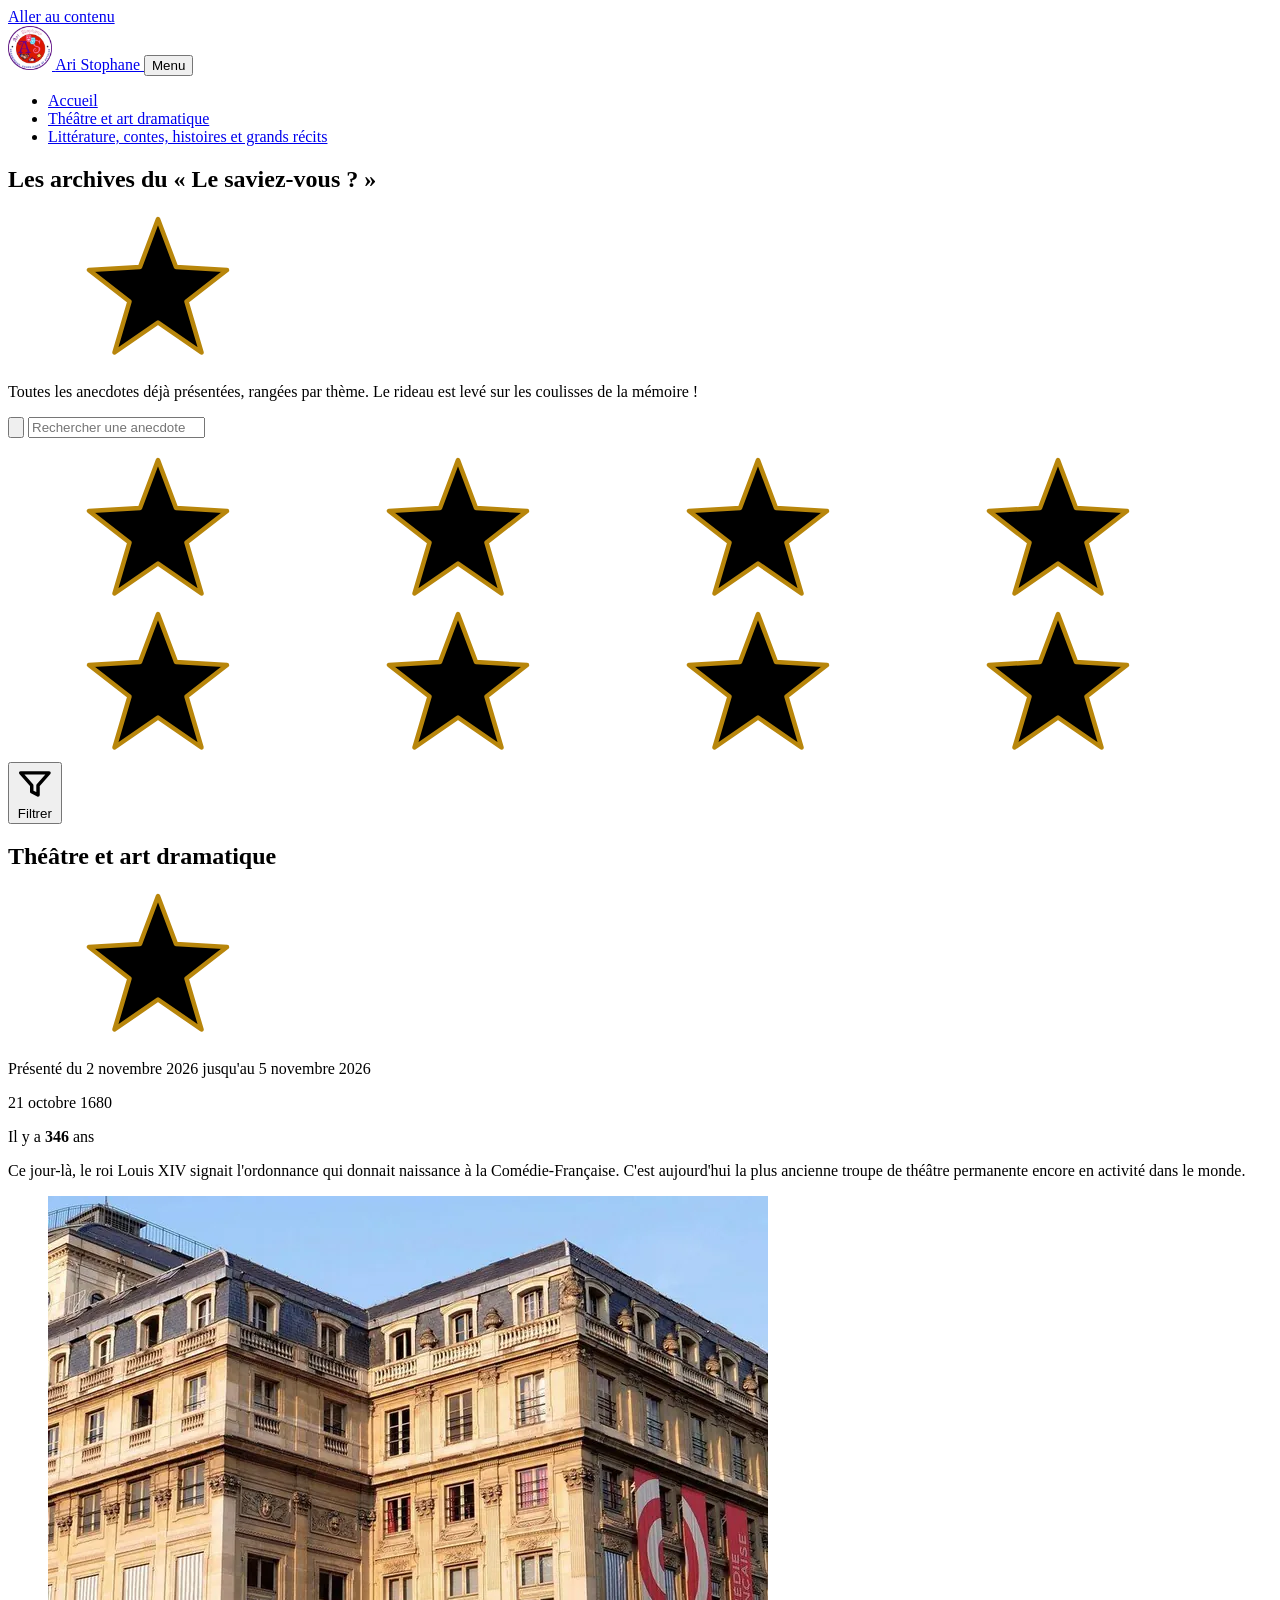
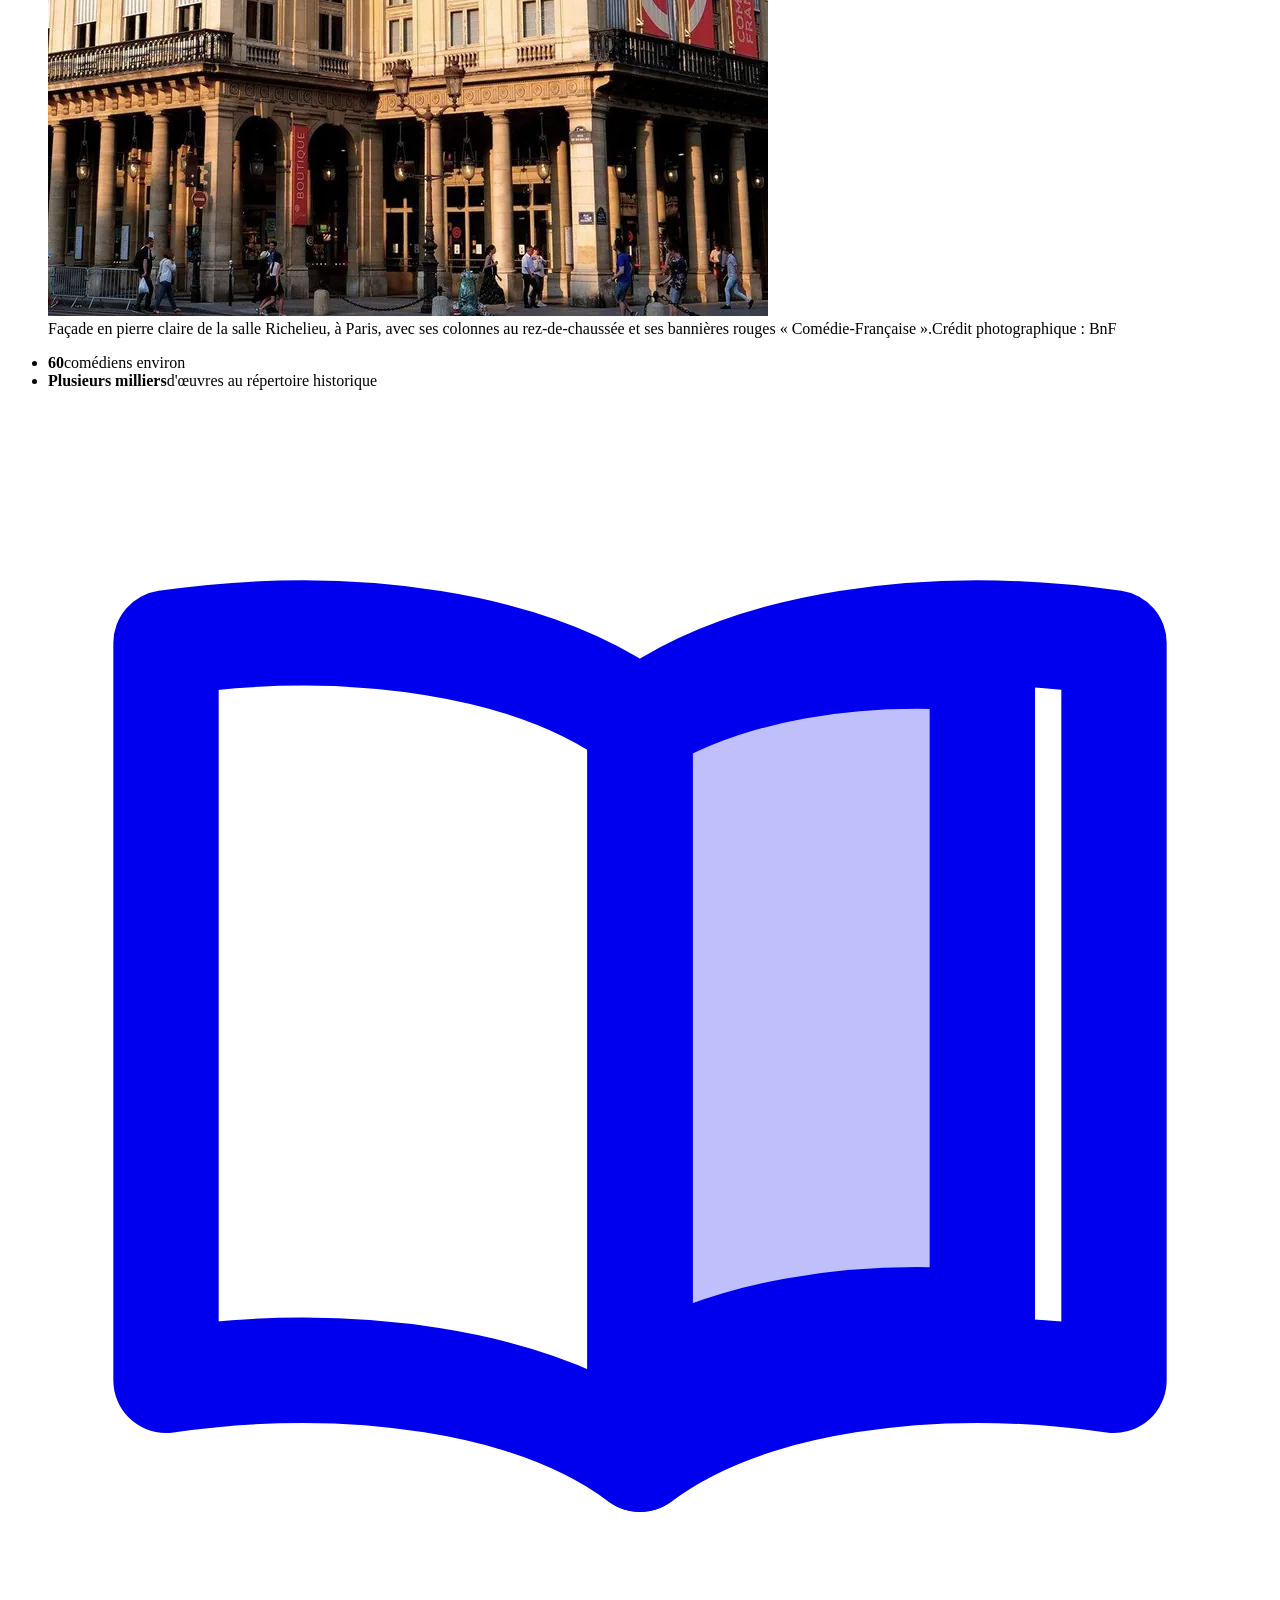
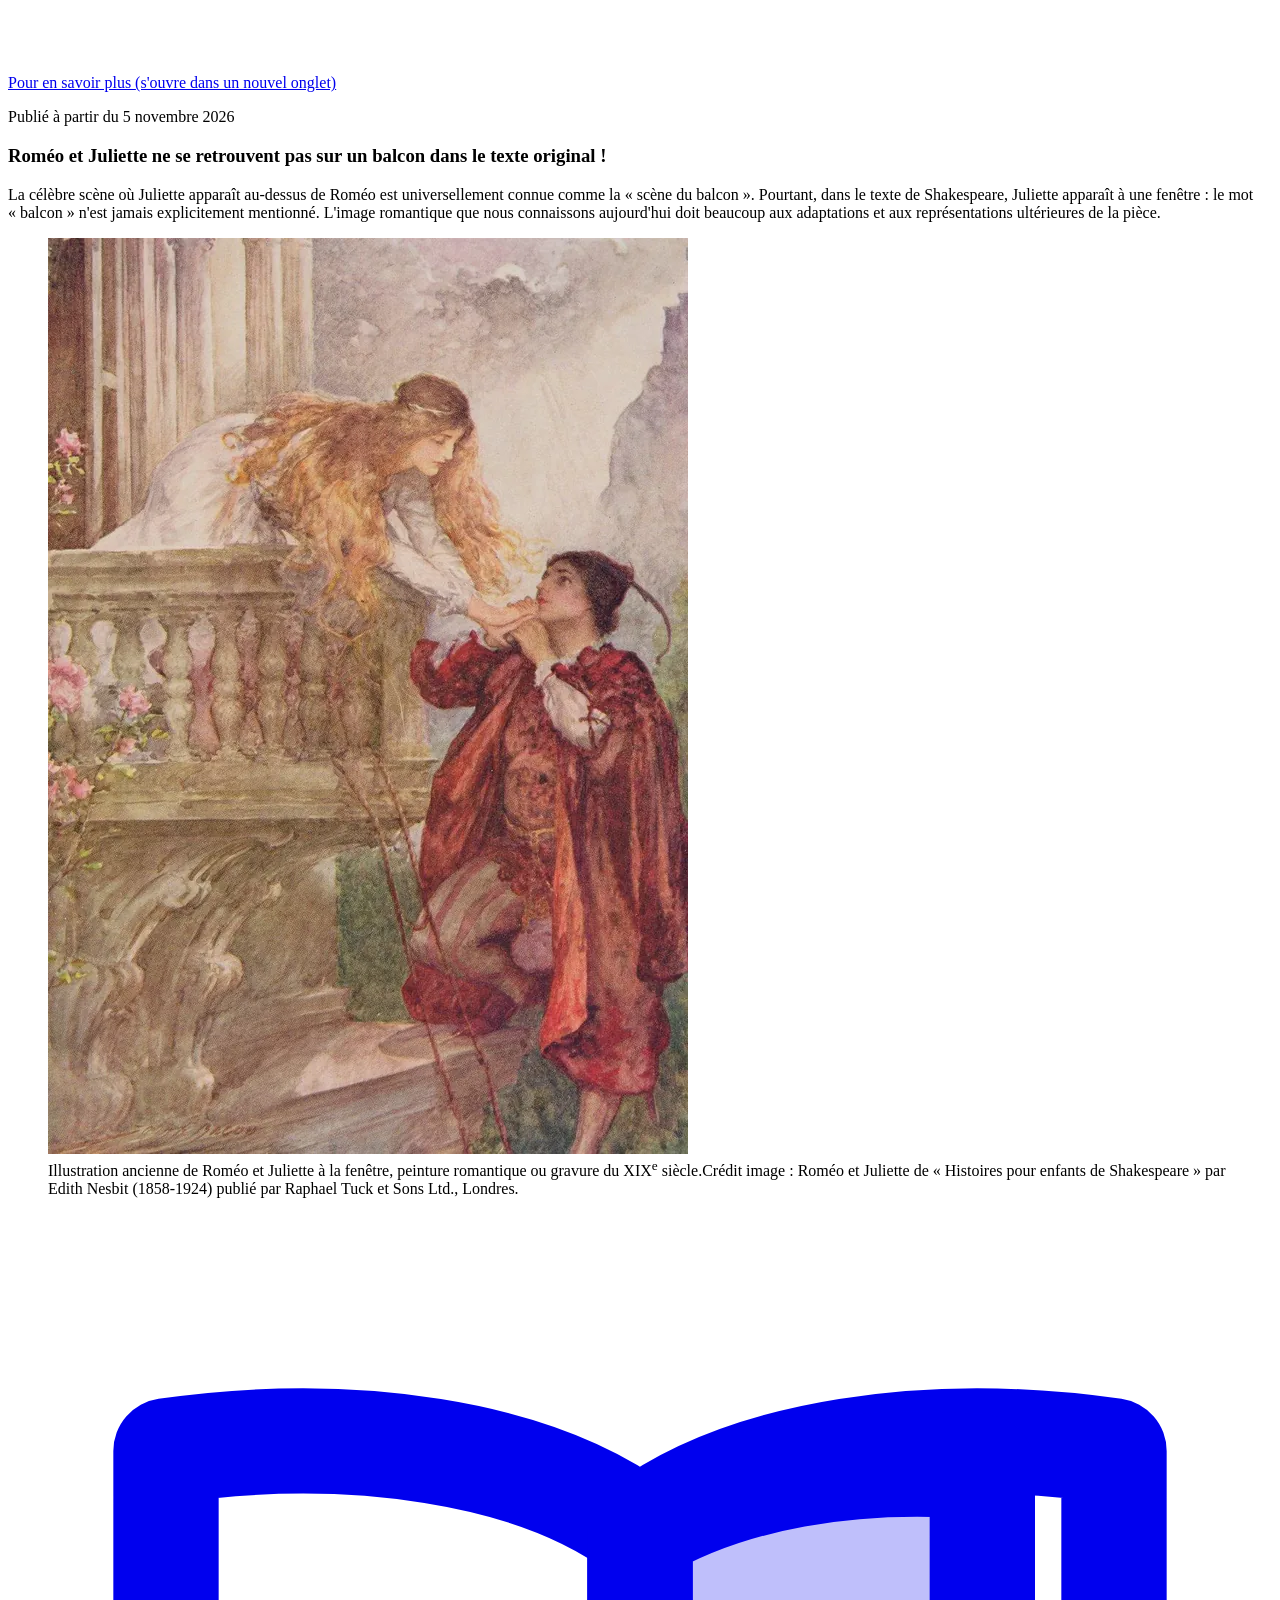
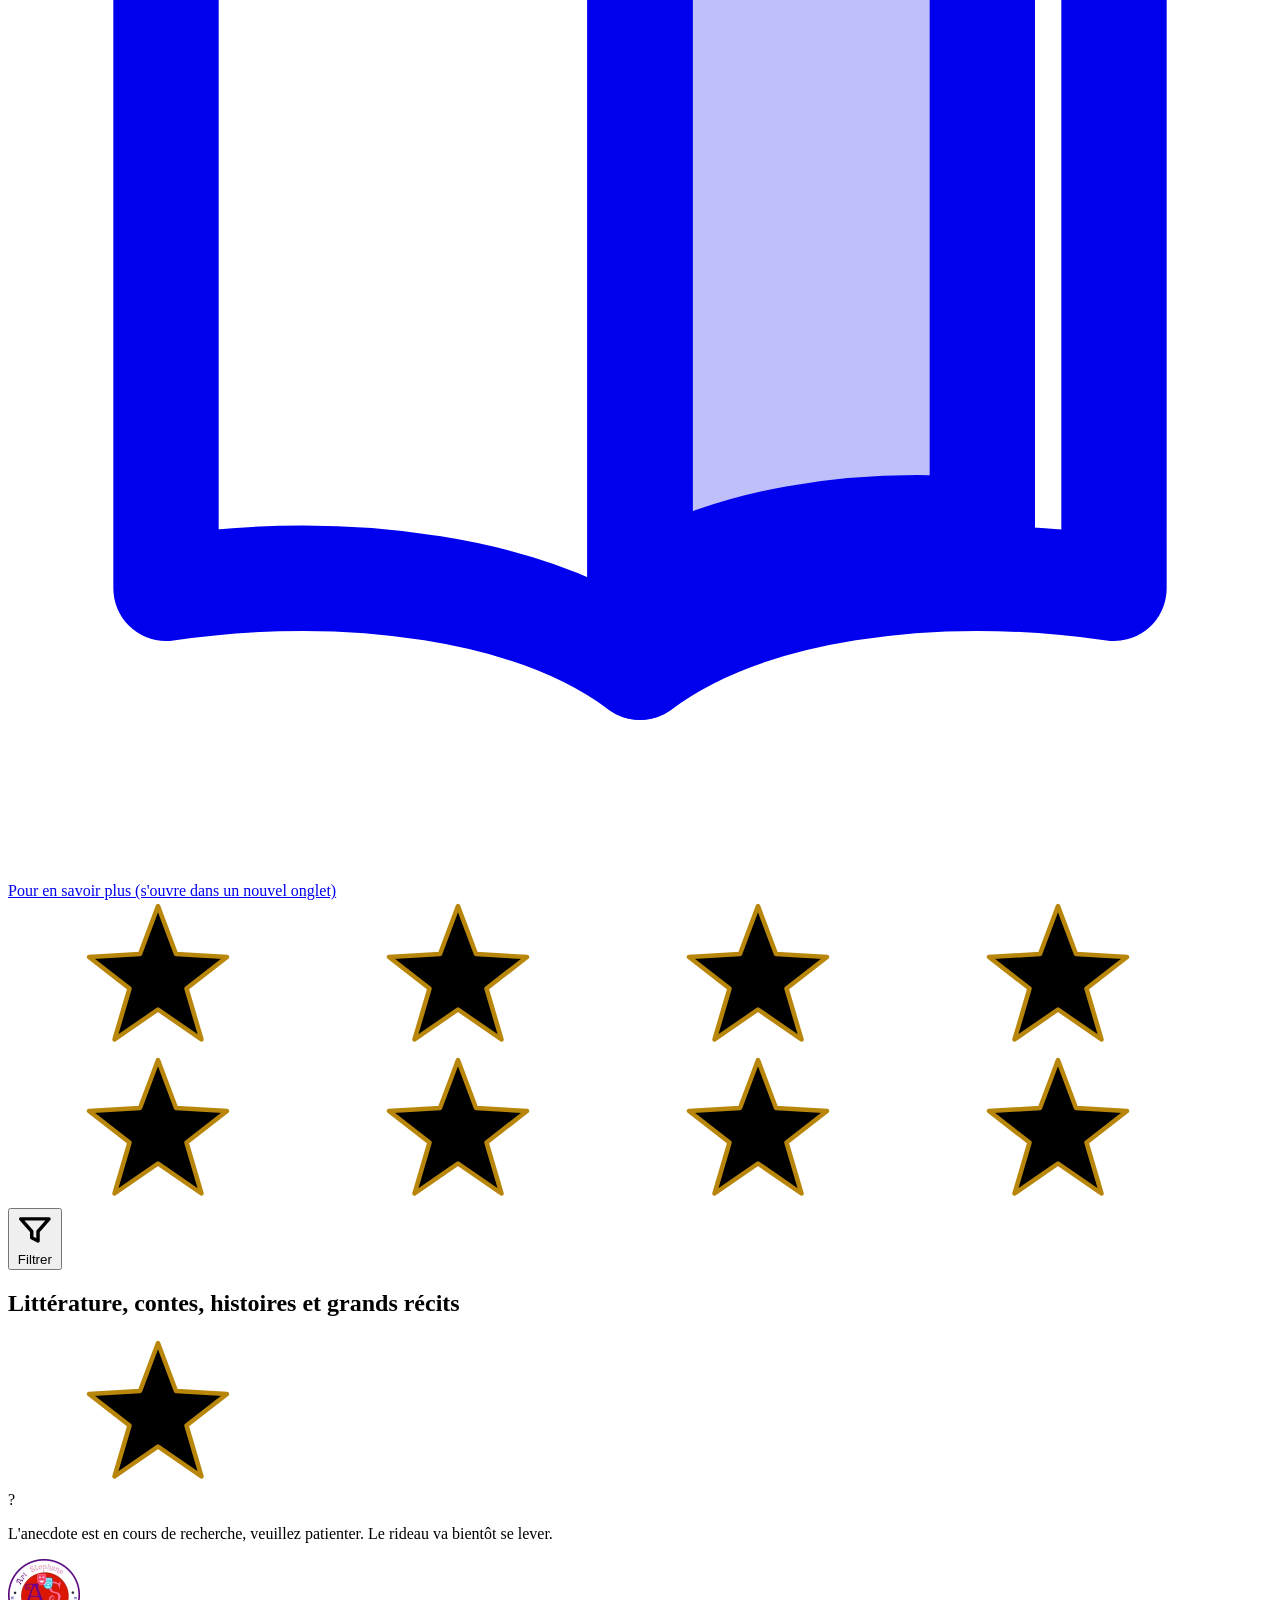
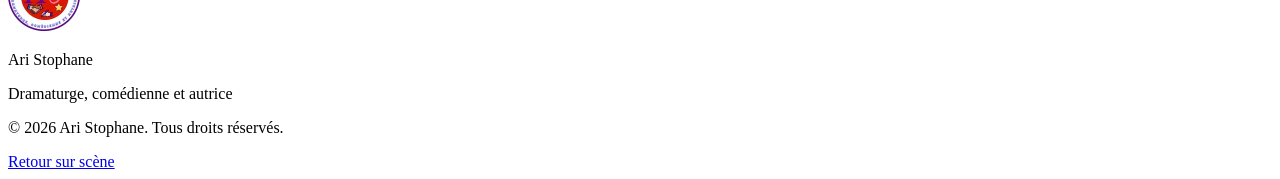
==== commit dd41936d: "Add files via upload" ====
--- a/archive.html
+++ b/archive.html
@@ -10,9 +10,9 @@
   <link rel="preconnect" href="https://fonts.googleapis.com">
   <link rel="preconnect" href="https://fonts.gstatic.com" crossorigin>
   <link href="https://fonts.googleapis.com/css2?family=Lora:ital,wght@0,400;0,600;0,700;1,400&family=Rye&family=Alex+Brush&display=swap" rel="stylesheet">
-  <link rel="stylesheet" href="CSS/style.css?v=19">
-  <script src="JS/script.js?v=19" defer></script>
-  <script src="JS/archive.js?v=19" defer></script>
+  <link rel="stylesheet" href="style.css?v=19">
+  <script src="script.js?v=19" defer></script>
+  <script src="archive.js?v=19" defer></script>
   
 </head>
 <body class="page-archive">
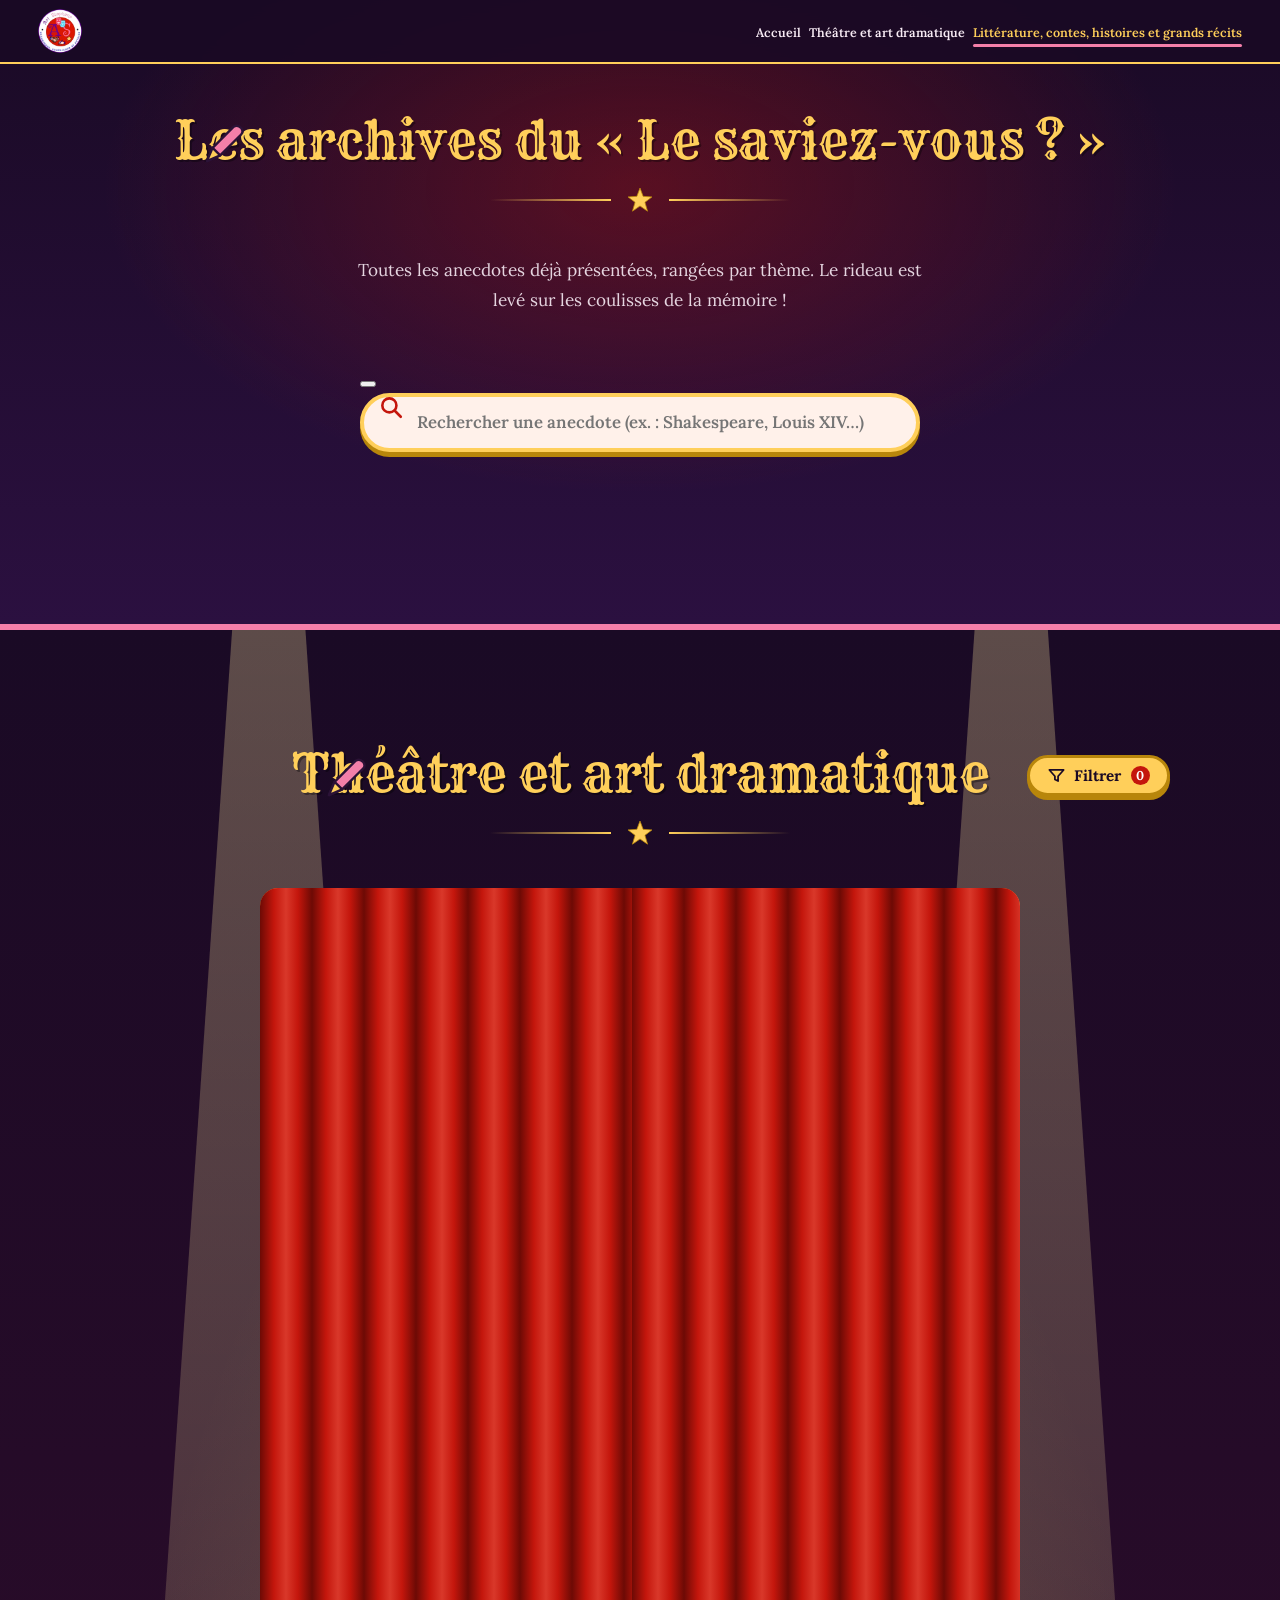
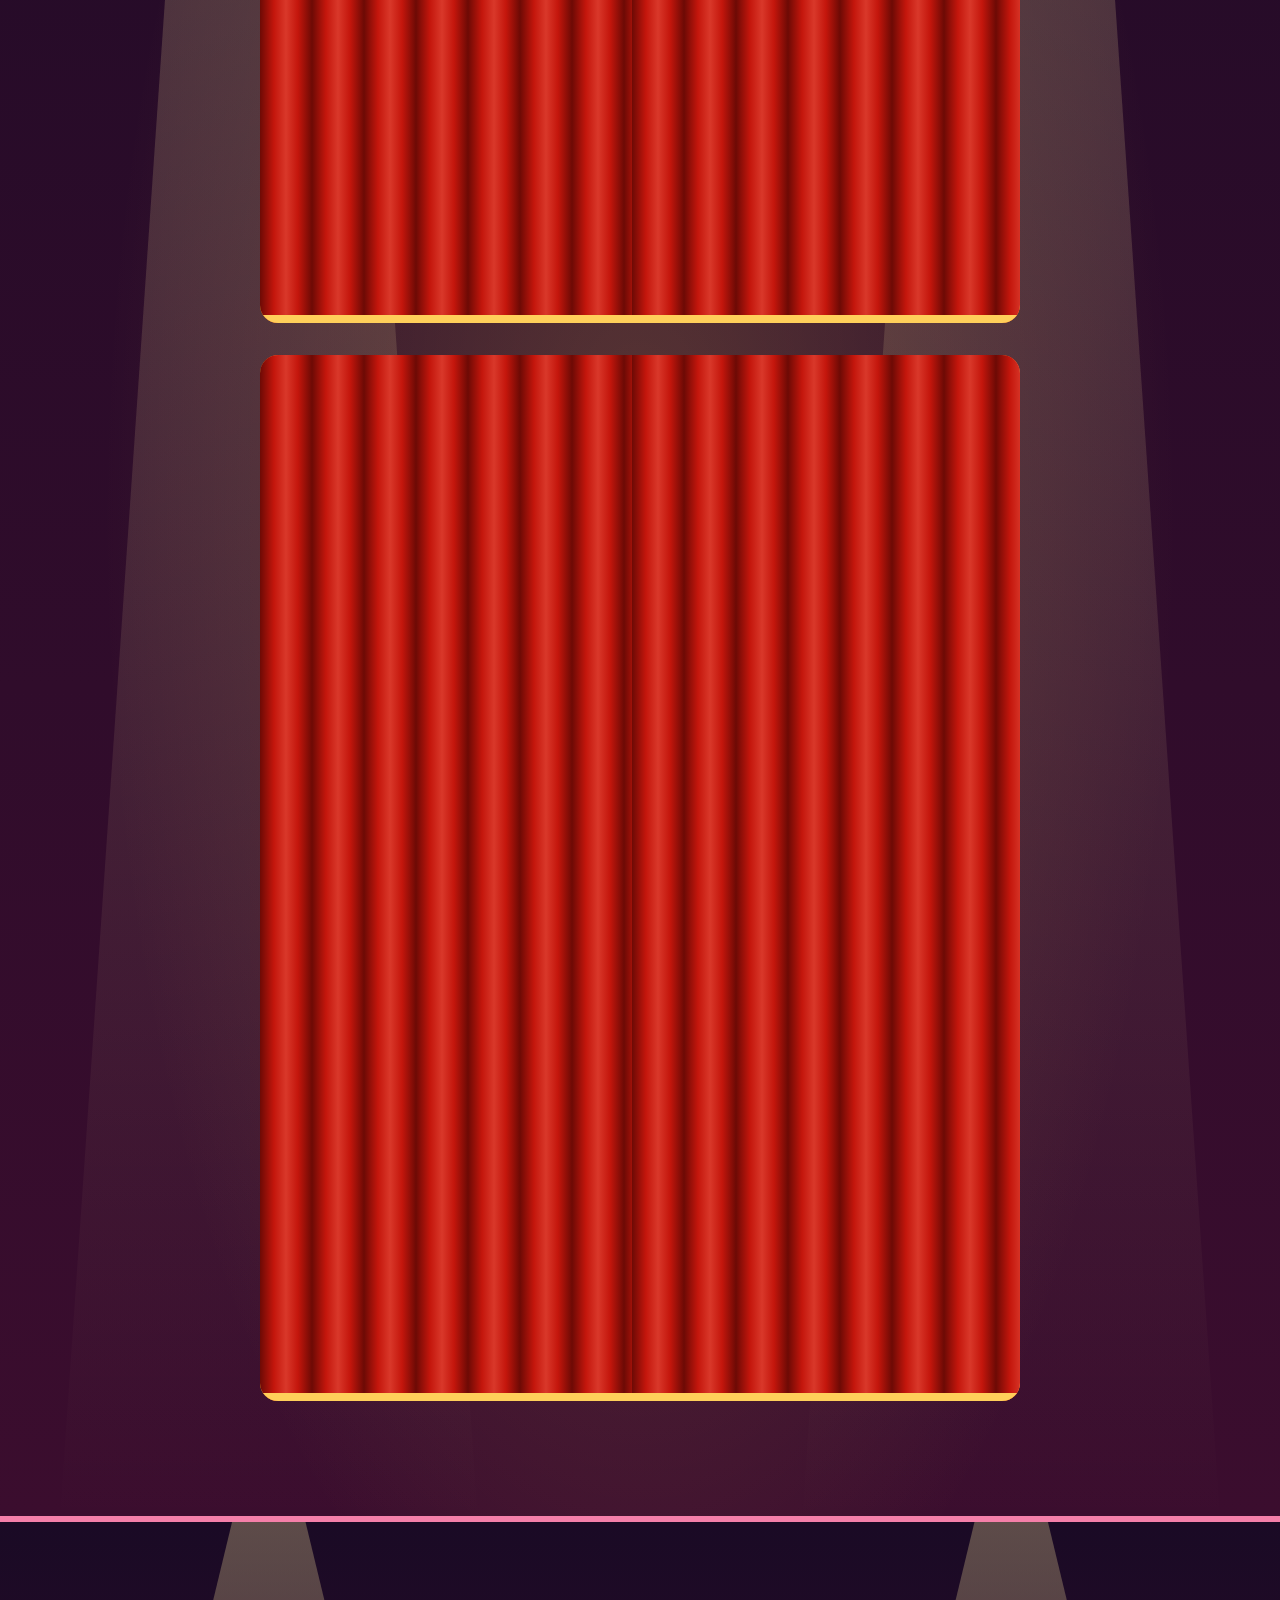
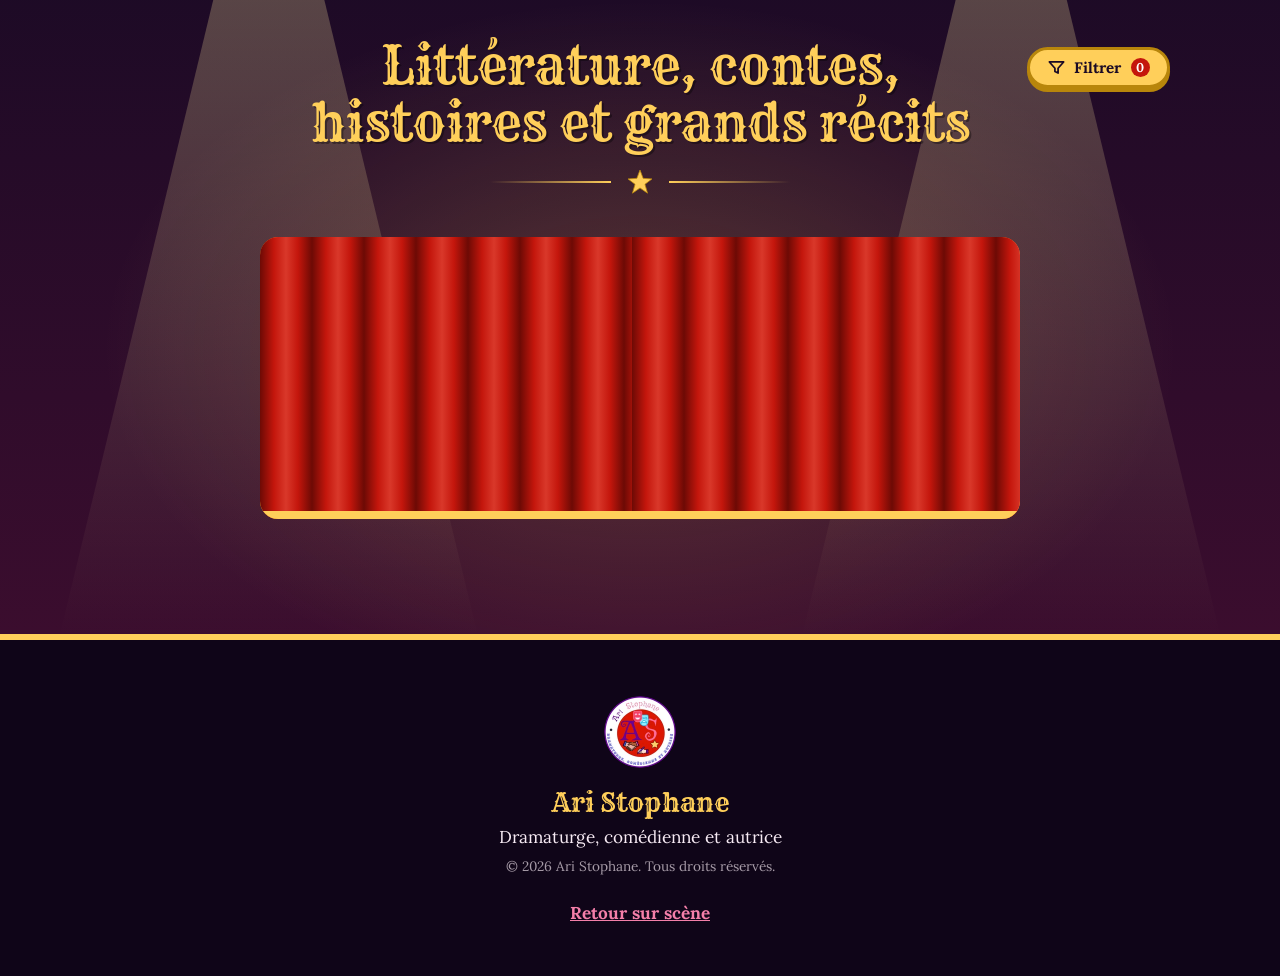
==== commit fe697ee1: "Update archive.html" ====
--- a/archive.html
+++ b/archive.html
@@ -10,9 +10,9 @@
   <link rel="preconnect" href="https://fonts.googleapis.com">
   <link rel="preconnect" href="https://fonts.gstatic.com" crossorigin>
   <link href="https://fonts.googleapis.com/css2?family=Lora:ital,wght@0,400;0,600;0,700;1,400&family=Rye&family=Alex+Brush&display=swap" rel="stylesheet">
-  <link rel="stylesheet" href="style.css?v=19">
-  <script src="script.js?v=19" defer></script>
-  <script src="archive.js?v=19" defer></script>
+  <link rel="stylesheet" href="CSS/style.css?v=19">
+  <script src="JS/script.js?v=19" defer></script>
+  <script src="JS/archive.js?v=19" defer></script>
   
 </head>
 <body class="page-archive">
--- a/CSS/style.css
+++ b/CSS/style.css
@@ -0,0 +1,1687 @@
+/* =====================================================
+   Ari Stophane : feuille de style
+   Palette tirée du logo : velours rouge, violet, rose, bleu, or
+   ===================================================== */
+
+:root {
+  --nuit: #1a0a25;
+  --nuit-2: #2b1040;
+  --velours: #c4160c;
+  --velours-fonce: #6d0a05;
+  --violet: #6a17a3;
+  --rose: #f47fa9;
+  --bleu: #8fe3ff;
+  --or: #ffcf5a;
+  --or-fonce: #b8860b;
+  --papier: #fff1ea;
+  --encre: #2b1236;
+  --texte-clair: #f7ebf4;
+
+  --titre: 'Rye', 'Georgia', serif;
+  --texte: 'Lora', 'Georgia', serif;
+  --calligraphie: 'Alex Brush', 'Lora', cursive;
+  --hauteur-nav: 64px;
+}
+
+*, *::before, *::after { box-sizing: border-box; }
+
+html { scroll-behavior: smooth; scroll-padding-top: calc(var(--hauteur-nav) + 8px); }
+html.lecture { overflow: hidden; }
+
+body {
+  margin: 0;
+  background: var(--nuit);
+  color: var(--texte-clair);
+  font-family: var(--texte);
+  font-size: 1.075rem;
+  line-height: 1.75;
+  -webkit-font-smoothing: antialiased;
+}
+
+img { max-width: 100%; height: auto; }
+h1, h2, h3 { font-weight: 400; margin: 0; }
+p { margin: 0 0 1.1em; }
+ul, ol { margin: 0; padding: 0; list-style: none; }
+
+:focus-visible { outline: 3px solid var(--bleu); outline-offset: 3px; border-radius: 4px; }
+
+.sr-only {
+  position: absolute; width: 1px; height: 1px; margin: -1px; padding: 0;
+  overflow: hidden; clip: rect(0 0 0 0); white-space: nowrap; border: 0;
+}
+
+.lien-evitement {
+  position: fixed; left: 1rem; top: -4rem; z-index: 500;
+  background: var(--or); color: var(--nuit); padding: .6rem 1rem; border-radius: 6px;
+  font-weight: 700; text-decoration: none; transition: top .2s;
+}
+.lien-evitement:focus { top: 1rem; }
+
+/* ---------- Boutons ---------- */
+.bouton {
+  display: inline-flex; align-items: center; justify-content: center; gap: .6rem;
+  padding: .8rem 1.6rem;
+  font: 700 1rem/1.2 var(--texte);
+  color: var(--nuit); background: var(--or);
+  border: 2px solid var(--or); border-radius: 999px;
+  box-shadow: 0 4px 0 var(--or-fonce);
+  text-decoration: none; cursor: pointer;
+  transition: transform .15s, box-shadow .15s, background .2s, color .2s;
+}
+.bouton:hover { transform: translateY(-2px); box-shadow: 0 6px 0 var(--or-fonce); }
+.bouton:active { transform: translateY(3px); box-shadow: 0 1px 0 var(--or-fonce); }
+.bouton-contour { background: transparent; color: var(--or); box-shadow: none; }
+.bouton-contour:hover { background: var(--or); color: var(--nuit); box-shadow: none; }
+.bouton-encre { background: var(--encre); border-color: var(--encre); color: var(--or); box-shadow: 0 4px 0 #000; }
+.bouton-encre:hover { box-shadow: 0 6px 0 #000; }
+
+/* ---------- Navigation ---------- */
+.nav {
+  position: fixed; inset: 0 0 auto 0; z-index: 100;
+  height: var(--hauteur-nav);
+  display: flex; align-items: center; justify-content: space-between;
+  padding: 0 clamp(1rem, 3vw, 2.5rem);
+  background: rgba(26, 10, 37, .88);
+  -webkit-backdrop-filter: blur(10px); backdrop-filter: blur(10px);
+  border-bottom: 2px solid var(--or);
+}
+.marque { display: flex; align-items: center; gap: .7rem; color: var(--or); text-decoration: none; font: 400 1.25rem var(--titre); }
+.marque img { border-radius: 50%; transition: transform .6s cubic-bezier(.3, 1.6, .5, 1); }
+.marque:hover img { transform: rotate(360deg) scale(1.08); }
+
+.nav ul { display: flex; gap: clamp(.8rem, 2vw, 1.8rem); }
+.nav a { color: var(--texte-clair); text-decoration: none; font-weight: 600; font-size: .98rem; position: relative; padding: .3rem 0; }
+.nav ul a::after {
+  content: ""; position: absolute; left: 0; right: 0; bottom: -2px; height: 3px; border-radius: 3px;
+  background: var(--rose); transform: scaleX(0); transform-origin: left; transition: transform .3s;
+}
+.nav ul a:hover::after, .nav ul a.actif::after { transform: scaleX(1); }
+.nav ul a.actif { color: var(--or); }
+
+.menu-bouton {
+  display: none; font: 700 .95rem var(--texte); color: var(--or);
+  background: transparent; border: 2px solid var(--or); border-radius: 999px; padding: .4rem 1rem; cursor: pointer;
+}
+
+/* =====================================================
+   SCÈNE D'ACCUEIL
+   ===================================================== */
+.scene {
+  position: relative; isolation: isolate; overflow: hidden;
+  min-height: 100vh; min-height: 100svh;
+  display: grid; place-items: center;
+  padding: calc(var(--hauteur-nav) + 96px) 1.25rem clamp(150px, 22vh, 210px);
+  background: var(--nuit);
+  --mx: 50%; --my: 42%;
+}
+
+/* Projecteur : cône lumineux qui suit la souris (voir script.js) */
+.projecteur {
+  position: absolute; inset: 0; z-index: 1; pointer-events: none;
+  background:
+    radial-gradient(circle 340px at var(--mx) var(--my), rgba(255, 233, 180, .30), rgba(255, 233, 180, .10) 55%, transparent 100%),
+    radial-gradient(circle 620px at var(--mx) var(--my), transparent 0, rgba(10, 3, 16, .55) 100%);
+}
+.lumiere {
+  position: absolute; inset: 0; z-index: 4; pointer-events: none; mix-blend-mode: soft-light;
+  background: radial-gradient(circle 260px at var(--mx) var(--my), rgba(255, 240, 200, .55), transparent 100%);
+}
+
+.fond-scene {
+  position: absolute; inset: 0; z-index: 0;
+  background:
+    repeating-linear-gradient(90deg, rgba(255, 255, 255, .035) 0 34px, transparent 34px 68px),
+    linear-gradient(180deg, #120620 0%, #2b1040 52%, #3d1758 66%, #1a0a25 100%);
+}
+/* Plancher de scène en perspective : les lames convergent vers le fond */
+.plancher { position: absolute; left: 0; right: 0; bottom: 0; height: 40%; z-index: 0; overflow: hidden; perspective: 520px; perspective-origin: 50% 0; }
+.plancher-planches {
+  position: absolute; left: -70%; right: -70%; top: 0; bottom: -60%;
+  transform-origin: 50% 0; transform: rotateX(60deg);
+  background:
+    repeating-linear-gradient(0deg, rgba(0, 0, 0, .28) 0 2px, transparent 2px 170px),
+    repeating-linear-gradient(90deg, #6a3c28 0 90px, #4d2a1c 90px 94px, #7a4630 94px 184px, #4d2a1c 184px 188px);
+}
+.plancher::after { content: ""; position: absolute; inset: 0; background: linear-gradient(to bottom, #1a0a25 0%, rgba(26, 10, 37, .55) 35%, rgba(26, 10, 37, .05) 100%); }
+.flaque { position: absolute; inset: 0; z-index: 1; background: radial-gradient(ellipse 34% 62% at 50% 34%, rgba(255, 226, 160, .5), transparent 72%); mix-blend-mode: screen; }
+
+/* Projecteurs suspendus, avec leurs faisceaux qui balayent la scène */
+.faisceau {
+  position: absolute; top: 120px; width: 46%; height: 78%; z-index: 2; pointer-events: none;
+  background: linear-gradient(to bottom, rgba(255, 236, 190, .42), rgba(255, 236, 190, .09) 70%, transparent);
+  clip-path: polygon(46% 0, 54% 0, 100% 100%, 0 100%); mix-blend-mode: screen; filter: blur(5px);
+  transform-origin: 50% 0; animation: balaye 9s ease-in-out infinite alternate;
+}
+.faisceau-g { left: 2%; --r: -17deg; }
+.faisceau-d { right: 2%; --r: 17deg; animation-duration: 11s; animation-direction: alternate-reverse; }
+@keyframes balaye { from { transform: rotate(calc(var(--r) - 3.5deg)); } to { transform: rotate(calc(var(--r) + 3.5deg)); } }
+.lampe { position: absolute; top: 106px; z-index: 3; width: 54px; height: 28px; transform: translateX(-50%); border-radius: 8px 8px 14px 14px; background: linear-gradient(#3b1a52, #1a0a25); border: 2px solid var(--or); box-shadow: 0 0 22px 6px rgba(255, 236, 190, .55); }
+.lampe::after { content: ""; position: absolute; left: 8px; right: 8px; bottom: -3px; height: 8px; border-radius: 50%; background: #fff3c4; }
+.lampe-g { left: 27%; }
+.lampe-d { left: 73%; }
+
+/* Poussière dans la lumière (générée par script.js) */
+.poussiere { position: absolute; inset: 0; z-index: 2; pointer-events: none; overflow: hidden; }
+.poussiere span { position: absolute; border-radius: 50%; background: #fff3c4; opacity: 0; animation: poussiere 12s ease-in-out infinite; }
+@keyframes poussiere { 0% { opacity: 0; transform: translate(0, 20px); } 30%, 70% { opacity: .75; } 100% { opacity: 0; transform: translate(var(--dx, 14px), -60px); } }
+
+.ombre-sol { position: absolute; left: 50%; bottom: 26%; z-index: 1; width: min(38vw, 300px); height: 26px; transform: translateX(-50%); background: radial-gradient(ellipse, rgba(0, 0, 0, .6), transparent 70%); animation: ombre-balance 7s 3.4s ease-in-out infinite alternate; }
+@keyframes ombre-balance { from { transform: translateX(-62%); } to { transform: translateX(-38%); } }
+
+/* Rampe de lumière : les ampoules s'allument comme une guirlande */
+.rampe { position: absolute; left: 0; right: 0; bottom: clamp(62px, 10vh, 92px); z-index: 6; height: 16px; display: flex; justify-content: space-around; align-items: center; }
+.rampe::before { content: ""; position: absolute; left: 0; right: 0; bottom: -10px; height: 12px; background: linear-gradient(#6a3c28, #2a140c); border-top: 3px solid var(--or); }
+.rampe::after { content: ""; position: absolute; left: 0; right: 0; bottom: 6px; height: 90px; pointer-events: none; background: linear-gradient(to top, rgba(255, 207, 90, .26), transparent); }
+.rampe span {
+  position: relative; z-index: 1; width: 13px; height: 13px; border-radius: 50%;
+  background: radial-gradient(circle at 40% 35%, #fffbe6, #ffcf5a 60%, #c2571a);
+  box-shadow: 0 0 12px 4px rgba(255, 207, 90, .7);
+  animation: chenille 1.8s ease-in-out infinite; animation-delay: calc(var(--i) * -.11s);
+}
+@keyframes chenille { 0%, 100% { opacity: .5; box-shadow: 0 0 6px 2px rgba(255, 207, 90, .4); } 50% { opacity: 1; box-shadow: 0 0 16px 6px rgba(255, 207, 90, .85); } }
+.joue .rampe { animation: allume .9s 2.6s backwards; }
+.joue .faisceau, .joue .lampe { animation-name: allume-faisceau, balaye; animation-duration: 1.4s, 9s; animation-delay: 2.5s, 0s; animation-iteration-count: 1, infinite; animation-fill-mode: backwards, none; animation-direction: normal, alternate; }
+.joue .faisceau-d { animation-duration: 1.4s, 11s; animation-direction: normal, alternate-reverse; }
+.joue .lampe { animation-name: allume-faisceau; animation-duration: 1.4s; animation-delay: 2.5s; animation-iteration-count: 1; animation-direction: normal; }
+@keyframes allume { from { opacity: 0; } to { opacity: 1; } }
+@keyframes allume-faisceau { from { opacity: 0; } to { opacity: 1; } }
+
+/* Le public, vu de dos, au premier plan */
+.public { position: absolute; left: 0; right: 0; bottom: 0; z-index: 8; height: clamp(70px, 12vh, 118px); pointer-events: none; }
+.public svg { display: block; width: 100%; height: 100%; }
+.tete { transform-box: fill-box; transform-origin: 50% 100%; animation: hoche 7s ease-in-out infinite; }
+.tete-1 { animation-delay: -1.2s; animation-duration: 8s; }
+.tete-2 { animation-delay: -3s; }
+.tete-3 { animation-delay: -4.6s; animation-duration: 9s; }
+.tete-4 { animation-delay: -2.2s; animation-duration: 6.5s; }
+.tete-5 { animation-delay: -5.5s; }
+@keyframes hoche { 0%, 82%, 100% { transform: none; } 88% { transform: translateY(3px) rotate(3deg); } 94% { transform: translateY(-1px) rotate(-2deg); } }
+
+
+.scene-centre { position: relative; z-index: 3; text-align: center; display: flex; flex-direction: column; align-items: center; }
+
+.logo-suspendu { position: relative; width: min(52vw, 260px); transform-origin: 50% -70vh; animation: balance-scene 7s 3.4s ease-in-out infinite alternate; }
+.logo-hero {
+  display: block; width: 100%; height: auto; border-radius: 50%;
+  box-shadow: 0 0 0 5px rgba(255, 207, 90, .35), 0 0 70px 10px rgba(196, 22, 12, .55), 0 24px 60px rgba(0, 0, 0, .5);
+}
+.corde { position: absolute; bottom: 89%; width: 3px; height: 110vh; background: linear-gradient(#7a5410, #ffcf5a); box-shadow: 0 0 4px rgba(0, 0, 0, .5); }
+.corde-g { left: 19%; }
+.corde-d { left: 81%; }
+@keyframes balance-scene { from { transform: rotate(-1.6deg); } to { transform: rotate(1.6deg); } }
+
+.scene h1 {
+  margin-top: 1.6rem;
+  font: 400 clamp(2.3rem, 7vw, 4.4rem)/1.05 var(--titre);
+  color: var(--rose);
+  text-shadow: 3px 3px 0 var(--violet), 0 0 30px rgba(244, 127, 169, .45);
+}
+.tagline { margin: .8rem 0 1.8rem; font-size: clamp(1.05rem, 2.6vw, 1.4rem); font-style: italic; color: var(--bleu); min-height: 1.8em; }
+.tagline span::after { content: ""; display: inline-block; width: 2px; height: 1.1em; margin-left: 3px; vertical-align: -.15em; background: var(--or); animation: curseur 1s steps(1) infinite; }
+.actions { display: flex; flex-wrap: wrap; justify-content: center; gap: 1rem; }
+
+/* Masques flottants (comédie / tragédie) */
+.masque-ext { position: absolute; z-index: 3; will-change: transform; }
+.masque-g { left: clamp(6%, 14vw, 20%); top: 22%; }
+.masque-d { right: clamp(6%, 14vw, 20%); top: 30%; }
+.masque { display: block; width: clamp(64px, 11vw, 120px); height: auto; aspect-ratio: 100 / 120; filter: drop-shadow(0 10px 14px rgba(0, 0, 0, .5)); }
+.masque-comedie { color: #ff5f87; --trait: #fff; }
+.masque-tragedie { color: var(--bleu); --trait: #1d5f8a; }
+.scene .masque { animation: flotte 5.5s ease-in-out infinite; }
+.scene .masque-tragedie { animation-duration: 6.5s; animation-delay: -2s; }
+
+/* Rideaux de velours */
+.rideau {
+  position: absolute; top: 0; bottom: 0; width: 52%; z-index: 5;
+  background:
+    linear-gradient(to bottom, transparent 55%, rgba(0, 0, 0, .35)),
+    repeating-linear-gradient(90deg, #5a0704 0, #b3130a 14px, #e2402f 26px, #b3130a 38px, #5a0704 54px);
+}
+.rideau-g { left: 0; border-right: 7px solid var(--or); box-shadow: 10px 0 30px rgba(0, 0, 0, .55); border-radius: 0 0 40px 0; }
+.rideau-d { right: 0; border-left: 7px solid var(--or); box-shadow: -10px 0 30px rgba(0, 0, 0, .55); border-radius: 0 0 0 40px; }
+
+.valance {
+  position: absolute; left: 0; right: 0; top: var(--hauteur-nav); height: 40px; z-index: 6;
+  background: repeating-linear-gradient(90deg, #7a0b06 0, #c4160c 20px, #7a0b06 40px);
+  border-bottom: 4px solid var(--or);
+}
+.valance::after {
+  content: ""; position: absolute; left: 0; right: 0; top: 100%; height: 22px;
+  background:
+    radial-gradient(circle at 30px 0, #a8110a 29px, var(--or) 29px, var(--or) 32px, transparent 32px) 0 0 / 60px 22px repeat-x;
+  filter: drop-shadow(0 6px 6px rgba(0, 0, 0, .4));
+}
+
+.rejouer {
+  position: absolute; left: 50%; bottom: .7rem; z-index: 9; transform: translateX(-50%);
+  font: 600 .85rem var(--texte); color: var(--texte-clair);
+  background: rgba(26, 10, 37, .7); border: 1px solid rgba(255, 207, 90, .6); border-radius: 999px;
+  padding: .4rem 1rem; cursor: pointer; white-space: nowrap; transition: background .2s, color .2s;
+}
+.rejouer:hover { background: var(--or); color: var(--nuit); }
+
+/* Séquence d'ouverture (rejouable en retirant/ajoutant .joue) */
+.joue .rideau-g { animation: rideau-g 2.6s .6s cubic-bezier(.65, 0, .25, 1) both; }
+.joue .rideau-d { animation: rideau-d 2.6s .6s cubic-bezier(.65, 0, .25, 1) both; }
+.joue .logo-hero { animation: entree-logo 1.4s 2.2s cubic-bezier(.3, 1.4, .5, 1) both; }
+.joue .entre { animation: monte .9s both; }
+.joue .d1 { animation-delay: 2.5s; }
+.joue .d2 { animation-delay: 2.7s; }
+.joue .d3 { animation-delay: 2.9s; }
+.joue .d4 { animation-delay: 3.1s; }
+.joue .d5 { animation-delay: 3.4s; }
+.joue .masque.entre { animation: monte .9s both, flotte 5.5s 3.5s ease-in-out infinite; }
+.joue .masque-tragedie.entre { animation: monte .9s both, flotte 6.5s 3.5s ease-in-out infinite; }
+.joue .masque.d1 { animation-delay: 2.5s, 3.5s; }
+.joue .masque.d2 { animation-delay: 2.7s, 3.5s; }
+
+@keyframes rideau-g { from { transform: translateX(0); } to { transform: translateX(-84%); } }
+@keyframes rideau-d { from { transform: translateX(0); } to { transform: translateX(84%); } }
+@keyframes entree-logo { from { opacity: 0; transform: scale(.35) rotate(-14deg); } to { opacity: 1; transform: none; } }
+@keyframes monte { from { opacity: 0; transform: translateY(22px); } to { opacity: 1; transform: none; } }
+@keyframes flotte { 0%, 100% { transform: translateY(0) rotate(-6deg); } 50% { transform: translateY(-16px) rotate(5deg); } }
+@keyframes curseur { 50% { opacity: 0; } }
+
+/* =====================================================
+   ACTES (sections)
+   ===================================================== */
+.acte { position: relative; padding: clamp(4.5rem, 9vw, 7.5rem) 1.25rem; }
+.acte-contenu { max-width: 1080px; margin: 0 auto; }
+
+.titre-acte {
+  position: relative;
+  font: 400 clamp(2rem, 5vw, 3.2rem)/1.12 var(--titre);
+  color: var(--or); text-align: center; text-wrap: balance;
+  text-shadow: 2px 2px 0 rgba(0, 0, 0, .35);
+}
+.titre-gauche { text-align: left; }
+.sous-titre-acte { text-align: center; max-width: 52ch; margin: 0 auto 3rem; opacity: .9; }
+
+.filet { display: flex; align-items: center; justify-content: center; gap: 1rem; max-width: 300px; margin: 1.1rem auto 2.6rem; color: var(--or); }
+.filet::before, .filet::after { content: ""; flex: 1; height: 2px; background: linear-gradient(90deg, transparent, currentColor); }
+.filet::after { transform: scaleX(-1); }
+.filet svg { width: 26px; height: 26px; flex: none; }
+
+/* ---------- Présentation ---------- */
+.acte-presentation {
+  background:
+    radial-gradient(ellipse 60% 50% at 15% 0%, rgba(255, 207, 90, .12), transparent 70%),
+    linear-gradient(180deg, var(--nuit-2), var(--nuit));
+  border-top: 6px solid var(--or);
+}
+.presentation-grille { display: grid; grid-template-columns: 1.15fr 1fr; gap: clamp(2rem, 5vw, 4rem); align-items: start; }
+.accroche { font: 400 clamp(1.4rem, 3vw, 1.9rem)/1.3 var(--titre); color: var(--rose); margin-bottom: 1.2rem; }
+.presentation-texte p:not(.accroche) { max-width: 60ch; }
+
+.loges { display: grid; gap: 1.1rem; }
+.loge {
+  display: grid; grid-template-columns: 72px 1fr; gap: 1.1rem; align-items: center;
+  padding: 1rem 1.2rem; border: 2px solid rgba(255, 207, 90, .55); border-radius: 12px;
+  background: rgba(255, 255, 255, .04);
+  transition: transform .25s, border-color .25s, background .25s;
+}
+.loge:hover { transform: translateX(8px); border-color: var(--or); background: rgba(255, 207, 90, .08); }
+.loge h3 { font: 400 1.35rem var(--titre); color: var(--or); margin-bottom: .15rem; }
+.loge p { margin: 0; font-size: .98rem; line-height: 1.55; opacity: .92; }
+.loge-icone {
+  width: 72px; height: 72px; display: grid; place-items: center; border-radius: 50%;
+  background: var(--velours); border: 3px solid var(--or);
+  box-shadow: 0 0 0 4px rgba(255, 207, 90, .18);
+}
+.loge-icone svg { width: 40px; height: 40px; }
+.loge-masques { color: #ff5f87; --trait: #fff; background: var(--velours); }
+.loge-masques svg { height: 44px; }
+.loge-etoile { color: var(--or); background: var(--violet); }
+.loge-plume { background: var(--rose); }
+.loge:hover .loge-icone svg { animation: secoue .6s; }
+@keyframes secoue { 25% { transform: rotate(-14deg); } 75% { transform: rotate(14deg); } }
+
+/* ---------- Règle des trois unités : carnet à feuilleter ---------- */
+.regle-unites { margin-top: 3rem; text-align: center; }
+.regle-intro { font: 400 clamp(1.2rem, 2.6vw, 1.5rem) var(--texte); font-style: italic; color: var(--bleu); margin: 0 0 1.6rem; }
+
+.carnet-regle {
+  --bascule: .85s;
+  position: relative;
+  max-width: 480px;
+  margin: 0 auto;
+  transform: rotate(-1.2deg);
+}
+.carnet-regle::before,
+.carnet-regle::after {
+  content: ""; position: absolute; inset: 0;
+  background: var(--papier); border-radius: 10px;
+  box-shadow: 0 8px 16px rgba(0, 0, 0, .35);
+}
+.carnet-regle::before { transform: rotate(2.5deg) translateY(3px); z-index: -1; }
+.carnet-regle::after { transform: rotate(-1.6deg) translateY(1px); z-index: -1; }
+
+.carnet-pages {
+  position: relative;
+  height: 220px;
+  border-radius: 10px;
+  box-shadow: 0 10px 24px rgba(0, 0, 0, .45);
+  perspective: 1800px;
+}
+
+.carnet-page {
+  position: absolute; inset: 0;
+  display: flex; flex-direction: column; align-items: center; justify-content: center;
+  gap: .3rem;
+  padding: 1.5rem 2.2rem 1.5rem 3.2rem;
+  color: var(--encre);
+  border-radius: 10px;
+  background:
+    linear-gradient(90deg, transparent 42px, rgba(196, 22, 12, .35) 42px, rgba(196, 22, 12, .35) 44px, transparent 44px),
+    repeating-linear-gradient(rgba(43, 18, 54, 0) 0, rgba(43, 18, 54, 0) 37px, rgba(106, 23, 163, .16) 38px),
+    var(--papier);
+  box-shadow: inset 0 0 0 1px rgba(43, 18, 54, .12);
+  backface-visibility: hidden;
+  transform-origin: left center;
+  transform: rotateY(0deg);
+  transition: transform var(--bascule) cubic-bezier(.62, .04, .26, 1), box-shadow var(--bascule);
+  cursor: pointer;
+}
+.carnet-page:nth-child(1) { z-index: 3; }
+.carnet-page:nth-child(2) { z-index: 2; }
+.carnet-page:nth-child(3) { z-index: 1; }
+.carnet-page.tournee {
+  transform: rotateY(-172deg);
+  box-shadow: inset 0 0 0 1px rgba(43, 18, 54, .12), 30px 0 40px -20px rgba(0, 0, 0, .5);
+}
+
+.carnet-mot {
+  font-family: var(--calligraphie);
+  font-size: clamp(2.6rem, 8vw, 3.6rem);
+  line-height: 1;
+  color: var(--velours);
+  text-shadow: 1px 1px 0 rgba(43, 18, 54, .15);
+}
+.carnet-texte { margin: 0; max-width: 30ch; font-size: 1rem; font-style: italic; line-height: 1.5; }
+
+.carnet-controles { display: flex; align-items: center; justify-content: center; gap: 1rem; margin-top: 1.3rem; }
+.carnet-fleche {
+  display: grid; place-items: center; width: 40px; height: 40px; padding: 0;
+  border-radius: 50%; border: 2px solid var(--or); background: transparent; color: var(--or);
+  cursor: pointer; transition: background .2s, color .2s, transform .2s;
+}
+.carnet-fleche svg { width: 18px; height: 18px; }
+.carnet-fleche:hover { background: var(--or); color: var(--nuit); transform: scale(1.08); }
+.carnet-puces { display: flex; gap: .5rem; }
+.carnet-puce {
+  width: 10px; height: 10px; padding: 0; border-radius: 50%; border: 2px solid var(--or);
+  background: transparent; cursor: pointer; transition: background .2s, transform .2s;
+}
+.carnet-puce.actif { background: var(--or); transform: scale(1.2); }
+
+@media (max-width: 560px) {
+  .carnet-pages { height: 260px; }
+  .carnet-page { padding: 1.3rem 1.4rem 1.3rem 2.4rem; }
+}
+@media (prefers-reduced-motion: reduce) {
+  .carnet-page { transition: opacity .25s; }
+  .carnet-page.tournee { transform: none; opacity: 0; pointer-events: none; }
+}
+
+/* ---------- Pièces : billets de théâtre ---------- */
+.acte-pieces {
+  color: var(--texte-clair);
+  background:
+    linear-gradient(180deg, rgba(0, 0, 0, .25), transparent 25%, transparent 75%, rgba(0, 0, 0, .35)),
+    repeating-linear-gradient(90deg, #5a0704 0, #b3130a 26px, #d9382a 48px, #b3130a 70px, #5a0704 96px);
+  border-top: 6px solid var(--or);
+}
+.acte-pieces .sous-titre-acte { color: #fff; }
+
+.billets { display: grid; grid-template-columns: repeat(auto-fit, minmax(min(100%, 380px), 1fr)); gap: 2.2rem 2rem; }
+.billet-cadre {
+  filter: drop-shadow(0 12px 12px rgba(0, 0, 0, .45));
+  transform: perspective(900px) rotateX(var(--rx, 0deg)) rotateY(var(--ry, 0deg));
+  transition: transform .25s ease-out;
+}
+.billet {
+  position: relative; overflow: hidden; height: 100%;
+  display: grid; grid-template-columns: 64px 1fr; min-height: 270px;
+  color: var(--encre);
+  background: linear-gradient(120deg, #ffe38f, #ffd15a 55%, #ffc43b);
+  border-radius: 14px;
+  -webkit-mask:
+    radial-gradient(circle 12px at 64px 0, #0000 97%, #000) top / 100% 52% no-repeat,
+    radial-gradient(circle 12px at 64px 100%, #0000 97%, #000) bottom / 100% 52% no-repeat;
+  mask:
+    radial-gradient(circle 12px at 64px 0, #0000 97%, #000) top / 100% 52% no-repeat,
+    radial-gradient(circle 12px at 64px 100%, #0000 97%, #000) bottom / 100% 52% no-repeat;
+}
+.billet::after {
+  content: ""; position: absolute; inset: 0; pointer-events: none;
+  background: linear-gradient(105deg, transparent 35%, rgba(255, 255, 255, .55) 50%, transparent 65%);
+  transform: translateX(-120%); transition: transform .9s;
+}
+.billet:hover::after { transform: translateX(120%); }
+
+.billet-souche { display: grid; place-items: center; border-right: 3px dashed rgba(43, 18, 54, .45); background: rgba(196, 22, 12, .14); }
+.billet-souche span { writing-mode: vertical-rl; transform: rotate(180deg); font: 400 1.05rem var(--titre); letter-spacing: .06em; color: var(--velours-fonce); white-space: nowrap; }
+.billet-corps { padding: 1.5rem 1.6rem 1.6rem; display: flex; flex-direction: column; align-items: flex-start; }
+.billet-corps h3 { font: 400 1.6rem/1.15 var(--titre); color: var(--violet); margin-bottom: .7rem; }
+.billet-corps p { font-size: .98rem; line-height: 1.6; }
+.billet-corps > .bouton { margin-top: auto; }
+.billet-actions { margin-top: auto; display: flex; flex-wrap: wrap; gap: .7rem; }
+.infos { display: flex; flex-wrap: wrap; gap: .4rem; margin-bottom: 1rem; }
+.infos li { font-size: .82rem; font-weight: 600; padding: .05rem .7rem; border: 1.5px solid rgba(43, 18, 54, .5); border-radius: 999px; }
+
+.billet-vide { grid-template-columns: 1fr; background: #ffe9a8; outline: 3px dashed rgba(43, 18, 54, .45); outline-offset: -12px; }
+.billet-vide .billet-corps { padding: 1.8rem 2rem; align-items: center; text-align: center; justify-content: center; }
+.billet-vide .billet-corps h3 { font-size: 1.35rem; }
+
+.ecriture { width: min(240px, 100%); height: auto; overflow: visible; margin-bottom: .8rem; filter: drop-shadow(0 5px 5px rgba(0, 0, 0, .25)); }
+.encre { animation: encre-vie 10s linear infinite; }
+.encre path { stroke-dasharray: 100 200; stroke-dashoffset: 100; }
+.ligne-1 { animation: trait-1 10s linear infinite; }
+.ligne-2 { animation: trait-2 10s linear infinite; }
+.ligne-3 { animation: trait-3 10s linear infinite; }
+.crayon { animation: crayon-va 10s linear infinite; }
+.crayon-tremble { animation: tremble .22s ease-in-out infinite alternate; }
+@keyframes trait-1 { 0%, 3% { stroke-dashoffset: 100; } 30%, 100% { stroke-dashoffset: 0; } }
+@keyframes trait-2 { 0%, 34% { stroke-dashoffset: 100; } 60%, 100% { stroke-dashoffset: 0; } }
+@keyframes trait-3 { 0%, 64% { stroke-dashoffset: 100; } 84%, 100% { stroke-dashoffset: 0; } }
+@keyframes encre-vie { 0%, 93% { opacity: 1; } 98%, 100% { opacity: 0; } }
+/* Le crayon suit l'encre : il écrit 3 lignes, puis se lève */
+@keyframes crayon-va {
+  0%, 3% { transform: translate(40px, 38px); opacity: 1; }
+  30% { transform: translate(193.0px, 38px); }
+  34% { transform: translate(40px, 60px); }
+  60% { transform: translate(183.0px, 60px); }
+  64% { transform: translate(40px, 82px); }
+  84% { transform: translate(133.5px, 82px); }
+  93% { transform: translate(133.5px, 82px); opacity: 1; }
+  98% { transform: translate(147.5px, 66px); opacity: 0; }
+  100% { transform: translate(40px, 38px); opacity: 0; }
+}
+@keyframes tremble { from { transform: translate(0, 0) rotate(-3deg); } to { transform: translate(.8px, -1.6px) rotate(2deg); } }
+
+/* ---------- Histoires : pages de livre ---------- */
+.acte-histoires {
+  background:
+    radial-gradient(ellipse 50% 40% at 85% 0%, rgba(244, 127, 169, .25), transparent 70%),
+    var(--papier);
+  color: var(--encre);
+  border-top: 6px solid var(--violet);
+}
+.acte-histoires .titre-acte { color: var(--violet); text-shadow: 2px 2px 0 rgba(244, 127, 169, .5); }
+.acte-histoires .filet { color: var(--violet); }
+.acte-histoires .filet svg { color: var(--rose); }
+
+.pages { display: grid; grid-template-columns: repeat(auto-fit, minmax(min(100%, 290px), 1fr)); gap: 2.2rem; }
+.page {
+  position: relative; display: flex; flex-direction: column; align-items: flex-start;
+  padding: 2.1rem 1.6rem 1.6rem 2.6rem;
+  background: linear-gradient(90deg, var(--violet) 0 12px, #fff 12px);
+  border-radius: 4px 12px 12px 4px;
+  box-shadow: 0 14px 28px rgba(106, 23, 163, .2), 0 2px 0 rgba(0, 0, 0, .05);
+  transition: transform .3s, box-shadow .3s;
+}
+.page::before { content: ""; position: absolute; top: 0; bottom: 0; left: 2rem; width: 3px; border-left: 1px solid rgba(196, 22, 12, .35); border-right: 1px solid rgba(196, 22, 12, .35); }
+.page::after {
+  content: ""; position: absolute; right: 0; bottom: 0; width: 0; height: 0; border-radius: 0 0 12px 0;
+  background: linear-gradient(135deg, #fff 45%, #e8d3e9 50%, #f6e6ef);
+  box-shadow: -4px -4px 8px rgba(0, 0, 0, .12);
+  transition: width .3s, height .3s;
+}
+.page:hover { transform: translateY(-6px); box-shadow: 0 22px 36px rgba(106, 23, 163, .28); }
+.page:hover::after { width: 38px; height: 38px; }
+
+.ruban { position: absolute; top: -5px; right: 26px; width: 24px; height: 70px; background: var(--velours); clip-path: polygon(0 0, 100% 0, 100% 100%, 50% 82%, 0 100%); transform-origin: top; transition: transform .4s; }
+.page:hover .ruban { transform: scaleY(1.12); }
+
+.page-genre { margin: 0 0 .3rem; font-size: .88rem; font-weight: 700; color: var(--velours); font-style: italic; }
+.page h3 { font: 400 1.5rem/1.2 var(--titre); color: var(--violet); margin-bottom: .3rem; padding-right: 1.8rem; }
+.page-meta { display: flex; flex-wrap: wrap; align-items: center; gap: .5rem .8rem; margin-bottom: 1rem; }
+.page-lecture { font-size: .85rem; opacity: .7; }
+.page-extrait { font-size: 1rem; line-height: 1.7; flex: 1; }
+.page-extrait::first-letter { font: 400 3.1rem/.8 var(--titre); float: left; margin: .15rem .3rem 0 0; color: var(--rose); text-shadow: 2px 2px 0 var(--violet); }
+.lien-lire {
+  font: 700 1rem var(--texte); color: var(--violet); background: none; border: 0; padding: .3rem 0; cursor: pointer;
+  border-bottom: 3px solid var(--rose); transition: color .2s, border-color .2s, letter-spacing .2s;
+}
+.lien-lire:hover { color: var(--velours); border-color: var(--velours); letter-spacing: .03em; }
+
+/* Carte « prochaine histoire » : un livre dont les pages se tournent */
+.page-vide {
+  flex-direction: column; align-items: center; justify-content: center; gap: 1.2rem; text-align: center;
+  padding: 2rem 1.6rem; background: rgba(255, 255, 255, .6);
+  border: 3px dashed rgba(106, 23, 163, .45); border-radius: 14px; box-shadow: none;
+}
+.page-vide::before, .page-vide::after { display: none; }
+.page-vide:hover { transform: none; box-shadow: none; }
+.page-vide .page-vide-texte { max-width: 44ch; }
+.page-vide h3 { padding-right: 0; margin-bottom: .6rem; }
+.page-vide p { font-size: 1rem; }
+.bouton-violet { background: var(--violet); border-color: var(--violet); color: #fff; box-shadow: 0 4px 0 #3d0f5f; }
+.bouton-violet:hover { box-shadow: 0 6px 0 #3d0f5f; }
+.livre { width: min(260px, 100%); height: auto; flex: none; overflow: visible; filter: drop-shadow(0 6px 6px rgba(43, 18, 54, .25)); }
+.feuille { transform-box: view-box; transform-origin: 110px 66px; animation: tourne 7s ease-in-out infinite; }
+@keyframes tourne {
+  0%, 10% { transform: scaleX(1) skewY(0deg); }
+  19% { transform: scaleX(0) skewY(-7deg); }
+  28% { transform: scaleX(-1) skewY(0deg); }
+  55% { transform: scaleX(-1) skewY(0deg); }
+  64% { transform: scaleX(0) skewY(7deg); }
+  73%, 100% { transform: scaleX(1) skewY(0deg); }
+}
+.etincelle { color: var(--rose); animation: etincelle 3.4s ease-out infinite; }
+.e2 { animation-delay: 1.1s; }
+.e3 { animation-delay: 2.2s; }
+@keyframes etincelle {
+  0% { opacity: 0; transform: translateY(24px) scale(.5); }
+  25% { opacity: 1; }
+  100% { opacity: 0; transform: translateY(-16px) scale(1.15); }
+}
+
+/* ---------- Avis ---------- */
+.acte-avis {
+  background:
+    radial-gradient(ellipse 50% 70% at 80% 40%, rgba(255, 207, 90, .16), transparent 70%),
+    var(--nuit);
+  border-top: 6px solid var(--or);
+  overflow: hidden;
+}
+.avis-grille { display: grid; grid-template-columns: 1.3fr 1fr; gap: 3rem; align-items: center; }
+.avis-texte p { max-width: 52ch; }
+.avis-texte .titre-acte { margin-bottom: 1.2rem; }
+.etoiles { display: flex; gap: .4rem; margin: 1.6rem 0 .3rem; }
+.etoile-btn { background: none; border: 0; padding: .1rem; cursor: pointer; color: var(--or); transition: transform .2s; }
+.etoile-btn svg { display: block; width: 46px; height: 46px; animation: scintille 2.6s ease-in-out infinite; filter: drop-shadow(0 0 8px rgba(255, 207, 90, .6)); }
+.etoile-btn:nth-child(2) svg { animation-delay: .3s; }
+.etoile-btn:nth-child(3) svg { animation-delay: .6s; }
+.etoile-btn:nth-child(4) svg { animation-delay: .9s; }
+.etoile-btn:nth-child(5) svg { animation-delay: 1.2s; }
+.etoile-btn:hover { transform: scale(1.3) rotate(12deg); }
+.etoile-btn:active { transform: scale(.9); }
+.astuce { font-size: .88rem; opacity: .7; font-style: italic; margin-bottom: 1.6rem; }
+@keyframes scintille { 0%, 100% { opacity: 1; transform: scale(1); } 50% { opacity: .6; transform: scale(.88); } }
+
+.avis-masques { position: relative; height: 340px; }
+.pendule { position: absolute; top: -8px; transform-origin: 50% 0; }
+.pendule .fil { display: block; width: 3px; height: 90px; margin: 0 auto; background: var(--or); }
+.pendule .masque { width: 120px; margin-top: -4px; }
+.pendule-1 { left: 10%; animation: balance 4.2s ease-in-out infinite; }
+.pendule-2 { right: 8%; top: 40px; animation: balance 5.1s ease-in-out infinite -1.5s; }
+.pendule-1 .fil { height: 70px; }
+.pendule-2 .fil { height: 100px; }
+.pendule-2 .masque { width: 110px; }
+.avis-masques .masque { animation: none; }
+@keyframes balance { 0%, 100% { transform: rotate(9deg); } 50% { transform: rotate(-9deg); } }
+
+/* ---------- Idées ---------- */
+.acte-idees {
+  background: linear-gradient(180deg, #3d0f5f, var(--violet) 130%);
+  border-top: 6px solid var(--rose);
+  overflow: hidden;
+}
+.idees-grille { display: grid; grid-template-columns: 1fr 1.2fr; gap: 3rem; align-items: center; }
+.idees-bulles { position: relative; height: 380px; }
+.bulle {
+  position: absolute; max-width: 220px; padding: .9rem 1.2rem;
+  font-style: italic; line-height: 1.4; font-size: .98rem;
+  color: var(--encre); background: #fff; border-radius: 26px;
+  box-shadow: 0 8px 20px rgba(0, 0, 0, .3);
+  animation: derive 6s ease-in-out infinite;
+}
+.bulle::after { content: ""; position: absolute; bottom: -12px; left: 30px; width: 16px; height: 16px; background: #fff; border-radius: 50%; box-shadow: -10px 12px 0 -4px #fff; }
+.b1 { left: 0; top: 4%; }
+.b2 { right: 0; top: 26%; background: var(--bleu); animation-delay: -1.5s; }
+.b2::after { background: var(--bleu); box-shadow: -10px 12px 0 -4px var(--bleu); }
+.b3 { left: 8%; top: 52%; background: #ffe3ef; animation-delay: -3s; }
+.b3::after { background: #ffe3ef; box-shadow: -10px 12px 0 -4px #ffe3ef; }
+.b4 { right: 6%; top: 76%; background: var(--or); animation-delay: -4.5s; }
+.b4::after { background: var(--or); box-shadow: -10px 12px 0 -4px var(--or); }
+@keyframes derive { 0%, 100% { transform: translateY(0) rotate(-1.5deg); } 50% { transform: translateY(-16px) rotate(1.5deg); } }
+
+.idees-texte p { max-width: 52ch; }
+.idees-texte .titre-acte { margin-bottom: 1.2rem; }
+.ampoule { width: 78px; margin-bottom: .8rem; }
+.ampoule svg { display: block; width: 100%; height: auto; overflow: visible; }
+.ampoule-verre { animation: allume 3s ease-in-out infinite; filter: drop-shadow(0 0 14px rgba(255, 207, 90, .9)); }
+.ampoule-rayons { animation: rayons 3s ease-in-out infinite; transform-origin: 50% 50%; }
+@keyframes allume { 0%, 100% { fill: #ffe9a8; } 50% { fill: #ffcf5a; } }
+@keyframes rayons { 0%, 100% { opacity: .2; } 50% { opacity: 1; } }
+
+/* ---------- Pied de page ---------- */
+.pied { text-align: center; padding: 3.5rem 1.25rem 3rem; background: #0f0518; border-top: 6px solid var(--or); }
+.pied img { border-radius: 50%; margin-bottom: .6rem; }
+.pied p { margin: 0 0 .2rem; }
+.pied-nom { font: 400 1.6rem var(--titre); color: var(--or); }
+.pied-fin { margin-top: 1.2rem; font-size: .85rem; opacity: .65; }
+.pied-haut { display: inline-block; margin-top: 1rem; color: var(--rose); font-weight: 700; }
+
+/* =====================================================
+   LECTEUR (fenêtre d'extrait)
+   ===================================================== */
+dialog {
+  width: min(680px, 92vw); max-height: 86vh; padding: 0; border: 0; border-radius: 12px; overflow: hidden;
+  color: var(--encre); background: var(--papier);
+  box-shadow: 0 30px 80px rgba(0, 0, 0, .6), 0 0 0 4px var(--or);
+}
+dialog::backdrop { background: rgba(15, 5, 24, .82); -webkit-backdrop-filter: blur(4px); backdrop-filter: blur(4px); }
+dialog[open] { display: flex; flex-direction: column; animation: leve .6s cubic-bezier(.2, .8, .2, 1); }
+dialog[open]::backdrop { animation: fondu .4s; }
+@keyframes leve { from { clip-path: inset(0 0 100% 0); } to { clip-path: inset(0); } }
+@keyframes fondu { from { opacity: 0; } }
+@keyframes entree-lien { 0% { opacity: 0; transform: translateX(-34px); } 60% { opacity: 1; transform: translateX(7px); } 100% { opacity: 1; transform: none; } }
+
+.lecteur-tete {
+  display: flex; justify-content: space-between; align-items: flex-start; gap: 1rem;
+  padding: 1.3rem 1.5rem 1.2rem; color: #fff;
+  background: repeating-linear-gradient(90deg, #6d0a05 0, #c4160c 14px, #d9382a 26px, #c4160c 38px, #6d0a05 52px);
+  border-bottom: 5px solid var(--or);
+}
+.lecteur-meta { margin: 0 0 .2rem; font-size: .9rem; font-style: italic; color: var(--or); }
+.lecteur-titre { font: 400 clamp(1.4rem, 4vw, 1.9rem)/1.15 var(--titre); }
+.lecteur-fermer { flex: none; width: 42px; height: 42px; display: grid; place-items: center; color: var(--nuit); background: var(--or); border: 0; border-radius: 50%; cursor: pointer; transition: transform .2s; }
+.lecteur-fermer:hover { transform: rotate(90deg) scale(1.08); }
+.lecteur-fermer svg { width: 18px; height: 18px; }
+.lecteur-corps { overflow-y: auto; padding: 1.6rem 1.8rem 2rem; font-size: 1.08rem; }
+.lecteur-corps p b { color: var(--velours); letter-spacing: .02em; }
+.lecteur-corps .didascalie { font-style: italic; opacity: .75; padding-left: 1rem; border-left: 3px solid var(--rose); }
+
+/* =====================================================
+   POPUP DE NOTE (étoiles de « Donnez votre avis »)
+   Réutilise le style de la fenêtre de lecture (dialog, .lecteur-tete, .lecteur-fermer)
+   ===================================================== */
+#avis-popup { width: min(520px, 92vw); }
+.avis-popup-corps { padding: 1.6rem 1.8rem 1.9rem; font-size: 1.08rem; text-align: center; }
+.avis-popup-corps p { margin: 0 0 1.5rem; }
+.avis-popup-nombre { color: var(--velours); white-space: nowrap; }
+.avis-popup-etoiles { display: flex; justify-content: center; gap: .3rem; margin-bottom: 1.1rem; min-height: 38px; }
+.avis-popup-etoiles svg { width: 38px; height: 38px; filter: drop-shadow(0 2px 0 var(--or-fonce)); animation: perso-pop .5s cubic-bezier(.3, 1.6, .5, 1) backwards; animation-delay: calc(var(--i) * 90ms + 300ms); }
+.avis-popup-actions { display: flex; flex-wrap: wrap; justify-content: center; gap: .9rem 1rem; }
+@media (max-width: 600px) {
+  .avis-popup-corps { padding: 1.3rem 1.2rem 1.6rem; }
+  .avis-popup-actions .bouton { flex: 1 1 100%; }
+}
+
+/* Confettis */
+.applaudissements { position: fixed; inset: 0; z-index: 300; pointer-events: none; overflow: hidden; }
+.confetti { position: absolute; display: block; }
+.confetti svg { display: block; width: 100%; height: 100%; }
+
+/* =====================================================
+   ADAPTATION MOBILE
+   ===================================================== */
+@media (max-width: 900px) {
+  .presentation-grille, .avis-grille, .idees-grille { grid-template-columns: 1fr; }
+  .idees-bulles { order: 2; height: 340px; }
+  .avis-masques { height: 220px; }
+  .pendule-1 { left: 18%; }
+  .pendule-2 { right: 16%; }
+}
+
+@media (max-width: 1240px) {
+  .menu-bouton { display: block; }
+  .nav nav {
+    position: absolute; top: 100%; left: 0; right: 0; display: none;
+    padding: .5rem 1.25rem 1rem;
+    background: repeating-linear-gradient(90deg, #6d0a05 0, #c4160c 14px, #d9382a 26px, #c4160c 38px, #6d0a05 52px);
+    border-bottom: 5px solid var(--or);
+    box-shadow: 0 18px 30px rgba(0, 0, 0, .45);
+    /* Le menu défile dans sa propre fenêtre quand il est plus haut que l'écran */
+    max-height: calc(100vh - var(--hauteur-nav)); max-height: calc(100dvh - var(--hauteur-nav));
+    overflow-y: auto; overscroll-behavior: contain; -webkit-overflow-scrolling: touch;
+  }
+  html.menu-verrou { overflow: hidden; }
+  /* Le rideau se lève, puis les liens entrent en scène l'un après l'autre */
+  .nav.ouvert nav { display: block; animation: leve .6s cubic-bezier(.2, .8, .2, 1); }
+  .nav.ouvert nav li { animation: entree-lien .55s cubic-bezier(.3, 1.4, .5, 1) backwards; animation-delay: calc(var(--i, 0) * 55ms + 280ms); }
+  .nav ul { flex-direction: column; gap: 0; }
+  .nav ul a { display: block; padding: .8rem 0; font-size: 1.05rem; border-bottom: 1px solid rgba(255, 207, 90, .2); }
+  .nav ul a::after { display: none; }
+}
+
+@media (max-width: 600px) {
+  .marque span { font-size: 1.05rem; }
+  .masque-g { left: 8%; top: auto; bottom: 20%; }
+  .masque-d { right: 8%; top: auto; bottom: 26%; }
+  .scene .masque { width: 54px; }
+  .billet { grid-template-columns: 52px 1fr; -webkit-mask: none; mask: none; }
+  .page-vide { flex-direction: column; text-align: center; gap: 1.2rem; padding: 1.8rem 1.3rem; }
+  .billet-vide { grid-template-columns: 1fr; }
+  .billet-vide .billet-corps { padding: 1.6rem 1.3rem 1.7rem; }
+  .billet-corps { padding: 1.2rem 1.2rem 1.4rem; }
+  .billet-corps h3 { font-size: 1.4rem; }
+  .etoile-btn svg { width: 40px; height: 40px; }
+}
+
+/* =====================================================
+   MOUVEMENT RÉDUIT
+   ===================================================== */
+@media (prefers-reduced-motion: reduce) {
+  html { scroll-behavior: auto; }
+  *, *::before, *::after {
+    animation-duration: .01ms !important; animation-delay: 0s !important; animation-iteration-count: 1 !important;
+    transition-duration: .01ms !important; transition-delay: 0s !important;
+  }
+  .encre path { stroke-dashoffset: 0; }
+  .crayon { display: none; }
+  .rejouer { display: none; }
+  .poussiere { display: none; }
+}
+
+.billet-vide { -webkit-mask: none; mask: none; }
+
+/* ---------- Apparitions au défilement (classes ajoutées par script.js) ---------- */
+.avant { opacity: 0; }
+.apparait.billet-item { animation: billet-tombe .95s cubic-bezier(.3, 1, .4, 1) backwards; }
+.apparait.page { transform-origin: left center; animation: page-ouvre .95s cubic-bezier(.2, .8, .3, 1) backwards; }
+
+@keyframes billet-tombe {
+  0% { opacity: 0; transform: translateY(-80px) rotate(-5deg); }
+  60% { opacity: 1; transform: translateY(10px) rotate(1.2deg); }
+  100% { opacity: 1; transform: none; }
+}
+@keyframes page-ouvre {
+  from { opacity: 0; transform: perspective(1000px) rotateY(-80deg); }
+  to { opacity: 1; transform: perspective(1000px) rotateY(0); }
+}
+
+/* ---------- Boutons PDF ---------- */
+.icone-pdf { width: 1.15em; height: 1.15em; flex: none; }
+.bouton-contour-encre { background: transparent; color: var(--encre); border-color: var(--encre); box-shadow: none; }
+.bouton-contour-encre:hover { background: var(--encre); color: var(--or); box-shadow: none; }
+.page-actions { display: flex; flex-wrap: wrap; align-items: center; gap: .8rem 1.2rem; }
+.bouton-pdf {
+  display: inline-flex; align-items: center; gap: .4rem; padding: .35rem .95rem;
+  font: 700 .95rem var(--texte); color: var(--violet); text-decoration: none;
+  border: 2px solid var(--violet); border-radius: 999px; transition: background .2s, color .2s, transform .15s;
+}
+.bouton-pdf:hover { background: var(--violet); color: #fff; transform: translateY(-2px); }
+
+/* ---------- Titres écrits à la plume ---------- */
+.mot { display: inline-block; white-space: nowrap; }
+.lettre { display: inline-block; }
+.titre-cache .lettre { opacity: 0; }
+.ecrit .lettre { animation: lettre-ecrite .3s ease-out backwards; animation-delay: calc(var(--i) * 70ms); }
+@keyframes lettre-ecrite {
+  from { opacity: 1; clip-path: inset(-12px 100% -12px -12px); transform: translateY(3px) rotate(-3deg); }
+  to { opacity: 1; clip-path: inset(-12px); transform: none; }
+}
+.plume-titre {
+  position: absolute; left: 0; top: 0; z-index: 2; width: 38px; height: 38px; pointer-events: none;
+  opacity: 0; transform: translate(-3px, -100%);
+  transition: left .07s linear, top .07s linear, opacity .35s;
+}
+.plume-titre.active { opacity: 1; }
+.plume-titre svg { display: block; width: 100%; height: 100%; overflow: visible; transform-origin: 0 100%; animation: trace .3s ease-in-out infinite alternate; }
+@keyframes trace { from { transform: rotate(-7deg); } to { transform: rotate(5deg); } }
+
+/* =====================================================
+   NOM DE PLUME : la Grèce antique rencontre le théâtre
+   ===================================================== */
+.acte-nom {
+  --terre: #c2571a;
+  --marbre: #f6ecdb;
+  color: var(--encre);
+  padding-top: clamp(5.5rem, 10vw, 8rem); padding-bottom: clamp(5.5rem, 10vw, 8rem);
+  background:
+    radial-gradient(ellipse 45% 35% at 10% 10%, rgba(255, 207, 90, .28), transparent 70%),
+    radial-gradient(ellipse 40% 35% at 92% 90%, rgba(244, 127, 169, .22), transparent 70%),
+    var(--marbre);
+}
+/* Frise de méandres grecs, qui défile doucement */
+.acte-nom::before, .acte-nom::after {
+  content: ""; position: absolute; left: 0; right: 0; height: 18px;
+  background: url("data:image/svg+xml,%3Csvg xmlns='http://www.w3.org/2000/svg' width='36' height='18' viewBox='0 0 36 18'%3E%3Cpath d='M0 16 H6 V2 H30 V16 H36 M30 13 H14 V8 H22' fill='none' stroke='%236a17a3' stroke-width='2.5' stroke-linecap='square'/%3E%3C/svg%3E") 0 0 / 36px 18px repeat-x;
+  animation: defile 9s linear infinite;
+}
+.acte-nom::before { top: 10px; }
+.acte-nom::after { bottom: 10px; }
+@keyframes defile { to { background-position-x: 36px; } }
+
+.acte-nom .titre-acte { color: var(--violet); text-shadow: 2px 2px 0 rgba(244, 127, 169, .5); }
+.acte-nom .filet { color: var(--violet); }
+.acte-nom .filet svg { color: var(--rose); }
+.acte-nom .accroche { color: var(--velours); }
+
+/* Le nom qui se coupe en deux */
+.nom-plume { display: flex; justify-content: center; align-items: center; gap: clamp(.4rem, 2vw, 1.5rem); margin: 0 0 3.5rem; }
+.nom-mots { margin: 0; font: 400 clamp(2rem, 8.5vw, 5.4rem)/1.1 var(--titre); white-space: nowrap; text-shadow: 3px 3px 0 rgba(43, 18, 54, .16); }
+.nom-ari { color: var(--violet); }
+.nom-stophane { color: var(--rose); margin-left: .3em; }
+.lettre-s { display: inline-grid; }
+.lettre-s > span { grid-area: 1 / 1; }
+.s-bas { opacity: 0; }
+.s-bas, .s-haut { justify-self: start; }
+
+.apparait .nom-mots { animation: nom-entree .9s cubic-bezier(.3, 1.3, .5, 1) backwards; }
+.apparait .nom-ari { animation: couleur-ari 4.2s ease backwards; }
+.apparait .nom-stophane { animation: couleur-sto 4.2s ease backwards, ecarte 4.2s ease-in-out backwards; }
+.apparait .lettre-s { animation: comble 4.2s ease backwards; }
+.apparait .s-bas { animation: s-bas-k 4.2s ease backwards; }
+.apparait .s-haut { animation: s-haut-k 4.2s ease backwards; }
+@keyframes nom-entree { from { opacity: 0; transform: scale(.7); } to { opacity: 1; transform: none; } }
+@keyframes couleur-ari { 0%, 30% { color: var(--terre); } 50%, 100% { color: var(--violet); } }
+@keyframes couleur-sto { 0%, 30% { color: var(--terre); } 50%, 100% { color: var(--rose); } }
+@keyframes ecarte { 0%, 32% { margin-left: 0; } 55%, 100% { margin-left: .3em; } }
+/* Tant que le s est minuscule, on comble la différence de largeur avec le S (--dw mesuré par script.js) */
+@keyframes comble { 0%, 34% { margin-right: calc(var(--dw, 0px) * -1); } 50%, 100% { margin-right: 0; } }
+@keyframes s-bas-k { 0%, 34% { opacity: 1; transform: none; } 46%, 100% { opacity: 0; transform: translateY(45%) scale(.5); } }
+@keyframes s-haut-k { 0%, 34% { opacity: 0; transform: translateY(-45%) scale(.5); } 50%, 100% { opacity: 1; transform: none; } }
+
+/* Branches de laurier */
+.laurier { width: clamp(38px, 7vw, 74px); height: auto; flex: none; overflow: visible; }
+.laurier-d { transform: scaleX(-1); }
+.laurier-balance { transform-box: view-box; transform-origin: 60px 116px; animation: balance-laurier 5s ease-in-out infinite; }
+.feuille-laurier { transform-box: fill-box; transform-origin: 0 50%; }
+.apparait .feuille-laurier { animation: pousse .5s calc(1.3s + var(--k) * 70ms) cubic-bezier(.3, 1.5, .5, 1) backwards; }
+.apparait .tige-laurier { stroke-dasharray: 100 200; animation: dessine-tige 1.4s .3s ease-out backwards; }
+@keyframes pousse { from { transform: scale(0); } to { transform: scale(1); } }
+@keyframes dessine-tige { from { stroke-dashoffset: 100; } to { stroke-dashoffset: 0; } }
+@keyframes balance-laurier { 0%, 100% { transform: rotate(-3deg); } 50% { transform: rotate(3deg); } }
+
+/* Texte + illustration */
+.nom-grille { display: grid; grid-template-columns: 1.05fr 1fr; gap: clamp(2rem, 5vw, 4rem); align-items: center; margin-bottom: 4rem; }
+.nom-texte p:not(.accroche) { max-width: 58ch; }
+.nom-texte .bouton { margin-top: .6rem; }
+.lien-texte { color: var(--violet); font-weight: 700; text-decoration: underline; text-decoration-color: var(--rose); text-decoration-thickness: 3px; text-underline-offset: 3px; transition: color .2s, text-decoration-color .2s; }
+.lien-texte:hover { color: var(--velours); text-decoration-color: var(--velours); }
+
+.illustration { margin: 0; filter: drop-shadow(0 16px 20px rgba(43, 18, 54, .28)); transition: transform .4s; }
+.illustration:hover { transform: rotate(-1.2deg) scale(1.02); }
+.theatre { display: block; width: 100%; height: auto; }
+.rayons-soleil { transform-box: view-box; transform-origin: 300px 170px; animation: tourne-lent 40s linear infinite; }
+.soleil circle { filter: drop-shadow(0 0 12px rgba(255, 243, 196, .9)); }
+@keyframes tourne-lent { to { transform: rotate(360deg); } }
+.nuage-1 { animation: nuage 14s ease-in-out infinite alternate; }
+.nuage-2 { animation: nuage 18s ease-in-out infinite alternate-reverse; }
+@keyframes nuage { from { transform: translateX(-24px); } to { transform: translateX(30px); } }
+.m-flotte { animation: flotte-svg 4.6s ease-in-out infinite; }
+.m-2 { animation-duration: 5.4s; animation-delay: -1.8s; }
+@keyframes flotte-svg { 0%, 100% { transform: translateY(0); } 50% { transform: translateY(-9px); } }
+.scint { animation: scintille 2.8s ease-in-out infinite; }
+.scint.s1 { animation-delay: .9s; }
+.scint.s2 { animation-delay: 1.8s; }
+
+.apparait.illustration { animation: etape-pop .9s cubic-bezier(.3, 1.3, .5, 1) backwards; }
+
+/* Frise chronologique */
+.frise { display: grid; grid-template-columns: repeat(3, 1fr); gap: 1.5rem; position: relative; counter-reset: etape; }
+.frise::before { content: ""; position: absolute; top: 42px; left: 16.6%; right: 16.6%; border-top: 4px dotted var(--violet); opacity: .55; }
+.etape { position: relative; display: flex; flex-direction: column; align-items: center; text-align: center; }
+.etape-noeud {
+  position: relative; z-index: 1; width: 86px; height: 86px; display: grid; place-items: center;
+  border: 4px solid var(--or); border-radius: 50%; box-shadow: 0 0 0 5px var(--marbre), 0 8px 16px rgba(43, 18, 54, .25);
+  transition: transform .3s;
+}
+.etape:hover .etape-noeud { transform: scale(1.1) rotate(-6deg); }
+.etape-noeud svg { width: 48px; height: 48px; }
+.masque-frise { height: 54px; }
+.noeud-terre { background: #f0b58a; }
+.noeud-velours { background: var(--velours); }
+.noeud-rose { background: var(--rose); }
+.etape-date { margin: 1rem 0 .1rem; font: 700 .9rem var(--texte); letter-spacing: .06em; text-transform: uppercase; color: var(--velours); }
+.etape h3 { font: 400 1.4rem/1.2 var(--titre); color: var(--violet); margin-bottom: .4rem; }
+.etape p:last-child { margin: 0; max-width: 30ch; font-size: .98rem; line-height: 1.6; }
+.apparait.etape { animation: etape-pop .8s cubic-bezier(.3, 1.4, .5, 1) backwards; }
+@keyframes etape-pop { from { opacity: 0; transform: translateY(34px) scale(.8); } to { opacity: 1; transform: none; } }
+
+@media (max-width: 900px) {
+  .nom-grille { grid-template-columns: 1fr; }
+}
+@media (max-width: 700px) {
+  .frise { grid-template-columns: 1fr; gap: 2rem; }
+  .frise::before { top: 44px; bottom: 44px; left: 43px; right: auto; border-top: 0; border-left: 4px dotted var(--violet); }
+  .etape { flex-direction: row; align-items: flex-start; text-align: left; gap: 1.2rem; }
+  .etape-noeud { flex: none; }
+  .etape-date { margin-top: .2rem; }
+}
+@media (max-width: 560px) {
+  .laurier { display: none; }
+}
+@media (prefers-reduced-motion: reduce) {
+  .acte-nom::before, .acte-nom::after { animation: none; }
+  .s-bas { opacity: 0; }
+}
+
+/* =====================================================
+   SIGNIFICATION DU LOGO : le projecteur explore le logo
+   ===================================================== */
+.acte-logo {
+  background:
+    radial-gradient(ellipse 38% 55% at 50% 12%, rgba(255, 233, 180, .20), transparent 70%),
+    linear-gradient(180deg, var(--nuit-2), var(--nuit));
+  border-top: 6px solid var(--or);
+}
+.logo-grille {
+  display: grid; grid-template-columns: 1fr minmax(280px, 380px) 1fr; gap: clamp(1.5rem, 3vw, 3rem);
+  grid-template-areas: "couleurs logo symboles"; align-items: start;
+}
+.logo-colonne { grid-area: logo; position: sticky; top: calc(var(--hauteur-nav) + 24px); }
+.logo-couleurs { grid-area: couleurs; }
+.logo-symboles { grid-area: symboles; align-self: center; }
+
+.logo-vue {
+  position: relative; width: 100%; aspect-ratio: 1; border-radius: 50%; overflow: hidden;
+  box-shadow: 0 0 0 5px rgba(255, 207, 90, .35), 0 0 60px rgba(196, 22, 12, .45), 0 24px 50px rgba(0, 0, 0, .5);
+  animation: respire 6s ease-in-out infinite;
+}
+.logo-vue img { display: block; width: 100%; height: 100%; }
+.reperes { position: absolute; inset: 0; width: 100%; height: 100%; }
+@keyframes respire { 0%, 100% { transform: scale(1); } 50% { transform: scale(1.025); } }
+
+/* Le reste du logo s'assombrit, seul l'élément choisi reste éclairé */
+.ombre { opacity: 0; transition: opacity .5s; }
+.a-un-actif .ombre { opacity: .72; }
+.cut { fill: #000; opacity: 0; transition: opacity .45s; }
+.cut.actif { opacity: 1; }
+.contours { filter: drop-shadow(0 0 6px rgba(255, 207, 90, .9)); }
+.contour { opacity: 0; transition: opacity .45s; }
+.contour.actif { opacity: 1; animation: marche 1.2s linear infinite; }
+@keyframes marche { to { stroke-dashoffset: -24; } }
+
+.titre-colonne { font: 400 1.5rem var(--titre); color: var(--or); margin-bottom: 1.1rem; }
+.elements { display: grid; gap: .9rem; }
+.element {
+  display: grid; grid-template-columns: 64px 1fr; gap: 1rem; align-items: center;
+  padding: .9rem 1.1rem; border: 2px solid rgba(255, 207, 90, .22); border-radius: 16px;
+  background: rgba(255, 255, 255, .04); cursor: default;
+  transition: transform .35s cubic-bezier(.3, 1.4, .5, 1), border-color .3s, background .3s, box-shadow .3s;
+}
+.element h4 { margin: 0 0 .2rem; font: 700 1.05rem var(--texte); color: #fff; }
+.element p { margin: 0; font-size: .95rem; line-height: 1.55; opacity: .9; }
+.pastille { width: 44px; height: 44px; margin: 0 auto; border-radius: 50%; border: 3px solid rgba(255, 255, 255, .85); box-shadow: 0 0 0 4px rgba(255, 255, 255, .08); transition: transform .35s; }
+.vignette { width: 64px; height: 64px; border-radius: 50%; border: 3px solid var(--or); object-fit: cover; transition: transform .35s; }
+.element.actif { border-color: var(--c); background: rgba(255, 255, 255, .1); box-shadow: 0 0 26px -4px var(--c); }
+.logo-couleurs .element.actif { transform: translateX(10px); }
+.logo-symboles .element.actif { transform: translateX(-10px); }
+.element.actif .pastille, .element.actif .vignette { transform: scale(1.15) rotate(-8deg); }
+
+.apparait.element { animation: glisse-g .8s cubic-bezier(.2, .9, .3, 1.2) backwards; }
+.logo-symboles .apparait.element { animation-name: glisse-d; }
+@keyframes glisse-g { from { opacity: 0; transform: translateX(-46px); } to { opacity: 1; transform: none; } }
+@keyframes glisse-d { from { opacity: 0; transform: translateX(46px); } to { opacity: 1; transform: none; } }
+
+@media (max-width: 1000px) {
+  .logo-grille { display: block; }
+  .logo-colonne {
+    top: var(--hauteur-nav); z-index: 4; padding: .8rem 0 1.4rem; margin: 0 -1.25rem 1rem;
+    background: linear-gradient(var(--nuit-2) 88%, transparent);
+  }
+  .logo-vue { width: min(44vw, 200px); margin: 0 auto; }
+  .logo-liste + .logo-liste { margin-top: 2.2rem; }
+  .logo-couleurs .element.actif, .logo-symboles .element.actif { transform: none; }
+}
+@media (max-width: 1600px) and (min-width: 1241px) {
+  .nav ul { gap: .9rem; }
+  .nav a { font-size: .92rem; }
+  .marque span { display: none; }
+}
+@media (prefers-reduced-motion: reduce) {
+  .logo-vue { animation: none; }
+  .contour.actif { animation: none; }
+}
+
+/* ---------- Puces « personnages » cliquables ---------- */
+.infos li.puce-action { padding: 0; border: 0; }
+.puce-persos {
+  display: inline-flex; align-items: center; gap: .4rem; cursor: pointer;
+  font: 600 .82rem var(--texte); color: var(--or); background: var(--encre);
+  padding: .1rem .75rem .1rem .6rem; border: 1.5px solid var(--encre); border-radius: 999px;
+  transition: transform .2s, background .2s, color .2s;
+}
+.puce-persos:hover { transform: translateY(-2px) rotate(-1.5deg); background: var(--violet); border-color: var(--violet); color: #fff; }
+.puce-persos:active { transform: translateY(1px); }
+.icone-persos { width: 1.25em; height: 1.25em; flex: none; }
+
+/* Liste des personnages dans la fenêtre */
+.personnages { display: grid; gap: .85rem; }
+.personnages li {
+  display: grid; grid-template-columns: 52px 1fr; gap: 1rem; align-items: center;
+  padding: .8rem 1rem; background: #fff; border: 2px solid rgba(43, 18, 54, .14); border-radius: 12px;
+}
+.personnages b { display: block; margin-bottom: .1rem; font: 400 1.2rem/1.2 var(--titre); color: var(--violet); }
+.personnages li div > span { display: block; font-size: .96rem; line-height: 1.5; }
+.perso-initiale {
+  width: 52px; height: 52px; display: grid; place-items: center; border-radius: 50%;
+  font: 400 1.5rem var(--titre); color: var(--encre); border: 3px solid var(--encre); background: var(--rose);
+}
+.personnages li:nth-child(4n+2) .perso-initiale { background: var(--bleu); }
+.personnages li:nth-child(4n+3) .perso-initiale { background: var(--or); }
+.personnages li:nth-child(4n+4) .perso-initiale { background: #c9a0f0; }
+dialog[open] .personnages li { animation: perso-entre .55s cubic-bezier(.2, .9, .3, 1.2) backwards; animation-delay: calc(var(--i) * 90ms + 350ms); }
+dialog[open] .perso-initiale { animation: perso-pop .5s cubic-bezier(.3, 1.6, .5, 1) backwards; animation-delay: calc(var(--i) * 90ms + 550ms); }
+@keyframes perso-entre { from { opacity: 0; transform: translateY(24px); } to { opacity: 1; transform: none; } }
+@keyframes perso-pop { from { transform: scale(0) rotate(-40deg); } to { transform: none; } }
+
+/* Billet « prochaine pièce » : centré sur sa propre ligne */
+.billet-item:last-child { grid-column: 1 / -1; justify-self: center; width: min(100%, 560px); }
+.lecteur-corps .coupure { text-align: center; opacity: .55; letter-spacing: .3em; }
+
+@media (max-width: 600px) {
+  .faisceau { width: 70%; }
+  .lampe { width: 40px; }
+  .rampe span { width: 10px; height: 10px; }
+}
+
+/* =====================================================
+   HISTOIRE DE L'ART DRAMATIQUE : une frise qui s'éclaire au fil de la lecture
+   ===================================================== */
+.acte-art {
+  background:
+    radial-gradient(ellipse 50% 30% at 50% 0%, rgba(255, 207, 90, .16), transparent 70%),
+    linear-gradient(180deg, #2b0f45 0%, #3d0f5f 45%, #24103a 100%);
+  border-top: 6px solid var(--or);
+  overflow: hidden;
+}
+.art-entete { position: relative; }
+.pend-art-g, .pend-art-d { position: absolute; top: -40px; transform-origin: 50% 0; }
+.pend-art-g { left: 2%; animation: balance 4.6s ease-in-out infinite; }
+.pend-art-d { right: 2%; animation: balance 5.4s ease-in-out infinite -1.7s; }
+.pend-art-g .fil { height: 40px; }
+.pend-art-d .fil { height: 70px; }
+.pend-art-g .masque { width: 92px; }
+.pend-art-d .masque { width: 84px; }
+
+.frise-histoire { position: relative; max-width: 1000px; margin: 0 auto; --p: 0; }
+.frise-histoire::before, .frise-histoire::after { content: ""; position: absolute; left: 50%; top: 0; width: 4px; margin-left: -2px; border-radius: 4px; }
+.frise-histoire::before { bottom: 0; background: rgba(255, 207, 90, .22); }
+.frise-histoire::after { height: calc(var(--p) * 100%); background: linear-gradient(var(--rose), var(--or)); box-shadow: 0 0 14px rgba(255, 207, 90, .8); }
+.marqueur { position: absolute; z-index: 4; left: 50%; top: calc(var(--p) * 100%); width: 34px; height: 34px; transform: translate(-50%, -50%); color: var(--or); filter: drop-shadow(0 0 8px rgba(255, 207, 90, .95)); }
+.marqueur svg { display: block; width: 100%; height: 100%; animation: tourne-lent 5s linear infinite; }
+
+.epoques { display: grid; gap: 2.4rem; }
+.epoque { position: relative; display: grid; grid-template-columns: 1fr 1fr; }
+.epoque-carte {
+  position: relative; padding: 1.3rem 1.6rem 1.4rem; color: var(--encre);
+  background: var(--papier); border: 3px solid rgba(255, 207, 90, .5); border-radius: 16px;
+  box-shadow: 0 10px 24px rgba(0, 0, 0, .35);
+  opacity: .5; filter: saturate(.5); transform: scale(.965);
+  transition: opacity .6s, filter .6s, transform .6s cubic-bezier(.3, 1.4, .5, 1), border-color .6s, box-shadow .6s;
+}
+.epoque[data-cote="g"] .epoque-carte { grid-column: 1; margin-right: 52px; }
+.epoque[data-cote="d"] .epoque-carte { grid-column: 2; margin-left: 52px; }
+.epoque-carte::after { content: ""; position: absolute; top: 40px; width: 52px; border-top: 3px dotted rgba(255, 207, 90, .7); }
+.epoque[data-cote="g"] .epoque-carte::after { left: 100%; }
+.epoque[data-cote="d"] .epoque-carte::after { right: 100%; }
+
+.epoque-noeud {
+  position: absolute; z-index: 3; left: 50%; top: 10px; width: 64px; height: 64px; margin-left: -32px;
+  display: grid; place-items: center; font-size: 1.8rem; line-height: 1;
+  background: #24103a; border: 4px solid rgba(255, 207, 90, .5); border-radius: 50%;
+  filter: grayscale(1) brightness(.8); transition: background .5s, border-color .5s, transform .6s cubic-bezier(.3, 1.6, .5, 1), filter .5s;
+}
+.epoque-noeud::after { content: ""; position: absolute; inset: -4px; border-radius: 50%; border: 3px solid var(--or); opacity: 0; }
+
+.epoque-date { margin: 0 0 .15rem; font: 700 .85rem var(--texte); letter-spacing: .03em; color: var(--velours); }
+.epoque-carte h3 { font: 400 1.4rem/1.2 var(--titre); color: var(--violet); margin-bottom: .7rem; }
+.epoque-carte p:not(.epoque-date) { font-size: 1rem; line-height: 1.65; }
+.epoque-carte p:last-child { margin-bottom: 0; }
+
+/* L'époque « atteinte » par le fil : la carte s'allume et l'icône se met à briller */
+.epoque.passe .epoque-carte { opacity: 1; filter: none; transform: none; border-color: var(--or); box-shadow: 0 14px 34px rgba(0, 0, 0, .45), 0 0 26px rgba(255, 207, 90, .38); }
+.epoque.passe .epoque-noeud { background: var(--or); border-color: #fff3c4; filter: none; transform: scale(1.15); }
+.epoque.passe .epoque-noeud::after { animation: onde 1.4s ease-out; }
+@keyframes onde { from { opacity: .9; transform: scale(1); } to { opacity: 0; transform: scale(1.9); } }
+
+/* Mots-clés surlignés au feutre */
+.epoque-carte mark { color: inherit; font-weight: 600; background: linear-gradient(transparent 58%, rgba(255, 207, 90, .85) 58%) no-repeat 0 0 / 0 100%; transition: background-size .9s .35s; }
+.epoque.passe mark { background-size: 100% 100%; }
+
+.decennies { display: grid; gap: .7rem; }
+.decennies li { display: grid; grid-template-columns: 9.5rem 1fr; gap: .8rem; align-items: baseline; font-size: 1rem; line-height: 1.55; }
+.decennie { display: inline-block; text-align: center; padding: .1rem .5rem; font: 700 .8rem var(--texte); color: #fff; background: var(--violet); border-radius: 999px; }
+
+.apparait.epoque[data-cote="g"] { animation: epoque-g .9s cubic-bezier(.2, .9, .3, 1.15) backwards; }
+.apparait.epoque[data-cote="d"] { animation: epoque-d .9s cubic-bezier(.2, .9, .3, 1.15) backwards; }
+@keyframes epoque-g { from { opacity: 0; transform: translateX(-70px); } to { opacity: 1; transform: none; } }
+@keyframes epoque-d { from { opacity: 0; transform: translateX(70px); } to { opacity: 1; transform: none; } }
+
+/* Boutons « pour en savoir plus » */
+.pour-savoir { display: flex; flex-wrap: wrap; justify-content: center; gap: 1.2rem; margin-top: 4rem; }
+.lien-savoir {
+  display: flex; flex-direction: column; align-items: center; gap: .15rem; min-width: 210px; padding: 1rem 1.7rem 1.1rem;
+  color: #fff; text-decoration: none; text-align: center;
+  background: rgba(255, 255, 255, .06); border: 2px solid var(--or); border-radius: 18px;
+  transition: transform .3s cubic-bezier(.3, 1.6, .5, 1), background .25s, color .25s, box-shadow .25s;
+}
+.savoir-icone { display: grid; place-items: center; width: 44px; height: 44px; margin-bottom: .3rem; border-radius: 50%; color: var(--or); background: rgba(255, 207, 90, .14); transition: transform .4s, background .25s, color .25s; }
+.savoir-icone svg { width: 26px; height: 26px; }
+.savoir-legende { font-size: .85rem; opacity: .85; }
+.savoir-nom { font: 400 1.35rem/1.2 var(--titre); color: var(--or); transition: color .25s; }
+.lien-savoir:hover { transform: translateY(-6px) rotate(-1.5deg); background: var(--or); color: var(--nuit); box-shadow: 0 10px 0 var(--or-fonce), 0 18px 30px rgba(0, 0, 0, .4); }
+.lien-savoir:hover .savoir-nom { color: var(--nuit); }
+.lien-savoir:hover .savoir-icone { transform: rotate(-12deg) scale(1.15); background: var(--nuit); color: var(--or); }
+.apparait.lien-savoir { animation: etape-pop .8s cubic-bezier(.3, 1.4, .5, 1) backwards; }
+
+@media (max-width: 860px) {
+  .pend-art-g, .pend-art-d { display: none; }
+  .frise-histoire::before, .frise-histoire::after { left: 28px; }
+  .marqueur { left: 28px; }
+  .epoque { display: block; padding-left: 76px; }
+  .epoque[data-cote="g"] .epoque-carte, .epoque[data-cote="d"] .epoque-carte { margin: 0; }
+  .epoque-carte::after { display: none; }
+  .epoque-noeud { left: 28px; width: 56px; height: 56px; margin-left: -28px; font-size: 1.5rem; }
+  .apparait.epoque[data-cote="g"], .apparait.epoque[data-cote="d"] { animation-name: epoque-g; }
+  .decennies li { grid-template-columns: 1fr; gap: .2rem; }
+  .decennie { justify-self: start; }
+}
+@media (prefers-reduced-motion: reduce) {
+  .marqueur svg { animation: none; }
+}
+
+/* =====================================================
+   L'HISTOIRE D'ARI STOPHANE : une pellicule de film
+   ===================================================== */
+.acte-parcours {
+  background:
+    radial-gradient(ellipse 50% 45% at 50% 0%, rgba(255, 233, 180, .2), transparent 72%),
+    linear-gradient(180deg, #1e0604 0%, #2f0a06 55%, #1a0503 100%);
+  border-top: 6px solid var(--or);
+  overflow: hidden;
+}
+/* Le faisceau du projecteur de cinéma, qui vacille */
+.acte-parcours::before {
+  content: ""; position: absolute; left: 50%; top: 0; width: 70%; height: 55%; transform: translateX(-50%);
+  background: linear-gradient(to bottom, rgba(255, 236, 190, .16), transparent);
+  clip-path: polygon(46% 0, 54% 0, 100% 100%, 0 100%); pointer-events: none; animation: vacille 3s steps(1) infinite;
+}
+@keyframes vacille { 0% { opacity: 1; } 8% { opacity: .7; } 12% { opacity: 1; } 55% { opacity: .85; } 58% { opacity: 1; } 90% { opacity: .75; } 93% { opacity: 1; } }
+.acte-parcours .sous-titre-acte { margin-bottom: 2.5rem; }
+
+.projecteur-cine { position: relative; padding: 0 clamp(0px, 5vw, 62px); }
+.projecteur-cine::after { content: ""; position: absolute; inset: 0; z-index: 5; background: #fff8e0; opacity: 0; pointer-events: none; }
+.projecteur-cine.flash::after { animation: flash .45s ease-out; }
+@keyframes flash { from { opacity: .4; } to { opacity: 0; } }
+
+.pellicule {
+  position: relative; overflow-x: auto; overflow-y: hidden; scroll-snap-type: x mandatory; scrollbar-width: none;
+  cursor: grab; outline-offset: 4px; border-radius: 6px;
+  --lc: min(78vw, 330px);
+}
+.pellicule::-webkit-scrollbar { display: none; }
+.pellicule.glisse { scroll-snap-type: none; cursor: grabbing; user-select: none; }
+.cadres {
+  position: relative; display: flex; width: max-content; min-width: 100%;
+  padding: 46px calc(50% - var(--lc) / 2 - 12px); background: #0d0405;
+  box-shadow: inset 0 0 0 3px #000;
+}
+/* Perforations de la pellicule (elles défilent avec les images) */
+.cadres::before, .cadres::after {
+  content: ""; position: absolute; left: 0; right: 0; height: 18px; z-index: 1;
+  background: url("data:image/svg+xml,%3Csvg xmlns='http://www.w3.org/2000/svg' width='34' height='18' viewBox='0 0 34 18'%3E%3Crect x='8' y='3' width='18' height='12' rx='3.5' fill='%23f6ecdb'/%3E%3C/svg%3E") 0 0 / 34px 18px repeat-x;
+}
+.cadres::before { top: 8px; }
+.cadres::after { bottom: 8px; }
+
+.cadre { flex: 0 0 var(--lc); margin: 0 12px; scroll-snap-align: center; }
+.cadre-carte {
+  position: relative; height: 100%; min-height: 330px; padding: 1.1rem 1.3rem 1.4rem;
+  color: var(--encre); background: var(--papier); border-radius: 6px; border: 3px solid #f6ecdb;
+  filter: sepia(.75) brightness(.62) contrast(.95); opacity: .8; transform: scale(.94);
+  transition: filter .8s, opacity .8s, transform .7s cubic-bezier(.3, 1.4, .5, 1), box-shadow .8s;
+}
+.cadre.actif .cadre-carte { filter: none; opacity: 1; transform: scale(1.03); box-shadow: 0 0 40px rgba(255, 226, 160, .45), 0 16px 30px rgba(0, 0, 0, .55); }
+
+.cadre-haut { display: flex; justify-content: space-between; align-items: center; margin-bottom: .8rem; }
+.cadre-etape { padding: .05rem .7rem; font: 700 .78rem var(--texte); letter-spacing: .04em; border-radius: 999px; border: 2px solid var(--encre); }
+.etape-primaire { background: var(--bleu); }
+.etape-college { background: var(--rose); }
+.etape-lycee { background: var(--or); }
+.etape-vacances { background: #fff; border-style: dashed; }
+.cadre-num { font: 700 .8rem var(--texte); letter-spacing: .1em; opacity: .5; }
+.cadre-icone { display: block; margin: 0 0 .3rem; font-size: 2.3rem; line-height: 1.1; }
+.cadre.actif .cadre-icone { animation: apparition-icone .8s cubic-bezier(.3, 1.6, .5, 1); }
+@keyframes apparition-icone { from { transform: scale(0) rotate(-40deg); } to { transform: none; } }
+.cadre-niveau { font: 400 1.7rem/1.15 var(--titre); color: var(--violet); margin-bottom: .2rem; }
+.cadre-annee { display: block; font: 700 1rem var(--texte); color: var(--velours); letter-spacing: .02em; }
+.cadre-sous { margin: 0 0 .5rem; font-size: .9rem; font-style: italic; opacity: .75; line-height: 1.4; }
+.cadre-texte { margin: .5rem 0 0; font-size: 1rem; line-height: 1.6; }
+.cadre-texte em { font-style: italic; color: var(--violet); }
+
+/* Grain et rayures de vieux film */
+.pellicule::after {
+  content: ""; position: sticky; display: block; left: 0; width: 100%; height: 0; pointer-events: none;
+}
+.projecteur-cine .rayure { display: none; }
+
+.pel-btn {
+  position: absolute; top: 50%; z-index: 6; width: 48px; height: 48px; transform: translateY(-50%);
+  display: grid; place-items: center; color: var(--nuit); background: var(--or); border: 0; border-radius: 50%;
+  box-shadow: 0 4px 0 var(--or-fonce), 0 8px 18px rgba(0, 0, 0, .5); cursor: pointer;
+  transition: transform .2s, opacity .2s;
+}
+.pel-btn svg { width: 24px; height: 24px; }
+.pel-prec { left: 0; }
+.pel-suiv { right: 0; }
+.pel-btn:hover { transform: translateY(-50%) scale(1.12); }
+.pel-btn:active { transform: translateY(-46%) scale(.95); }
+
+.pel-points { display: flex; flex-wrap: wrap; justify-content: center; gap: .55rem; margin-top: 1.8rem; }
+.pel-point { width: 14px; height: 14px; padding: 0; cursor: pointer; border-radius: 50%; border: 2px solid var(--or); background: transparent; transition: transform .3s cubic-bezier(.3, 1.6, .5, 1), background .3s, box-shadow .3s; }
+.pel-point:hover { transform: scale(1.35); }
+.pel-point.actif { background: var(--or); transform: scale(1.4); box-shadow: 0 0 12px rgba(255, 207, 90, .9); }
+.pel-compteur { margin: .9rem 0 0; text-align: center; font: 700 .95rem var(--texte); letter-spacing: .12em; color: var(--or); opacity: .9; }
+
+.apparait.projecteur-cine { animation: film-entre 1s cubic-bezier(.2, .9, .3, 1.1) backwards; }
+@keyframes film-entre { from { opacity: 0; transform: translateX(80px) scale(.96); } to { opacity: 1; transform: none; } }
+
+@media (max-width: 700px) {
+  .pel-btn { display: none; }
+  .projecteur-cine { padding: 0; }
+  .cadre-carte { min-height: 360px; }
+}
+@media (prefers-reduced-motion: reduce) {
+  .acte-parcours::before { animation: none; }
+}
+
+/* =====================================================
+   LES DRAMATURGES QUI M'ONT INSPIRÉE : la galerie du foyer
+   ===================================================== */
+.acte-inspirations {
+  background:
+    radial-gradient(ellipse 60% 40% at 50% 0%, rgba(255, 207, 90, .16), transparent 70%),
+    repeating-linear-gradient(90deg, rgba(255, 207, 90, .05) 0 2px, transparent 2px 46px),
+    linear-gradient(180deg, #2a1a12 0%, #3a2418 50%, #24140d 100%);
+  border-top: 6px solid var(--or);
+  overflow: hidden;
+}
+.galerie { display: grid; grid-template-columns: repeat(auto-fit, minmax(190px, 1fr)); gap: 4.4rem 1.6rem; padding-top: 2.6rem; }
+.portrait-item { display: flex; justify-content: center; }
+
+.portrait {
+  position: relative; width: 190px; padding: 0; display: flex; flex-direction: column; align-items: center;
+  font: inherit; color: inherit; background: none; border: 0; cursor: pointer; text-align: center;
+  transform-origin: 50% -36px; animation: pend-portrait 6s ease-in-out infinite alternate; animation-delay: calc(var(--k) * -.83s);
+  transition: filter .3s;
+}
+@keyframes pend-portrait { from { transform: rotate(-1.4deg); } to { transform: rotate(1.4deg); } }
+.portrait:hover, .portrait:focus-visible { animation-play-state: paused; transform: rotate(0deg); }
+
+/* Les deux cordes et le clou */
+.cordes {
+  position: absolute; top: -38px; left: 50%; width: 130px; height: 40px; transform: translateX(-50%); pointer-events: none;
+  background:
+    linear-gradient(to top right, transparent calc(50% - 1.2px), #d9a441 calc(50% - 1.2px), #d9a441 calc(50% + 1.2px), transparent calc(50% + 1.2px)),
+    linear-gradient(to top left, transparent calc(50% - 1.2px), #d9a441 calc(50% - 1.2px), #d9a441 calc(50% + 1.2px), transparent calc(50% + 1.2px));
+  background-size: 50% 100%; background-position: left top, right top; background-repeat: no-repeat;
+}
+.cordes::after { content: ""; position: absolute; left: 50%; top: -5px; width: 12px; height: 12px; margin-left: -6px; border-radius: 50%; background: radial-gradient(circle at 35% 30%, #fff3c4, #b8860b); box-shadow: 0 2px 3px rgba(0, 0, 0, .6); }
+
+/* Cadre doré en forme de niche */
+.cadre-portrait {
+  position: relative; display: block; width: 150px; height: 190px; padding: 9px; overflow: hidden;
+  border-radius: 80px 80px 8px 8px; background: linear-gradient(135deg, #ffe38f, #b8860b 45%, #ffe38f 70%, #8a6408);
+  box-shadow: 0 14px 24px rgba(0, 0, 0, .55), inset 0 0 0 2px rgba(0, 0, 0, .25);
+  transition: transform .4s cubic-bezier(.3, 1.5, .5, 1), box-shadow .4s;
+}
+.cadre-portrait::after { content: ""; position: absolute; inset: 9px; border-radius: 72px 72px 2px 2px; box-shadow: inset 0 0 14px rgba(0, 0, 0, .5); pointer-events: none; }
+.portrait:hover .cadre-portrait, .portrait:focus-visible .cadre-portrait { transform: scale(1.07); box-shadow: 0 18px 30px rgba(0, 0, 0, .6), 0 0 28px rgba(255, 207, 90, .55); }
+.cadre-portrait img { display: block; width: 100%; height: 100%; object-fit: cover; object-position: 50% 15%; border-radius: 72px 72px 2px 2px; opacity: 0; filter: sepia(.7) contrast(1.05); transition: opacity .8s, filter .5s; }
+.cadre-portrait img.charge { opacity: 1; }
+.portrait:hover .cadre-portrait img { filter: none; }
+
+/* Médaillon de secours (initiales) tant que la photo n'est pas chargée */
+.medaillon {
+  position: absolute; inset: 9px; display: grid; place-items: center; border-radius: 72px 72px 2px 2px;
+  font: 400 2.6rem var(--titre); color: #ffe38f; background: radial-gradient(circle at 50% 30%, #6a17a3, #2b1040);
+}
+.medaillon-grand { position: static; width: 100%; height: 100%; font-size: 3rem; }
+
+.portrait-plaque {
+  display: block; width: 100%; margin-top: .9rem; padding: .55rem .5rem .6rem;
+  background: linear-gradient(#3b2a1c, #1f120a); border: 2px solid var(--or); border-radius: 8px;
+  box-shadow: 0 6px 12px rgba(0, 0, 0, .45);
+}
+.portrait-nom { display: block; font: 400 1.05rem/1.2 var(--titre); color: var(--or); }
+.portrait-dates { display: block; margin-top: .15rem; font-size: .82rem; color: #fff; }
+.portrait-pays { display: block; font-size: .78rem; font-style: italic; color: var(--bleu); }
+.portrait-voir { margin-top: .55rem; padding: .05rem .8rem; font: 700 .78rem var(--texte); color: var(--nuit); background: var(--or); border-radius: 999px; opacity: .85; transition: transform .25s cubic-bezier(.3, 1.6, .5, 1), opacity .25s; }
+.portrait:hover .portrait-voir, .portrait:focus-visible .portrait-voir { opacity: 1; transform: translateY(-3px) scale(1.08); }
+
+.ruban-nom {
+  position: absolute; top: 8px; right: -14px; z-index: 2; max-width: 110px; padding: .2rem .55rem; transform: rotate(6deg);
+  font: 700 .68rem/1.15 var(--texte); color: #fff; background: var(--velours); border: 2px solid var(--or); border-radius: 6px;
+  box-shadow: 0 4px 8px rgba(0, 0, 0, .5); animation: pulse-ruban 2.4s ease-in-out infinite;
+}
+@keyframes pulse-ruban { 0%, 100% { transform: rotate(6deg) scale(1); } 50% { transform: rotate(6deg) scale(1.08); } }
+
+.apparait.portrait-item { animation: accroche 1.1s cubic-bezier(.3, 1.2, .4, 1) backwards; }
+@keyframes accroche {
+  0% { opacity: 0; transform: translateY(-140px) rotate(-10deg); }
+  55% { opacity: 1; transform: translateY(10px) rotate(3deg); }
+  75% { transform: translateY(-4px) rotate(-1.5deg); }
+  100% { transform: none; }
+}
+.galerie-credit { margin: 3rem auto 0; max-width: 60ch; text-align: center; font-size: .85rem; opacity: .75; }
+.acte-inspirations .lien-texte { color: var(--or); text-decoration-color: var(--rose); }
+
+/* Fiche dans la fenêtre */
+.fiche-tete { display: grid; grid-template-columns: 150px 1fr; gap: 1.4rem; align-items: start; margin-bottom: 1.2rem; }
+.fiche-photo { position: relative; width: 150px; height: 190px; padding: 8px; border-radius: 76px 76px 8px 8px; overflow: hidden; background: linear-gradient(135deg, #ffe38f, #b8860b 45%, #ffe38f 70%, #8a6408); box-shadow: 0 8px 16px rgba(43, 18, 54, .35); animation: fiche-photo .8s cubic-bezier(.3, 1.5, .5, 1) backwards; }
+.fiche-photo .medaillon { border-radius: 68px 68px 2px 2px; inset: 8px; position: absolute; width: auto; height: auto; }
+.fiche-portrait { position: absolute; inset: 8px; width: calc(100% - 16px); height: calc(100% - 16px); object-fit: cover; object-position: 50% 15%; border-radius: 68px 68px 2px 2px; opacity: 0; transition: opacity .6s; }
+.fiche-portrait.charge { opacity: 1; }
+@keyframes fiche-photo { from { transform: translateY(-40px) rotate(-8deg) scale(.8); opacity: 0; } to { transform: none; opacity: 1; } }
+.fiche-identite { display: grid; gap: .55rem; margin: 0; }
+.fiche-identite dt { font: 700 .74rem var(--texte); letter-spacing: .08em; text-transform: uppercase; color: var(--velours); }
+.fiche-identite dd { margin: 0; font-size: .98rem; line-height: 1.4; }
+.fiche h4 { margin: 1.3rem 0 .5rem; font: 400 1.25rem var(--titre); color: var(--violet); }
+.fiche h5 { margin: .9rem 0 .3rem; font: 700 .95rem var(--texte); color: var(--velours); }
+.fiche-special { padding: .7rem 1rem; margin: 0 0 .5rem; background: #fff; border: 2px dashed var(--violet); border-radius: 12px; font-size: .98rem; }
+.fiche-chips { display: flex; flex-wrap: wrap; gap: .45rem; }
+.fiche-chips li { padding: .1rem .75rem; font-size: .88rem; background: #fff; border: 2px solid var(--violet); border-radius: 999px; }
+.fiche-note { margin: 0 0 .5rem; font-size: .88rem; font-style: italic; opacity: .75; }
+.fiche-pieces { columns: 2; column-gap: 1.6rem; }
+.fiche-pieces li { display: flex; gap: .5rem; break-inside: avoid; padding: .18rem 0; font-size: .95rem; line-height: 1.35; border-bottom: 1px dotted rgba(43, 18, 54, .2); }
+.fiche-pieces .an { flex: none; min-width: 4.3rem; font-size: .8rem; font-weight: 700; color: var(--velours); }
+.fiche-lien { margin: 1.6rem 0 0; text-align: center; }
+dialog[open] .fiche-pieces li { animation: perso-entre .5s cubic-bezier(.2, .9, .3, 1.2) backwards; animation-delay: min(calc(var(--i) * 35ms + 350ms), 1.7s); }
+dialog[open] .fiche-chips li { animation: perso-pop .5s cubic-bezier(.3, 1.6, .5, 1) backwards; animation-delay: .3s; }
+
+@media (max-width: 600px) {
+  .fiche-tete { grid-template-columns: 1fr; justify-items: center; }
+  .fiche-identite { width: 100%; }
+  .fiche-pieces { columns: 1; }
+  .galerie { grid-template-columns: repeat(2, 1fr); gap: 4rem .6rem; }
+  .portrait { width: 158px; }
+  .cadre-portrait { width: 128px; height: 162px; }
+  .portrait-nom { font-size: .92rem; }
+  .cordes { width: 108px; }
+  .ruban-nom { right: -6px; max-width: 92px; font-size: .62rem; }
+}
+@media (prefers-reduced-motion: reduce) {
+  .portrait, .ruban-nom { animation: none; }
+}
+
+/* =====================================================
+   LE QUIZ DU SOUFFLEUR
+   ===================================================== */
+.acte-quiz {
+  background:
+    radial-gradient(ellipse 45% 45% at 50% 40%, rgba(143, 227, 255, .16), transparent 72%),
+    linear-gradient(180deg, #0e2438 0%, #143552 55%, #0b1c2c 100%);
+  border-top: 6px solid var(--bleu);
+  overflow: hidden;
+}
+.quiz { display: grid; grid-template-columns: 170px 1fr; gap: 1.6rem; align-items: end; max-width: 940px; margin: 0 auto; }
+
+/* Le souffleur dans sa coquille */
+.quiz-souffleur { width: 170px; align-self: end; padding-bottom: .4rem; filter: drop-shadow(0 12px 14px rgba(0, 0, 0, .5)); }
+.quiz-souffleur svg { display: block; width: 100%; height: auto; overflow: visible; }
+.yeux { transform-box: fill-box; transform-origin: 50% 50%; animation: cligne 4.5s infinite; }
+@keyframes cligne { 0%, 92%, 100% { transform: scaleY(1); } 95% { transform: scaleY(.1); } }
+.pupille { transition: transform .3s; animation: regarde 7s ease-in-out infinite; }
+@keyframes regarde { 0%, 100% { transform: translateX(0); } 30% { transform: translateX(-3px); } 65% { transform: translateX(3px); } }
+.quiz-souffleur.content svg { animation: saute .7s cubic-bezier(.3, 1.6, .5, 1); }
+.quiz-souffleur.desole svg { animation: secoue-quiz .5s; }
+@keyframes saute { 0% { transform: translateY(0); } 40% { transform: translateY(-22px) rotate(-3deg); } 100% { transform: none; } }
+
+/* Carte de la question : une bulle qui sort de la coquille */
+.quiz-carte {
+  position: relative; padding: 1.5rem 1.7rem 1.7rem; color: var(--encre);
+  background: var(--papier); border: 4px solid var(--or); border-radius: 22px;
+  box-shadow: 0 20px 44px rgba(0, 0, 0, .5), 0 0 40px rgba(143, 227, 255, .18);
+}
+.quiz-carte::before {
+  content: ""; position: absolute; left: -22px; bottom: 44px; width: 34px; height: 34px;
+  background: var(--papier); border-left: 4px solid var(--or); border-bottom: 4px solid var(--or); transform: rotate(45deg) skew(12deg, 12deg);
+  border-radius: 0 0 0 6px;
+}
+.quiz-carte.juste { border-color: #2e9e5b; }
+.quiz-carte.faux { border-color: var(--velours); }
+.quiz-carte.juste::before { border-color: #2e9e5b; }
+.quiz-carte.faux::before { border-color: var(--velours); }
+
+.quiz-entete { display: flex; justify-content: space-between; align-items: center; gap: .8rem; margin-bottom: .9rem; }
+.quiz-categorie { padding: .1rem .85rem; font: 700 .8rem var(--texte); letter-spacing: .05em; border: 2px solid var(--encre); border-radius: 999px; background: var(--or); }
+.quiz-categorie.cat-glossaire { background: var(--bleu); }
+.quiz-categorie.cat-superstition { background: #c9a0f0; }
+.quiz-score { font: 700 .9rem var(--texte); color: var(--violet); }
+.quiz-question { font: 400 clamp(1.3rem, 3vw, 1.75rem)/1.3 var(--titre); color: var(--violet); margin-bottom: 1.2rem; }
+
+.quiz-reponses { display: grid; grid-template-columns: 1fr 1fr; gap: .8rem; }
+.quiz-rep {
+  display: grid; grid-template-columns: 34px 1fr; gap: .7rem; align-items: center; text-align: left;
+  padding: .7rem .9rem; font: 600 1rem/1.35 var(--texte); color: var(--encre); cursor: pointer;
+  background: #fff; border: 3px solid rgba(43, 18, 54, .2); border-radius: 14px;
+  transition: transform .2s cubic-bezier(.3, 1.6, .5, 1), border-color .2s, background .3s, opacity .4s, box-shadow .2s;
+}
+.quiz-rep:hover { transform: translateY(-3px); border-color: var(--violet); box-shadow: 0 8px 0 rgba(106, 23, 163, .18); }
+.quiz-lettre { width: 34px; height: 34px; display: grid; place-items: center; font: 400 1.05rem var(--titre); color: #fff; background: var(--violet); border-radius: 50%; }
+.quiz-rep[aria-disabled="true"] { cursor: default; }
+.quiz-rep[aria-disabled="true"]:hover { transform: none; box-shadow: none; border-color: rgba(43, 18, 54, .2); }
+.quiz-rep.ecarte { opacity: .45; }
+.quiz-rep.juste, .quiz-rep.juste:hover { background: #dcf7e3; border-color: #2e9e5b; animation: pulse-juste .8s; }
+.quiz-rep.juste .quiz-lettre { background: #2e9e5b; }
+.quiz-rep.faux, .quiz-rep.faux:hover { background: #ffe1de; border-color: var(--velours); animation: secoue-quiz .5s; }
+.quiz-rep.faux .quiz-lettre { background: var(--velours); }
+@keyframes pulse-juste { 0% { transform: scale(1); } 40% { transform: scale(1.05); box-shadow: 0 0 26px rgba(46, 158, 91, .6); } 100% { transform: scale(1); } }
+@keyframes secoue-quiz { 0%, 100% { transform: translateX(0); } 20% { transform: translateX(-9px); } 40% { transform: translateX(8px); } 60% { transform: translateX(-6px); } 80% { transform: translateX(4px); } }
+
+/* Apparition d'une nouvelle question */
+.quiz-carte.entre .quiz-question { animation: question-entre .7s cubic-bezier(.2, .9, .3, 1.1); }
+.quiz-carte.entre .quiz-categorie { animation: apparition-icone .6s cubic-bezier(.3, 1.6, .5, 1); }
+.quiz-carte.entre .quiz-rep { animation: rep-entre .55s cubic-bezier(.2, .9, .3, 1.2) backwards; animation-delay: calc(var(--i) * 110ms + .4s); }
+@keyframes question-entre { from { opacity: 0; clip-path: inset(0 0 100% 0); transform: translateY(-14px); } to { opacity: 1; clip-path: inset(0); transform: none; } }
+@keyframes rep-entre { from { opacity: 0; transform: translateX(-30px) scale(.94); } to { opacity: 1; transform: none; } }
+
+/* Explication qui se déroule sous les réponses */
+.quiz-explication { display: grid; grid-template-rows: 0fr; transition: grid-template-rows .6s cubic-bezier(.2, .9, .3, 1); }
+.quiz-explication.ouverte { grid-template-rows: 1fr; }
+.quiz-explication-int { overflow: hidden; min-height: 0; }
+.quiz-verdict { margin: 1.2rem 0 .5rem; padding: .6rem 1rem; font: 700 1.1rem/1.35 var(--texte); border-radius: 12px; }
+.quiz-verdict.ok { color: #14602f; background: #dcf7e3; border: 2px solid #2e9e5b; }
+.quiz-verdict.ko { color: #7c0f08; background: #ffe1de; border: 2px solid var(--velours); }
+.quiz-texte { margin: 0 0 .5rem; font-size: 1rem; line-height: 1.65; }
+.quiz-texte em { color: var(--violet); }
+.quiz-source { margin: 0 0 1rem; font-size: .85rem; opacity: .8; }
+.quiz-suivant { margin-top: .2rem; }
+.quiz-noscript, .quiz-sources { max-width: 62ch; margin: 2rem auto 0; text-align: center; font-size: .85rem; opacity: .8; }
+.acte-quiz .lien-texte { color: var(--bleu); text-decoration-color: var(--rose); }
+.quiz-carte .lien-texte { color: var(--violet); }
+
+@media (max-width: 760px) {
+  .quiz { grid-template-columns: 1fr; gap: 1.2rem; }
+  .quiz-souffleur { width: 110px; margin: 0 auto; }
+  .quiz-carte::before { left: 50%; bottom: auto; top: -22px; margin-left: -17px; transform: rotate(135deg) skew(12deg, 12deg); }
+  .quiz-reponses { grid-template-columns: 1fr; }
+  .quiz-carte { padding: 1.2rem 1.1rem 1.4rem; }
+}
+@media (prefers-reduced-motion: reduce) {
+  .yeux, .pupille { animation: none; }
+}
+
+/* ---------- Page jeux ---------- */
+.acte-jeux-haut { background: radial-gradient(ellipse 60% 70% at 50% 30%, rgba(196, 22, 12, .35), transparent 70%), linear-gradient(180deg, var(--nuit) 0%, var(--nuit-2) 100%); padding-top: calc(var(--hauteur-nav) + 3rem); }
+.chips-jeux { display: flex; flex-wrap: wrap; justify-content: center; gap: .6rem; max-width: 900px; margin: 0 auto; }
+.chip-jeu { display: block; padding: .3rem 1rem; color: var(--or); font-weight: 600; font-size: .95rem; text-decoration: none; border: 2px solid var(--or); border-radius: 999px; transition: background .2s, color .2s, transform .2s; }
+.chip-jeu:hover { background: var(--or); color: var(--nuit); transform: translateY(-2px); }
+.acte-jeu { border-top: 6px solid var(--or); background: linear-gradient(180deg, var(--nuit-2), var(--nuit)); }
+.acte-jeu:nth-of-type(even) { background: linear-gradient(180deg, #3b0d2e, var(--nuit)); border-top-color: var(--rose); }
+.jeu { max-width: 760px; margin: 0 auto; }
+.jeu-carte::before { display: none; }
+.jeu-indices { margin: 0 0 1.2rem; padding-left: 1.2rem; list-style: disc; }
+.jeu-indices li { margin-bottom: .3rem; }
+.jeu-ordre { display: grid; gap: .7rem; margin-bottom: 1rem; }
+.jeu-ligne { display: block; text-align: left; }
+.jeu-ligne strong { color: #2e9e5b; }
+.jeu-mot { font: 400 clamp(1.5rem, 5vw, 2.2rem) var(--titre); letter-spacing: .1em; color: var(--violet); text-align: center; word-break: break-all; }
+.jeu-clavier { display: flex; flex-wrap: wrap; justify-content: center; gap: .4rem; margin-bottom: 1rem; }
+.jeu-touche { width: 2.4rem; height: 2.4rem; font: 700 1rem var(--texte); cursor: pointer; color: var(--encre); background: #fff; border: 3px solid rgba(43, 18, 54, .25); border-radius: 10px; }
+.jeu-touche:hover:not(:disabled) { border-color: var(--violet); }
+.jeu-touche:disabled { cursor: default; opacity: .6; }
+.jeu-touche.juste { background: #dcf7e3; border-color: #2e9e5b; opacity: 1; }
+.jeu-touche.faux { background: #ffe1de; border-color: var(--velours); }
+.jeu-choix { display: block; margin-bottom: .8rem; font-weight: 700; }
+.jeu-choix select { width: 100%; margin-top: .3rem; padding: .6rem; font: 600 1rem var(--texte); color: var(--encre); background: #fff; border: 3px solid rgba(43, 18, 54, .25); border-radius: 12px; }
+.jeu-recit { font-size: 1.15rem; margin-bottom: 1.2rem; }
+.jeu-roues { display: grid; grid-template-columns: repeat(3, 1fr); gap: .8rem; margin-bottom: 1.2rem; }
+.jeu-roue { display: grid; place-items: center; min-height: 6.5rem; padding: .6rem; text-align: center; font: 700 1.05rem/1.3 var(--texte); color: var(--encre); background: #fff; border: 3px solid var(--violet); border-radius: 14px; }
+@media (max-width: 600px) { .jeu-roues { grid-template-columns: 1fr; } .jeu-roue { min-height: 3.5rem; } }
+
+/* ---------- Avis sur le site / sur les jeux ---------- */
+.acte-avis-neuf { position: relative; overflow: hidden; border-top: 6px solid var(--or); color: var(--texte-clair); background: radial-gradient(ellipse 70% 80% at 80% 50%, rgba(244, 127, 169, .28), transparent 70%), linear-gradient(180deg, var(--nuit-2), var(--nuit)); }
+.avis-jeux { border-top-color: var(--bleu); background: radial-gradient(ellipse 70% 80% at 80% 50%, rgba(143, 227, 255, .22), transparent 70%), linear-gradient(180deg, var(--nuit), #12304a); }
+.avis-neuf-contenu { position: relative; z-index: 2; }
+.avis-neuf-faisceaux span { position: absolute; top: -10%; width: 38%; height: 130%; z-index: 1; pointer-events: none; transform-origin: 50% 0; background: linear-gradient(180deg, rgba(255, 233, 160, .32), transparent 85%); clip-path: polygon(46% 0, 54% 0, 100% 100%, 0 100%); animation: avis-balaye 7s ease-in-out infinite alternate; }
+.avis-neuf-faisceaux span:first-child { left: 2%; --a: -14deg; }
+.avis-neuf-faisceaux span:last-child { right: 2%; --a: 14deg; animation-delay: -3.5s; }
+.avis-neuf-pluie svg { position: absolute; top: -40px; left: var(--x); width: var(--s); height: var(--s); color: var(--or); opacity: 0; z-index: 1; animation: avis-chute var(--t) linear var(--d) infinite; }
+.avis-neuf-rang { display: flex; gap: .35rem; margin-bottom: 1rem; }
+.avis-neuf-rang svg { width: 40px; height: 40px; color: rgba(255, 207, 90, .22); animation: avis-allume 4s ease-in-out infinite; animation-delay: calc(var(--i) * .35s); }
+.avis-neuf-bouton { animation: avis-pulse 2.4s ease-in-out infinite; }
+.avis-neuf-bouton:hover { animation: none; }
+.apparait-pret [data-apparait] .avis-texte > *, .apparait-pret [data-apparait] .avis-masques, .apparait-pret [data-apparait] .jeu-tuiles, .apparait-pret [data-apparait] .jeu-cartes { opacity: 0; transform: translateY(28px) scale(.96); transition: opacity .7s ease, transform .7s cubic-bezier(.3, 1.4, .5, 1); }
+.apparait-pret [data-apparait].visible .avis-texte > *, .apparait-pret [data-apparait].visible .avis-masques, .apparait-pret [data-apparait].visible .jeu-tuiles, .apparait-pret [data-apparait].visible .jeu-cartes { opacity: 1; transform: none; }
+.apparait-pret [data-apparait].visible .avis-texte > :nth-child(2) { transition-delay: .15s; }
+.apparait-pret [data-apparait].visible .avis-texte > :nth-child(3) { transition-delay: .3s; }
+.apparait-pret [data-apparait].visible .avis-texte > :nth-child(4) { transition-delay: .45s; }
+.jeu-tuiles { display: flex; justify-content: center; gap: .8rem; }
+.jeu-tuiles span { display: grid; place-items: center; width: clamp(54px, 14vw, 84px); aspect-ratio: 1; font: 400 clamp(1.8rem, 6vw, 3rem) var(--titre); color: var(--encre); background: var(--papier); border: 4px solid var(--or); border-radius: 14px; box-shadow: 0 6px 0 var(--or-fonce); animation: avis-vague 2.4s ease-in-out infinite; animation-delay: calc(var(--i) * .2s); }
+@keyframes avis-balaye { from { transform: rotate(var(--a)); } to { transform: rotate(calc(var(--a) * -1)); } }
+@keyframes avis-chute { 0% { opacity: 0; transform: translateY(0) rotate(0); } 10%, 85% { opacity: .85; } 100% { opacity: 0; transform: translateY(560px) rotate(300deg); } }
+@keyframes avis-allume { 0%, 60%, 100% { color: rgba(255, 207, 90, .22); transform: scale(1); filter: none; } 20%, 40% { color: var(--or); transform: scale(1.3) rotate(10deg); filter: drop-shadow(0 0 10px rgba(255, 207, 90, .9)); } }
+@keyframes avis-pulse { 0%, 100% { box-shadow: 0 4px 0 var(--velours-fonce), 0 0 0 0 rgba(255, 207, 90, .6); } 50% { box-shadow: 0 4px 0 var(--velours-fonce), 0 0 0 16px rgba(255, 207, 90, 0); transform: scale(1.04); } }
+@keyframes avis-vague { 0%, 100% { transform: translateY(0) rotate(0); } 50% { transform: translateY(-16px) rotate(-6deg); } }
+@media (prefers-reduced-motion: reduce) {
+  .avis-neuf-faisceaux span, .avis-neuf-pluie svg, .avis-neuf-rang svg, .avis-neuf-bouton, .jeu-tuiles span, .jeu-cartes span, .proposer-plus { animation: none; }
+  .apparait-pret [data-apparait] .avis-texte > *, .apparait-pret [data-apparait] .avis-masques, .apparait-pret [data-apparait] .jeu-tuiles, .apparait-pret [data-apparait] .jeu-cartes { opacity: 1; transform: none; transition: none; }
+}
+
+/* ---------- Proposer un nouveau jeu ---------- */
+.avis-proposer { border-top-color: var(--rose); background: radial-gradient(ellipse 70% 80% at 80% 50%, rgba(255, 207, 90, .22), transparent 70%), linear-gradient(180deg, #3d0f5f, var(--nuit)); }
+.proposer-plus { display: grid; place-items: center; width: 64px; height: 64px; margin-bottom: 1rem; font: 400 2.6rem/1 var(--titre); color: var(--encre); background: var(--or); border-radius: 50%; box-shadow: 0 5px 0 var(--or-fonce); animation: proposer-tourne 5s ease-in-out infinite; }
+.jeu-cartes { position: relative; height: 300px; }
+.jeu-cartes span { position: absolute; left: 50%; bottom: 10px; display: grid; place-items: center; width: clamp(110px, 28vw, 150px); aspect-ratio: 2 / 3; margin-left: calc(clamp(110px, 28vw, 150px) / -2); font: 400 clamp(3rem, 10vw, 4.5rem) var(--titre); color: var(--velours); background: var(--papier); border: 4px solid var(--or); border-radius: 14px; box-shadow: 0 8px 0 rgba(0, 0, 0, .35); transform-origin: 50% 120%; animation: proposer-eventail 4.5s ease-in-out infinite alternate; animation-delay: calc(var(--i) * .25s); }
+.jeu-cartes span:nth-child(1) { --a: -28deg; }
+.jeu-cartes span:nth-child(2) { --a: 0deg; color: var(--violet); }
+.jeu-cartes span:nth-child(3) { --a: 28deg; }
+@keyframes proposer-eventail { from { transform: rotate(calc(var(--a) * .35)) translateY(10px); } to { transform: rotate(var(--a)) translateY(-14px); } }
+@keyframes proposer-tourne { 0%, 70%, 100% { transform: rotate(0) scale(1); } 80% { transform: rotate(180deg) scale(1.2); } 90% { transform: rotate(360deg) scale(1); } }
+@media (max-width: 900px) { .jeu-cartes { height: 220px; } }
+/* Menu : plus de liens, donc des liens plus compacts sur grand écran */
+@media (min-width: 1241px) and (max-width: 1800px) { .nav ul { gap: .7rem; } .nav a { font-size: .85rem; } .page-jeux .nav ul { gap: .5rem; } .page-jeux .nav a { font-size: .78rem; } }
+
+/* ---------- Le saviez-vous ? ---------- */
+.avis-saviez { border-top-color: var(--rose); background: radial-gradient(ellipse 60% 70% at 50% 60%, rgba(255, 207, 90, .22), transparent 70%), linear-gradient(180deg, var(--nuit), #3b0d2e); }
+.saviez-ampoule { display: inline-grid; place-items: center; width: 1.1em; height: 1.1em; margin-right: .35em; font-size: .8em; color: var(--encre); background: var(--or); border-radius: 50%; box-shadow: 0 0 0 0 rgba(255, 207, 90, .7); animation: saviez-ampoule 2.2s ease-in-out infinite; }
+.saviez-rideau { position: relative; max-width: 760px; margin: 2rem auto 0; overflow: hidden; border-radius: 18px; }
+.saviez-carte { position: relative; padding: clamp(1.4rem, 4vw, 2.4rem); text-align: center; color: var(--encre); background: var(--papier); border: 4px solid var(--or); border-radius: 18px; box-shadow: 0 8px 0 var(--or-fonce); }
+.saviez-carte p { margin-bottom: 1rem; }
+.saviez-date { display: inline-block; padding: .2rem 1rem; font: 400 1.1rem var(--titre); color: var(--or); background: var(--velours); border-radius: 999px; transform: rotate(-2deg); }
+.saviez-compteur { font: 400 clamp(1.6rem, 5vw, 2.4rem) var(--titre); color: var(--violet); }
+.saviez-compteur strong { display: inline-block; min-width: 2.3ch; font-size: 1.5em; color: var(--velours); text-shadow: 3px 3px 0 var(--or); animation: saviez-rebond 3s ease-in-out infinite; }
+.saviez-chiffres { display: flex; flex-wrap: wrap; justify-content: center; gap: .8rem; margin: 0; }
+.saviez-chiffres li { flex: 1 1 200px; padding: .8rem 1rem; background: #fff; border: 3px solid var(--violet); border-radius: 14px; }
+.saviez-chiffres strong { display: block; font: 400 1.6rem var(--titre); color: var(--violet); }
+.saviez-chiffres span { font-weight: 600; font-size: .95rem; }
+.saviez-pan { position: absolute; top: 0; bottom: 0; width: 51%; z-index: 3; pointer-events: none; background: repeating-linear-gradient(90deg, #6d0a05 0, #c4160c 14px, #d9382a 26px, #c4160c 38px, #6d0a05 52px); box-shadow: inset 0 -8px 0 var(--or); transition: transform 1.3s cubic-bezier(.7, 0, .3, 1) .2s; }
+.saviez-pan-g { left: 0; transform: translateX(-102%); }
+.saviez-pan-d { right: 0; transform: translateX(102%); }
+.apparait-pret .saviez-pan-g, .apparait-pret .saviez-pan-d { transform: none; }
+.apparait-pret .visible .saviez-pan-g { transform: translateX(-102%); }
+.apparait-pret .visible .saviez-pan-d { transform: translateX(102%); }
+.apparait-pret .saviez-carte { opacity: 0; transform: scale(.92); transition: opacity .6s ease .5s, transform .9s cubic-bezier(.3, 1.4, .5, 1) .8s; }
+.apparait-pret .visible .saviez-carte { opacity: 1; transform: none; }
+@keyframes saviez-ampoule { 0%, 100% { box-shadow: 0 0 0 0 rgba(255, 207, 90, .7); transform: rotate(-6deg); } 50% { box-shadow: 0 0 0 14px rgba(255, 207, 90, 0); transform: rotate(6deg) scale(1.08); } }
+@keyframes saviez-rebond { 0%, 80%, 100% { transform: translateY(0); } 88% { transform: translateY(-8px) rotate(-3deg); } 94% { transform: translateY(0); } }
+@media (prefers-reduced-motion: reduce) { .saviez-ampoule, .saviez-compteur strong { animation: none; } .saviez-pan { display: none; } .apparait-pret .saviez-carte { opacity: 1; transform: none; transition: none; } }
+
+@media (min-width: 1241px) and (max-width: 1500px) { .nav ul { gap: .5rem; } .nav a { font-size: .78rem; } }
+
+/* Pause des animations des sections hors écran */
+.hors-ecran, .hors-ecran *, .hors-ecran *::before, .hors-ecran *::after { animation-play-state: paused !important; }
+
+/* Photo du « saviez-vous » */
+.saviez-photo { margin: 0 auto 1.2rem; max-width: 460px; }
+.saviez-photo-cadre { overflow: hidden; aspect-ratio: 1; border: 4px solid var(--or); border-radius: 14px; box-shadow: 0 6px 0 var(--or-fonce); transform: rotate(-1.5deg); transition: transform .4s cubic-bezier(.3, 1.4, .5, 1); }
+.saviez-photo:hover .saviez-photo-cadre { transform: rotate(0) scale(1.02); }
+.saviez-photo img { display: block; width: 100%; height: 100%; object-fit: cover; animation: saviez-zoom 14s ease-in-out infinite alternate; }
+.saviez-photo figcaption { margin-top: .8rem; font: italic 600 10px/1.5 var(--texte); color: var(--violet); }
+.saviez-legende, .saviez-credit { display: block; }
+.saviez-credit { margin-top: .2rem; font-style: normal; font-weight: 700; letter-spacing: .03em; opacity: .85; }
+.apparait-pret .saviez-photo-cadre { clip-path: inset(0 50% 0 50%); transition: clip-path 1.2s cubic-bezier(.7, 0, .3, 1) 1.3s, transform .4s cubic-bezier(.3, 1.4, .5, 1); }
+.apparait-pret .visible .saviez-photo-cadre { clip-path: inset(0 0 0 0); }
+.apparait-pret .saviez-photo figcaption { opacity: 0; transform: translateY(12px); transition: opacity .6s ease 2.2s, transform .6s ease 2.2s; }
+.apparait-pret .visible .saviez-photo figcaption { opacity: 1; transform: none; }
+@keyframes saviez-zoom { from { transform: scale(1); } to { transform: scale(1.12) translateX(-2%); } }
+@media (prefers-reduced-motion: reduce) { .saviez-photo img { animation: none; } .apparait-pret .saviez-photo-cadre { clip-path: none; transition: none; } .apparait-pret .saviez-photo figcaption { opacity: 1; transform: none; transition: none; } }
+
+/* ---------- Protection des œuvres ---------- */
+html, body { -webkit-user-select: none; user-select: none; -webkit-touch-callout: none; }
+input, textarea, select { -webkit-user-select: text; user-select: text; }
+img { -webkit-user-drag: none; }
+@media print { #pieces, #histoires, #lecteur, #droit-auteur { display: none !important; } }
+.mention-droits { margin: .5rem 0 .8rem; font-size: .78rem; font-weight: 700; font-style: italic; letter-spacing: .02em; color: var(--violet); opacity: .85; }
+#droit-auteur { width: min(720px, 92vw); }
+.droit-corps p { margin-bottom: 1rem; text-align: justify; hyphens: auto; }
+.droit-case { display: flex; align-items: flex-start; gap: .9rem; padding: 1.1rem 1.5rem 1.3rem; font-weight: 600; cursor: pointer; background: #fff5d6; border-top: 4px solid var(--or); }
+.droit-case input { flex: none; width: 28px; height: 28px; margin-top: .1rem; cursor: pointer; accent-color: var(--velours); animation: droit-pulse 2s ease-in-out infinite; }
+.droit-case input:checked { animation: none; }
+@keyframes droit-pulse { 0%, 100% { box-shadow: 0 0 0 0 rgba(196, 22, 12, .5); } 50% { box-shadow: 0 0 0 9px rgba(196, 22, 12, 0); } }
+.lecteur-corps .mention-lecture { margin: 0 0 1rem; text-align: center; font-size: .85rem; font-weight: 700; font-style: italic; color: var(--violet); }
+.page-lue { display: block; width: 100%; height: auto; margin: 0 auto 1rem; background: #fff; border: 2px solid rgba(43, 18, 54, .2); border-radius: 4px; box-shadow: 0 4px 12px rgba(43, 18, 54, .18); pointer-events: none; -webkit-user-drag: none; }
+@media (prefers-reduced-motion: reduce) { .droit-case input { animation: none; } }
+button.bouton-pdf { font: inherit; cursor: pointer; }
+
+/* ---------- Archives du « Le saviez-vous ? » ---------- */
+.saviez-pied { display: flex; justify-content: flex-end; margin-top: 1.2rem; }
+.saviez-mention { display: inline-block; margin-bottom: 1rem; padding: .25rem 1rem; font-weight: 700; font-style: italic; font-size: .9rem; color: var(--encre); background: rgba(255, 207, 90, .35); border: 2px dashed var(--or-fonce); border-radius: 999px; animation: saviez-clin 3.5s ease-in-out infinite; }
+.attente-carte { padding-block: clamp(2rem, 6vw, 3.2rem); }
+.attente-carte .saviez-ampoule { width: 56px; height: 56px; margin: 0 0 1rem; font: 400 2rem/1 var(--titre); }
+.attente-texte { max-width: 34ch; margin-inline: auto; font: 400 clamp(1.2rem, 3.6vw, 1.6rem)/1.4 var(--titre); color: var(--violet); }
+.attente-points { display: flex; justify-content: center; gap: .5rem; margin: 0 !important; }
+.attente-points span { width: 12px; height: 12px; background: var(--velours); border-radius: 50%; animation: attente-saute 1.2s ease-in-out infinite; }
+.attente-points span:nth-child(2) { animation-delay: .2s; }
+.attente-points span:nth-child(3) { animation-delay: .4s; }
+@keyframes attente-saute { 0%, 100% { transform: translateY(0); opacity: .5; } 40% { transform: translateY(-10px); opacity: 1; } }
+@keyframes saviez-clin { 0%, 90%, 100% { transform: rotate(0); } 94% { transform: rotate(-2deg); } 97% { transform: rotate(2deg); } }
+@media (prefers-reduced-motion: reduce) { .saviez-mention, .attente-points span { animation: none; } }
+
+/* Anecdote : sujet, icônes des boutons d'archives */
+.saviez-sujet { margin-bottom: 1rem; font: 400 clamp(1.3rem, 4.2vw, 1.9rem)/1.25 var(--titre); color: var(--violet); text-shadow: 2px 2px 0 var(--or); }
+.icone-bouton { width: 1.25em; height: 1.25em; margin-right: .4em; vertical-align: -.25em; }
+.icone-boite .couvercle { transition: transform .3s cubic-bezier(.3, 1.6, .5, 1); animation: boite-bat 4s ease-in-out infinite; }
+a:hover .icone-boite .couvercle { animation: none; transform: translateY(-3px) rotate(-6deg); }
+.icone-livre .feuille { transform-box: view-box; transform-origin: 12px 12px; animation: livre-feuillette 2.6s ease-in-out infinite; }
+@keyframes boite-bat { 0%, 85%, 100% { transform: translateY(0); } 92% { transform: translateY(-2.5px); } }
+@keyframes livre-feuillette { 0%, 15% { transform: scaleX(1); } 55% { transform: scaleX(-1); opacity: .5; } 56% { transform: scaleX(-1); } 90%, 100% { transform: scaleX(1); } }
+@media (prefers-reduced-motion: reduce) { .icone-boite .couvercle, .icone-livre .feuille { animation: none; } }
+
+.saviez-photo-portrait { max-width: 340px; }
+.saviez-photo-portrait .saviez-photo-cadre { aspect-ratio: 640 / 917; }
+.saviez-photo-portrait .saviez-photo-cadre img { transform-origin: 50% 30%; }
+.saviez-credit { max-width: 34em; margin-inline: auto; }
+
+/* ---------- Archives : recherche, filtres ---------- */
+.archive-recherche { position: relative; max-width: 560px; margin: 1.6rem auto 0; }
+.archive-recherche input { width: 100%; padding: .9rem 1.2rem .9rem 3.3rem; font: 600 1.05rem var(--texte); color: var(--encre); background: var(--papier); border: 4px solid var(--or); border-radius: 999px; box-shadow: 0 5px 0 var(--or-fonce); transition: box-shadow .3s, transform .3s; -webkit-appearance: none; appearance: none; }
+.archive-recherche input:focus { outline: none; transform: translateY(-2px); box-shadow: 0 7px 0 var(--or-fonce), 0 0 0 8px rgba(255, 207, 90, .35); }
+.recherche-loupe { position: absolute; left: 1.1rem; top: 50%; width: 26px; height: 26px; margin-top: -13px; color: var(--velours); pointer-events: none; animation: recherche-balade 3.5s ease-in-out infinite; }
+.archive-recherche:focus-within .recherche-loupe { animation: none; transform: scale(1.15); }
+.archive-compte { min-height: 1.5em; margin-top: .8rem; font-weight: 700; color: var(--or); }
+.filtre-ouvrir { position: absolute; top: .6rem; right: .6rem; z-index: 3; display: inline-flex; align-items: center; gap: .1rem; padding: .5rem 1.1rem; font: 700 .95rem var(--texte); color: var(--nuit); background: var(--or); border: 3px solid var(--or-fonce); border-radius: 999px; box-shadow: 0 4px 0 var(--or-fonce); cursor: pointer; transition: transform .2s, box-shadow .2s; }
+.filtre-ouvrir:hover { transform: translateY(-2px); box-shadow: 0 6px 0 var(--or-fonce); }
+.filtre-ouvrir:hover .icone-filtre { animation: recherche-balade .6s ease-in-out; }
+.filtre-compte { display: grid; place-items: center; min-width: 1.5em; height: 1.5em; margin-left: .5rem; font-size: .8rem; color: #fff; background: var(--velours); border-radius: 50%; animation: attente-saute 1.4s ease-in-out 2; }
+.filtre-dialog { width: min(560px, 94vw); }
+.filtre-corps { display: grid; gap: 1.2rem; }
+.filtre-groupe { margin: 0; padding: 0; border: 0; min-width: 0; }
+.filtre-groupe legend { margin-bottom: .6rem; padding: 0; font: 400 1.25rem var(--titre); color: var(--violet); }
+.filtre-puces { display: flex; flex-wrap: wrap; gap: .6rem; }
+.filtre-puce { position: relative; }
+.filtre-puce input { position: absolute; opacity: 0; }
+.filtre-puce span { display: inline-block; padding: .4rem 1.1rem; font-weight: 700; color: var(--violet); background: #fff; border: 3px solid var(--violet); border-radius: 999px; cursor: pointer; transition: background .2s, color .2s, transform .3s cubic-bezier(.3, 1.6, .5, 1); }
+.filtre-puce span:hover { transform: translateY(-2px); }
+.filtre-puce input:checked + span { color: #fff; background: var(--violet); transform: scale(1.06); }
+.filtre-puce input:focus-visible + span { outline: 3px solid var(--or); outline-offset: 2px; }
+.filtre-dates { display: flex; flex-wrap: wrap; gap: 1rem; }
+.filtre-dates label { flex: 1 1 200px; font-weight: 700; font-size: .95rem; }
+.filtre-dates input { display: block; width: 100%; margin-top: .3rem; padding: .55rem .7rem; font: 600 1rem var(--texte); color: var(--encre); background: #fff; border: 3px solid var(--violet); border-radius: 12px; }
+.filtre-aide { margin: .6rem 0 0; font-size: .85rem; font-style: italic; opacity: .8; }
+.filtre-pied { display: flex; flex-wrap: wrap; justify-content: space-between; gap: .8rem; padding: 1rem 1.5rem 1.3rem; background: #fff5d6; border-top: 4px solid var(--or); }
+.saviez-rideau[hidden], .archive-vide[hidden] { display: none !important; }
+.saviez-rideau.revient { animation: archive-revient .7s cubic-bezier(.3, 1.4, .5, 1); }
+.archive-vide { max-width: 760px; margin: 1.5rem auto 0; padding: 1.4rem 1.6rem; text-align: center; font: 400 clamp(1.1rem, 3.4vw, 1.4rem)/1.4 var(--titre); color: var(--encre); background: var(--papier); border: 4px dashed var(--or); border-radius: 18px; animation: archive-revient .7s cubic-bezier(.3, 1.4, .5, 1); }
+@keyframes recherche-balade { 0%, 100% { transform: translate(0, 0) rotate(0); } 25% { transform: translate(3px, -3px) rotate(-12deg); } 75% { transform: translate(-2px, 2px) rotate(10deg); } }
+@keyframes archive-revient { from { opacity: 0; transform: translateY(20px) scale(.96); } to { opacity: 1; transform: none; } }
+@media (max-width: 700px) { .filtre-ouvrir { position: static; display: flex; margin: 0 0 1rem auto; } }
+@media (prefers-reduced-motion: reduce) { .recherche-loupe, .filtre-compte, .archive-vide, .saviez-rideau.revient { animation: none; } }
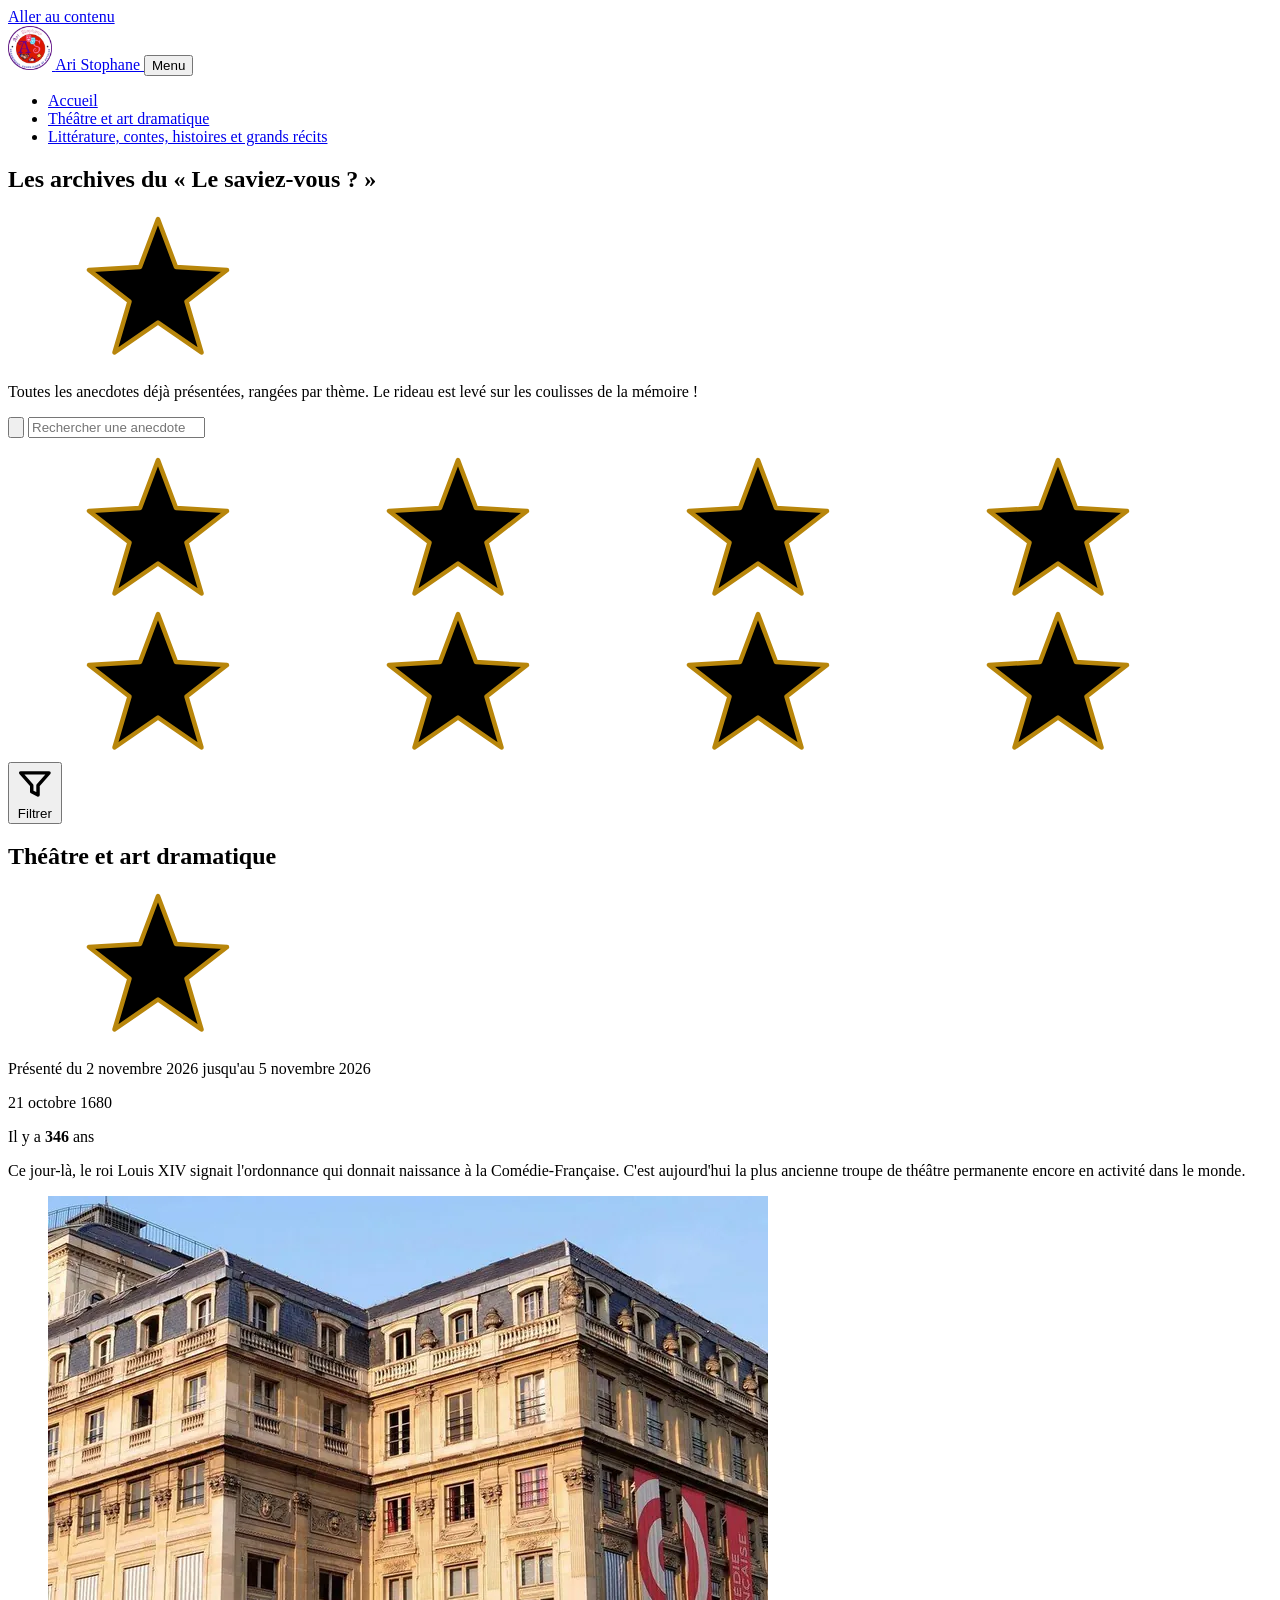
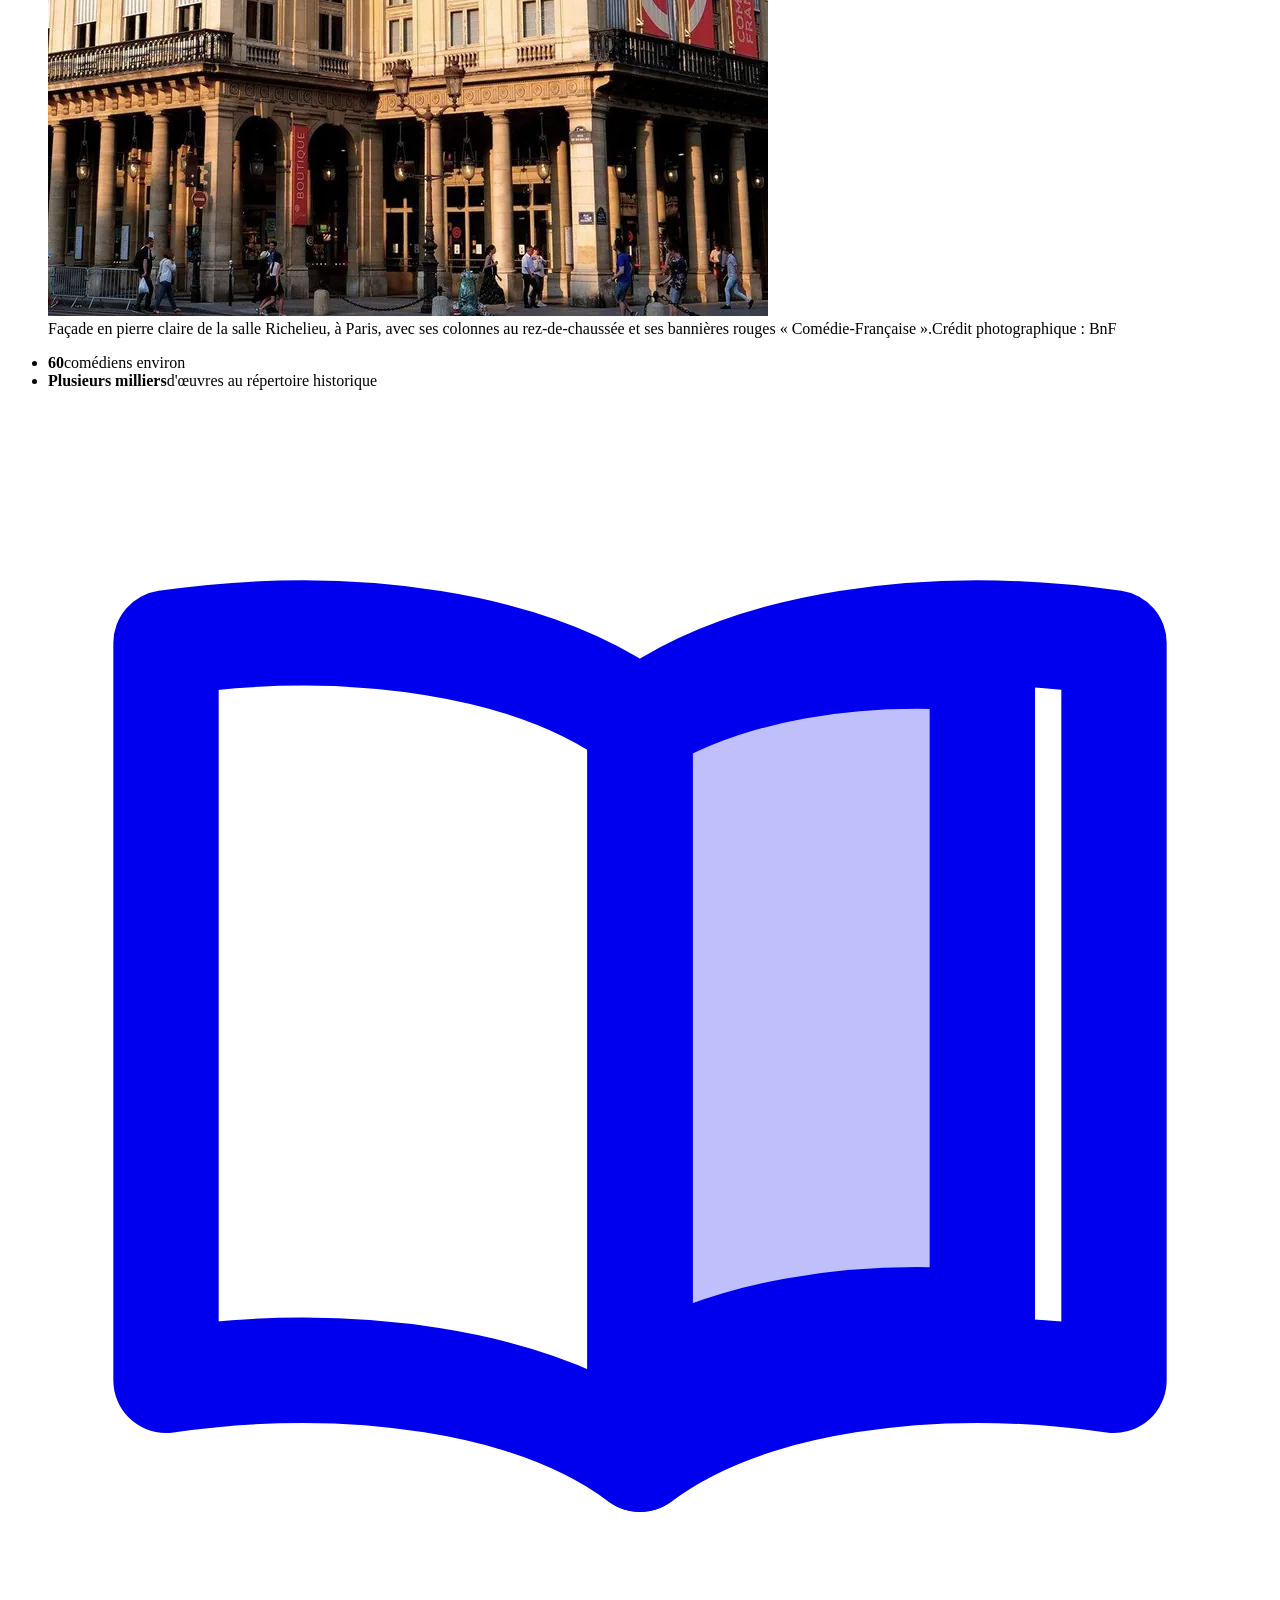
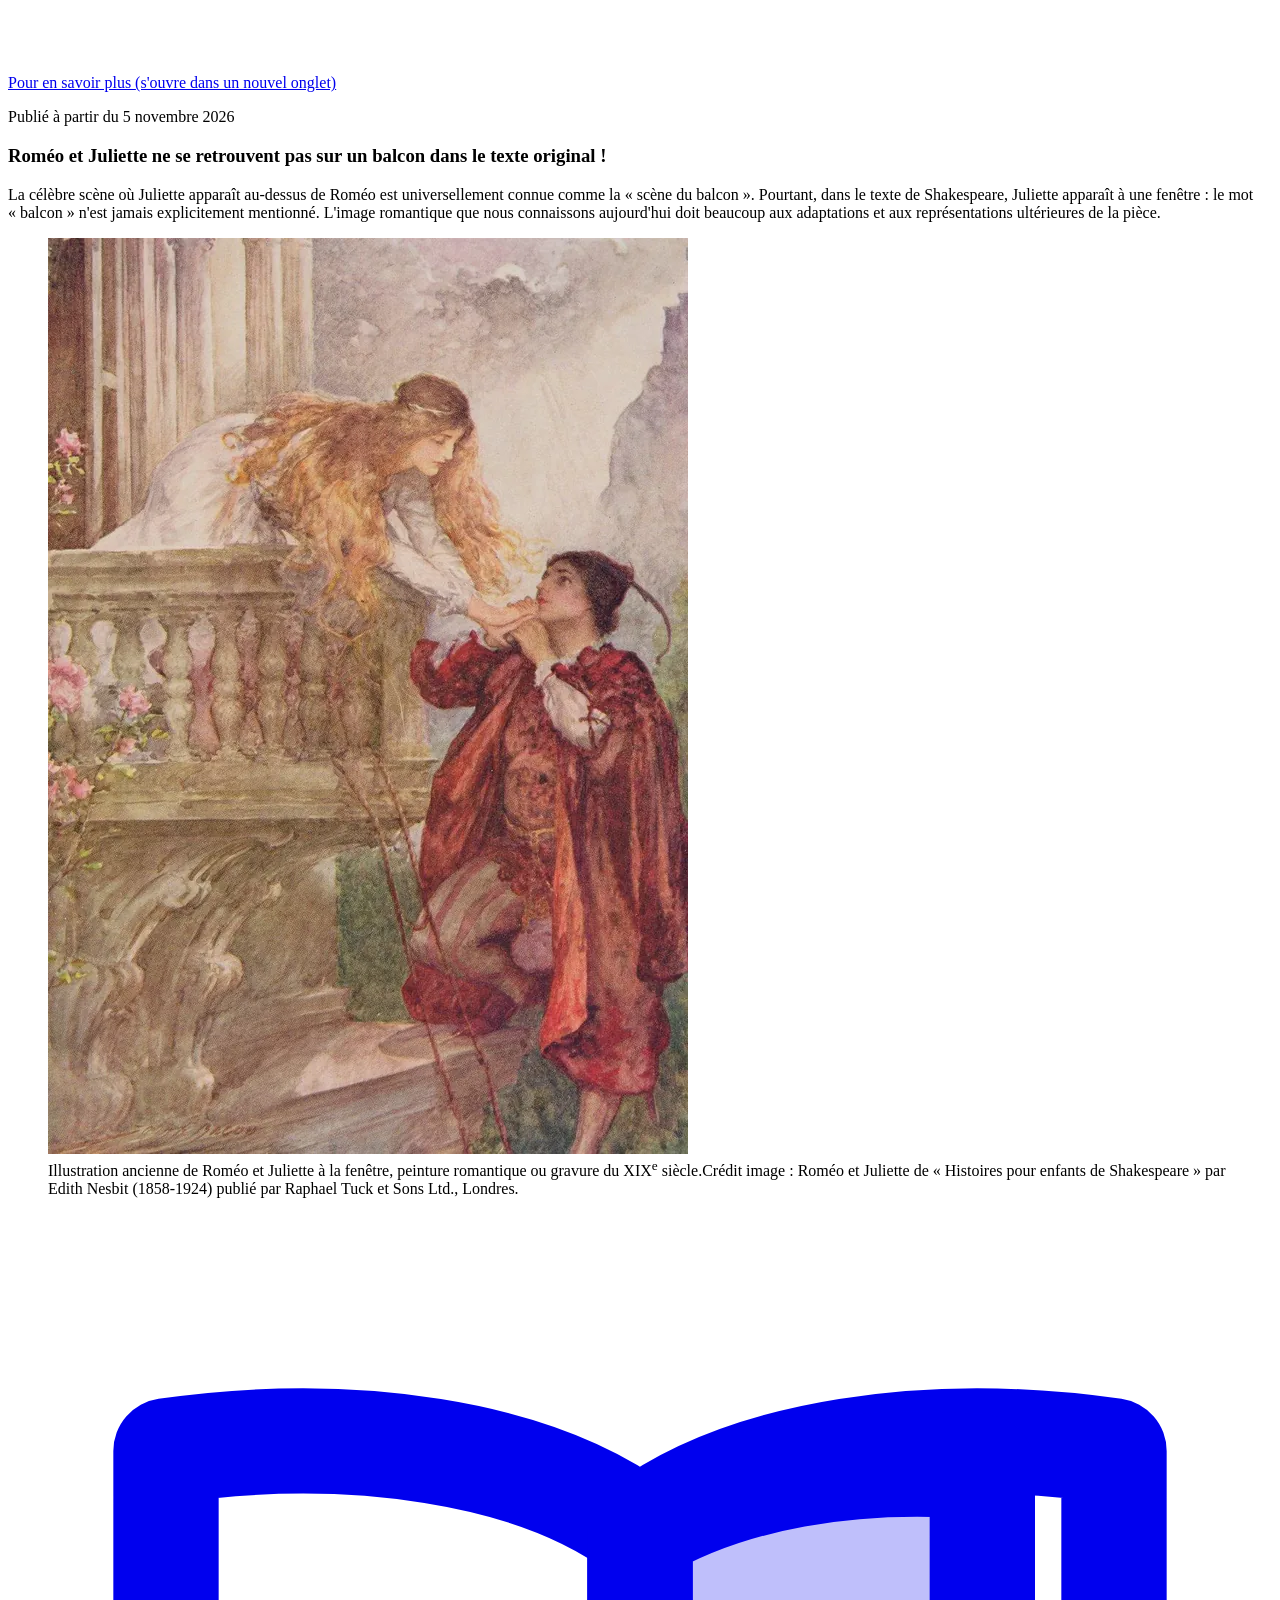
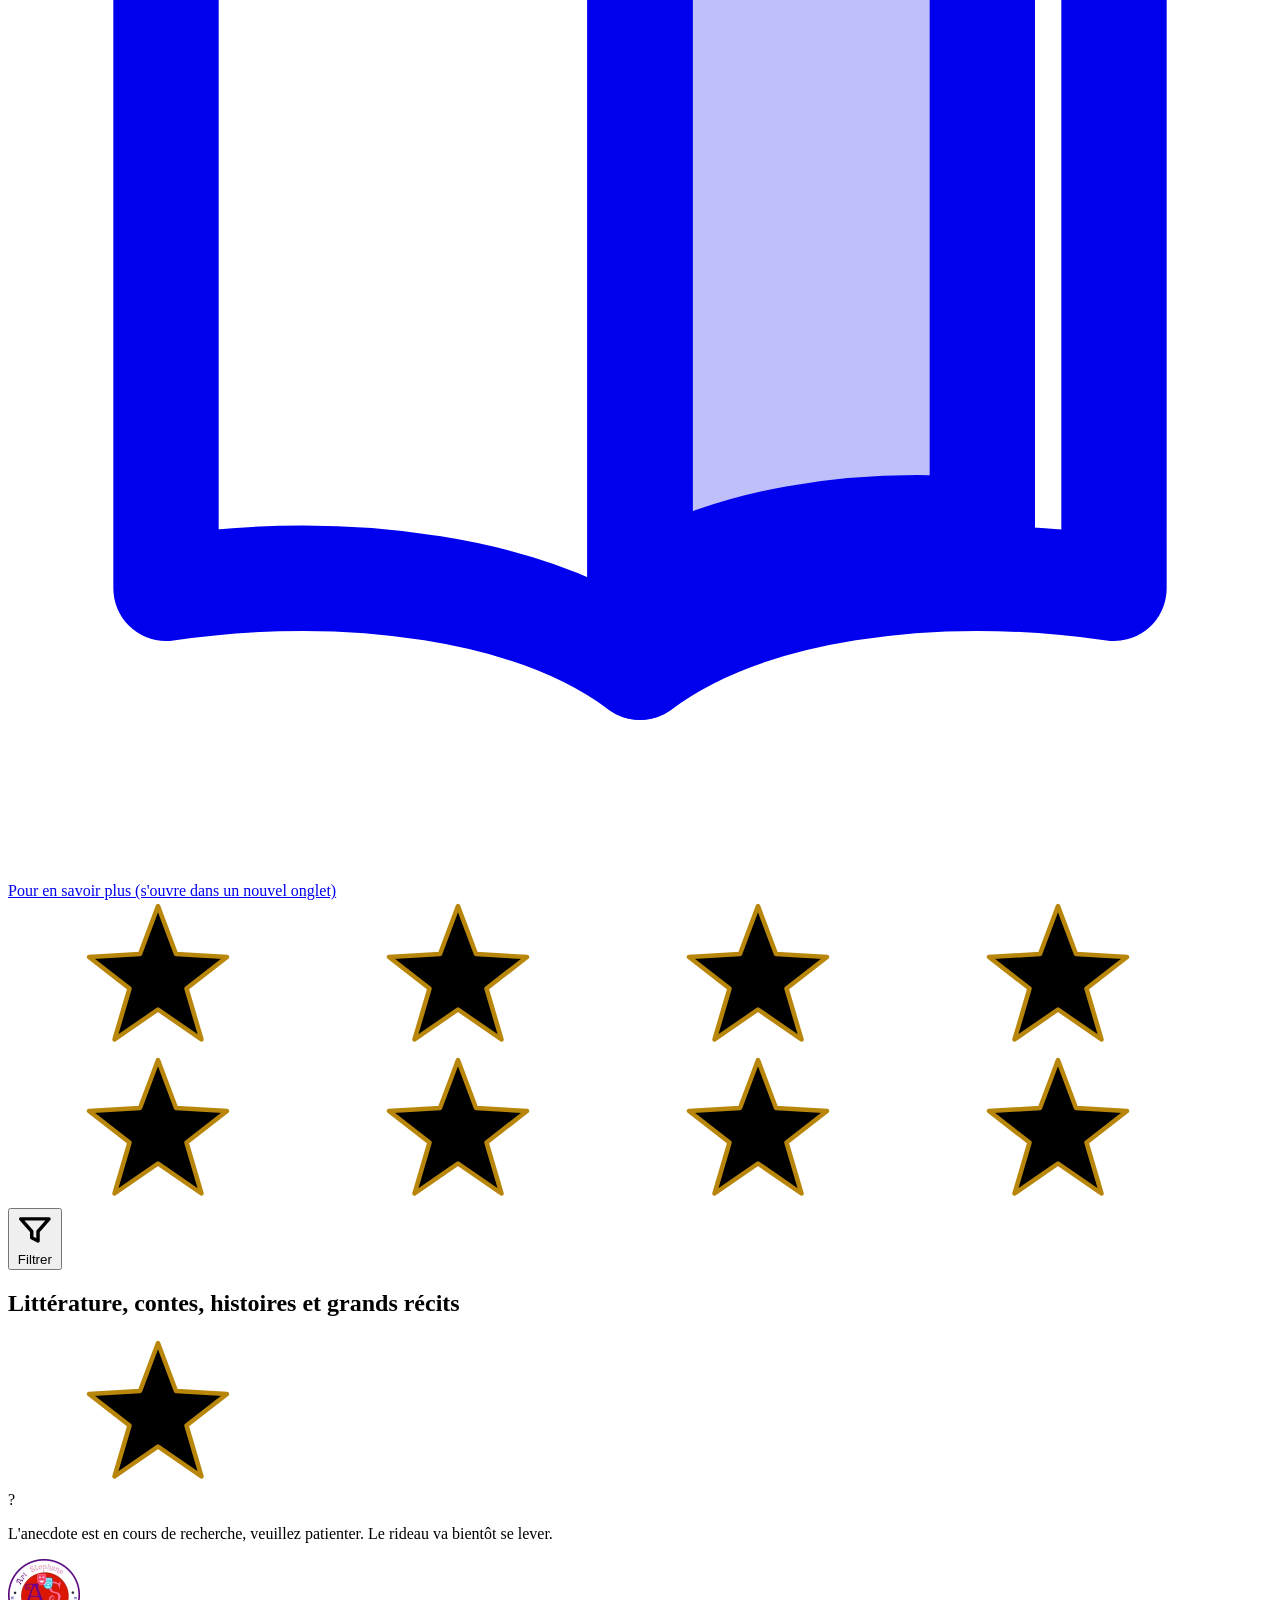
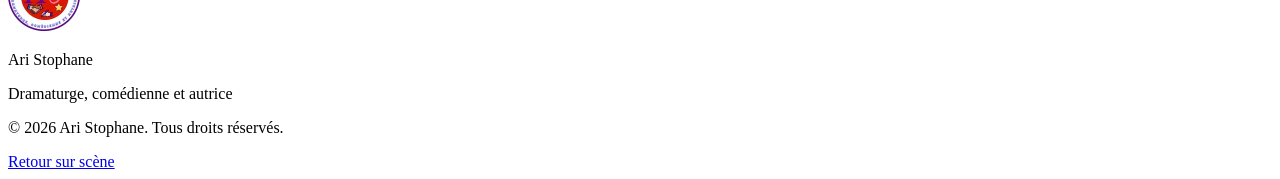
==== commit a7cd152d: "Add files via upload" ====
--- a/archive.html
+++ b/archive.html
@@ -10,9 +10,9 @@
   <link rel="preconnect" href="https://fonts.googleapis.com">
   <link rel="preconnect" href="https://fonts.gstatic.com" crossorigin>
   <link href="https://fonts.googleapis.com/css2?family=Lora:ital,wght@0,400;0,600;0,700;1,400&family=Rye&family=Alex+Brush&display=swap" rel="stylesheet">
-  <link rel="stylesheet" href="CSS/style.css?v=19">
-  <script src="JS/script.js?v=19" defer></script>
-  <script src="JS/archive.js?v=19" defer></script>
+  <link rel="stylesheet" href="style.css?v=20">
+  <script src="script.js?v=20" defer></script>
+  <script src="archive.js?v=20" defer></script>
   
 </head>
 <body class="page-archive">
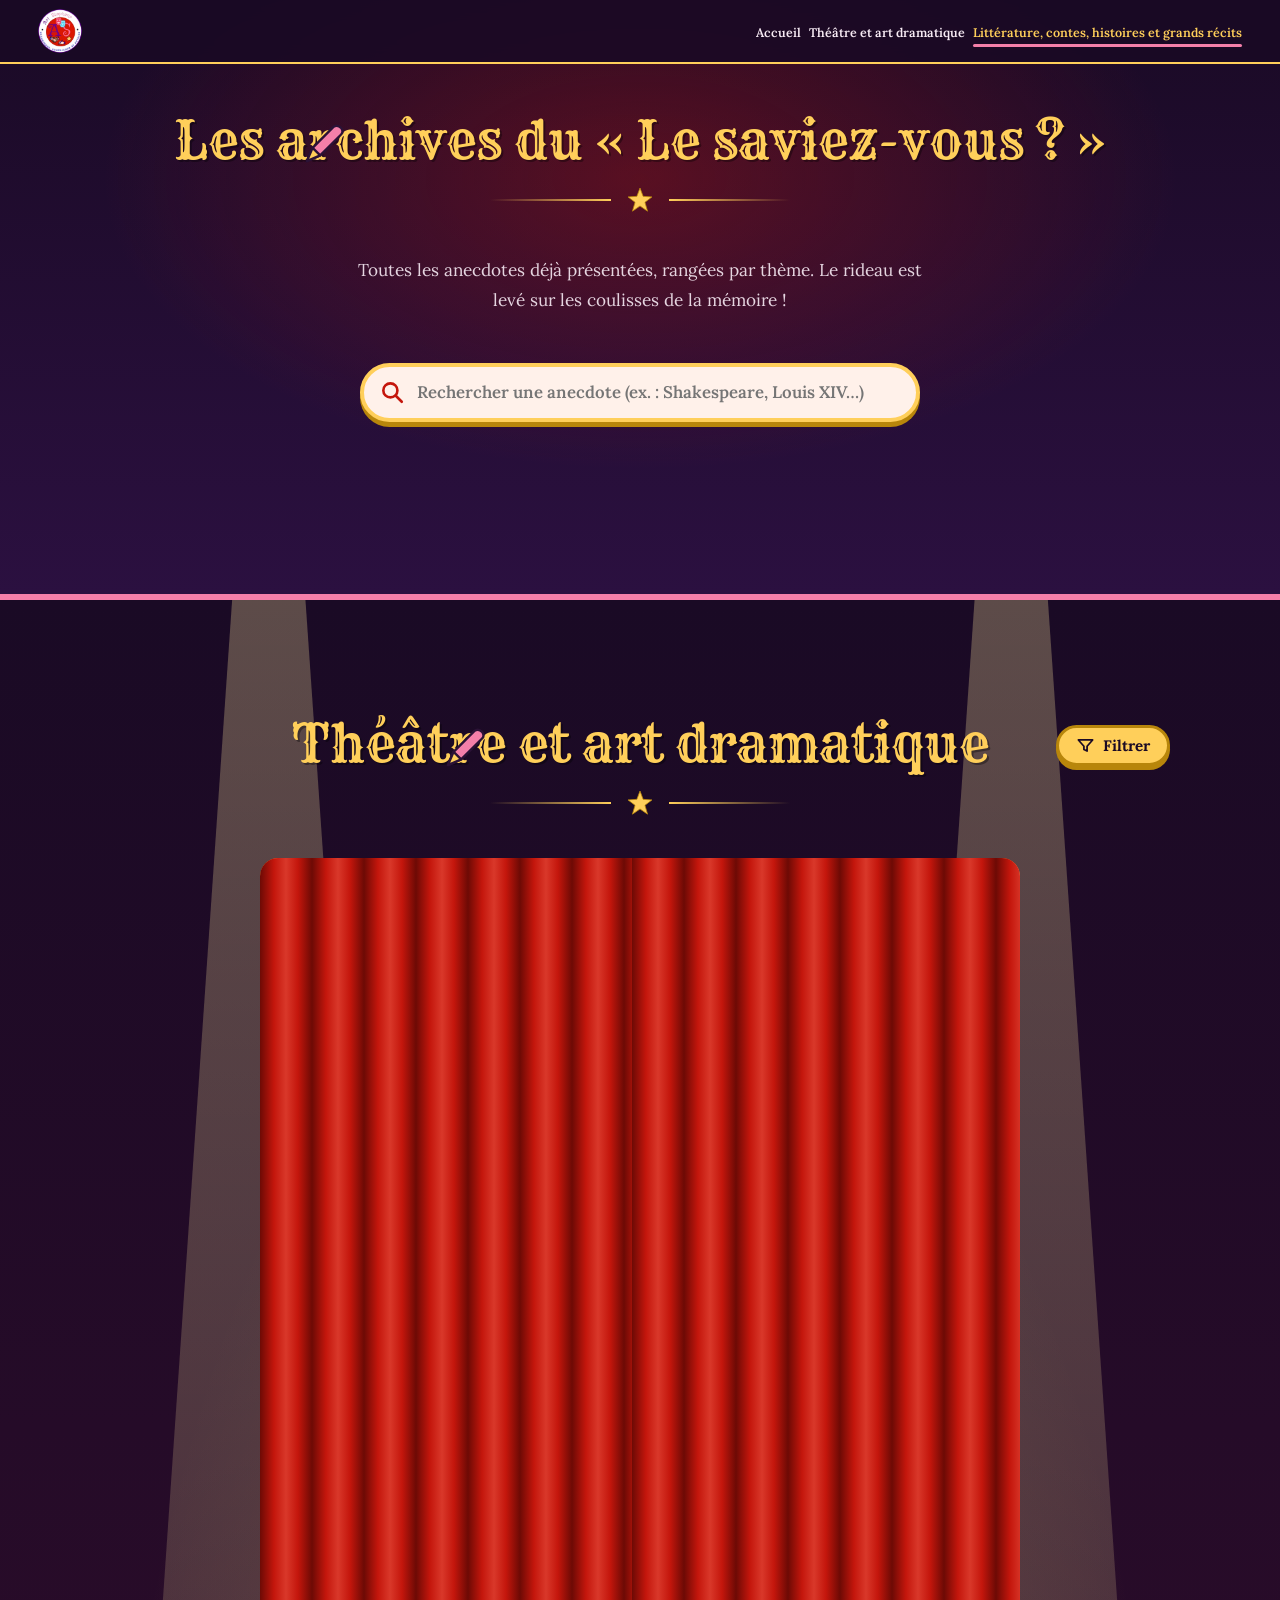
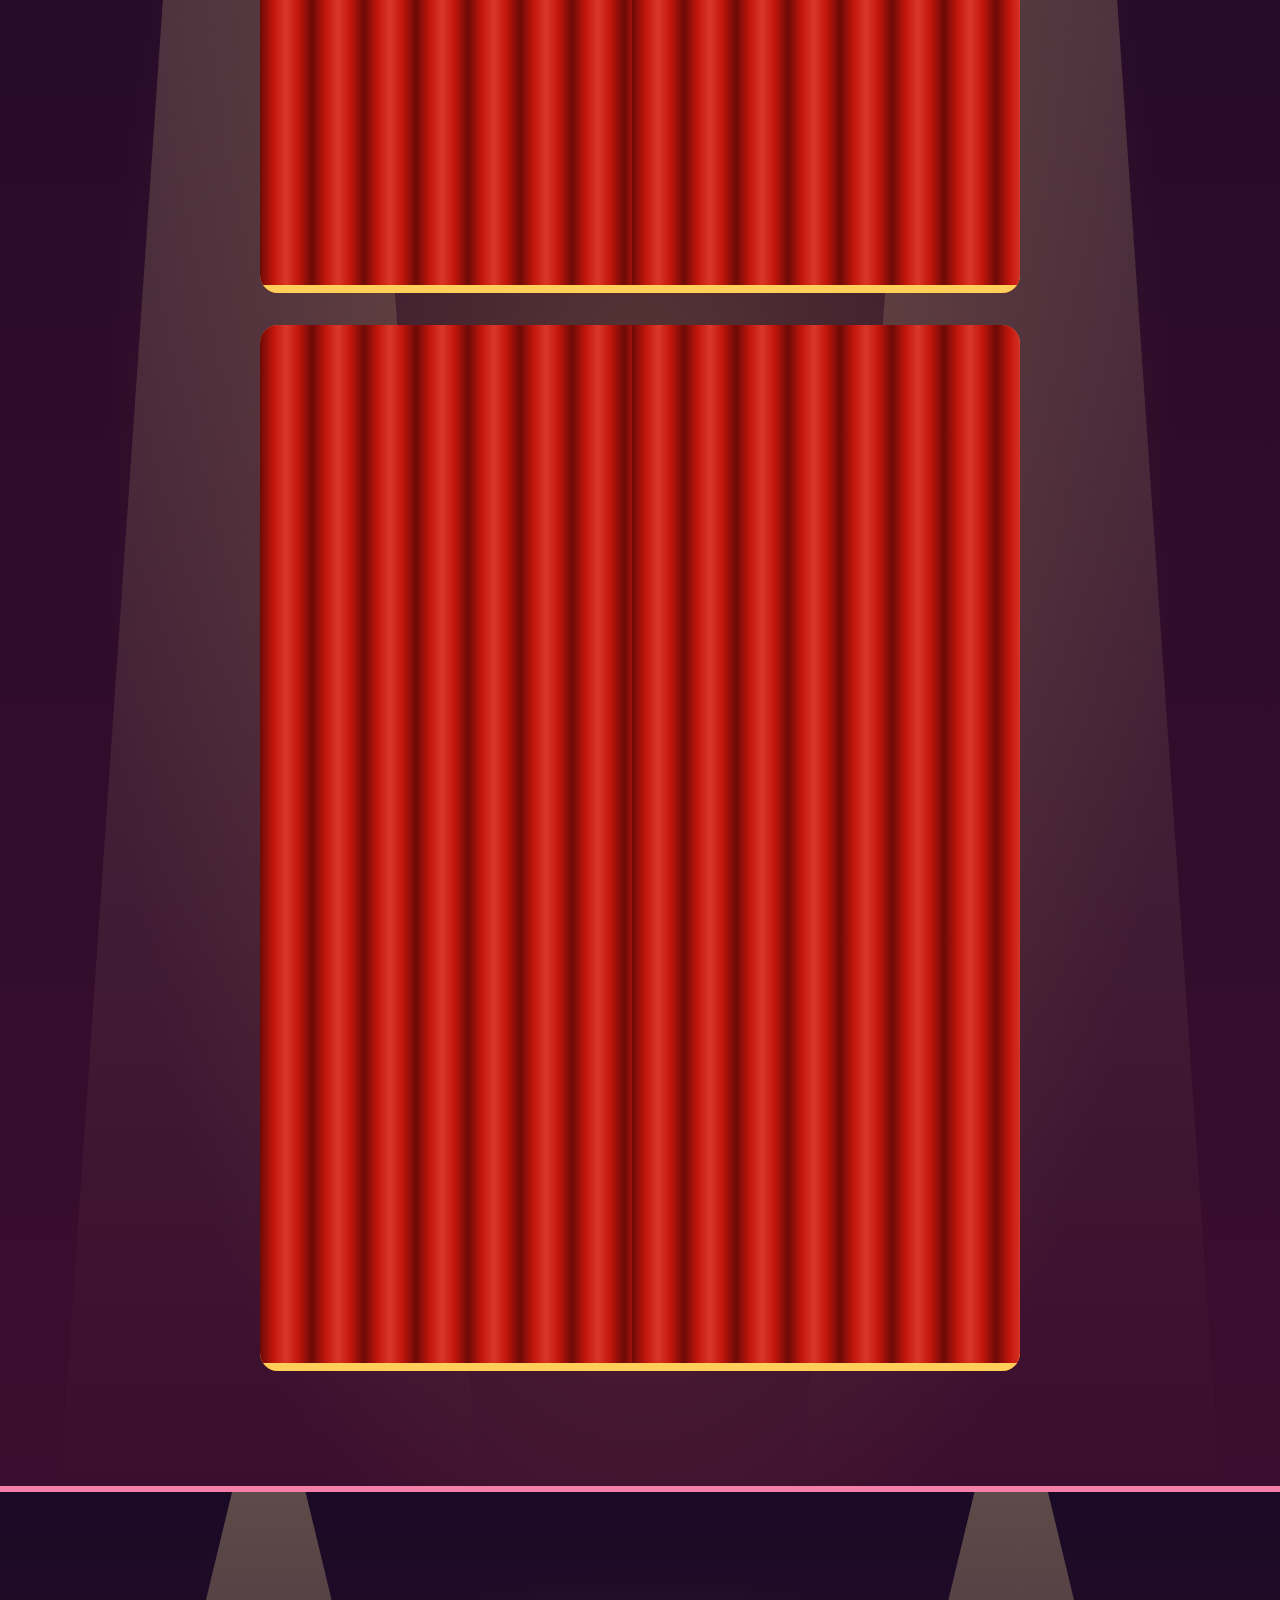
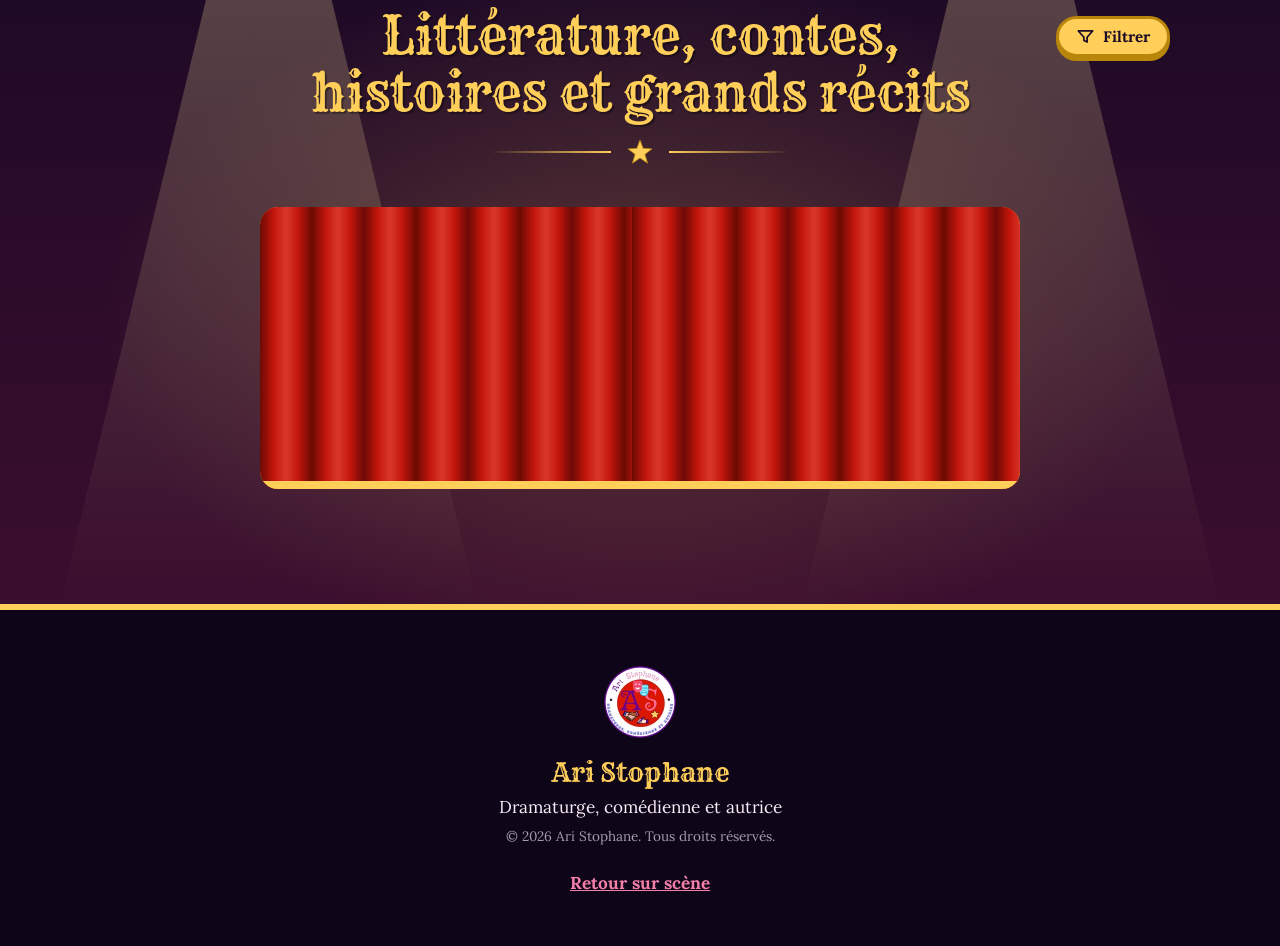
==== commit a42585c5: "Update archive.html" ====
--- a/archive.html
+++ b/archive.html
@@ -10,9 +10,9 @@
   <link rel="preconnect" href="https://fonts.googleapis.com">
   <link rel="preconnect" href="https://fonts.gstatic.com" crossorigin>
   <link href="https://fonts.googleapis.com/css2?family=Lora:ital,wght@0,400;0,600;0,700;1,400&family=Rye&family=Alex+Brush&display=swap" rel="stylesheet">
-  <link rel="stylesheet" href="style.css?v=20">
-  <script src="script.js?v=20" defer></script>
-  <script src="archive.js?v=20" defer></script>
+  <link rel="stylesheet" href="CSS/style.css?v=20">
+  <script src="JS/script.js?v=20" defer></script>
+  <script src="JS/archive.js?v=20" defer></script>
   
 </head>
 <body class="page-archive">
--- a/CSS/style.css
+++ b/CSS/style.css
@@ -0,0 +1,1753 @@
+/* =====================================================
+   Ari Stophane : feuille de style
+   Palette tirée du logo : velours rouge, violet, rose, bleu, or
+   ===================================================== */
+
+:root {
+  --nuit: #1a0a25;
+  --nuit-2: #2b1040;
+  --velours: #c4160c;
+  --velours-fonce: #6d0a05;
+  --violet: #6a17a3;
+  --rose: #f47fa9;
+  --bleu: #8fe3ff;
+  --or: #ffcf5a;
+  --or-fonce: #b8860b;
+  --papier: #fff1ea;
+  --encre: #2b1236;
+  --texte-clair: #f7ebf4;
+
+  --titre: 'Rye', 'Georgia', serif;
+  --texte: 'Lora', 'Georgia', serif;
+  --calligraphie: 'Alex Brush', 'Lora', cursive;
+  --hauteur-nav: 64px;
+}
+
+*, *::before, *::after { box-sizing: border-box; }
+
+html { scroll-behavior: smooth; scroll-padding-top: calc(var(--hauteur-nav) + 8px); }
+html.lecture { overflow: hidden; }
+
+body {
+  margin: 0;
+  background: var(--nuit);
+  color: var(--texte-clair);
+  font-family: var(--texte);
+  font-size: 1.075rem;
+  line-height: 1.75;
+  -webkit-font-smoothing: antialiased;
+}
+
+img { max-width: 100%; height: auto; }
+h1, h2, h3 { font-weight: 400; margin: 0; }
+p { margin: 0 0 1.1em; }
+ul, ol { margin: 0; padding: 0; list-style: none; }
+
+:focus-visible { outline: 3px solid var(--bleu); outline-offset: 3px; border-radius: 4px; }
+
+.sr-only {
+  position: absolute; width: 1px; height: 1px; margin: -1px; padding: 0;
+  overflow: hidden; clip: rect(0 0 0 0); white-space: nowrap; border: 0;
+}
+
+.lien-evitement {
+  position: fixed; left: 1rem; top: -4rem; z-index: 500;
+  background: var(--or); color: var(--nuit); padding: .6rem 1rem; border-radius: 6px;
+  font-weight: 700; text-decoration: none; transition: top .2s;
+}
+.lien-evitement:focus { top: 1rem; }
+
+/* ---------- Boutons ---------- */
+.bouton {
+  display: inline-flex; align-items: center; justify-content: center; gap: .6rem;
+  padding: .8rem 1.6rem;
+  font: 700 1rem/1.2 var(--texte);
+  color: var(--nuit); background: var(--or);
+  border: 2px solid var(--or); border-radius: 999px;
+  box-shadow: 0 4px 0 var(--or-fonce);
+  text-decoration: none; cursor: pointer;
+  transition: transform .15s, box-shadow .15s, background .2s, color .2s;
+}
+.bouton:hover { transform: translateY(-2px); box-shadow: 0 6px 0 var(--or-fonce); }
+.bouton:active { transform: translateY(3px); box-shadow: 0 1px 0 var(--or-fonce); }
+.bouton-contour { background: transparent; color: var(--or); box-shadow: none; }
+.bouton-contour:hover { background: var(--or); color: var(--nuit); box-shadow: none; }
+.bouton-encre { background: var(--encre); border-color: var(--encre); color: var(--or); box-shadow: 0 4px 0 #000; }
+.bouton-encre:hover { box-shadow: 0 6px 0 #000; }
+
+/* ---------- Navigation ---------- */
+.nav {
+  position: fixed; inset: 0 0 auto 0; z-index: 100;
+  height: var(--hauteur-nav);
+  display: flex; align-items: center; justify-content: space-between;
+  padding: 0 clamp(1rem, 3vw, 2.5rem);
+  background: rgba(26, 10, 37, .88);
+  -webkit-backdrop-filter: blur(10px); backdrop-filter: blur(10px);
+  border-bottom: 2px solid var(--or);
+}
+.marque { display: flex; align-items: center; gap: .7rem; color: var(--or); text-decoration: none; font: 400 1.25rem var(--titre); }
+.marque img { border-radius: 50%; transition: transform .6s cubic-bezier(.3, 1.6, .5, 1); }
+.marque:hover img { transform: rotate(360deg) scale(1.08); }
+
+.nav ul { display: flex; gap: clamp(.8rem, 2vw, 1.8rem); }
+.nav a { color: var(--texte-clair); text-decoration: none; font-weight: 600; font-size: .98rem; position: relative; padding: .3rem 0; }
+.nav ul a::after {
+  content: ""; position: absolute; left: 0; right: 0; bottom: -2px; height: 3px; border-radius: 3px;
+  background: var(--rose); transform: scaleX(0); transform-origin: left; transition: transform .3s;
+}
+.nav ul a:hover::after, .nav ul a.actif::after { transform: scaleX(1); }
+.nav ul a.actif { color: var(--or); }
+
+.menu-bouton {
+  display: none; font: 700 .95rem var(--texte); color: var(--or);
+  background: transparent; border: 2px solid var(--or); border-radius: 999px; padding: .4rem 1rem; cursor: pointer;
+}
+
+/* =====================================================
+   SCÈNE D'ACCUEIL
+   ===================================================== */
+.scene {
+  position: relative; isolation: isolate; overflow: hidden;
+  min-height: 100vh; min-height: 100svh;
+  display: grid; place-items: center;
+  padding: calc(var(--hauteur-nav) + 96px) 1.25rem clamp(150px, 22vh, 210px);
+  background: var(--nuit);
+  --mx: 50%; --my: 42%;
+}
+
+/* Projecteur : cône lumineux qui suit la souris (voir script.js) */
+.projecteur {
+  position: absolute; inset: 0; z-index: 1; pointer-events: none;
+  background:
+    radial-gradient(circle 340px at var(--mx) var(--my), rgba(255, 233, 180, .30), rgba(255, 233, 180, .10) 55%, transparent 100%),
+    radial-gradient(circle 620px at var(--mx) var(--my), transparent 0, rgba(10, 3, 16, .55) 100%);
+}
+.lumiere {
+  position: absolute; inset: 0; z-index: 4; pointer-events: none; mix-blend-mode: soft-light;
+  background: radial-gradient(circle 260px at var(--mx) var(--my), rgba(255, 240, 200, .55), transparent 100%);
+}
+
+.fond-scene {
+  position: absolute; inset: 0; z-index: 0;
+  background:
+    repeating-linear-gradient(90deg, rgba(255, 255, 255, .035) 0 34px, transparent 34px 68px),
+    linear-gradient(180deg, #120620 0%, #2b1040 52%, #3d1758 66%, #1a0a25 100%);
+}
+/* Plancher de scène en perspective : les lames convergent vers le fond */
+.plancher { position: absolute; left: 0; right: 0; bottom: 0; height: 40%; z-index: 0; overflow: hidden; perspective: 520px; perspective-origin: 50% 0; }
+.plancher-planches {
+  position: absolute; left: -70%; right: -70%; top: 0; bottom: -60%;
+  transform-origin: 50% 0; transform: rotateX(60deg);
+  background:
+    repeating-linear-gradient(0deg, rgba(0, 0, 0, .28) 0 2px, transparent 2px 170px),
+    repeating-linear-gradient(90deg, #6a3c28 0 90px, #4d2a1c 90px 94px, #7a4630 94px 184px, #4d2a1c 184px 188px);
+}
+.plancher::after { content: ""; position: absolute; inset: 0; background: linear-gradient(to bottom, #1a0a25 0%, rgba(26, 10, 37, .55) 35%, rgba(26, 10, 37, .05) 100%); }
+.flaque { position: absolute; inset: 0; z-index: 1; background: radial-gradient(ellipse 34% 62% at 50% 34%, rgba(255, 226, 160, .5), transparent 72%); mix-blend-mode: screen; }
+
+/* Projecteurs suspendus, avec leurs faisceaux qui balayent la scène */
+.faisceau {
+  position: absolute; top: 120px; width: 46%; height: 78%; z-index: 2; pointer-events: none;
+  background: linear-gradient(to bottom, rgba(255, 236, 190, .42), rgba(255, 236, 190, .09) 70%, transparent);
+  clip-path: polygon(46% 0, 54% 0, 100% 100%, 0 100%); mix-blend-mode: screen; filter: blur(5px);
+  transform-origin: 50% 0; animation: balaye 9s ease-in-out infinite alternate;
+}
+.faisceau-g { left: 2%; --r: -17deg; }
+.faisceau-d { right: 2%; --r: 17deg; animation-duration: 11s; animation-direction: alternate-reverse; }
+@keyframes balaye { from { transform: rotate(calc(var(--r) - 3.5deg)); } to { transform: rotate(calc(var(--r) + 3.5deg)); } }
+.lampe { position: absolute; top: 106px; z-index: 3; width: 54px; height: 28px; transform: translateX(-50%); border-radius: 8px 8px 14px 14px; background: linear-gradient(#3b1a52, #1a0a25); border: 2px solid var(--or); box-shadow: 0 0 22px 6px rgba(255, 236, 190, .55); }
+.lampe::after { content: ""; position: absolute; left: 8px; right: 8px; bottom: -3px; height: 8px; border-radius: 50%; background: #fff3c4; }
+.lampe-g { left: 27%; }
+.lampe-d { left: 73%; }
+
+/* Poussière dans la lumière (générée par script.js) */
+.poussiere { position: absolute; inset: 0; z-index: 2; pointer-events: none; overflow: hidden; }
+.poussiere span { position: absolute; border-radius: 50%; background: #fff3c4; opacity: 0; animation: poussiere 12s ease-in-out infinite; }
+@keyframes poussiere { 0% { opacity: 0; transform: translate(0, 20px); } 30%, 70% { opacity: .75; } 100% { opacity: 0; transform: translate(var(--dx, 14px), -60px); } }
+
+.ombre-sol { position: absolute; left: 50%; bottom: 26%; z-index: 1; width: min(38vw, 300px); height: 26px; transform: translateX(-50%); background: radial-gradient(ellipse, rgba(0, 0, 0, .6), transparent 70%); animation: ombre-balance 7s 3.4s ease-in-out infinite alternate; }
+@keyframes ombre-balance { from { transform: translateX(-62%); } to { transform: translateX(-38%); } }
+
+/* Rampe de lumière : les ampoules s'allument comme une guirlande */
+.rampe { position: absolute; left: 0; right: 0; bottom: clamp(62px, 10vh, 92px); z-index: 6; height: 16px; display: flex; justify-content: space-around; align-items: center; }
+.rampe::before { content: ""; position: absolute; left: 0; right: 0; bottom: -10px; height: 12px; background: linear-gradient(#6a3c28, #2a140c); border-top: 3px solid var(--or); }
+.rampe::after { content: ""; position: absolute; left: 0; right: 0; bottom: 6px; height: 90px; pointer-events: none; background: linear-gradient(to top, rgba(255, 207, 90, .26), transparent); }
+.rampe span {
+  position: relative; z-index: 1; width: 13px; height: 13px; border-radius: 50%;
+  background: radial-gradient(circle at 40% 35%, #fffbe6, #ffcf5a 60%, #c2571a);
+  box-shadow: 0 0 12px 4px rgba(255, 207, 90, .7);
+  animation: chenille 1.8s ease-in-out infinite; animation-delay: calc(var(--i) * -.11s);
+}
+@keyframes chenille { 0%, 100% { opacity: .5; box-shadow: 0 0 6px 2px rgba(255, 207, 90, .4); } 50% { opacity: 1; box-shadow: 0 0 16px 6px rgba(255, 207, 90, .85); } }
+.joue .rampe { animation: allume .9s 2.6s backwards; }
+.joue .faisceau, .joue .lampe { animation-name: allume-faisceau, balaye; animation-duration: 1.4s, 9s; animation-delay: 2.5s, 0s; animation-iteration-count: 1, infinite; animation-fill-mode: backwards, none; animation-direction: normal, alternate; }
+.joue .faisceau-d { animation-duration: 1.4s, 11s; animation-direction: normal, alternate-reverse; }
+.joue .lampe { animation-name: allume-faisceau; animation-duration: 1.4s; animation-delay: 2.5s; animation-iteration-count: 1; animation-direction: normal; }
+@keyframes allume { from { opacity: 0; } to { opacity: 1; } }
+@keyframes allume-faisceau { from { opacity: 0; } to { opacity: 1; } }
+
+/* Le public, vu de dos, au premier plan */
+.public { position: absolute; left: 0; right: 0; bottom: 0; z-index: 8; height: clamp(70px, 12vh, 118px); pointer-events: none; }
+.public svg { display: block; width: 100%; height: 100%; }
+.tete { transform-box: fill-box; transform-origin: 50% 100%; animation: hoche 7s ease-in-out infinite; }
+.tete-1 { animation-delay: -1.2s; animation-duration: 8s; }
+.tete-2 { animation-delay: -3s; }
+.tete-3 { animation-delay: -4.6s; animation-duration: 9s; }
+.tete-4 { animation-delay: -2.2s; animation-duration: 6.5s; }
+.tete-5 { animation-delay: -5.5s; }
+@keyframes hoche { 0%, 82%, 100% { transform: none; } 88% { transform: translateY(3px) rotate(3deg); } 94% { transform: translateY(-1px) rotate(-2deg); } }
+
+
+.scene-centre { position: relative; z-index: 3; text-align: center; display: flex; flex-direction: column; align-items: center; }
+
+.logo-suspendu { position: relative; width: min(52vw, 260px); transform-origin: 50% -70vh; animation: balance-scene 7s 3.4s ease-in-out infinite alternate; }
+.logo-hero {
+  display: block; width: 100%; height: auto; border-radius: 50%;
+  box-shadow: 0 0 0 5px rgba(255, 207, 90, .35), 0 0 70px 10px rgba(196, 22, 12, .55), 0 24px 60px rgba(0, 0, 0, .5);
+}
+.corde { position: absolute; bottom: 89%; width: 3px; height: 110vh; background: linear-gradient(#7a5410, #ffcf5a); box-shadow: 0 0 4px rgba(0, 0, 0, .5); }
+.corde-g { left: 19%; }
+.corde-d { left: 81%; }
+@keyframes balance-scene { from { transform: rotate(-1.6deg); } to { transform: rotate(1.6deg); } }
+
+.scene h1 {
+  margin-top: 1.6rem;
+  font: 400 clamp(2.3rem, 7vw, 4.4rem)/1.05 var(--titre);
+  color: var(--rose);
+  text-shadow: 3px 3px 0 var(--violet), 0 0 30px rgba(244, 127, 169, .45);
+}
+.tagline { margin: .8rem 0 1.8rem; font-size: clamp(1.05rem, 2.6vw, 1.4rem); font-style: italic; color: var(--bleu); min-height: 1.8em; }
+.tagline span::after { content: ""; display: inline-block; width: 2px; height: 1.1em; margin-left: 3px; vertical-align: -.15em; background: var(--or); animation: curseur 1s steps(1) infinite; }
+.actions { display: flex; flex-wrap: wrap; justify-content: center; gap: 1rem; }
+
+/* Masques flottants (comédie / tragédie) */
+.masque-ext { position: absolute; z-index: 3; will-change: transform; }
+.masque-g { left: clamp(6%, 14vw, 20%); top: 22%; }
+.masque-d { right: clamp(6%, 14vw, 20%); top: 30%; }
+.masque { display: block; width: clamp(64px, 11vw, 120px); height: auto; aspect-ratio: 100 / 120; filter: drop-shadow(0 10px 14px rgba(0, 0, 0, .5)); }
+.masque-comedie { color: #ff5f87; --trait: #fff; }
+.masque-tragedie { color: var(--bleu); --trait: #1d5f8a; }
+.scene .masque { animation: flotte 5.5s ease-in-out infinite; }
+.scene .masque-tragedie { animation-duration: 6.5s; animation-delay: -2s; }
+
+/* Rideaux de velours */
+.rideau {
+  position: absolute; top: 0; bottom: 0; width: 52%; z-index: 5;
+  background:
+    linear-gradient(to bottom, transparent 55%, rgba(0, 0, 0, .35)),
+    repeating-linear-gradient(90deg, #5a0704 0, #b3130a 14px, #e2402f 26px, #b3130a 38px, #5a0704 54px);
+}
+.rideau-g { left: 0; border-right: 7px solid var(--or); box-shadow: 10px 0 30px rgba(0, 0, 0, .55); border-radius: 0 0 40px 0; }
+.rideau-d { right: 0; border-left: 7px solid var(--or); box-shadow: -10px 0 30px rgba(0, 0, 0, .55); border-radius: 0 0 0 40px; }
+
+.valance {
+  position: absolute; left: 0; right: 0; top: var(--hauteur-nav); height: 40px; z-index: 6;
+  background: repeating-linear-gradient(90deg, #7a0b06 0, #c4160c 20px, #7a0b06 40px);
+  border-bottom: 4px solid var(--or);
+}
+.valance::after {
+  content: ""; position: absolute; left: 0; right: 0; top: 100%; height: 22px;
+  background:
+    radial-gradient(circle at 30px 0, #a8110a 29px, var(--or) 29px, var(--or) 32px, transparent 32px) 0 0 / 60px 22px repeat-x;
+  filter: drop-shadow(0 6px 6px rgba(0, 0, 0, .4));
+}
+
+.rejouer {
+  position: absolute; left: 50%; bottom: .7rem; z-index: 9; transform: translateX(-50%);
+  font: 600 .85rem var(--texte); color: var(--texte-clair);
+  background: rgba(26, 10, 37, .7); border: 1px solid rgba(255, 207, 90, .6); border-radius: 999px;
+  padding: .4rem 1rem; cursor: pointer; white-space: nowrap; transition: background .2s, color .2s;
+}
+.rejouer:hover { background: var(--or); color: var(--nuit); }
+
+/* Séquence d'ouverture (rejouable en retirant/ajoutant .joue) */
+.joue .rideau-g { animation: rideau-g 2.6s .6s cubic-bezier(.65, 0, .25, 1) both; }
+.joue .rideau-d { animation: rideau-d 2.6s .6s cubic-bezier(.65, 0, .25, 1) both; }
+.joue .logo-hero { animation: entree-logo 1.4s 2.2s cubic-bezier(.3, 1.4, .5, 1) both; }
+.joue .entre { animation: monte .9s both; }
+.joue .d1 { animation-delay: 2.5s; }
+.joue .d2 { animation-delay: 2.7s; }
+.joue .d3 { animation-delay: 2.9s; }
+.joue .d4 { animation-delay: 3.1s; }
+.joue .d5 { animation-delay: 3.4s; }
+.joue .masque.entre { animation: monte .9s both, flotte 5.5s 3.5s ease-in-out infinite; }
+.joue .masque-tragedie.entre { animation: monte .9s both, flotte 6.5s 3.5s ease-in-out infinite; }
+.joue .masque.d1 { animation-delay: 2.5s, 3.5s; }
+.joue .masque.d2 { animation-delay: 2.7s, 3.5s; }
+
+@keyframes rideau-g { from { transform: translateX(0); } to { transform: translateX(-84%); } }
+@keyframes rideau-d { from { transform: translateX(0); } to { transform: translateX(84%); } }
+@keyframes entree-logo { from { opacity: 0; transform: scale(.35) rotate(-14deg); } to { opacity: 1; transform: none; } }
+@keyframes monte { from { opacity: 0; transform: translateY(22px); } to { opacity: 1; transform: none; } }
+@keyframes flotte { 0%, 100% { transform: translateY(0) rotate(-6deg); } 50% { transform: translateY(-16px) rotate(5deg); } }
+@keyframes curseur { 50% { opacity: 0; } }
+
+/* =====================================================
+   ACTES (sections)
+   ===================================================== */
+.acte { position: relative; padding: clamp(4.5rem, 9vw, 7.5rem) 1.25rem; }
+.acte-contenu { max-width: 1080px; margin: 0 auto; }
+
+.titre-acte {
+  position: relative;
+  font: 400 clamp(2rem, 5vw, 3.2rem)/1.12 var(--titre);
+  color: var(--or); text-align: center; text-wrap: balance;
+  text-shadow: 2px 2px 0 rgba(0, 0, 0, .35);
+}
+.titre-gauche { text-align: left; }
+.sous-titre-acte { text-align: center; max-width: 52ch; margin: 0 auto 3rem; opacity: .9; }
+
+.filet { display: flex; align-items: center; justify-content: center; gap: 1rem; max-width: 300px; margin: 1.1rem auto 2.6rem; color: var(--or); }
+.filet::before, .filet::after { content: ""; flex: 1; height: 2px; background: linear-gradient(90deg, transparent, currentColor); }
+.filet::after { transform: scaleX(-1); }
+.filet svg { width: 26px; height: 26px; flex: none; }
+
+/* ---------- Présentation ---------- */
+.acte-presentation {
+  background:
+    radial-gradient(ellipse 60% 50% at 15% 0%, rgba(255, 207, 90, .12), transparent 70%),
+    linear-gradient(180deg, var(--nuit-2), var(--nuit));
+  border-top: 6px solid var(--or);
+}
+.presentation-grille { display: grid; grid-template-columns: 1.15fr 1fr; gap: clamp(2rem, 5vw, 4rem); align-items: start; }
+.accroche { font: 400 clamp(1.4rem, 3vw, 1.9rem)/1.3 var(--titre); color: var(--rose); margin-bottom: 1.2rem; }
+.presentation-texte p:not(.accroche) { max-width: 60ch; }
+
+.loges { display: grid; gap: 1.1rem; }
+.loge {
+  display: grid; grid-template-columns: 72px 1fr; gap: 1.1rem; align-items: center;
+  padding: 1rem 1.2rem; border: 2px solid rgba(255, 207, 90, .55); border-radius: 12px;
+  background: rgba(255, 255, 255, .04);
+  transition: transform .25s, border-color .25s, background .25s;
+}
+.loge:hover { transform: translateX(8px); border-color: var(--or); background: rgba(255, 207, 90, .08); }
+.loge h3 { font: 400 1.35rem var(--titre); color: var(--or); margin-bottom: .15rem; }
+.loge p { margin: 0; font-size: .98rem; line-height: 1.55; opacity: .92; }
+.loge-icone {
+  width: 72px; height: 72px; display: grid; place-items: center; border-radius: 50%;
+  background: var(--velours); border: 3px solid var(--or);
+  box-shadow: 0 0 0 4px rgba(255, 207, 90, .18);
+}
+.loge-icone svg { width: 40px; height: 40px; }
+.loge-masques { color: #ff5f87; --trait: #fff; background: var(--velours); }
+.loge-masques svg { height: 44px; }
+.loge-etoile { color: var(--or); background: var(--violet); }
+.loge-plume { background: var(--rose); }
+.loge:hover .loge-icone svg { animation: secoue .6s; }
+@keyframes secoue { 25% { transform: rotate(-14deg); } 75% { transform: rotate(14deg); } }
+
+/* ---------- Règle des trois unités : carnet à feuilleter ---------- */
+.regle-unites { margin-top: 3rem; text-align: center; }
+.regle-intro { font: 400 clamp(1.2rem, 2.6vw, 1.5rem) var(--texte); font-style: italic; color: var(--bleu); margin: 0 0 1.6rem; }
+
+.carnet-regle {
+  --bascule: .85s;
+  position: relative;
+  max-width: 480px;
+  margin: 0 auto;
+  transform: rotate(-1.2deg);
+}
+.carnet-regle::before,
+.carnet-regle::after {
+  content: ""; position: absolute; inset: 0;
+  background: var(--papier); border-radius: 10px;
+  box-shadow: 0 8px 16px rgba(0, 0, 0, .35);
+}
+.carnet-regle::before { transform: rotate(2.5deg) translateY(3px); z-index: -1; }
+.carnet-regle::after { transform: rotate(-1.6deg) translateY(1px); z-index: -1; }
+
+.carnet-pages {
+  position: relative;
+  height: 220px;
+  border-radius: 10px;
+  box-shadow: 0 10px 24px rgba(0, 0, 0, .45);
+  perspective: 1800px;
+}
+
+.carnet-page {
+  position: absolute; inset: 0;
+  display: flex; flex-direction: column; align-items: center; justify-content: center;
+  gap: .3rem;
+  padding: 1.5rem 2.2rem 1.5rem 3.2rem;
+  color: var(--encre);
+  border-radius: 10px;
+  background:
+    linear-gradient(90deg, transparent 42px, rgba(196, 22, 12, .35) 42px, rgba(196, 22, 12, .35) 44px, transparent 44px),
+    repeating-linear-gradient(rgba(43, 18, 54, 0) 0, rgba(43, 18, 54, 0) 37px, rgba(106, 23, 163, .16) 38px),
+    var(--papier);
+  box-shadow: inset 0 0 0 1px rgba(43, 18, 54, .12);
+  backface-visibility: hidden;
+  transform-origin: left center;
+  transform: rotateY(0deg);
+  transition: transform var(--bascule) cubic-bezier(.62, .04, .26, 1), box-shadow var(--bascule);
+  cursor: pointer;
+}
+.carnet-page:nth-child(1) { z-index: 3; }
+.carnet-page:nth-child(2) { z-index: 2; }
+.carnet-page:nth-child(3) { z-index: 1; }
+.carnet-page.tournee {
+  transform: rotateY(-172deg);
+  box-shadow: inset 0 0 0 1px rgba(43, 18, 54, .12), 30px 0 40px -20px rgba(0, 0, 0, .5);
+}
+
+.carnet-mot {
+  font-family: var(--calligraphie);
+  font-size: clamp(2.6rem, 8vw, 3.6rem);
+  line-height: 1;
+  color: var(--velours);
+  text-shadow: 1px 1px 0 rgba(43, 18, 54, .15);
+}
+.carnet-texte { margin: 0; max-width: 30ch; font-size: 1rem; font-style: italic; line-height: 1.5; }
+
+.carnet-controles { display: flex; align-items: center; justify-content: center; gap: 1rem; margin-top: 1.3rem; }
+.carnet-fleche {
+  display: grid; place-items: center; width: 40px; height: 40px; padding: 0;
+  border-radius: 50%; border: 2px solid var(--or); background: transparent; color: var(--or);
+  cursor: pointer; transition: background .2s, color .2s, transform .2s;
+}
+.carnet-fleche svg { width: 18px; height: 18px; }
+.carnet-fleche:hover { background: var(--or); color: var(--nuit); transform: scale(1.08); }
+.carnet-puces { display: flex; gap: .5rem; }
+.carnet-puce {
+  width: 10px; height: 10px; padding: 0; border-radius: 50%; border: 2px solid var(--or);
+  background: transparent; cursor: pointer; transition: background .2s, transform .2s;
+}
+.carnet-puce.actif { background: var(--or); transform: scale(1.2); }
+
+@media (max-width: 560px) {
+  .carnet-pages { height: 260px; }
+  .carnet-page { padding: 1.3rem 1.4rem 1.3rem 2.4rem; }
+}
+@media (prefers-reduced-motion: reduce) {
+  .carnet-page { transition: opacity .25s; }
+  .carnet-page.tournee { transform: none; opacity: 0; pointer-events: none; }
+}
+
+/* ---------- Pièces : billets de théâtre ---------- */
+.acte-pieces {
+  color: var(--texte-clair);
+  background:
+    linear-gradient(180deg, rgba(0, 0, 0, .25), transparent 25%, transparent 75%, rgba(0, 0, 0, .35)),
+    repeating-linear-gradient(90deg, #5a0704 0, #b3130a 26px, #d9382a 48px, #b3130a 70px, #5a0704 96px);
+  border-top: 6px solid var(--or);
+}
+.acte-pieces .sous-titre-acte { color: #fff; }
+
+.billets { display: grid; grid-template-columns: repeat(auto-fit, minmax(min(100%, 380px), 1fr)); gap: 2.2rem 2rem; }
+.billet-cadre {
+  filter: drop-shadow(0 12px 12px rgba(0, 0, 0, .45));
+  transform: perspective(900px) rotateX(var(--rx, 0deg)) rotateY(var(--ry, 0deg));
+  transition: transform .25s ease-out;
+}
+.billet {
+  position: relative; overflow: hidden; height: 100%;
+  display: grid; grid-template-columns: 64px 1fr; min-height: 270px;
+  color: var(--encre);
+  background: linear-gradient(120deg, #ffe38f, #ffd15a 55%, #ffc43b);
+  border-radius: 14px;
+  -webkit-mask:
+    radial-gradient(circle 12px at 64px 0, #0000 97%, #000) top / 100% 52% no-repeat,
+    radial-gradient(circle 12px at 64px 100%, #0000 97%, #000) bottom / 100% 52% no-repeat;
+  mask:
+    radial-gradient(circle 12px at 64px 0, #0000 97%, #000) top / 100% 52% no-repeat,
+    radial-gradient(circle 12px at 64px 100%, #0000 97%, #000) bottom / 100% 52% no-repeat;
+}
+.billet::after {
+  content: ""; position: absolute; inset: 0; pointer-events: none;
+  background: linear-gradient(105deg, transparent 35%, rgba(255, 255, 255, .55) 50%, transparent 65%);
+  transform: translateX(-120%); transition: transform .9s;
+}
+.billet:hover::after { transform: translateX(120%); }
+
+.billet-souche { display: grid; place-items: center; border-right: 3px dashed rgba(43, 18, 54, .45); background: rgba(196, 22, 12, .14); }
+.billet-souche span { writing-mode: vertical-rl; transform: rotate(180deg); font: 400 1.05rem var(--titre); letter-spacing: .06em; color: var(--velours-fonce); white-space: nowrap; }
+.billet-corps { padding: 1.5rem 1.6rem 1.6rem; display: flex; flex-direction: column; align-items: flex-start; }
+.billet-corps h3 { font: 400 1.6rem/1.15 var(--titre); color: var(--violet); margin-bottom: .7rem; }
+.billet-corps p { font-size: .98rem; line-height: 1.6; }
+.billet-corps > .bouton { margin-top: auto; }
+.billet-actions { margin-top: auto; display: flex; flex-wrap: wrap; gap: .7rem; }
+.infos { display: flex; flex-wrap: wrap; gap: .4rem; margin-bottom: 1rem; }
+.infos li { font-size: .82rem; font-weight: 600; padding: .05rem .7rem; border: 1.5px solid rgba(43, 18, 54, .5); border-radius: 999px; }
+
+.billet-vide { grid-template-columns: 1fr; background: #ffe9a8; outline: 3px dashed rgba(43, 18, 54, .45); outline-offset: -12px; }
+.billet-vide .billet-corps { padding: 1.8rem 2rem; align-items: center; text-align: center; justify-content: center; }
+.billet-vide .billet-corps h3 { font-size: 1.35rem; }
+
+.ecriture { width: min(240px, 100%); height: auto; overflow: visible; margin-bottom: .8rem; filter: drop-shadow(0 5px 5px rgba(0, 0, 0, .25)); }
+.encre { animation: encre-vie 10s linear infinite; }
+.encre path { stroke-dasharray: 100 200; stroke-dashoffset: 100; }
+.ligne-1 { animation: trait-1 10s linear infinite; }
+.ligne-2 { animation: trait-2 10s linear infinite; }
+.ligne-3 { animation: trait-3 10s linear infinite; }
+.crayon { animation: crayon-va 10s linear infinite; }
+.crayon-tremble { animation: tremble .22s ease-in-out infinite alternate; }
+@keyframes trait-1 { 0%, 3% { stroke-dashoffset: 100; } 30%, 100% { stroke-dashoffset: 0; } }
+@keyframes trait-2 { 0%, 34% { stroke-dashoffset: 100; } 60%, 100% { stroke-dashoffset: 0; } }
+@keyframes trait-3 { 0%, 64% { stroke-dashoffset: 100; } 84%, 100% { stroke-dashoffset: 0; } }
+@keyframes encre-vie { 0%, 93% { opacity: 1; } 98%, 100% { opacity: 0; } }
+/* Le crayon suit l'encre : il écrit 3 lignes, puis se lève */
+@keyframes crayon-va {
+  0%, 3% { transform: translate(40px, 38px); opacity: 1; }
+  30% { transform: translate(193.0px, 38px); }
+  34% { transform: translate(40px, 60px); }
+  60% { transform: translate(183.0px, 60px); }
+  64% { transform: translate(40px, 82px); }
+  84% { transform: translate(133.5px, 82px); }
+  93% { transform: translate(133.5px, 82px); opacity: 1; }
+  98% { transform: translate(147.5px, 66px); opacity: 0; }
+  100% { transform: translate(40px, 38px); opacity: 0; }
+}
+@keyframes tremble { from { transform: translate(0, 0) rotate(-3deg); } to { transform: translate(.8px, -1.6px) rotate(2deg); } }
+
+/* ---------- Histoires : pages de livre ---------- */
+.acte-histoires {
+  background:
+    radial-gradient(ellipse 50% 40% at 85% 0%, rgba(244, 127, 169, .25), transparent 70%),
+    var(--papier);
+  color: var(--encre);
+  border-top: 6px solid var(--violet);
+}
+.acte-histoires .titre-acte { color: var(--violet); text-shadow: 2px 2px 0 rgba(244, 127, 169, .5); }
+.acte-histoires .filet { color: var(--violet); }
+.acte-histoires .filet svg { color: var(--rose); }
+
+.pages { display: grid; grid-template-columns: repeat(auto-fit, minmax(min(100%, 290px), 1fr)); gap: 2.2rem; }
+.page {
+  position: relative; display: flex; flex-direction: column; align-items: flex-start;
+  padding: 2.1rem 1.6rem 1.6rem 2.6rem;
+  background: linear-gradient(90deg, var(--violet) 0 12px, #fff 12px);
+  border-radius: 4px 12px 12px 4px;
+  box-shadow: 0 14px 28px rgba(106, 23, 163, .2), 0 2px 0 rgba(0, 0, 0, .05);
+  transition: transform .3s, box-shadow .3s;
+}
+.page::before { content: ""; position: absolute; top: 0; bottom: 0; left: 2rem; width: 3px; border-left: 1px solid rgba(196, 22, 12, .35); border-right: 1px solid rgba(196, 22, 12, .35); }
+.page::after {
+  content: ""; position: absolute; right: 0; bottom: 0; width: 0; height: 0; border-radius: 0 0 12px 0;
+  background: linear-gradient(135deg, #fff 45%, #e8d3e9 50%, #f6e6ef);
+  box-shadow: -4px -4px 8px rgba(0, 0, 0, .12);
+  transition: width .3s, height .3s;
+}
+.page:hover { transform: translateY(-6px); box-shadow: 0 22px 36px rgba(106, 23, 163, .28); }
+.page:hover::after { width: 38px; height: 38px; }
+
+.ruban { position: absolute; top: -5px; right: 26px; width: 24px; height: 70px; background: var(--velours); clip-path: polygon(0 0, 100% 0, 100% 100%, 50% 82%, 0 100%); transform-origin: top; transition: transform .4s; }
+.page:hover .ruban { transform: scaleY(1.12); }
+
+.page-genre { margin: 0 0 .3rem; font-size: .88rem; font-weight: 700; color: var(--velours); font-style: italic; }
+.page h3 { font: 400 1.5rem/1.2 var(--titre); color: var(--violet); margin-bottom: .3rem; padding-right: 1.8rem; }
+.page-meta { display: flex; flex-wrap: wrap; align-items: center; gap: .5rem .8rem; margin-bottom: 1rem; }
+.page-lecture { font-size: .85rem; opacity: .7; }
+.page-extrait { font-size: 1rem; line-height: 1.7; flex: 1; }
+.page-extrait::first-letter { font: 400 3.1rem/.8 var(--titre); float: left; margin: .15rem .3rem 0 0; color: var(--rose); text-shadow: 2px 2px 0 var(--violet); }
+.lien-lire {
+  font: 700 1rem var(--texte); color: var(--violet); background: none; border: 0; padding: .3rem 0; cursor: pointer;
+  border-bottom: 3px solid var(--rose); transition: color .2s, border-color .2s, letter-spacing .2s;
+}
+.lien-lire:hover { color: var(--velours); border-color: var(--velours); letter-spacing: .03em; }
+
+/* Carte « prochaine histoire » : un livre dont les pages se tournent */
+.page-vide {
+  flex-direction: column; align-items: center; justify-content: center; gap: 1.2rem; text-align: center;
+  padding: 2rem 1.6rem; background: rgba(255, 255, 255, .6);
+  border: 3px dashed rgba(106, 23, 163, .45); border-radius: 14px; box-shadow: none;
+}
+.page-vide::before, .page-vide::after { display: none; }
+.page-vide:hover { transform: none; box-shadow: none; }
+.page-vide .page-vide-texte { max-width: 44ch; }
+.page-vide h3 { padding-right: 0; margin-bottom: .6rem; }
+.page-vide p { font-size: 1rem; }
+.bouton-violet { background: var(--violet); border-color: var(--violet); color: #fff; box-shadow: 0 4px 0 #3d0f5f; }
+.bouton-violet:hover { box-shadow: 0 6px 0 #3d0f5f; }
+.livre { width: min(260px, 100%); height: auto; flex: none; overflow: visible; filter: drop-shadow(0 6px 6px rgba(43, 18, 54, .25)); }
+.feuille { transform-box: view-box; transform-origin: 110px 66px; animation: tourne 7s ease-in-out infinite; }
+@keyframes tourne {
+  0%, 10% { transform: scaleX(1) skewY(0deg); }
+  19% { transform: scaleX(0) skewY(-7deg); }
+  28% { transform: scaleX(-1) skewY(0deg); }
+  55% { transform: scaleX(-1) skewY(0deg); }
+  64% { transform: scaleX(0) skewY(7deg); }
+  73%, 100% { transform: scaleX(1) skewY(0deg); }
+}
+.etincelle { color: var(--rose); animation: etincelle 3.4s ease-out infinite; }
+.e2 { animation-delay: 1.1s; }
+.e3 { animation-delay: 2.2s; }
+@keyframes etincelle {
+  0% { opacity: 0; transform: translateY(24px) scale(.5); }
+  25% { opacity: 1; }
+  100% { opacity: 0; transform: translateY(-16px) scale(1.15); }
+}
+
+/* ---------- Avis ---------- */
+.acte-avis {
+  background:
+    radial-gradient(ellipse 50% 70% at 80% 40%, rgba(255, 207, 90, .16), transparent 70%),
+    var(--nuit);
+  border-top: 6px solid var(--or);
+  overflow: hidden;
+}
+.avis-grille { display: grid; grid-template-columns: 1.3fr 1fr; gap: 3rem; align-items: center; }
+.avis-texte p { max-width: 52ch; }
+.avis-texte .titre-acte { margin-bottom: 1.2rem; }
+.etoiles { display: flex; gap: .4rem; margin: 1.6rem 0 .3rem; }
+.etoile-btn { background: none; border: 0; padding: .1rem; cursor: pointer; color: var(--or); transition: transform .2s; }
+.etoile-btn svg { display: block; width: 46px; height: 46px; animation: scintille 2.6s ease-in-out infinite; filter: drop-shadow(0 0 8px rgba(255, 207, 90, .6)); }
+.etoile-btn:nth-child(2) svg { animation-delay: .3s; }
+.etoile-btn:nth-child(3) svg { animation-delay: .6s; }
+.etoile-btn:nth-child(4) svg { animation-delay: .9s; }
+.etoile-btn:nth-child(5) svg { animation-delay: 1.2s; }
+.etoile-btn:hover { transform: scale(1.3) rotate(12deg); }
+.etoile-btn:active { transform: scale(.9); }
+.astuce { font-size: .88rem; opacity: .7; font-style: italic; margin-bottom: 1.6rem; }
+@keyframes scintille { 0%, 100% { opacity: 1; transform: scale(1); } 50% { opacity: .6; transform: scale(.88); } }
+
+.avis-masques { position: relative; height: 340px; }
+.pendule { position: absolute; top: -8px; transform-origin: 50% 0; }
+.pendule .fil { display: block; width: 3px; height: 90px; margin: 0 auto; background: var(--or); }
+.pendule .masque { width: 120px; margin-top: -4px; }
+.pendule-1 { left: 10%; animation: balance 4.2s ease-in-out infinite; }
+.pendule-2 { right: 8%; top: 40px; animation: balance 5.1s ease-in-out infinite -1.5s; }
+.pendule-1 .fil { height: 70px; }
+.pendule-2 .fil { height: 100px; }
+.pendule-2 .masque { width: 110px; }
+.avis-masques .masque { animation: none; }
+@keyframes balance { 0%, 100% { transform: rotate(9deg); } 50% { transform: rotate(-9deg); } }
+
+/* ---------- Idées ---------- */
+.acte-idees {
+  background: linear-gradient(180deg, #3d0f5f, var(--violet) 130%);
+  border-top: 6px solid var(--rose);
+  overflow: hidden;
+}
+.idees-grille { display: grid; grid-template-columns: 1fr 1.2fr; gap: 3rem; align-items: center; }
+.idees-bulles { position: relative; height: 380px; }
+.bulle {
+  position: absolute; max-width: 220px; padding: .9rem 1.2rem;
+  font-style: italic; line-height: 1.4; font-size: .98rem;
+  color: var(--encre); background: #fff; border-radius: 26px;
+  box-shadow: 0 8px 20px rgba(0, 0, 0, .3);
+  animation: derive 6s ease-in-out infinite;
+}
+.bulle::after { content: ""; position: absolute; bottom: -12px; left: 30px; width: 16px; height: 16px; background: #fff; border-radius: 50%; box-shadow: -10px 12px 0 -4px #fff; }
+.b1 { left: 0; top: 4%; }
+.b2 { right: 0; top: 26%; background: var(--bleu); animation-delay: -1.5s; }
+.b2::after { background: var(--bleu); box-shadow: -10px 12px 0 -4px var(--bleu); }
+.b3 { left: 8%; top: 52%; background: #ffe3ef; animation-delay: -3s; }
+.b3::after { background: #ffe3ef; box-shadow: -10px 12px 0 -4px #ffe3ef; }
+.b4 { right: 6%; top: 76%; background: var(--or); animation-delay: -4.5s; }
+.b4::after { background: var(--or); box-shadow: -10px 12px 0 -4px var(--or); }
+@keyframes derive { 0%, 100% { transform: translateY(0) rotate(-1.5deg); } 50% { transform: translateY(-16px) rotate(1.5deg); } }
+
+.idees-texte p { max-width: 52ch; }
+.idees-texte .titre-acte { margin-bottom: 1.2rem; }
+.ampoule { width: 78px; margin-bottom: .8rem; }
+.ampoule svg { display: block; width: 100%; height: auto; overflow: visible; }
+.ampoule-verre { animation: allume 3s ease-in-out infinite; filter: drop-shadow(0 0 14px rgba(255, 207, 90, .9)); }
+.ampoule-rayons { animation: rayons 3s ease-in-out infinite; transform-origin: 50% 50%; }
+@keyframes allume { 0%, 100% { fill: #ffe9a8; } 50% { fill: #ffcf5a; } }
+@keyframes rayons { 0%, 100% { opacity: .2; } 50% { opacity: 1; } }
+
+/* ---------- Pied de page ---------- */
+.pied { text-align: center; padding: 3.5rem 1.25rem 3rem; background: #0f0518; border-top: 6px solid var(--or); }
+.pied img { border-radius: 50%; margin-bottom: .6rem; }
+.pied p { margin: 0 0 .2rem; }
+.pied-nom { font: 400 1.6rem var(--titre); color: var(--or); }
+.pied-fin { margin-top: 1.2rem; font-size: .85rem; opacity: .65; }
+.pied-haut { display: inline-block; margin-top: 1rem; color: var(--rose); font-weight: 700; }
+
+/* =====================================================
+   LECTEUR (fenêtre d'extrait)
+   ===================================================== */
+dialog {
+  width: min(680px, 92vw); max-height: 86vh; padding: 0; border: 0; border-radius: 12px; overflow: hidden;
+  color: var(--encre); background: var(--papier);
+  box-shadow: 0 30px 80px rgba(0, 0, 0, .6), 0 0 0 4px var(--or);
+}
+dialog::backdrop { background: rgba(15, 5, 24, .82); -webkit-backdrop-filter: blur(4px); backdrop-filter: blur(4px); }
+dialog[open] { display: flex; flex-direction: column; animation: leve .6s cubic-bezier(.2, .8, .2, 1); }
+dialog[open]::backdrop { animation: fondu .4s; }
+@keyframes leve { from { clip-path: inset(0 0 100% 0); } to { clip-path: inset(0); } }
+@keyframes fondu { from { opacity: 0; } }
+@keyframes entree-lien { 0% { opacity: 0; transform: translateX(-34px); } 60% { opacity: 1; transform: translateX(7px); } 100% { opacity: 1; transform: none; } }
+
+.lecteur-tete {
+  display: flex; justify-content: space-between; align-items: flex-start; gap: 1rem;
+  padding: 1.3rem 1.5rem 1.2rem; color: #fff;
+  background: repeating-linear-gradient(90deg, #6d0a05 0, #c4160c 14px, #d9382a 26px, #c4160c 38px, #6d0a05 52px);
+  border-bottom: 5px solid var(--or);
+}
+.lecteur-meta { margin: 0 0 .2rem; font-size: .9rem; font-style: italic; color: var(--or); }
+.lecteur-titre { font: 400 clamp(1.4rem, 4vw, 1.9rem)/1.15 var(--titre); }
+.lecteur-fermer { flex: none; width: 42px; height: 42px; display: grid; place-items: center; color: var(--nuit); background: var(--or); border: 0; border-radius: 50%; cursor: pointer; transition: transform .2s; }
+.lecteur-fermer:hover { transform: rotate(90deg) scale(1.08); }
+.lecteur-fermer svg { width: 18px; height: 18px; }
+.lecteur-corps { overflow-y: auto; padding: 1.6rem 1.8rem 2rem; font-size: 1.08rem; }
+.lecteur-corps p b { color: var(--velours); letter-spacing: .02em; }
+.lecteur-corps .didascalie { font-style: italic; opacity: .75; padding-left: 1rem; border-left: 3px solid var(--rose); }
+
+/* =====================================================
+   POPUP DE NOTE (étoiles de « Donnez votre avis »)
+   Réutilise le style de la fenêtre de lecture (dialog, .lecteur-tete, .lecteur-fermer)
+   ===================================================== */
+#avis-popup { width: min(520px, 92vw); }
+.avis-popup-corps { padding: 1.6rem 1.8rem 1.9rem; font-size: 1.08rem; text-align: center; }
+.avis-popup-corps p { margin: 0 0 1.5rem; }
+.avis-popup-nombre { color: var(--velours); white-space: nowrap; }
+.avis-popup-etoiles { display: flex; justify-content: center; gap: .3rem; margin-bottom: 1.1rem; min-height: 38px; }
+.avis-popup-etoiles svg { width: 38px; height: 38px; filter: drop-shadow(0 2px 0 var(--or-fonce)); animation: perso-pop .5s cubic-bezier(.3, 1.6, .5, 1) backwards; animation-delay: calc(var(--i) * 90ms + 300ms); }
+.avis-popup-actions { display: flex; flex-wrap: wrap; justify-content: center; gap: .9rem 1rem; }
+@media (max-width: 600px) {
+  .avis-popup-corps { padding: 1.3rem 1.2rem 1.6rem; }
+  .avis-popup-actions .bouton { flex: 1 1 100%; }
+}
+
+/* Confettis */
+.applaudissements { position: fixed; inset: 0; z-index: 300; pointer-events: none; overflow: hidden; }
+.confetti { position: absolute; display: block; }
+.confetti svg { display: block; width: 100%; height: 100%; }
+
+/* =====================================================
+   ADAPTATION MOBILE
+   ===================================================== */
+@media (max-width: 900px) {
+  .presentation-grille, .avis-grille, .idees-grille { grid-template-columns: 1fr; }
+  .idees-bulles { order: 2; height: 340px; }
+  .avis-masques { height: 220px; }
+  .pendule-1 { left: 18%; }
+  .pendule-2 { right: 16%; }
+}
+
+@media (max-width: 1240px) {
+  .menu-bouton { display: block; }
+  .nav nav {
+    position: absolute; top: 100%; left: 0; right: 0; display: none;
+    padding: .5rem 1.25rem 1rem;
+    background: repeating-linear-gradient(90deg, #6d0a05 0, #c4160c 14px, #d9382a 26px, #c4160c 38px, #6d0a05 52px);
+    border-bottom: 5px solid var(--or);
+    box-shadow: 0 18px 30px rgba(0, 0, 0, .45);
+    /* Le menu défile dans sa propre fenêtre quand il est plus haut que l'écran */
+    max-height: calc(100vh - var(--hauteur-nav)); max-height: calc(100dvh - var(--hauteur-nav));
+    overflow-y: auto; overscroll-behavior: contain; -webkit-overflow-scrolling: touch;
+  }
+  html.menu-verrou { overflow: hidden; }
+  /* Le rideau se lève, puis les liens entrent en scène l'un après l'autre */
+  .nav.ouvert nav { display: block; animation: leve .6s cubic-bezier(.2, .8, .2, 1); }
+  .nav.ouvert nav li { animation: entree-lien .55s cubic-bezier(.3, 1.4, .5, 1) backwards; animation-delay: calc(var(--i, 0) * 55ms + 280ms); }
+  .nav ul { flex-direction: column; gap: 0; }
+  .nav ul a { display: block; padding: .8rem 0; font-size: 1.05rem; border-bottom: 1px solid rgba(255, 207, 90, .2); }
+  .nav ul a::after { display: none; }
+}
+
+@media (max-width: 600px) {
+  .marque span { font-size: 1.05rem; }
+  .masque-g { left: 8%; top: auto; bottom: 20%; }
+  .masque-d { right: 8%; top: auto; bottom: 26%; }
+  .scene .masque { width: 54px; }
+  .billet { grid-template-columns: 52px 1fr; -webkit-mask: none; mask: none; }
+  .page-vide { flex-direction: column; text-align: center; gap: 1.2rem; padding: 1.8rem 1.3rem; }
+  .billet-vide { grid-template-columns: 1fr; }
+  .billet-vide .billet-corps { padding: 1.6rem 1.3rem 1.7rem; }
+  .billet-corps { padding: 1.2rem 1.2rem 1.4rem; }
+  .billet-corps h3 { font-size: 1.4rem; }
+  .etoile-btn svg { width: 40px; height: 40px; }
+}
+
+/* =====================================================
+   MOUVEMENT RÉDUIT
+   ===================================================== */
+@media (prefers-reduced-motion: reduce) {
+  html { scroll-behavior: auto; }
+  *, *::before, *::after {
+    animation-duration: .01ms !important; animation-delay: 0s !important; animation-iteration-count: 1 !important;
+    transition-duration: .01ms !important; transition-delay: 0s !important;
+  }
+  .encre path { stroke-dashoffset: 0; }
+  .crayon { display: none; }
+  .rejouer { display: none; }
+  .poussiere { display: none; }
+}
+
+.billet-vide { -webkit-mask: none; mask: none; }
+
+/* ---------- Apparitions au défilement (classes ajoutées par script.js) ---------- */
+.avant { opacity: 0; }
+.apparait.billet-item { animation: billet-tombe .95s cubic-bezier(.3, 1, .4, 1) backwards; }
+.apparait.page { transform-origin: left center; animation: page-ouvre .95s cubic-bezier(.2, .8, .3, 1) backwards; }
+
+@keyframes billet-tombe {
+  0% { opacity: 0; transform: translateY(-80px) rotate(-5deg); }
+  60% { opacity: 1; transform: translateY(10px) rotate(1.2deg); }
+  100% { opacity: 1; transform: none; }
+}
+@keyframes page-ouvre {
+  from { opacity: 0; transform: perspective(1000px) rotateY(-80deg); }
+  to { opacity: 1; transform: perspective(1000px) rotateY(0); }
+}
+
+/* ---------- Boutons PDF ---------- */
+.icone-pdf { width: 1.15em; height: 1.15em; flex: none; }
+.bouton-contour-encre { background: transparent; color: var(--encre); border-color: var(--encre); box-shadow: none; }
+.bouton-contour-encre:hover { background: var(--encre); color: var(--or); box-shadow: none; }
+.page-actions { display: flex; flex-wrap: wrap; align-items: center; gap: .8rem 1.2rem; }
+.bouton-pdf {
+  display: inline-flex; align-items: center; gap: .4rem; padding: .35rem .95rem;
+  font: 700 .95rem var(--texte); color: var(--violet); text-decoration: none;
+  border: 2px solid var(--violet); border-radius: 999px; transition: background .2s, color .2s, transform .15s;
+}
+.bouton-pdf:hover { background: var(--violet); color: #fff; transform: translateY(-2px); }
+
+/* ---------- Titres écrits à la plume ---------- */
+.mot { display: inline-block; white-space: nowrap; }
+.lettre { display: inline-block; }
+.titre-cache .lettre { opacity: 0; }
+.ecrit .lettre { animation: lettre-ecrite .3s ease-out backwards; animation-delay: calc(var(--i) * 70ms); }
+@keyframes lettre-ecrite {
+  from { opacity: 1; clip-path: inset(-12px 100% -12px -12px); transform: translateY(3px) rotate(-3deg); }
+  to { opacity: 1; clip-path: inset(-12px); transform: none; }
+}
+.plume-titre {
+  position: absolute; left: 0; top: 0; z-index: 2; width: 38px; height: 38px; pointer-events: none;
+  opacity: 0; transform: translate(-3px, -100%);
+  transition: left .07s linear, top .07s linear, opacity .35s;
+}
+.plume-titre.active { opacity: 1; }
+.plume-titre svg { display: block; width: 100%; height: 100%; overflow: visible; transform-origin: 0 100%; animation: trace .3s ease-in-out infinite alternate; }
+@keyframes trace { from { transform: rotate(-7deg); } to { transform: rotate(5deg); } }
+
+/* =====================================================
+   NOM DE PLUME : la Grèce antique rencontre le théâtre
+   ===================================================== */
+.acte-nom {
+  --terre: #c2571a;
+  --marbre: #f6ecdb;
+  color: var(--encre);
+  padding-top: clamp(5.5rem, 10vw, 8rem); padding-bottom: clamp(5.5rem, 10vw, 8rem);
+  background:
+    radial-gradient(ellipse 45% 35% at 10% 10%, rgba(255, 207, 90, .28), transparent 70%),
+    radial-gradient(ellipse 40% 35% at 92% 90%, rgba(244, 127, 169, .22), transparent 70%),
+    var(--marbre);
+}
+/* Frise de méandres grecs, qui défile doucement */
+.acte-nom::before, .acte-nom::after {
+  content: ""; position: absolute; left: 0; right: 0; height: 18px;
+  background: url("data:image/svg+xml,%3Csvg xmlns='http://www.w3.org/2000/svg' width='36' height='18' viewBox='0 0 36 18'%3E%3Cpath d='M0 16 H6 V2 H30 V16 H36 M30 13 H14 V8 H22' fill='none' stroke='%236a17a3' stroke-width='2.5' stroke-linecap='square'/%3E%3C/svg%3E") 0 0 / 36px 18px repeat-x;
+  animation: defile 9s linear infinite;
+}
+.acte-nom::before { top: 10px; }
+.acte-nom::after { bottom: 10px; }
+@keyframes defile { to { background-position-x: 36px; } }
+
+.acte-nom .titre-acte { color: var(--violet); text-shadow: 2px 2px 0 rgba(244, 127, 169, .5); }
+.acte-nom .filet { color: var(--violet); }
+.acte-nom .filet svg { color: var(--rose); }
+.acte-nom .accroche { color: var(--velours); }
+
+/* Le nom qui se coupe en deux */
+.nom-plume { display: flex; justify-content: center; align-items: center; gap: clamp(.4rem, 2vw, 1.5rem); margin: 0 0 3.5rem; }
+.nom-mots { margin: 0; font: 400 clamp(2rem, 8.5vw, 5.4rem)/1.1 var(--titre); white-space: nowrap; text-shadow: 3px 3px 0 rgba(43, 18, 54, .16); }
+.nom-ari { color: var(--violet); }
+.nom-stophane { color: var(--rose); margin-left: .3em; }
+.lettre-s { display: inline-grid; }
+.lettre-s > span { grid-area: 1 / 1; }
+.s-bas { opacity: 0; }
+.s-bas, .s-haut { justify-self: start; }
+
+.apparait .nom-mots { animation: nom-entree .9s cubic-bezier(.3, 1.3, .5, 1) backwards; }
+.apparait .nom-ari { animation: couleur-ari 4.2s ease backwards; }
+.apparait .nom-stophane { animation: couleur-sto 4.2s ease backwards, ecarte 4.2s ease-in-out backwards; }
+.apparait .lettre-s { animation: comble 4.2s ease backwards; }
+.apparait .s-bas { animation: s-bas-k 4.2s ease backwards; }
+.apparait .s-haut { animation: s-haut-k 4.2s ease backwards; }
+@keyframes nom-entree { from { opacity: 0; transform: scale(.7); } to { opacity: 1; transform: none; } }
+@keyframes couleur-ari { 0%, 30% { color: var(--terre); } 50%, 100% { color: var(--violet); } }
+@keyframes couleur-sto { 0%, 30% { color: var(--terre); } 50%, 100% { color: var(--rose); } }
+@keyframes ecarte { 0%, 32% { margin-left: 0; } 55%, 100% { margin-left: .3em; } }
+/* Tant que le s est minuscule, on comble la différence de largeur avec le S (--dw mesuré par script.js) */
+@keyframes comble { 0%, 34% { margin-right: calc(var(--dw, 0px) * -1); } 50%, 100% { margin-right: 0; } }
+@keyframes s-bas-k { 0%, 34% { opacity: 1; transform: none; } 46%, 100% { opacity: 0; transform: translateY(45%) scale(.5); } }
+@keyframes s-haut-k { 0%, 34% { opacity: 0; transform: translateY(-45%) scale(.5); } 50%, 100% { opacity: 1; transform: none; } }
+
+/* Branches de laurier */
+.laurier { width: clamp(38px, 7vw, 74px); height: auto; flex: none; overflow: visible; }
+.laurier-d { transform: scaleX(-1); }
+.laurier-balance { transform-box: view-box; transform-origin: 60px 116px; animation: balance-laurier 5s ease-in-out infinite; }
+.feuille-laurier { transform-box: fill-box; transform-origin: 0 50%; }
+.apparait .feuille-laurier { animation: pousse .5s calc(1.3s + var(--k) * 70ms) cubic-bezier(.3, 1.5, .5, 1) backwards; }
+.apparait .tige-laurier { stroke-dasharray: 100 200; animation: dessine-tige 1.4s .3s ease-out backwards; }
+@keyframes pousse { from { transform: scale(0); } to { transform: scale(1); } }
+@keyframes dessine-tige { from { stroke-dashoffset: 100; } to { stroke-dashoffset: 0; } }
+@keyframes balance-laurier { 0%, 100% { transform: rotate(-3deg); } 50% { transform: rotate(3deg); } }
+
+/* Texte + illustration */
+.nom-grille { display: grid; grid-template-columns: 1.05fr 1fr; gap: clamp(2rem, 5vw, 4rem); align-items: center; margin-bottom: 4rem; }
+.nom-texte p:not(.accroche) { max-width: 58ch; }
+.nom-texte .bouton { margin-top: .6rem; }
+.lien-texte { color: var(--violet); font-weight: 700; text-decoration: underline; text-decoration-color: var(--rose); text-decoration-thickness: 3px; text-underline-offset: 3px; transition: color .2s, text-decoration-color .2s; }
+.lien-texte:hover { color: var(--velours); text-decoration-color: var(--velours); }
+
+.illustration { margin: 0; filter: drop-shadow(0 16px 20px rgba(43, 18, 54, .28)); transition: transform .4s; }
+.illustration:hover { transform: rotate(-1.2deg) scale(1.02); }
+.theatre { display: block; width: 100%; height: auto; }
+.rayons-soleil { transform-box: view-box; transform-origin: 300px 170px; animation: tourne-lent 40s linear infinite; }
+.soleil circle { filter: drop-shadow(0 0 12px rgba(255, 243, 196, .9)); }
+@keyframes tourne-lent { to { transform: rotate(360deg); } }
+.nuage-1 { animation: nuage 14s ease-in-out infinite alternate; }
+.nuage-2 { animation: nuage 18s ease-in-out infinite alternate-reverse; }
+@keyframes nuage { from { transform: translateX(-24px); } to { transform: translateX(30px); } }
+.m-flotte { animation: flotte-svg 4.6s ease-in-out infinite; }
+.m-2 { animation-duration: 5.4s; animation-delay: -1.8s; }
+@keyframes flotte-svg { 0%, 100% { transform: translateY(0); } 50% { transform: translateY(-9px); } }
+.scint { animation: scintille 2.8s ease-in-out infinite; }
+.scint.s1 { animation-delay: .9s; }
+.scint.s2 { animation-delay: 1.8s; }
+
+.apparait.illustration { animation: etape-pop .9s cubic-bezier(.3, 1.3, .5, 1) backwards; }
+
+/* Frise chronologique */
+.frise { display: grid; grid-template-columns: repeat(3, 1fr); gap: 1.5rem; position: relative; counter-reset: etape; }
+.frise::before { content: ""; position: absolute; top: 42px; left: 16.6%; right: 16.6%; border-top: 4px dotted var(--violet); opacity: .55; }
+.etape { position: relative; display: flex; flex-direction: column; align-items: center; text-align: center; }
+.etape-noeud {
+  position: relative; z-index: 1; width: 86px; height: 86px; display: grid; place-items: center;
+  border: 4px solid var(--or); border-radius: 50%; box-shadow: 0 0 0 5px var(--marbre), 0 8px 16px rgba(43, 18, 54, .25);
+  transition: transform .3s;
+}
+.etape:hover .etape-noeud { transform: scale(1.1) rotate(-6deg); }
+.etape-noeud svg { width: 48px; height: 48px; }
+.masque-frise { height: 54px; }
+.noeud-terre { background: #f0b58a; }
+.noeud-velours { background: var(--velours); }
+.noeud-rose { background: var(--rose); }
+.etape-date { margin: 1rem 0 .1rem; font: 700 .9rem var(--texte); letter-spacing: .06em; text-transform: uppercase; color: var(--velours); }
+.etape h3 { font: 400 1.4rem/1.2 var(--titre); color: var(--violet); margin-bottom: .4rem; }
+.etape p:last-child { margin: 0; max-width: 30ch; font-size: .98rem; line-height: 1.6; }
+.apparait.etape { animation: etape-pop .8s cubic-bezier(.3, 1.4, .5, 1) backwards; }
+@keyframes etape-pop { from { opacity: 0; transform: translateY(34px) scale(.8); } to { opacity: 1; transform: none; } }
+
+@media (max-width: 900px) {
+  .nom-grille { grid-template-columns: 1fr; }
+}
+@media (max-width: 700px) {
+  .frise { grid-template-columns: 1fr; gap: 2rem; }
+  .frise::before { top: 44px; bottom: 44px; left: 43px; right: auto; border-top: 0; border-left: 4px dotted var(--violet); }
+  .etape { flex-direction: row; align-items: flex-start; text-align: left; gap: 1.2rem; }
+  .etape-noeud { flex: none; }
+  .etape-date { margin-top: .2rem; }
+}
+@media (max-width: 560px) {
+  .laurier { display: none; }
+}
+@media (prefers-reduced-motion: reduce) {
+  .acte-nom::before, .acte-nom::after { animation: none; }
+  .s-bas { opacity: 0; }
+}
+
+/* =====================================================
+   SIGNIFICATION DU LOGO : le projecteur explore le logo
+   ===================================================== */
+.acte-logo {
+  background:
+    radial-gradient(ellipse 38% 55% at 50% 12%, rgba(255, 233, 180, .20), transparent 70%),
+    linear-gradient(180deg, var(--nuit-2), var(--nuit));
+  border-top: 6px solid var(--or);
+}
+.logo-grille {
+  display: grid; grid-template-columns: 1fr minmax(280px, 380px) 1fr; gap: clamp(1.5rem, 3vw, 3rem);
+  grid-template-areas: "couleurs logo symboles"; align-items: start;
+}
+.logo-colonne { grid-area: logo; position: sticky; top: calc(var(--hauteur-nav) + 24px); }
+.logo-couleurs { grid-area: couleurs; }
+.logo-symboles { grid-area: symboles; align-self: center; }
+
+.logo-vue {
+  position: relative; width: 100%; aspect-ratio: 1; border-radius: 50%; overflow: hidden;
+  box-shadow: 0 0 0 5px rgba(255, 207, 90, .35), 0 0 60px rgba(196, 22, 12, .45), 0 24px 50px rgba(0, 0, 0, .5);
+  animation: respire 6s ease-in-out infinite;
+}
+.logo-vue img { display: block; width: 100%; height: 100%; }
+.reperes { position: absolute; inset: 0; width: 100%; height: 100%; }
+@keyframes respire { 0%, 100% { transform: scale(1); } 50% { transform: scale(1.025); } }
+
+/* Le reste du logo s'assombrit, seul l'élément choisi reste éclairé */
+.ombre { opacity: 0; transition: opacity .5s; }
+.a-un-actif .ombre { opacity: .72; }
+.cut { fill: #000; opacity: 0; transition: opacity .45s; }
+.cut.actif { opacity: 1; }
+.contours { filter: drop-shadow(0 0 6px rgba(255, 207, 90, .9)); }
+.contour { opacity: 0; transition: opacity .45s; }
+.contour.actif { opacity: 1; animation: marche 1.2s linear infinite; }
+@keyframes marche { to { stroke-dashoffset: -24; } }
+
+.titre-colonne { font: 400 1.5rem var(--titre); color: var(--or); margin-bottom: 1.1rem; }
+.elements { display: grid; gap: .9rem; }
+.element {
+  display: grid; grid-template-columns: 64px 1fr; gap: 1rem; align-items: center;
+  padding: .9rem 1.1rem; border: 2px solid rgba(255, 207, 90, .22); border-radius: 16px;
+  background: rgba(255, 255, 255, .04); cursor: default;
+  transition: transform .35s cubic-bezier(.3, 1.4, .5, 1), border-color .3s, background .3s, box-shadow .3s;
+}
+.element h4 { margin: 0 0 .2rem; font: 700 1.05rem var(--texte); color: #fff; }
+.element p { margin: 0; font-size: .95rem; line-height: 1.55; opacity: .9; }
+.pastille { width: 44px; height: 44px; margin: 0 auto; border-radius: 50%; border: 3px solid rgba(255, 255, 255, .85); box-shadow: 0 0 0 4px rgba(255, 255, 255, .08); transition: transform .35s; }
+.vignette { width: 64px; height: 64px; border-radius: 50%; border: 3px solid var(--or); object-fit: cover; transition: transform .35s; }
+.element.actif { border-color: var(--c); background: rgba(255, 255, 255, .1); box-shadow: 0 0 26px -4px var(--c); }
+.logo-couleurs .element.actif { transform: translateX(10px); }
+.logo-symboles .element.actif { transform: translateX(-10px); }
+.element.actif .pastille, .element.actif .vignette { transform: scale(1.15) rotate(-8deg); }
+
+.apparait.element { animation: glisse-g .8s cubic-bezier(.2, .9, .3, 1.2) backwards; }
+.logo-symboles .apparait.element { animation-name: glisse-d; }
+@keyframes glisse-g { from { opacity: 0; transform: translateX(-46px); } to { opacity: 1; transform: none; } }
+@keyframes glisse-d { from { opacity: 0; transform: translateX(46px); } to { opacity: 1; transform: none; } }
+
+@media (max-width: 1000px) {
+  .logo-grille { display: block; }
+  .logo-colonne {
+    top: var(--hauteur-nav); z-index: 4; padding: .8rem 0 1.4rem; margin: 0 -1.25rem 1rem;
+    background: linear-gradient(var(--nuit-2) 88%, transparent);
+  }
+  .logo-vue { width: min(44vw, 200px); margin: 0 auto; }
+  .logo-liste + .logo-liste { margin-top: 2.2rem; }
+  .logo-couleurs .element.actif, .logo-symboles .element.actif { transform: none; }
+}
+@media (max-width: 1600px) and (min-width: 1241px) {
+  .nav ul { gap: .9rem; }
+  .nav a { font-size: .92rem; }
+  .marque span { display: none; }
+}
+@media (prefers-reduced-motion: reduce) {
+  .logo-vue { animation: none; }
+  .contour.actif { animation: none; }
+}
+
+/* ---------- Puces « personnages » cliquables ---------- */
+.infos li.puce-action { padding: 0; border: 0; }
+.puce-persos {
+  display: inline-flex; align-items: center; gap: .4rem; cursor: pointer;
+  font: 600 .82rem var(--texte); color: var(--or); background: var(--encre);
+  padding: .1rem .75rem .1rem .6rem; border: 1.5px solid var(--encre); border-radius: 999px;
+  transition: transform .2s, background .2s, color .2s;
+}
+.puce-persos:hover { transform: translateY(-2px) rotate(-1.5deg); background: var(--violet); border-color: var(--violet); color: #fff; }
+.puce-persos:active { transform: translateY(1px); }
+.icone-persos { width: 1.25em; height: 1.25em; flex: none; }
+
+/* Liste des personnages dans la fenêtre */
+.personnages { display: grid; gap: .85rem; }
+.personnages li {
+  display: grid; grid-template-columns: 52px 1fr; gap: 1rem; align-items: center;
+  padding: .8rem 1rem; background: #fff; border: 2px solid rgba(43, 18, 54, .14); border-radius: 12px;
+}
+.personnages b { display: block; margin-bottom: .1rem; font: 400 1.2rem/1.2 var(--titre); color: var(--violet); }
+.personnages li div > span { display: block; font-size: .96rem; line-height: 1.5; }
+.perso-initiale {
+  width: 52px; height: 52px; display: grid; place-items: center; border-radius: 50%;
+  font: 400 1.5rem var(--titre); color: var(--encre); border: 3px solid var(--encre); background: var(--rose);
+}
+.personnages li:nth-child(4n+2) .perso-initiale { background: var(--bleu); }
+.personnages li:nth-child(4n+3) .perso-initiale { background: var(--or); }
+.personnages li:nth-child(4n+4) .perso-initiale { background: #c9a0f0; }
+dialog[open] .personnages li { animation: perso-entre .55s cubic-bezier(.2, .9, .3, 1.2) backwards; animation-delay: calc(var(--i) * 90ms + 350ms); }
+dialog[open] .perso-initiale { animation: perso-pop .5s cubic-bezier(.3, 1.6, .5, 1) backwards; animation-delay: calc(var(--i) * 90ms + 550ms); }
+@keyframes perso-entre { from { opacity: 0; transform: translateY(24px); } to { opacity: 1; transform: none; } }
+@keyframes perso-pop { from { transform: scale(0) rotate(-40deg); } to { transform: none; } }
+
+/* Billet « prochaine pièce » : centré sur sa propre ligne */
+.billet-item:last-child { grid-column: 1 / -1; justify-self: center; width: min(100%, 560px); }
+.lecteur-corps .coupure { text-align: center; opacity: .55; letter-spacing: .3em; }
+
+@media (max-width: 600px) {
+  .faisceau { width: 70%; }
+  .lampe { width: 40px; }
+  .rampe span { width: 10px; height: 10px; }
+}
+
+/* =====================================================
+   HISTOIRE DE L'ART DRAMATIQUE : une frise qui s'éclaire au fil de la lecture
+   ===================================================== */
+.acte-art {
+  background:
+    radial-gradient(ellipse 50% 30% at 50% 0%, rgba(255, 207, 90, .16), transparent 70%),
+    linear-gradient(180deg, #2b0f45 0%, #3d0f5f 45%, #24103a 100%);
+  border-top: 6px solid var(--or);
+  overflow: hidden;
+}
+.art-entete { position: relative; }
+.pend-art-g, .pend-art-d { position: absolute; top: -40px; transform-origin: 50% 0; }
+.pend-art-g { left: 2%; animation: balance 4.6s ease-in-out infinite; }
+.pend-art-d { right: 2%; animation: balance 5.4s ease-in-out infinite -1.7s; }
+.pend-art-g .fil { height: 40px; }
+.pend-art-d .fil { height: 70px; }
+.pend-art-g .masque { width: 92px; }
+.pend-art-d .masque { width: 84px; }
+
+.frise-histoire { position: relative; max-width: 1000px; margin: 0 auto; --p: 0; }
+.frise-histoire::before, .frise-histoire::after { content: ""; position: absolute; left: 50%; top: 0; width: 4px; margin-left: -2px; border-radius: 4px; }
+.frise-histoire::before { bottom: 0; background: rgba(255, 207, 90, .22); }
+.frise-histoire::after { height: calc(var(--p) * 100%); background: linear-gradient(var(--rose), var(--or)); box-shadow: 0 0 14px rgba(255, 207, 90, .8); }
+.marqueur { position: absolute; z-index: 4; left: 50%; top: calc(var(--p) * 100%); width: 34px; height: 34px; transform: translate(-50%, -50%); color: var(--or); filter: drop-shadow(0 0 8px rgba(255, 207, 90, .95)); }
+.marqueur svg { display: block; width: 100%; height: 100%; animation: tourne-lent 5s linear infinite; }
+
+.epoques { display: grid; gap: 2.4rem; }
+.epoque { position: relative; display: grid; grid-template-columns: 1fr 1fr; }
+.epoque-carte {
+  position: relative; padding: 1.3rem 1.6rem 1.4rem; color: var(--encre);
+  background: var(--papier); border: 3px solid rgba(255, 207, 90, .5); border-radius: 16px;
+  box-shadow: 0 10px 24px rgba(0, 0, 0, .35);
+  opacity: .5; filter: saturate(.5); transform: scale(.965);
+  transition: opacity .6s, filter .6s, transform .6s cubic-bezier(.3, 1.4, .5, 1), border-color .6s, box-shadow .6s;
+}
+.epoque[data-cote="g"] .epoque-carte { grid-column: 1; margin-right: 52px; }
+.epoque[data-cote="d"] .epoque-carte { grid-column: 2; margin-left: 52px; }
+.epoque-carte::after { content: ""; position: absolute; top: 40px; width: 52px; border-top: 3px dotted rgba(255, 207, 90, .7); }
+.epoque[data-cote="g"] .epoque-carte::after { left: 100%; }
+.epoque[data-cote="d"] .epoque-carte::after { right: 100%; }
+
+.epoque-noeud {
+  position: absolute; z-index: 3; left: 50%; top: 10px; width: 64px; height: 64px; margin-left: -32px;
+  display: grid; place-items: center; font-size: 1.8rem; line-height: 1;
+  background: #24103a; border: 4px solid rgba(255, 207, 90, .5); border-radius: 50%;
+  filter: grayscale(1) brightness(.8); transition: background .5s, border-color .5s, transform .6s cubic-bezier(.3, 1.6, .5, 1), filter .5s;
+}
+.epoque-noeud::after { content: ""; position: absolute; inset: -4px; border-radius: 50%; border: 3px solid var(--or); opacity: 0; }
+
+.epoque-date { margin: 0 0 .15rem; font: 700 .85rem var(--texte); letter-spacing: .03em; color: var(--velours); }
+.epoque-carte h3 { font: 400 1.4rem/1.2 var(--titre); color: var(--violet); margin-bottom: .7rem; }
+.epoque-carte p:not(.epoque-date) { font-size: 1rem; line-height: 1.65; }
+.epoque-carte p:last-child { margin-bottom: 0; }
+
+/* L'époque « atteinte » par le fil : la carte s'allume et l'icône se met à briller */
+.epoque.passe .epoque-carte { opacity: 1; filter: none; transform: none; border-color: var(--or); box-shadow: 0 14px 34px rgba(0, 0, 0, .45), 0 0 26px rgba(255, 207, 90, .38); }
+.epoque.passe .epoque-noeud { background: var(--or); border-color: #fff3c4; filter: none; transform: scale(1.15); }
+.epoque.passe .epoque-noeud::after { animation: onde 1.4s ease-out; }
+@keyframes onde { from { opacity: .9; transform: scale(1); } to { opacity: 0; transform: scale(1.9); } }
+
+/* Mots-clés surlignés au feutre */
+.epoque-carte mark { color: inherit; font-weight: 600; background: linear-gradient(transparent 58%, rgba(255, 207, 90, .85) 58%) no-repeat 0 0 / 0 100%; transition: background-size .9s .35s; }
+.epoque.passe mark { background-size: 100% 100%; }
+
+.decennies { display: grid; gap: .7rem; }
+.decennies li { display: grid; grid-template-columns: 9.5rem 1fr; gap: .8rem; align-items: baseline; font-size: 1rem; line-height: 1.55; }
+.decennie { display: inline-block; text-align: center; padding: .1rem .5rem; font: 700 .8rem var(--texte); color: #fff; background: var(--violet); border-radius: 999px; }
+
+.apparait.epoque[data-cote="g"] { animation: epoque-g .9s cubic-bezier(.2, .9, .3, 1.15) backwards; }
+.apparait.epoque[data-cote="d"] { animation: epoque-d .9s cubic-bezier(.2, .9, .3, 1.15) backwards; }
+@keyframes epoque-g { from { opacity: 0; transform: translateX(-70px); } to { opacity: 1; transform: none; } }
+@keyframes epoque-d { from { opacity: 0; transform: translateX(70px); } to { opacity: 1; transform: none; } }
+
+/* Boutons « pour en savoir plus » */
+.pour-savoir { display: flex; flex-wrap: wrap; justify-content: center; gap: 1.2rem; margin-top: 4rem; }
+.lien-savoir {
+  display: flex; flex-direction: column; align-items: center; gap: .15rem; min-width: 210px; padding: 1rem 1.7rem 1.1rem;
+  color: #fff; text-decoration: none; text-align: center;
+  background: rgba(255, 255, 255, .06); border: 2px solid var(--or); border-radius: 18px;
+  transition: transform .3s cubic-bezier(.3, 1.6, .5, 1), background .25s, color .25s, box-shadow .25s;
+}
+.savoir-icone { display: grid; place-items: center; width: 44px; height: 44px; margin-bottom: .3rem; border-radius: 50%; color: var(--or); background: rgba(255, 207, 90, .14); transition: transform .4s, background .25s, color .25s; }
+.savoir-icone svg { width: 26px; height: 26px; }
+.savoir-legende { font-size: .85rem; opacity: .85; }
+.savoir-nom { font: 400 1.35rem/1.2 var(--titre); color: var(--or); transition: color .25s; }
+.lien-savoir:hover { transform: translateY(-6px) rotate(-1.5deg); background: var(--or); color: var(--nuit); box-shadow: 0 10px 0 var(--or-fonce), 0 18px 30px rgba(0, 0, 0, .4); }
+.lien-savoir:hover .savoir-nom { color: var(--nuit); }
+.lien-savoir:hover .savoir-icone { transform: rotate(-12deg) scale(1.15); background: var(--nuit); color: var(--or); }
+.apparait.lien-savoir { animation: etape-pop .8s cubic-bezier(.3, 1.4, .5, 1) backwards; }
+
+@media (max-width: 860px) {
+  .pend-art-g, .pend-art-d { display: none; }
+  .frise-histoire::before, .frise-histoire::after { left: 28px; }
+  .marqueur { left: 28px; }
+  .epoque { display: block; padding-left: 76px; }
+  .epoque[data-cote="g"] .epoque-carte, .epoque[data-cote="d"] .epoque-carte { margin: 0; }
+  .epoque-carte::after { display: none; }
+  .epoque-noeud { left: 28px; width: 56px; height: 56px; margin-left: -28px; font-size: 1.5rem; }
+  .apparait.epoque[data-cote="g"], .apparait.epoque[data-cote="d"] { animation-name: epoque-g; }
+  .decennies li { grid-template-columns: 1fr; gap: .2rem; }
+  .decennie { justify-self: start; }
+}
+@media (prefers-reduced-motion: reduce) {
+  .marqueur svg { animation: none; }
+}
+
+/* =====================================================
+   L'HISTOIRE D'ARI STOPHANE : une pellicule de film
+   ===================================================== */
+.acte-parcours {
+  background:
+    radial-gradient(ellipse 50% 45% at 50% 0%, rgba(255, 233, 180, .2), transparent 72%),
+    linear-gradient(180deg, #1e0604 0%, #2f0a06 55%, #1a0503 100%);
+  border-top: 6px solid var(--or);
+  overflow: hidden;
+}
+/* Le faisceau du projecteur de cinéma, qui vacille */
+.acte-parcours::before {
+  content: ""; position: absolute; left: 50%; top: 0; width: 70%; height: 55%; transform: translateX(-50%);
+  background: linear-gradient(to bottom, rgba(255, 236, 190, .16), transparent);
+  clip-path: polygon(46% 0, 54% 0, 100% 100%, 0 100%); pointer-events: none; animation: vacille 3s steps(1) infinite;
+}
+@keyframes vacille { 0% { opacity: 1; } 8% { opacity: .7; } 12% { opacity: 1; } 55% { opacity: .85; } 58% { opacity: 1; } 90% { opacity: .75; } 93% { opacity: 1; } }
+.acte-parcours .sous-titre-acte { margin-bottom: 2.5rem; }
+
+.projecteur-cine { position: relative; padding: 0 clamp(0px, 5vw, 62px); }
+.projecteur-cine::after { content: ""; position: absolute; inset: 0; z-index: 5; background: #fff8e0; opacity: 0; pointer-events: none; }
+.projecteur-cine.flash::after { animation: flash .45s ease-out; }
+@keyframes flash { from { opacity: .4; } to { opacity: 0; } }
+
+.pellicule {
+  position: relative; overflow-x: auto; overflow-y: hidden; scroll-snap-type: x mandatory; scrollbar-width: none;
+  cursor: grab; outline-offset: 4px; border-radius: 6px;
+  --lc: min(78vw, 330px);
+}
+.pellicule::-webkit-scrollbar { display: none; }
+.pellicule.glisse { scroll-snap-type: none; cursor: grabbing; user-select: none; }
+.cadres {
+  position: relative; display: flex; width: max-content; min-width: 100%;
+  padding: 46px calc(50% - var(--lc) / 2 - 12px); background: #0d0405;
+  box-shadow: inset 0 0 0 3px #000;
+}
+/* Perforations de la pellicule (elles défilent avec les images) */
+.cadres::before, .cadres::after {
+  content: ""; position: absolute; left: 0; right: 0; height: 18px; z-index: 1;
+  background: url("data:image/svg+xml,%3Csvg xmlns='http://www.w3.org/2000/svg' width='34' height='18' viewBox='0 0 34 18'%3E%3Crect x='8' y='3' width='18' height='12' rx='3.5' fill='%23f6ecdb'/%3E%3C/svg%3E") 0 0 / 34px 18px repeat-x;
+}
+.cadres::before { top: 8px; }
+.cadres::after { bottom: 8px; }
+
+.cadre { flex: 0 0 var(--lc); margin: 0 12px; scroll-snap-align: center; }
+.cadre-carte {
+  position: relative; height: 100%; min-height: 330px; padding: 1.1rem 1.3rem 1.4rem;
+  color: var(--encre); background: var(--papier); border-radius: 6px; border: 3px solid #f6ecdb;
+  filter: sepia(.75) brightness(.62) contrast(.95); opacity: .8; transform: scale(.94);
+  transition: filter .8s, opacity .8s, transform .7s cubic-bezier(.3, 1.4, .5, 1), box-shadow .8s;
+}
+.cadre.actif .cadre-carte { filter: none; opacity: 1; transform: scale(1.03); box-shadow: 0 0 40px rgba(255, 226, 160, .45), 0 16px 30px rgba(0, 0, 0, .55); }
+
+.cadre-haut { display: flex; justify-content: space-between; align-items: center; margin-bottom: .8rem; }
+.cadre-etape { padding: .05rem .7rem; font: 700 .78rem var(--texte); letter-spacing: .04em; border-radius: 999px; border: 2px solid var(--encre); }
+.etape-primaire { background: var(--bleu); }
+.etape-college { background: var(--rose); }
+.etape-lycee { background: var(--or); }
+.etape-vacances { background: #fff; border-style: dashed; }
+.cadre-num { font: 700 .8rem var(--texte); letter-spacing: .1em; opacity: .5; }
+.cadre-icone { display: block; margin: 0 0 .3rem; font-size: 2.3rem; line-height: 1.1; }
+.cadre.actif .cadre-icone { animation: apparition-icone .8s cubic-bezier(.3, 1.6, .5, 1); }
+@keyframes apparition-icone { from { transform: scale(0) rotate(-40deg); } to { transform: none; } }
+.cadre-niveau { font: 400 1.7rem/1.15 var(--titre); color: var(--violet); margin-bottom: .2rem; }
+.cadre-annee { display: block; font: 700 1rem var(--texte); color: var(--velours); letter-spacing: .02em; }
+.cadre-sous { margin: 0 0 .5rem; font-size: .9rem; font-style: italic; opacity: .75; line-height: 1.4; }
+.cadre-texte { margin: .5rem 0 0; font-size: 1rem; line-height: 1.6; }
+.cadre-texte em { font-style: italic; color: var(--violet); }
+
+/* Grain et rayures de vieux film */
+.pellicule::after {
+  content: ""; position: sticky; display: block; left: 0; width: 100%; height: 0; pointer-events: none;
+}
+.projecteur-cine .rayure { display: none; }
+
+.pel-btn {
+  position: absolute; top: 50%; z-index: 6; width: 48px; height: 48px; transform: translateY(-50%);
+  display: grid; place-items: center; color: var(--nuit); background: var(--or); border: 0; border-radius: 50%;
+  box-shadow: 0 4px 0 var(--or-fonce), 0 8px 18px rgba(0, 0, 0, .5); cursor: pointer;
+  transition: transform .2s, opacity .2s;
+}
+.pel-btn svg { width: 24px; height: 24px; }
+.pel-prec { left: 0; }
+.pel-suiv { right: 0; }
+.pel-btn:hover { transform: translateY(-50%) scale(1.12); }
+.pel-btn:active { transform: translateY(-46%) scale(.95); }
+
+.pel-points { display: flex; flex-wrap: wrap; justify-content: center; gap: .55rem; margin-top: 1.8rem; }
+.pel-point { width: 14px; height: 14px; padding: 0; cursor: pointer; border-radius: 50%; border: 2px solid var(--or); background: transparent; transition: transform .3s cubic-bezier(.3, 1.6, .5, 1), background .3s, box-shadow .3s; }
+.pel-point:hover { transform: scale(1.35); }
+.pel-point.actif { background: var(--or); transform: scale(1.4); box-shadow: 0 0 12px rgba(255, 207, 90, .9); }
+.pel-compteur { margin: .9rem 0 0; text-align: center; font: 700 .95rem var(--texte); letter-spacing: .12em; color: var(--or); opacity: .9; }
+
+.apparait.projecteur-cine { animation: film-entre 1s cubic-bezier(.2, .9, .3, 1.1) backwards; }
+@keyframes film-entre { from { opacity: 0; transform: translateX(80px) scale(.96); } to { opacity: 1; transform: none; } }
+
+@media (max-width: 700px) {
+  .pel-btn { display: none; }
+  .projecteur-cine { padding: 0; }
+  .cadre-carte { min-height: 360px; }
+}
+@media (prefers-reduced-motion: reduce) {
+  .acte-parcours::before { animation: none; }
+}
+
+/* =====================================================
+   LES DRAMATURGES QUI M'ONT INSPIRÉE : la galerie du foyer
+   ===================================================== */
+.acte-inspirations {
+  background:
+    radial-gradient(ellipse 60% 40% at 50% 0%, rgba(255, 207, 90, .16), transparent 70%),
+    repeating-linear-gradient(90deg, rgba(255, 207, 90, .05) 0 2px, transparent 2px 46px),
+    linear-gradient(180deg, #2a1a12 0%, #3a2418 50%, #24140d 100%);
+  border-top: 6px solid var(--or);
+  overflow: hidden;
+}
+.galerie { display: grid; grid-template-columns: repeat(auto-fit, minmax(190px, 1fr)); gap: 4.4rem 1.6rem; padding-top: 2.6rem; }
+.portrait-item { display: flex; justify-content: center; }
+
+.portrait {
+  position: relative; width: 190px; padding: 0; display: flex; flex-direction: column; align-items: center;
+  font: inherit; color: inherit; background: none; border: 0; cursor: pointer; text-align: center;
+  transform-origin: 50% -36px; animation: pend-portrait 6s ease-in-out infinite alternate; animation-delay: calc(var(--k) * -.83s);
+  transition: filter .3s;
+}
+@keyframes pend-portrait { from { transform: rotate(-1.4deg); } to { transform: rotate(1.4deg); } }
+.portrait:hover, .portrait:focus-visible { animation-play-state: paused; transform: rotate(0deg); }
+
+/* Les deux cordes et le clou */
+.cordes {
+  position: absolute; top: -38px; left: 50%; width: 130px; height: 40px; transform: translateX(-50%); pointer-events: none;
+  background:
+    linear-gradient(to top right, transparent calc(50% - 1.2px), #d9a441 calc(50% - 1.2px), #d9a441 calc(50% + 1.2px), transparent calc(50% + 1.2px)),
+    linear-gradient(to top left, transparent calc(50% - 1.2px), #d9a441 calc(50% - 1.2px), #d9a441 calc(50% + 1.2px), transparent calc(50% + 1.2px));
+  background-size: 50% 100%; background-position: left top, right top; background-repeat: no-repeat;
+}
+.cordes::after { content: ""; position: absolute; left: 50%; top: -5px; width: 12px; height: 12px; margin-left: -6px; border-radius: 50%; background: radial-gradient(circle at 35% 30%, #fff3c4, #b8860b); box-shadow: 0 2px 3px rgba(0, 0, 0, .6); }
+
+/* Cadre doré en forme de niche */
+.cadre-portrait {
+  position: relative; display: block; width: 150px; height: 190px; padding: 9px; overflow: hidden;
+  border-radius: 80px 80px 8px 8px; background: linear-gradient(135deg, #ffe38f, #b8860b 45%, #ffe38f 70%, #8a6408);
+  box-shadow: 0 14px 24px rgba(0, 0, 0, .55), inset 0 0 0 2px rgba(0, 0, 0, .25);
+  transition: transform .4s cubic-bezier(.3, 1.5, .5, 1), box-shadow .4s;
+}
+.cadre-portrait::after { content: ""; position: absolute; inset: 9px; border-radius: 72px 72px 2px 2px; box-shadow: inset 0 0 14px rgba(0, 0, 0, .5); pointer-events: none; }
+.portrait:hover .cadre-portrait, .portrait:focus-visible .cadre-portrait { transform: scale(1.07); box-shadow: 0 18px 30px rgba(0, 0, 0, .6), 0 0 28px rgba(255, 207, 90, .55); }
+.cadre-portrait img { display: block; width: 100%; height: 100%; object-fit: cover; object-position: 50% 15%; border-radius: 72px 72px 2px 2px; opacity: 0; filter: sepia(.7) contrast(1.05); transition: opacity .8s, filter .5s; }
+.cadre-portrait img.charge { opacity: 1; }
+.portrait:hover .cadre-portrait img { filter: none; }
+
+/* Médaillon de secours (initiales) tant que la photo n'est pas chargée */
+.medaillon {
+  position: absolute; inset: 9px; display: grid; place-items: center; border-radius: 72px 72px 2px 2px;
+  font: 400 2.6rem var(--titre); color: #ffe38f; background: radial-gradient(circle at 50% 30%, #6a17a3, #2b1040);
+}
+.medaillon-grand { position: static; width: 100%; height: 100%; font-size: 3rem; }
+
+.portrait-plaque {
+  display: block; width: 100%; margin-top: .9rem; padding: .55rem .5rem .6rem;
+  background: linear-gradient(#3b2a1c, #1f120a); border: 2px solid var(--or); border-radius: 8px;
+  box-shadow: 0 6px 12px rgba(0, 0, 0, .45);
+}
+.portrait-nom { display: block; font: 400 1.05rem/1.2 var(--titre); color: var(--or); }
+.portrait-dates { display: block; margin-top: .15rem; font-size: .82rem; color: #fff; }
+.portrait-pays { display: block; font-size: .78rem; font-style: italic; color: var(--bleu); }
+.portrait-voir { margin-top: .55rem; padding: .05rem .8rem; font: 700 .78rem var(--texte); color: var(--nuit); background: var(--or); border-radius: 999px; opacity: .85; transition: transform .25s cubic-bezier(.3, 1.6, .5, 1), opacity .25s; }
+.portrait:hover .portrait-voir, .portrait:focus-visible .portrait-voir { opacity: 1; transform: translateY(-3px) scale(1.08); }
+
+.ruban-nom {
+  position: absolute; top: 8px; right: -14px; z-index: 2; max-width: 110px; padding: .2rem .55rem; transform: rotate(6deg);
+  font: 700 .68rem/1.15 var(--texte); color: #fff; background: var(--velours); border: 2px solid var(--or); border-radius: 6px;
+  box-shadow: 0 4px 8px rgba(0, 0, 0, .5); animation: pulse-ruban 2.4s ease-in-out infinite;
+}
+@keyframes pulse-ruban { 0%, 100% { transform: rotate(6deg) scale(1); } 50% { transform: rotate(6deg) scale(1.08); } }
+
+.apparait.portrait-item { animation: accroche 1.1s cubic-bezier(.3, 1.2, .4, 1) backwards; }
+@keyframes accroche {
+  0% { opacity: 0; transform: translateY(-140px) rotate(-10deg); }
+  55% { opacity: 1; transform: translateY(10px) rotate(3deg); }
+  75% { transform: translateY(-4px) rotate(-1.5deg); }
+  100% { transform: none; }
+}
+.galerie-credit { margin: 3rem auto 0; max-width: 60ch; text-align: center; font-size: .85rem; opacity: .75; }
+.acte-inspirations .lien-texte { color: var(--or); text-decoration-color: var(--rose); }
+
+/* Fiche dans la fenêtre */
+.fiche-tete { display: grid; grid-template-columns: 150px 1fr; gap: 1.4rem; align-items: start; margin-bottom: 1.2rem; }
+.fiche-photo { position: relative; width: 150px; height: 190px; padding: 8px; border-radius: 76px 76px 8px 8px; overflow: hidden; background: linear-gradient(135deg, #ffe38f, #b8860b 45%, #ffe38f 70%, #8a6408); box-shadow: 0 8px 16px rgba(43, 18, 54, .35); animation: fiche-photo .8s cubic-bezier(.3, 1.5, .5, 1) backwards; }
+.fiche-photo .medaillon { border-radius: 68px 68px 2px 2px; inset: 8px; position: absolute; width: auto; height: auto; }
+.fiche-portrait { position: absolute; inset: 8px; width: calc(100% - 16px); height: calc(100% - 16px); object-fit: cover; object-position: 50% 15%; border-radius: 68px 68px 2px 2px; opacity: 0; transition: opacity .6s; }
+.fiche-portrait.charge { opacity: 1; }
+@keyframes fiche-photo { from { transform: translateY(-40px) rotate(-8deg) scale(.8); opacity: 0; } to { transform: none; opacity: 1; } }
+.fiche-identite { display: grid; gap: .55rem; margin: 0; }
+.fiche-identite dt { font: 700 .74rem var(--texte); letter-spacing: .08em; text-transform: uppercase; color: var(--velours); }
+.fiche-identite dd { margin: 0; font-size: .98rem; line-height: 1.4; }
+.fiche h4 { margin: 1.3rem 0 .5rem; font: 400 1.25rem var(--titre); color: var(--violet); }
+.fiche h5 { margin: .9rem 0 .3rem; font: 700 .95rem var(--texte); color: var(--velours); }
+.fiche-special { padding: .7rem 1rem; margin: 0 0 .5rem; background: #fff; border: 2px dashed var(--violet); border-radius: 12px; font-size: .98rem; }
+.fiche-chips { display: flex; flex-wrap: wrap; gap: .45rem; }
+.fiche-chips li { padding: .1rem .75rem; font-size: .88rem; background: #fff; border: 2px solid var(--violet); border-radius: 999px; }
+.fiche-note { margin: 0 0 .5rem; font-size: .88rem; font-style: italic; opacity: .75; }
+.fiche-pieces { columns: 2; column-gap: 1.6rem; }
+.fiche-pieces li { display: flex; gap: .5rem; break-inside: avoid; padding: .18rem 0; font-size: .95rem; line-height: 1.35; border-bottom: 1px dotted rgba(43, 18, 54, .2); }
+.fiche-pieces .an { flex: none; min-width: 4.3rem; font-size: .8rem; font-weight: 700; color: var(--velours); }
+.fiche-lien { margin: 1.6rem 0 0; text-align: center; }
+dialog[open] .fiche-pieces li { animation: perso-entre .5s cubic-bezier(.2, .9, .3, 1.2) backwards; animation-delay: min(calc(var(--i) * 35ms + 350ms), 1.7s); }
+dialog[open] .fiche-chips li { animation: perso-pop .5s cubic-bezier(.3, 1.6, .5, 1) backwards; animation-delay: .3s; }
+
+@media (max-width: 600px) {
+  .fiche-tete { grid-template-columns: 1fr; justify-items: center; }
+  .fiche-identite { width: 100%; }
+  .fiche-pieces { columns: 1; }
+  .galerie { grid-template-columns: repeat(2, 1fr); gap: 4rem .6rem; }
+  .portrait { width: 158px; }
+  .cadre-portrait { width: 128px; height: 162px; }
+  .portrait-nom { font-size: .92rem; }
+  .cordes { width: 108px; }
+  .ruban-nom { right: -6px; max-width: 92px; font-size: .62rem; }
+}
+@media (prefers-reduced-motion: reduce) {
+  .portrait, .ruban-nom { animation: none; }
+}
+
+/* =====================================================
+   LE QUIZ DU SOUFFLEUR
+   ===================================================== */
+.acte-quiz {
+  background:
+    radial-gradient(ellipse 45% 45% at 50% 40%, rgba(143, 227, 255, .16), transparent 72%),
+    linear-gradient(180deg, #0e2438 0%, #143552 55%, #0b1c2c 100%);
+  border-top: 6px solid var(--bleu);
+  overflow: hidden;
+}
+.quiz { display: grid; grid-template-columns: 170px 1fr; gap: 1.6rem; align-items: end; max-width: 940px; margin: 0 auto; }
+
+/* Le souffleur dans sa coquille */
+.quiz-souffleur { width: 170px; align-self: end; padding-bottom: .4rem; filter: drop-shadow(0 12px 14px rgba(0, 0, 0, .5)); }
+.quiz-souffleur svg { display: block; width: 100%; height: auto; overflow: visible; }
+.yeux { transform-box: fill-box; transform-origin: 50% 50%; animation: cligne 4.5s infinite; }
+@keyframes cligne { 0%, 92%, 100% { transform: scaleY(1); } 95% { transform: scaleY(.1); } }
+.pupille { transition: transform .3s; animation: regarde 7s ease-in-out infinite; }
+@keyframes regarde { 0%, 100% { transform: translateX(0); } 30% { transform: translateX(-3px); } 65% { transform: translateX(3px); } }
+.quiz-souffleur.content svg { animation: saute .7s cubic-bezier(.3, 1.6, .5, 1); }
+.quiz-souffleur.desole svg { animation: secoue-quiz .5s; }
+@keyframes saute { 0% { transform: translateY(0); } 40% { transform: translateY(-22px) rotate(-3deg); } 100% { transform: none; } }
+
+/* Carte de la question : une bulle qui sort de la coquille */
+.quiz-carte {
+  position: relative; padding: 1.5rem 1.7rem 1.7rem; color: var(--encre);
+  background: var(--papier); border: 4px solid var(--or); border-radius: 22px;
+  box-shadow: 0 20px 44px rgba(0, 0, 0, .5), 0 0 40px rgba(143, 227, 255, .18);
+}
+.quiz-carte::before {
+  content: ""; position: absolute; left: -22px; bottom: 44px; width: 34px; height: 34px;
+  background: var(--papier); border-left: 4px solid var(--or); border-bottom: 4px solid var(--or); transform: rotate(45deg) skew(12deg, 12deg);
+  border-radius: 0 0 0 6px;
+}
+.quiz-carte.juste { border-color: #2e9e5b; }
+.quiz-carte.faux { border-color: var(--velours); }
+.quiz-carte.juste::before { border-color: #2e9e5b; }
+.quiz-carte.faux::before { border-color: var(--velours); }
+
+.quiz-entete { display: flex; justify-content: space-between; align-items: center; gap: .8rem; margin-bottom: .9rem; }
+.quiz-categorie { padding: .1rem .85rem; font: 700 .8rem var(--texte); letter-spacing: .05em; border: 2px solid var(--encre); border-radius: 999px; background: var(--or); }
+.quiz-categorie.cat-glossaire { background: var(--bleu); }
+.quiz-categorie.cat-superstition { background: #c9a0f0; }
+.quiz-score { font: 700 .9rem var(--texte); color: var(--violet); }
+.quiz-question { font: 400 clamp(1.3rem, 3vw, 1.75rem)/1.3 var(--titre); color: var(--violet); margin-bottom: 1.2rem; }
+
+.quiz-reponses { display: grid; grid-template-columns: 1fr 1fr; gap: .8rem; }
+.quiz-rep {
+  display: grid; grid-template-columns: 34px 1fr; gap: .7rem; align-items: center; text-align: left;
+  padding: .7rem .9rem; font: 600 1rem/1.35 var(--texte); color: var(--encre); cursor: pointer;
+  background: #fff; border: 3px solid rgba(43, 18, 54, .2); border-radius: 14px;
+  transition: transform .2s cubic-bezier(.3, 1.6, .5, 1), border-color .2s, background .3s, opacity .4s, box-shadow .2s;
+}
+.quiz-rep:hover { transform: translateY(-3px); border-color: var(--violet); box-shadow: 0 8px 0 rgba(106, 23, 163, .18); }
+.quiz-lettre { width: 34px; height: 34px; display: grid; place-items: center; font: 400 1.05rem var(--titre); color: #fff; background: var(--violet); border-radius: 50%; }
+.quiz-rep[aria-disabled="true"] { cursor: default; }
+.quiz-rep[aria-disabled="true"]:hover { transform: none; box-shadow: none; border-color: rgba(43, 18, 54, .2); }
+.quiz-rep.ecarte { opacity: .45; }
+.quiz-rep.juste, .quiz-rep.juste:hover { background: #dcf7e3; border-color: #2e9e5b; animation: pulse-juste .8s; }
+.quiz-rep.juste .quiz-lettre { background: #2e9e5b; }
+.quiz-rep.faux, .quiz-rep.faux:hover { background: #ffe1de; border-color: var(--velours); animation: secoue-quiz .5s; }
+.quiz-rep.faux .quiz-lettre { background: var(--velours); }
+@keyframes pulse-juste { 0% { transform: scale(1); } 40% { transform: scale(1.05); box-shadow: 0 0 26px rgba(46, 158, 91, .6); } 100% { transform: scale(1); } }
+@keyframes secoue-quiz { 0%, 100% { transform: translateX(0); } 20% { transform: translateX(-9px); } 40% { transform: translateX(8px); } 60% { transform: translateX(-6px); } 80% { transform: translateX(4px); } }
+
+/* Apparition d'une nouvelle question */
+.quiz-carte.entre .quiz-question { animation: question-entre .7s cubic-bezier(.2, .9, .3, 1.1); }
+.quiz-carte.entre .quiz-categorie { animation: apparition-icone .6s cubic-bezier(.3, 1.6, .5, 1); }
+.quiz-carte.entre .quiz-rep { animation: rep-entre .55s cubic-bezier(.2, .9, .3, 1.2) backwards; animation-delay: calc(var(--i) * 110ms + .4s); }
+@keyframes question-entre { from { opacity: 0; clip-path: inset(0 0 100% 0); transform: translateY(-14px); } to { opacity: 1; clip-path: inset(0); transform: none; } }
+@keyframes rep-entre { from { opacity: 0; transform: translateX(-30px) scale(.94); } to { opacity: 1; transform: none; } }
+
+/* Explication qui se déroule sous les réponses */
+.quiz-explication { display: grid; grid-template-rows: 0fr; transition: grid-template-rows .6s cubic-bezier(.2, .9, .3, 1); }
+.quiz-explication.ouverte { grid-template-rows: 1fr; }
+.quiz-explication-int { overflow: hidden; min-height: 0; }
+.quiz-verdict { margin: 1.2rem 0 .5rem; padding: .6rem 1rem; font: 700 1.1rem/1.35 var(--texte); border-radius: 12px; }
+.quiz-verdict.ok { color: #14602f; background: #dcf7e3; border: 2px solid #2e9e5b; }
+.quiz-verdict.ko { color: #7c0f08; background: #ffe1de; border: 2px solid var(--velours); }
+.quiz-texte { margin: 0 0 .5rem; font-size: 1rem; line-height: 1.65; }
+.quiz-texte em { color: var(--violet); }
+.quiz-source { margin: 0 0 1rem; font-size: .85rem; opacity: .8; }
+.quiz-suivant { margin-top: .2rem; }
+.quiz-noscript, .quiz-sources { max-width: 62ch; margin: 2rem auto 0; text-align: center; font-size: .85rem; opacity: .8; }
+.acte-quiz .lien-texte { color: var(--bleu); text-decoration-color: var(--rose); }
+.quiz-carte .lien-texte { color: var(--violet); }
+
+@media (max-width: 760px) {
+  .quiz { grid-template-columns: 1fr; gap: 1.2rem; }
+  .quiz-souffleur { width: 110px; margin: 0 auto; }
+  .quiz-carte::before { left: 50%; bottom: auto; top: -22px; margin-left: -17px; transform: rotate(135deg) skew(12deg, 12deg); }
+  .quiz-reponses { grid-template-columns: 1fr; }
+  .quiz-carte { padding: 1.2rem 1.1rem 1.4rem; }
+}
+@media (prefers-reduced-motion: reduce) {
+  .yeux, .pupille { animation: none; }
+}
+
+/* ---------- Page jeux ---------- */
+.acte-jeux-haut { background: radial-gradient(ellipse 60% 70% at 50% 30%, rgba(196, 22, 12, .35), transparent 70%), linear-gradient(180deg, var(--nuit) 0%, var(--nuit-2) 100%); padding-top: calc(var(--hauteur-nav) + 3rem); }
+.chips-jeux { display: flex; flex-wrap: wrap; justify-content: center; gap: .6rem; max-width: 900px; margin: 0 auto; }
+.chip-jeu { display: block; padding: .3rem 1rem; color: var(--or); font-weight: 600; font-size: .95rem; text-decoration: none; border: 2px solid var(--or); border-radius: 999px; transition: background .2s, color .2s, transform .2s; }
+.chip-jeu:hover { background: var(--or); color: var(--nuit); transform: translateY(-2px); }
+.acte-jeu { border-top: 6px solid var(--or); background: linear-gradient(180deg, var(--nuit-2), var(--nuit)); }
+.acte-jeu:nth-of-type(even) { background: linear-gradient(180deg, #3b0d2e, var(--nuit)); border-top-color: var(--rose); }
+.jeu { max-width: 760px; margin: 0 auto; }
+.jeu-carte::before { display: none; }
+.jeu-indices { margin: 0 0 1.2rem; padding-left: 1.2rem; list-style: disc; }
+.jeu-indices li { margin-bottom: .3rem; }
+.jeu-ordre { display: grid; gap: .7rem; margin-bottom: 1rem; }
+.jeu-ligne { display: block; text-align: left; }
+.jeu-ligne strong { color: #2e9e5b; }
+.jeu-mot { font: 400 clamp(1.5rem, 5vw, 2.2rem) var(--titre); letter-spacing: .1em; color: var(--violet); text-align: center; word-break: break-all; }
+.jeu-clavier { display: flex; flex-wrap: wrap; justify-content: center; gap: .4rem; margin-bottom: 1rem; }
+.jeu-touche { width: 2.4rem; height: 2.4rem; font: 700 1rem var(--texte); cursor: pointer; color: var(--encre); background: #fff; border: 3px solid rgba(43, 18, 54, .25); border-radius: 10px; }
+.jeu-touche:hover:not(:disabled) { border-color: var(--violet); }
+.jeu-touche:disabled { cursor: default; opacity: .6; }
+.jeu-touche.juste { background: #dcf7e3; border-color: #2e9e5b; opacity: 1; }
+.jeu-touche.faux { background: #ffe1de; border-color: var(--velours); }
+.jeu-choix { display: block; margin-bottom: .8rem; font-weight: 700; }
+.jeu-choix select { width: 100%; margin-top: .3rem; padding: .6rem; font: 600 1rem var(--texte); color: var(--encre); background: #fff; border: 3px solid rgba(43, 18, 54, .25); border-radius: 12px; }
+.jeu-recit { font-size: 1.15rem; margin-bottom: 1.2rem; }
+.jeu-roues { display: grid; grid-template-columns: repeat(3, 1fr); gap: .8rem; margin-bottom: 1.2rem; }
+.jeu-roue { display: grid; place-items: center; min-height: 6.5rem; padding: .6rem; text-align: center; font: 700 1.05rem/1.3 var(--texte); color: var(--encre); background: #fff; border: 3px solid var(--violet); border-radius: 14px; }
+@media (max-width: 600px) { .jeu-roues { grid-template-columns: 1fr; } .jeu-roue { min-height: 3.5rem; } }
+
+/* ---------- Avis sur le site / sur les jeux ---------- */
+.acte-avis-neuf { position: relative; overflow: hidden; border-top: 6px solid var(--or); color: var(--texte-clair); background: radial-gradient(ellipse 70% 80% at 80% 50%, rgba(244, 127, 169, .28), transparent 70%), linear-gradient(180deg, var(--nuit-2), var(--nuit)); }
+.avis-jeux { border-top-color: var(--bleu); background: radial-gradient(ellipse 70% 80% at 80% 50%, rgba(143, 227, 255, .22), transparent 70%), linear-gradient(180deg, var(--nuit), #12304a); }
+.avis-neuf-contenu { position: relative; z-index: 2; }
+.avis-neuf-faisceaux span { position: absolute; top: -10%; width: 38%; height: 130%; z-index: 1; pointer-events: none; transform-origin: 50% 0; background: linear-gradient(180deg, rgba(255, 233, 160, .32), transparent 85%); clip-path: polygon(46% 0, 54% 0, 100% 100%, 0 100%); animation: avis-balaye 7s ease-in-out infinite alternate; }
+.avis-neuf-faisceaux span:first-child { left: 2%; --a: -14deg; }
+.avis-neuf-faisceaux span:last-child { right: 2%; --a: 14deg; animation-delay: -3.5s; }
+.avis-neuf-pluie svg { position: absolute; top: -40px; left: var(--x); width: var(--s); height: var(--s); color: var(--or); opacity: 0; z-index: 1; animation: avis-chute var(--t) linear var(--d) infinite; }
+.avis-neuf-rang { display: flex; gap: .35rem; margin-bottom: 1rem; }
+.avis-neuf-rang svg { width: 40px; height: 40px; color: rgba(255, 207, 90, .22); animation: avis-allume 4s ease-in-out infinite; animation-delay: calc(var(--i) * .35s); }
+.avis-neuf-bouton { animation: avis-pulse 2.4s ease-in-out infinite; }
+.avis-neuf-bouton:hover { animation: none; }
+.apparait-pret [data-apparait] .avis-texte > *, .apparait-pret [data-apparait] .avis-masques, .apparait-pret [data-apparait] .jeu-tuiles, .apparait-pret [data-apparait] .jeu-cartes { opacity: 0; transform: translateY(28px) scale(.96); transition: opacity .7s ease, transform .7s cubic-bezier(.3, 1.4, .5, 1); }
+.apparait-pret [data-apparait].visible .avis-texte > *, .apparait-pret [data-apparait].visible .avis-masques, .apparait-pret [data-apparait].visible .jeu-tuiles, .apparait-pret [data-apparait].visible .jeu-cartes { opacity: 1; transform: none; }
+.apparait-pret [data-apparait].visible .avis-texte > :nth-child(2) { transition-delay: .15s; }
+.apparait-pret [data-apparait].visible .avis-texte > :nth-child(3) { transition-delay: .3s; }
+.apparait-pret [data-apparait].visible .avis-texte > :nth-child(4) { transition-delay: .45s; }
+.jeu-tuiles { display: flex; justify-content: center; gap: .8rem; }
+.jeu-tuiles span { display: grid; place-items: center; width: clamp(54px, 14vw, 84px); aspect-ratio: 1; font: 400 clamp(1.8rem, 6vw, 3rem) var(--titre); color: var(--encre); background: var(--papier); border: 4px solid var(--or); border-radius: 14px; box-shadow: 0 6px 0 var(--or-fonce); animation: avis-vague 2.4s ease-in-out infinite; animation-delay: calc(var(--i) * .2s); }
+@keyframes avis-balaye { from { transform: rotate(var(--a)); } to { transform: rotate(calc(var(--a) * -1)); } }
+@keyframes avis-chute { 0% { opacity: 0; transform: translateY(0) rotate(0); } 10%, 85% { opacity: .85; } 100% { opacity: 0; transform: translateY(560px) rotate(300deg); } }
+@keyframes avis-allume { 0%, 60%, 100% { color: rgba(255, 207, 90, .22); transform: scale(1); filter: none; } 20%, 40% { color: var(--or); transform: scale(1.3) rotate(10deg); filter: drop-shadow(0 0 10px rgba(255, 207, 90, .9)); } }
+@keyframes avis-pulse { 0%, 100% { box-shadow: 0 4px 0 var(--velours-fonce), 0 0 0 0 rgba(255, 207, 90, .6); } 50% { box-shadow: 0 4px 0 var(--velours-fonce), 0 0 0 16px rgba(255, 207, 90, 0); transform: scale(1.04); } }
+@keyframes avis-vague { 0%, 100% { transform: translateY(0) rotate(0); } 50% { transform: translateY(-16px) rotate(-6deg); } }
+@media (prefers-reduced-motion: reduce) {
+  .avis-neuf-faisceaux span, .avis-neuf-pluie svg, .avis-neuf-rang svg, .avis-neuf-bouton, .jeu-tuiles span, .jeu-cartes span, .proposer-plus { animation: none; }
+  .apparait-pret [data-apparait] .avis-texte > *, .apparait-pret [data-apparait] .avis-masques, .apparait-pret [data-apparait] .jeu-tuiles, .apparait-pret [data-apparait] .jeu-cartes { opacity: 1; transform: none; transition: none; }
+}
+
+/* ---------- Proposer un nouveau jeu ---------- */
+.avis-proposer { border-top-color: var(--rose); background: radial-gradient(ellipse 70% 80% at 80% 50%, rgba(255, 207, 90, .22), transparent 70%), linear-gradient(180deg, #3d0f5f, var(--nuit)); }
+.proposer-plus { display: grid; place-items: center; width: 64px; height: 64px; margin-bottom: 1rem; font: 400 2.6rem/1 var(--titre); color: var(--encre); background: var(--or); border-radius: 50%; box-shadow: 0 5px 0 var(--or-fonce); animation: proposer-tourne 5s ease-in-out infinite; }
+.jeu-cartes { position: relative; height: 300px; }
+.jeu-cartes span { position: absolute; left: 50%; bottom: 10px; display: grid; place-items: center; width: clamp(110px, 28vw, 150px); aspect-ratio: 2 / 3; margin-left: calc(clamp(110px, 28vw, 150px) / -2); font: 400 clamp(3rem, 10vw, 4.5rem) var(--titre); color: var(--velours); background: var(--papier); border: 4px solid var(--or); border-radius: 14px; box-shadow: 0 8px 0 rgba(0, 0, 0, .35); transform-origin: 50% 120%; animation: proposer-eventail 4.5s ease-in-out infinite alternate; animation-delay: calc(var(--i) * .25s); }
+.jeu-cartes span:nth-child(1) { --a: -28deg; }
+.jeu-cartes span:nth-child(2) { --a: 0deg; color: var(--violet); }
+.jeu-cartes span:nth-child(3) { --a: 28deg; }
+@keyframes proposer-eventail { from { transform: rotate(calc(var(--a) * .35)) translateY(10px); } to { transform: rotate(var(--a)) translateY(-14px); } }
+@keyframes proposer-tourne { 0%, 70%, 100% { transform: rotate(0) scale(1); } 80% { transform: rotate(180deg) scale(1.2); } 90% { transform: rotate(360deg) scale(1); } }
+@media (max-width: 900px) { .jeu-cartes { height: 220px; } }
+/* Menu : plus de liens, donc des liens plus compacts sur grand écran */
+@media (min-width: 1241px) and (max-width: 1800px) { .nav ul { gap: .7rem; } .nav a { font-size: .85rem; } .page-jeux .nav ul { gap: .5rem; } .page-jeux .nav a { font-size: .78rem; } }
+
+/* ---------- Le saviez-vous ? ---------- */
+.avis-saviez { border-top-color: var(--rose); background: radial-gradient(ellipse 60% 70% at 50% 60%, rgba(255, 207, 90, .22), transparent 70%), linear-gradient(180deg, var(--nuit), #3b0d2e); }
+.saviez-ampoule { display: inline-grid; place-items: center; width: 1.1em; height: 1.1em; margin-right: .35em; font-size: .8em; color: var(--encre); background: var(--or); border-radius: 50%; box-shadow: 0 0 0 0 rgba(255, 207, 90, .7); animation: saviez-ampoule 2.2s ease-in-out infinite; }
+.saviez-rideau { position: relative; max-width: 760px; margin: 2rem auto 0; overflow: hidden; border-radius: 18px; }
+.saviez-carte { position: relative; padding: clamp(1.4rem, 4vw, 2.4rem); text-align: center; color: var(--encre); background: var(--papier); border: 4px solid var(--or); border-radius: 18px; box-shadow: 0 8px 0 var(--or-fonce); }
+.saviez-carte p { margin-bottom: 1rem; }
+.saviez-date { display: inline-block; padding: .2rem 1rem; font: 400 1.1rem var(--titre); color: var(--or); background: var(--velours); border-radius: 999px; transform: rotate(-2deg); }
+.saviez-compteur { font: 400 clamp(1.6rem, 5vw, 2.4rem) var(--titre); color: var(--violet); }
+.saviez-compteur strong { display: inline-block; min-width: 2.3ch; font-size: 1.5em; color: var(--velours); text-shadow: 3px 3px 0 var(--or); animation: saviez-rebond 3s ease-in-out infinite; }
+.saviez-chiffres { display: flex; flex-wrap: wrap; justify-content: center; gap: .8rem; margin: 0; }
+.saviez-chiffres li { flex: 1 1 200px; padding: .8rem 1rem; background: #fff; border: 3px solid var(--violet); border-radius: 14px; }
+.saviez-chiffres strong { display: block; font: 400 1.6rem var(--titre); color: var(--violet); }
+.saviez-chiffres span { font-weight: 600; font-size: .95rem; }
+.saviez-pan { position: absolute; top: 0; bottom: 0; width: 51%; z-index: 3; pointer-events: none; background: repeating-linear-gradient(90deg, #6d0a05 0, #c4160c 14px, #d9382a 26px, #c4160c 38px, #6d0a05 52px); box-shadow: inset 0 -8px 0 var(--or); transition: transform 1.3s cubic-bezier(.7, 0, .3, 1) .2s; }
+.saviez-pan-g { left: 0; transform: translateX(-102%); }
+.saviez-pan-d { right: 0; transform: translateX(102%); }
+.apparait-pret .saviez-pan-g, .apparait-pret .saviez-pan-d { transform: none; }
+.apparait-pret .visible .saviez-pan-g { transform: translateX(-102%); }
+.apparait-pret .visible .saviez-pan-d { transform: translateX(102%); }
+.apparait-pret .saviez-carte { opacity: 0; transform: scale(.92); transition: opacity .6s ease .5s, transform .9s cubic-bezier(.3, 1.4, .5, 1) .8s; }
+.apparait-pret .visible .saviez-carte { opacity: 1; transform: none; }
+@keyframes saviez-ampoule { 0%, 100% { box-shadow: 0 0 0 0 rgba(255, 207, 90, .7); transform: rotate(-6deg); } 50% { box-shadow: 0 0 0 14px rgba(255, 207, 90, 0); transform: rotate(6deg) scale(1.08); } }
+@keyframes saviez-rebond { 0%, 80%, 100% { transform: translateY(0); } 88% { transform: translateY(-8px) rotate(-3deg); } 94% { transform: translateY(0); } }
+@media (prefers-reduced-motion: reduce) { .saviez-ampoule, .saviez-compteur strong { animation: none; } .saviez-pan { display: none; } .apparait-pret .saviez-carte { opacity: 1; transform: none; transition: none; } }
+
+@media (min-width: 1241px) and (max-width: 1500px) { .nav ul { gap: .5rem; } .nav a { font-size: .78rem; } }
+
+/* Pause des animations des sections hors écran */
+.hors-ecran, .hors-ecran *, .hors-ecran *::before, .hors-ecran *::after { animation-play-state: paused !important; }
+
+/* Photo du « saviez-vous » */
+.saviez-photo { margin: 0 auto 1.2rem; max-width: 460px; }
+.saviez-photo-cadre { overflow: hidden; aspect-ratio: 1; border: 4px solid var(--or); border-radius: 14px; box-shadow: 0 6px 0 var(--or-fonce); transform: rotate(-1.5deg); transition: transform .4s cubic-bezier(.3, 1.4, .5, 1); }
+.saviez-photo:hover .saviez-photo-cadre { transform: rotate(0) scale(1.02); }
+.saviez-photo img { display: block; width: 100%; height: 100%; object-fit: cover; animation: saviez-zoom 14s ease-in-out infinite alternate; }
+.saviez-photo figcaption { margin-top: .8rem; font: italic 600 10px/1.5 var(--texte); color: var(--violet); }
+.saviez-legende, .saviez-credit { display: block; }
+.saviez-credit { margin-top: .2rem; font-style: normal; font-weight: 700; letter-spacing: .03em; opacity: .85; }
+.apparait-pret .saviez-photo-cadre { clip-path: inset(0 50% 0 50%); transition: clip-path 1.2s cubic-bezier(.7, 0, .3, 1) 1.3s, transform .4s cubic-bezier(.3, 1.4, .5, 1); }
+.apparait-pret .visible .saviez-photo-cadre { clip-path: inset(0 0 0 0); }
+.apparait-pret .saviez-photo figcaption { opacity: 0; transform: translateY(12px); transition: opacity .6s ease 2.2s, transform .6s ease 2.2s; }
+.apparait-pret .visible .saviez-photo figcaption { opacity: 1; transform: none; }
+@keyframes saviez-zoom { from { transform: scale(1); } to { transform: scale(1.12) translateX(-2%); } }
+@media (prefers-reduced-motion: reduce) { .saviez-photo img { animation: none; } .apparait-pret .saviez-photo-cadre { clip-path: none; transition: none; } .apparait-pret .saviez-photo figcaption { opacity: 1; transform: none; transition: none; } }
+
+/* ---------- Protection des œuvres ---------- */
+html, body { -webkit-user-select: none; user-select: none; -webkit-touch-callout: none; }
+input, textarea, select { -webkit-user-select: text; user-select: text; }
+img { -webkit-user-drag: none; }
+@media print { #pieces, #histoires, #lecteur, #droit-auteur { display: none !important; } }
+.mention-droits { margin: .5rem 0 .8rem; font-size: .78rem; font-weight: 700; font-style: italic; letter-spacing: .02em; color: var(--violet); opacity: .85; }
+#droit-auteur { width: min(720px, 92vw); }
+.droit-corps p { margin-bottom: 1rem; text-align: justify; hyphens: auto; }
+.droit-case { display: flex; align-items: flex-start; gap: .9rem; padding: 1.1rem 1.5rem 1.3rem; font-weight: 600; cursor: pointer; background: #fff5d6; border-top: 4px solid var(--or); }
+.droit-case input { flex: none; width: 28px; height: 28px; margin-top: .1rem; cursor: pointer; accent-color: var(--velours); animation: droit-pulse 2s ease-in-out infinite; }
+.droit-case input:checked { animation: none; }
+@keyframes droit-pulse { 0%, 100% { box-shadow: 0 0 0 0 rgba(196, 22, 12, .5); } 50% { box-shadow: 0 0 0 9px rgba(196, 22, 12, 0); } }
+.lecteur-corps .mention-lecture { margin: 0 0 1rem; text-align: center; font-size: .85rem; font-weight: 700; font-style: italic; color: var(--violet); }
+.page-lue { display: block; width: 100%; height: auto; margin: 0 auto 1rem; background: #fff; border: 2px solid rgba(43, 18, 54, .2); border-radius: 4px; box-shadow: 0 4px 12px rgba(43, 18, 54, .18); pointer-events: none; -webkit-user-drag: none; }
+@media (prefers-reduced-motion: reduce) { .droit-case input { animation: none; } }
+button.bouton-pdf { font: inherit; cursor: pointer; }
+
+/* ---------- Archives du « Le saviez-vous ? » ---------- */
+.saviez-pied { display: flex; justify-content: flex-end; margin-top: 1.2rem; }
+.saviez-mention { display: inline-block; margin-bottom: 1rem; padding: .25rem 1rem; font-weight: 700; font-style: italic; font-size: .9rem; color: var(--encre); background: rgba(255, 207, 90, .35); border: 2px dashed var(--or-fonce); border-radius: 999px; animation: saviez-clin 3.5s ease-in-out infinite; }
+.attente-carte { padding-block: clamp(2rem, 6vw, 3.2rem); }
+.attente-carte .saviez-ampoule { width: 56px; height: 56px; margin: 0 0 1rem; font: 400 2rem/1 var(--titre); }
+.attente-texte { max-width: 34ch; margin-inline: auto; font: 400 clamp(1.2rem, 3.6vw, 1.6rem)/1.4 var(--titre); color: var(--violet); }
+.attente-points { display: flex; justify-content: center; gap: .5rem; margin: 0 !important; }
+.attente-points span { width: 12px; height: 12px; background: var(--velours); border-radius: 50%; animation: attente-saute 1.2s ease-in-out infinite; }
+.attente-points span:nth-child(2) { animation-delay: .2s; }
+.attente-points span:nth-child(3) { animation-delay: .4s; }
+@keyframes attente-saute { 0%, 100% { transform: translateY(0); opacity: .5; } 40% { transform: translateY(-10px); opacity: 1; } }
+@keyframes saviez-clin { 0%, 90%, 100% { transform: rotate(0); } 94% { transform: rotate(-2deg); } 97% { transform: rotate(2deg); } }
+@media (prefers-reduced-motion: reduce) { .saviez-mention, .attente-points span { animation: none; } }
+
+/* Anecdote : sujet, icônes des boutons d'archives */
+.saviez-sujet { margin-bottom: 1rem; font: 400 clamp(1.3rem, 4.2vw, 1.9rem)/1.25 var(--titre); color: var(--violet); text-shadow: 2px 2px 0 var(--or); }
+.icone-bouton { width: 1.25em; height: 1.25em; margin-right: .4em; vertical-align: -.25em; }
+.icone-boite .couvercle { transition: transform .3s cubic-bezier(.3, 1.6, .5, 1); animation: boite-bat 4s ease-in-out infinite; }
+a:hover .icone-boite .couvercle { animation: none; transform: translateY(-3px) rotate(-6deg); }
+.icone-livre .feuille { transform-box: view-box; transform-origin: 12px 12px; animation: livre-feuillette 2.6s ease-in-out infinite; }
+@keyframes boite-bat { 0%, 85%, 100% { transform: translateY(0); } 92% { transform: translateY(-2.5px); } }
+@keyframes livre-feuillette { 0%, 15% { transform: scaleX(1); } 55% { transform: scaleX(-1); opacity: .5; } 56% { transform: scaleX(-1); } 90%, 100% { transform: scaleX(1); } }
+@media (prefers-reduced-motion: reduce) { .icone-boite .couvercle, .icone-livre .feuille { animation: none; } }
+
+.saviez-photo-portrait { max-width: 340px; }
+.saviez-photo-portrait .saviez-photo-cadre { aspect-ratio: 640 / 917; }
+.saviez-photo-portrait .saviez-photo-cadre img { transform-origin: 50% 30%; }
+.saviez-credit { max-width: 34em; margin-inline: auto; }
+
+/* ---------- Archives : recherche, filtres ---------- */
+.archive-recherche { position: relative; max-width: 560px; margin: 1.6rem auto 0; }
+.archive-recherche input { width: 100%; padding: .9rem 1.2rem .9rem 3.3rem; font: 600 1.05rem var(--texte); color: var(--encre); background: var(--papier); border: 4px solid var(--or); border-radius: 999px; box-shadow: 0 5px 0 var(--or-fonce); transition: box-shadow .3s, transform .3s; -webkit-appearance: none; appearance: none; }
+.archive-recherche input:focus { outline: none; transform: translateY(-2px); box-shadow: 0 7px 0 var(--or-fonce), 0 0 0 8px rgba(255, 207, 90, .35); }
+.recherche-loupe { position: absolute; left: 1.1rem; top: 50%; width: 26px; height: 26px; margin-top: -13px; color: var(--velours); pointer-events: none; animation: recherche-balade 3.5s ease-in-out infinite; }
+.archive-recherche:focus-within .recherche-loupe { animation: none; transform: scale(1.15); }
+.archive-compte { min-height: 1.5em; margin-top: .8rem; font-weight: 700; color: var(--or); }
+.filtre-ouvrir { position: absolute; top: .6rem; right: .6rem; z-index: 3; display: inline-flex; align-items: center; gap: .1rem; padding: .5rem 1.1rem; font: 700 .95rem var(--texte); color: var(--nuit); background: var(--or); border: 3px solid var(--or-fonce); border-radius: 999px; box-shadow: 0 4px 0 var(--or-fonce); cursor: pointer; transition: transform .2s, box-shadow .2s; }
+.filtre-ouvrir:hover { transform: translateY(-2px); box-shadow: 0 6px 0 var(--or-fonce); }
+.filtre-ouvrir:hover .icone-filtre { animation: recherche-balade .6s ease-in-out; }
+.filtre-compte { display: grid; place-items: center; min-width: 1.5em; height: 1.5em; margin-left: .5rem; font-size: .8rem; color: #fff; background: var(--velours); border-radius: 50%; animation: attente-saute 1.4s ease-in-out 2; }
+.filtre-dialog { width: min(560px, 94vw); }
+.filtre-corps { display: grid; gap: 1.2rem; }
+.filtre-groupe { margin: 0; padding: 0; border: 0; min-width: 0; }
+.filtre-groupe legend { margin-bottom: .6rem; padding: 0; font: 400 1.25rem var(--titre); color: var(--violet); }
+.filtre-puces { display: flex; flex-wrap: wrap; gap: .6rem; }
+.filtre-puce { position: relative; }
+.filtre-puce input { position: absolute; opacity: 0; }
+.filtre-puce span { display: inline-block; padding: .4rem 1.1rem; font-weight: 700; color: var(--violet); background: #fff; border: 3px solid var(--violet); border-radius: 999px; cursor: pointer; transition: background .2s, color .2s, transform .3s cubic-bezier(.3, 1.6, .5, 1); }
+.filtre-puce span:hover { transform: translateY(-2px); }
+.filtre-puce input:checked + span { color: #fff; background: var(--violet); transform: scale(1.06); }
+.filtre-puce input:focus-visible + span { outline: 3px solid var(--or); outline-offset: 2px; }
+.filtre-dates { display: flex; flex-wrap: wrap; gap: 1rem; }
+.filtre-dates label { flex: 1 1 200px; font-weight: 700; font-size: .95rem; }
+.filtre-dates input { display: block; width: 100%; margin-top: .3rem; padding: .55rem .7rem; font: 600 1rem var(--texte); color: var(--encre); background: #fff; border: 3px solid var(--violet); border-radius: 12px; }
+.filtre-aide { margin: .6rem 0 0; font-size: .85rem; font-style: italic; opacity: .8; }
+.filtre-pied { display: flex; flex-wrap: wrap; justify-content: space-between; gap: .8rem; padding: 1rem 1.5rem 1.3rem; background: #fff5d6; border-top: 4px solid var(--or); }
+.saviez-rideau[hidden], .archive-vide[hidden] { display: none !important; }
+.saviez-rideau.revient { animation: archive-revient .7s cubic-bezier(.3, 1.4, .5, 1); }
+.archive-vide { max-width: 760px; margin: 1.5rem auto 0; padding: 1.4rem 1.6rem; text-align: center; font: 400 clamp(1.1rem, 3.4vw, 1.4rem)/1.4 var(--titre); color: var(--encre); background: var(--papier); border: 4px dashed var(--or); border-radius: 18px; animation: archive-revient .7s cubic-bezier(.3, 1.4, .5, 1); }
+@keyframes recherche-balade { 0%, 100% { transform: translate(0, 0) rotate(0); } 25% { transform: translate(3px, -3px) rotate(-12deg); } 75% { transform: translate(-2px, 2px) rotate(10deg); } }
+@keyframes archive-revient { from { opacity: 0; transform: translateY(20px) scale(.96); } to { opacity: 1; transform: none; } }
+@media (max-width: 700px) { .filtre-ouvrir { position: static; display: flex; margin: 0 0 1rem auto; } }
+@media (prefers-reduced-motion: reduce) { .recherche-loupe, .filtre-compte, .archive-vide, .saviez-rideau.revient { animation: none; } }
+
+/* Archives : plusieurs anecdotes dans une section, catégorie en attente */
+.saviez-rideau + .saviez-rideau { margin-top: 2rem; }
+.filtre-attente { margin: 0; padding: .6rem 1rem; font-weight: 600; font-style: italic; background: #fff5d6; border: 2px dashed var(--or-fonce); border-radius: 12px; }
+
+/* Recherche : loupe cliquable et bouton Retour */
+.recherche-bouton { position: absolute; left: .6rem; top: 50%; z-index: 2; display: grid; place-items: center; width: 44px; height: 44px; padding: 0; color: var(--velours); background: none; border: 0; border-radius: 50%; cursor: pointer; transform: translateY(-50%); transition: background .2s; }
+.recherche-bouton:hover { background: rgba(255, 207, 90, .35); }
+.recherche-bouton .recherche-loupe { position: static; margin: 0; }
+.archive-retour-zone { display: flex; justify-content: center; min-height: 0; margin-top: 1rem; }
+.archive-retour { display: inline-flex; align-items: center; gap: .5rem; padding: .5rem 1.3rem; font: 700 1rem var(--texte); color: var(--nuit); background: var(--or); border: 3px solid var(--or-fonce); border-radius: 999px; box-shadow: 0 4px 0 var(--or-fonce); cursor: pointer; animation: archive-revient .5s cubic-bezier(.3, 1.4, .5, 1); transition: transform .2s; }
+.archive-retour[hidden] { display: none; }
+.archive-retour:hover { transform: translateY(-2px); }
+.archive-retour svg { width: 1.2em; height: 1.2em; }
+.archive-retour:hover svg { animation: retour-glisse .5s ease-in-out; }
+.saviez-rideau[hidden] { display: none !important; }
+@keyframes retour-glisse { 50% { transform: translateX(-5px); } }
+.filtre-compte[hidden] { display: none; }
+.archive-compte { text-align: center; }
+
+/* Loupe bien centrée (plus de dérive) et bouton Retour en rideau de velours */
+.recherche-bouton .recherche-loupe { animation: recherche-pouls 3.5s ease-in-out infinite; transform-origin: 50% 50%; }
+.archive-recherche:focus-within .recherche-bouton .recherche-loupe { animation: none; transform: scale(1.12); }
+@keyframes recherche-pouls { 0%, 80%, 100% { transform: scale(1) rotate(0); } 88% { transform: scale(1.14) rotate(-10deg); } 94% { transform: scale(1.08) rotate(6deg); } }
+.archive-retour-zone[hidden] { display: none !important; }
+.archive-retour { position: relative; gap: .7rem; padding: .6rem 1.7rem .75rem; font: 400 1.15rem var(--titre); letter-spacing: .05em; color: var(--or); text-shadow: 1px 2px 0 rgba(0, 0, 0, .45); background: repeating-linear-gradient(90deg, #6d0a05 0, #c4160c 14px, #d9382a 26px, #c4160c 38px, #6d0a05 52px); background-size: 52px 100%; border: 3px solid var(--or); border-radius: 14px; box-shadow: inset 0 -6px 0 var(--or), 0 5px 0 rgba(0, 0, 0, .4); animation: retour-ouvre .7s cubic-bezier(.7, 0, .3, 1); }
+.archive-retour svg { filter: drop-shadow(1px 2px 0 rgba(0, 0, 0, .4)); animation: retour-glisse 2s ease-in-out infinite; }
+.archive-retour:hover { transform: translateY(-2px); animation: retour-ondule 1.4s linear infinite; }
+.archive-retour:active { transform: translateY(2px); }
+.archive-retour:focus-visible { outline: 3px solid var(--or); outline-offset: 4px; }
+@keyframes retour-ouvre { from { opacity: 0; clip-path: inset(0 50% 0 50%); } to { opacity: 1; clip-path: inset(0 0 0 0); } }
+@keyframes retour-ondule { to { background-position: 52px 0; } }
+@media (prefers-reduced-motion: reduce) { .recherche-bouton .recherche-loupe, .archive-retour, .archive-retour svg { animation: none; } }
+
+/* ---------- Tests de personnalité ---------- */
+.test { max-width: 760px; margin: 0 auto; }
+.test-etape { animation: archive-revient .6s cubic-bezier(.3, 1.4, .5, 1); }
+.test-regles { margin: 0 0 1.4rem; padding-left: 1.3rem; list-style: disc; }
+.test-regles li { margin-bottom: .5rem; }
+.test-progres { height: 10px; margin: 0 0 1.2rem; overflow: hidden; background: rgba(43, 18, 54, .15); border-radius: 999px; }
+.test-progres span { display: block; height: 100%; background: linear-gradient(90deg, var(--velours), var(--or)); border-radius: 999px; transition: width .6s cubic-bezier(.3, 1.2, .5, 1); }
+.test-consigne { margin: -.4rem 0 1rem; font-weight: 700; font-style: italic; color: var(--violet); }
+.test .quiz-rep.coche { color: var(--encre); background: #fff1c2; border-color: var(--or-fonce); transform: translateX(6px); }
+.test .quiz-rep[aria-pressed="true"] .quiz-lettre::after { content: "✓"; }
+.test button[disabled] { opacity: .5; cursor: not-allowed; }
+.res-scene { position: relative; overflow: hidden; padding: 1.6rem 1rem; border-radius: 18px; }
+.res-carte { position: relative; z-index: 2; text-align: center; animation: res-pop .9s cubic-bezier(.3, 1.5, .5, 1) 1.2s backwards; }
+.res-badge { display: flex; justify-content: center; gap: .3rem; width: 96px; height: 96px; margin: -3.2rem auto .8rem; align-items: center; font: 400 3rem var(--titre); color: var(--encre); background: var(--or); border: 4px solid var(--or-fonce); border-radius: 50%; box-shadow: 0 6px 0 var(--or-fonce); animation: res-tourne 1s cubic-bezier(.3, 1.4, .5, 1) 1.5s backwards; }
+.res-badge svg { width: 38px; height: 46px; color: var(--velours); }
+.res-nom { margin-bottom: .3rem; font: 400 clamp(1.6rem, 5vw, 2.3rem)/1.2 var(--titre); color: var(--velours); text-shadow: 2px 2px 0 var(--or); }
+.res-accroche { margin-bottom: 1rem; font: 700 1.1rem var(--texte); color: var(--violet); }
+.res-source, .res-second { font-size: .9rem; font-style: italic; opacity: .85; }
+.res-actions, .test-partage { display: flex; flex-wrap: wrap; justify-content: center; gap: .8rem; margin-top: 1.2rem; }
+.test-partage[hidden] { display: none; }
+.test-partage { padding: 1rem; background: #fff5d6; border: 3px dashed var(--or-fonce); border-radius: 14px; animation: archive-revient .5s ease; }
+.res-pan { position: absolute; top: 0; bottom: 0; z-index: 4; width: 51%; pointer-events: none; background: repeating-linear-gradient(90deg, #6d0a05 0, #c4160c 14px, #d9382a 26px, #c4160c 38px, #6d0a05 52px); box-shadow: inset 0 -8px 0 var(--or); }
+.res-pan-g { left: 0; animation: res-ouvre-g 1.4s cubic-bezier(.7, 0, .3, 1) .4s forwards; }
+.res-pan-d { right: 0; animation: res-ouvre-d 1.4s cubic-bezier(.7, 0, .3, 1) .4s forwards; }
+.res-etoile { position: absolute; top: 40%; left: 50%; z-index: 3; width: 26px; height: 26px; margin: -13px; color: var(--or); opacity: 0; animation: res-jaillit 1.6s ease-out 1.5s; }
+@keyframes res-ouvre-g { to { transform: translateX(-102%); } }
+@keyframes res-ouvre-d { to { transform: translateX(102%); } }
+@keyframes res-pop { from { opacity: 0; transform: scale(.8) translateY(30px); } }
+@keyframes res-tourne { from { transform: rotate(-360deg) scale(0); } }
+@keyframes res-jaillit { 0% { opacity: 1; transform: rotate(var(--a)) translateX(0) scale(.4); } 100% { opacity: 0; transform: rotate(var(--a)) translateX(260px) scale(1.2); } }
+@media (prefers-reduced-motion: reduce) { .test-etape, .res-carte, .res-badge, .res-etoile, .test-partage { animation: none; } .res-pan { display: none; } }
+.res-carte .quiz-categorie { display: inline-block; margin-bottom: .6rem; }
